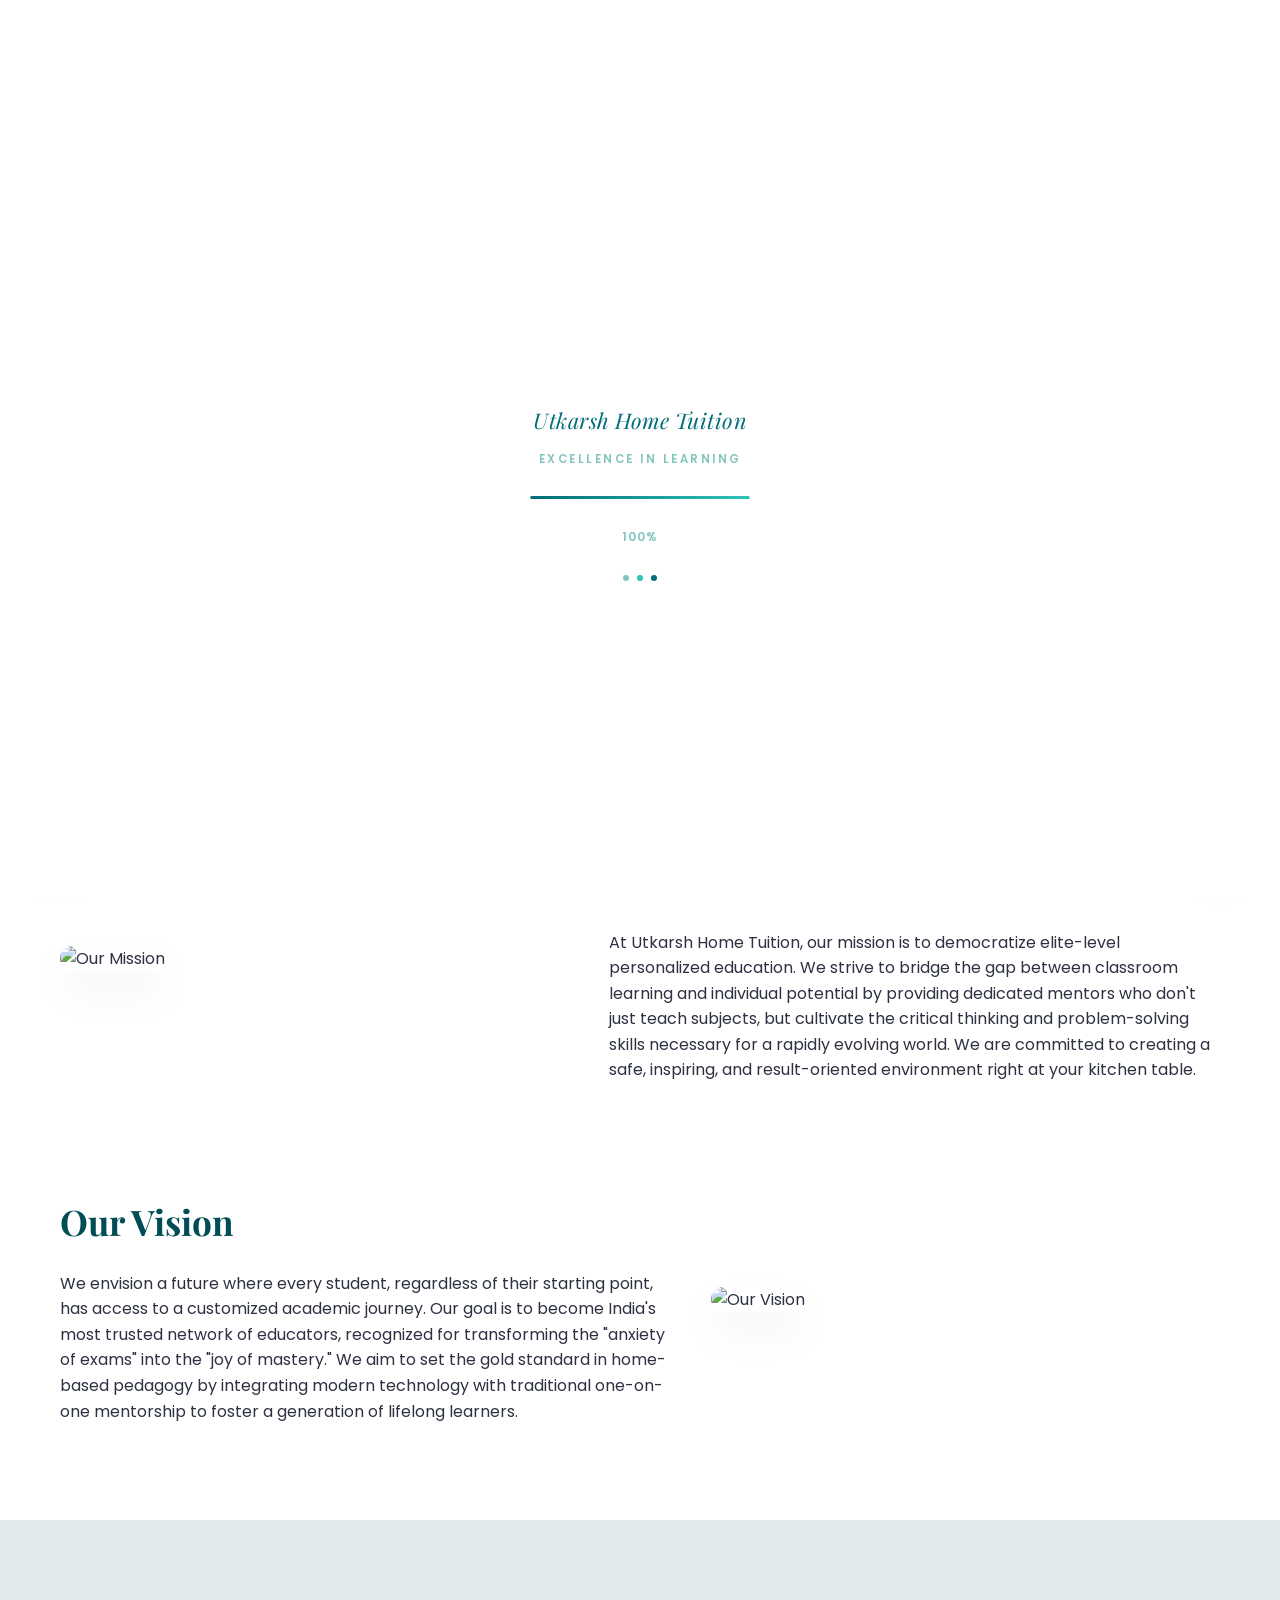
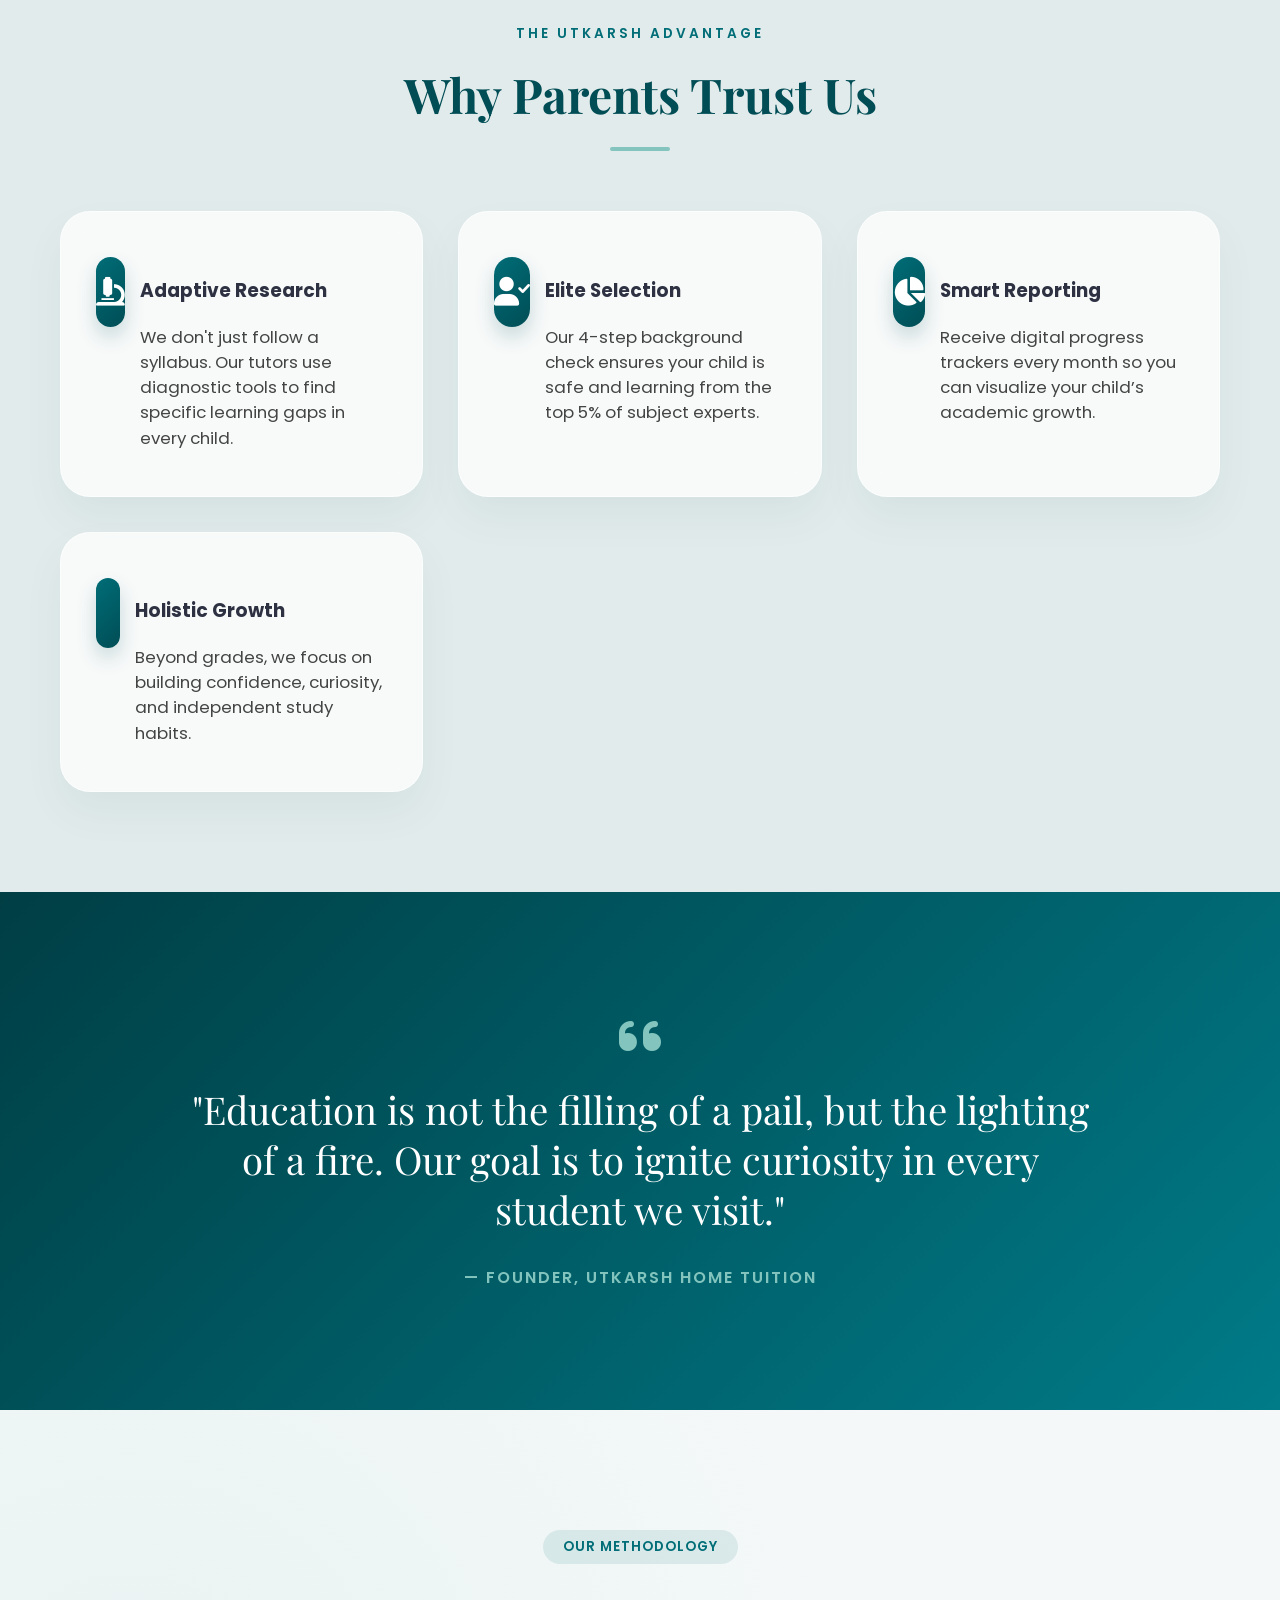
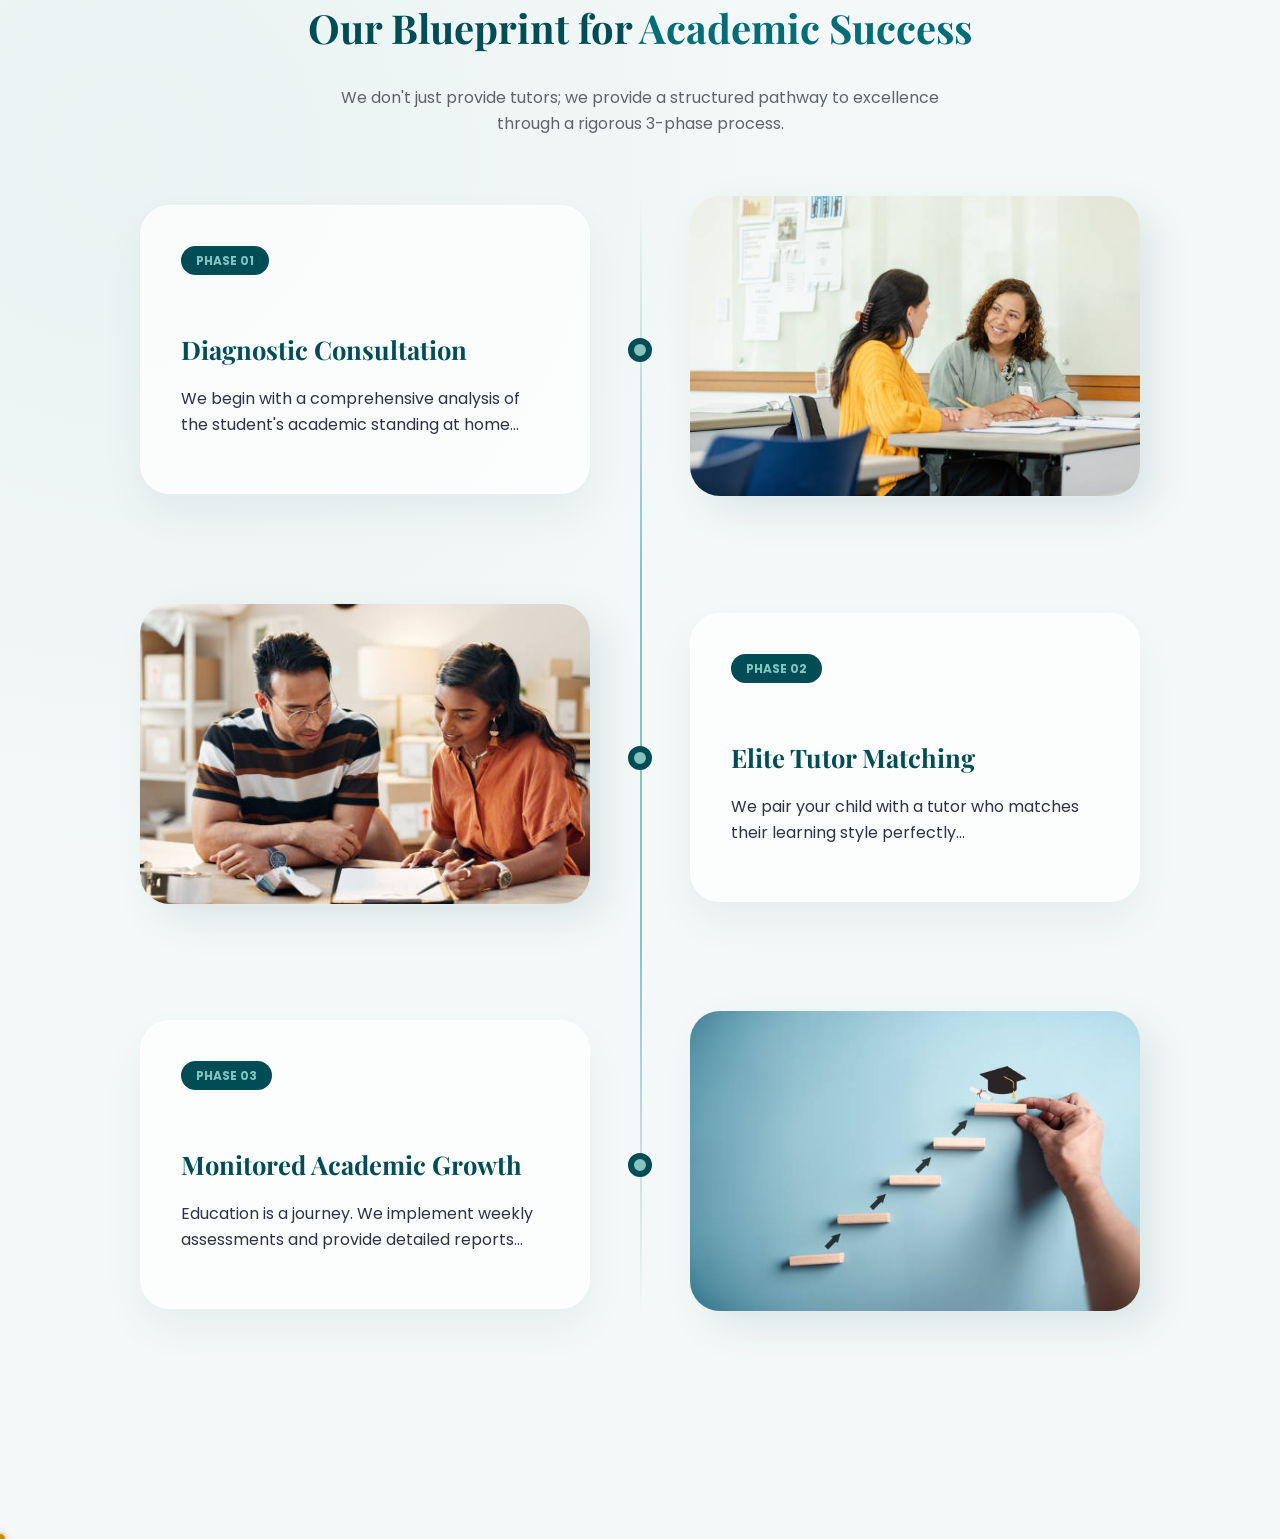
==== about.html @ 152b777f "Add files via upload" ====
<!DOCTYPE html>
<html lang="en">

<head>
    <meta charset="UTF-8">
    <meta name="viewport" content="width=device-width, initial-scale=1.0">
    <title>Our Story | Utkarsh Home Tuition</title>
    <link rel="icon" type="image/png" href="Logo.png">

    <link
        href="https://fonts.googleapis.com/css2?family=Poppins:wght@300;400;500;600&family=Playfair+Display:ital,wght@0,700;1,600&display=swap"
        rel="stylesheet">
    <link rel="stylesheet" href="https://cdnjs.cloudflare.com/ajax/libs/font-awesome/6.0.0/css/all.min.css">

    <link rel="stylesheet" href="style.css">
    <link rel="stylesheet" href="premium-animations.css">
    <link rel="stylesheet" href="about.css">
</head>

<body>

    <div class="announcement-bar">
    <div class="announcement-inner">

        <div class="brand-highlight">
            <span class="brand-dot"></span>
            <span class="brand-name">Utkarsh Home Tuition</span>
        </div>

        <span class="announcement-text">
            Personalized Learning for Every Student
        </span>

    </div>
</div>

    <header class="edu-nova-header">
        <div class="edu-nova-utility">
            <div class="edu-nova-container edu-nova-flex-between">
                <div class="edu-nova-tagline">
                    <span class="edu-nova-dot"></span> Excellence in Tutoring
                </div>
                <div class="edu-nova-social">
                    <a href="tel:+918809492608" class="edu-nova-top-link">
                        <i class="fas fa-phone"></i> <span>+91 8809492608</span>
                    </a>
                    <a href="/cdn-cgi/l/email-protection#70131f1e041113043004051904191f1e5e131f1d" class="edu-nova-top-link hide-mobile">
                        <i class="fas fa-envelope"></i> <span><span class="__cf_email__" data-cfemail="34575b5a405557407440415d405d5b5a1a575b59">[email&#160;protected]</span></span>
                    </a>
                </div>
            </div>
        </div>

        <nav class="edu-nova-nav">
            <div class="edu-nova-container edu-nova-nav-grid">
                <div class="edu-nova-brand">
                    <a href="index.html">
                        <img src="Logo.png" alt="Logo" class="edu-nova-logo-img">
                    </a>
                </div>

                <button class="edu-nova-mobile-toggle" aria-label="Toggle Menu">
                    <i class="fas fa-bars"></i>
                </button>

                <div class="edu-nova-menu-area">
                    <ul class="edu-nova-list">
                        <li><a href="index.html" class="edu-nova-item">Home</a></li>
                        <li><a href="students.html" class="edu-nova-item">Students</a></li>
                        <li><a href="teachers.html" class="edu-nova-item">Teachers</a></li>
                        <li><a href="about.html" class="edu-nova-item edu-nova-active">About Us</a></li>
                    </ul>
                </div>

                <div class="edu-nova-action">
                    <a href="contact.html" class="edu-nova-cta">
                        Contact Us <i class="fas fa-arrow-right"></i>
                    </a>
                </div>
            </div>
        </nav>
    </header>

    <main>
        <section class="about-hero reveal">
            <div class="container about-hero-grid">
                <div class="hero-text-content">
                    <div class="reveal-mask">
                        <span class="pill-label anim-reveal">Since 2018</span>
                    </div>

                    <h1 class="Utkarsh-h1">
                        <div class="reveal-mask">
                            <span class="anim-reveal delay-1">Shaping Minds,</span>
                        </div>
                        <div class="reveal-mask">
                            <span class="accent-text italic anim-reveal delay-2">One Home</span>
                            <span class="anim-reveal delay-2">at a Time.</span>
                        </div>
                    </h1>

                    <div class="reveal-mask">
                        <p class="anim-reveal delay-3">
                            Utkarsh Home Tuition was born from a simple observation: every student learns differently.
                            We moved away from the "one size fits all" classroom model to bring bespoke, Utkarsh
                            education directly to your doorstep.
                        </p>
                    </div>
                </div>

                <div class="hero-image-wrapper">

                    <div class="floating-experience-card">
                        <span class="exp-number">5+</span>
                        <span class="exp-text">Years of Academic <br>Excellence</span>
                    </div>
                </div>
            </div>
        </section>

        <section class="mission-vision-section reveal">
            <div class="container mission-grid">
                <div class="mission-item">
                    <div class="mission-image">
                        <img src="https://images.unsplash.com/photo-1503676260728-1c00da094a0b?auto=format&fit=crop&q=80&w=600"
                            alt="Our Mission">
                    </div>
                    <div class="mission-text">
                        <h3>Our Mission</h3>
                        <p>At Utkarsh Home Tuition, our mission is to democratize elite-level personalized education. We
                            strive to bridge the gap between classroom learning and individual potential by providing
                            dedicated mentors who don't just teach subjects, but cultivate the critical thinking and
                            problem-solving skills necessary for a rapidly evolving world. We are committed to creating
                            a safe, inspiring, and result-oriented environment right at your kitchen table.</p>
                    </div>
                </div>
                <div class="mission-item reverse">
                    <div class="mission-image">
                        <img src="https://images.unsplash.com/photo-1497633762265-9d179a990aa6?auto=format&fit=crop&q=80&w=600"
                            alt="Our Vision">
                    </div>
                    <div class="mission-text">
                        <h3>Our Vision</h3>
                        <p>We envision a future where every student, regardless of their starting point, has access to a
                            customized academic journey. Our goal is to become India's most trusted network of
                            educators, recognized for transforming the "anxiety of exams" into the "joy of mastery." We
                            aim to set the gold standard in home-based pedagogy by integrating modern technology with
                            traditional one-on-one mentorship to foster a generation of lifelong learners.</p>
                    </div>
                </div>
            </div>
        </section>

        <section class="vision-section reveal">
            <div class="container">
                <div class="section-header-modern">
                    <span class="subtitle">The Utkarsh Advantage</span>
                    <h2 class="section-title-Utkarsh">Why Parents Trust Us</h2>
                    <div class="title-separator"></div>
                </div>

                <div class="modern-features-grid">
                    <div class="feature-item">
                        <div class="icon-wrapper"><i class="fas fa-microscope"></i></div>
                        <div class="feature-content">
                            <h3>Adaptive Research</h3>
                            <p>We don't just follow a syllabus. Our tutors use diagnostic tools to find specific
                                learning gaps in every child.</p>
                        </div>
                    </div>
                    <div class="feature-item">
                        <div class="icon-wrapper"><i class="fas fa-user-check"></i></div>
                        <div class="feature-content">
                            <h3>Elite Selection</h3>
                            <p>Our 4-step background check ensures your child is safe and learning from the top 5% of
                                subject experts.</p>
                        </div>
                    </div>
                    <div class="feature-item">
                        <div class="icon-wrapper"><i class="fas fa-chart-pie"></i></div>
                        <div class="feature-content">
                            <h3>Smart Reporting</h3>
                            <p>Receive digital progress trackers every month so you can visualize your child’s academic
                                growth.</p>
                        </div>
                    </div>
                    <div class="feature-item">
                        <div class="icon-wrapper"><i class="fas fa-shield-heart"></i></div>
                        <div class="feature-content">
                            <h3>Holistic Growth</h3>
                            <p>Beyond grades, we focus on building confidence, curiosity, and independent study habits.
                            </p>
                        </div>
                    </div>
                </div>
            </div>
        </section>

        <section class="philosophy-strip reveal">
            <div class="container quote-container philosophy-content">
                <div class="quote-wrapper">
                    <i class="fas fa-quote-left quote-icon"></i>
                    <blockquote class="philosophy-text">
                        "Education is not the filling of a pail, but the lighting of a fire. Our goal is to ignite
                        curiosity in every student we visit."
                    </blockquote>
                    <cite class="philosophy-cite">— Founder, Utkarsh Home Tuition</cite>
                </div>
            </div>
        </section>

        <section class="process-section reveal">
            <div class="container">
                <div class="section-header reveal" style="text-align: center; margin-bottom: 60px;">
                    <span class="pill-label">Our Methodology</span>
                    <h2 class="premium-title" style="margin-top: 15px;">Our Blueprint for <span
                            style="color: var(--primary-teal);">Academic Success</span></h2>
                    <p class="section-desc" style="max-width: 600px; margin: 15px auto; color: var(--text-muted);">
                        We don't just provide tutors; we provide a structured pathway to excellence through a rigorous
                        3-phase process.
                    </p>
                </div>
                <div class="process-steps-container">
                    <div class="process-line"></div>

                    <div class="process-step-item reveal">
                        <div class="process-step-content">
                            <div class="step-badge">Phase 01</div>
                            <h4>Diagnostic Consultation</h4>
                            <p>We begin with a comprehensive analysis of the student's academic standing at home...</p>
                        </div>
                        <div class="process-step-image">
                            <img src="Diagnostic Consultation.jpg" alt="Home Education Consultation">
                        </div>
                        <div class="process-dot"></div>
                    </div>

                    <div class="process-step-item reverse reveal">
                        <div class="process-step-content">
                            <div class="step-badge">Phase 02</div>
                            <h4>Elite Tutor Matching</h4>
                            <p>We pair your child with a tutor who matches their learning style perfectly...</p>
                        </div>
                        <div class="process-step-image">
                            <img src="matching.jpg" alt="One on One Private Tutoring">
                        </div>
                        <div class="process-dot"></div>
                    </div>

                    <div class="process-step-item reveal">
                        <div class="process-step-content">
                            <div class="step-badge">Phase 03</div>
                            <h4>Monitored Academic Growth</h4>
                            <p>Education is a journey. We implement weekly assessments and provide detailed reports...
                            </p>
                        </div>
                        <div class="process-step-image">
                            <img src="Academic Growth.jpg" alt="Student studying with teacher at home">
                        </div>
                        <div class="process-dot"></div>
                    </div>
                </div>
            </div>
        </section>
    </main>

    <a href="tel:+918809492608" class="call-float-bounce"><img src="call.png" alt="Call" class="call-btn-icon"></a>
    <a href="https://wa.me/8809492608" class="whatsapp-float" target="_blank"><img
            src="https://upload.wikimedia.org/wikipedia/commons/6/6b/WhatsApp.svg" alt="WA"
            class="wa-icon-official"></a>

    <script src="script.js"></script>
    <script src="premium-animations.js"></script>
</body>

</html>
---- style.css ----
/* style.css */
:root {
    --primary: #006D77;
    /* Deep Teal - Relaxing */
    --accent: #83C5BE;
    /* Soft Mint - Eye Attracting */
    --bg-light: #EDF6F9;
    --text-dark: #2D3142;
    --white: #ffffff;
}

* {
    box-sizing: border-box;
}

html {
    scroll-behavior: smooth;
}

body {
    margin: 0;
    font-family: 'Poppins', sans-serif;
    color: var(--text-dark);
    line-height: 1.6;
    background: #ffffff;
    overflow-x: hidden;
    -webkit-font-smoothing: antialiased;
}

/* ===== Premium Announcement Bar ===== */

.announcement-bar{
    color:#e6f7f8;
    width:100%;
    background:linear-gradient(90deg,#004f56,#006D77,#0a9396);
    color:white;
    display:flex;
    justify-content:center;
    align-items:center;
    padding:14px 20px;
    box-shadow:0 4px 18px rgba(0,0,0,0.15);
    position:relative;
    z-index:999;
}

/* layout */
.announcement-inner{
    display:flex;
    align-items:center;
    gap:20px;
    flex-wrap:wrap;
    justify-content:center;
}

/* brand container */
.brand-highlight{
    display:flex;
    align-items:center;
    gap:10px;
}

/* animated dot */
.brand-dot{
    width:10px;
    height:10px;
    background:#2ec4b6;
    border-radius:50%;
    animation:pulseDot 2s infinite;
}

/* main name styling */
.brand-name{
    font-size:1.6rem;
    font-weight:900;
    background:linear-gradient(90deg,#ffffff,#bdeff2,#ffffff);
    -webkit-background-clip:text;
    -webkit-text-fill-color:transparent;

    text-shadow:
        0 0 6px rgba(255,255,255,0.4),
        0 0 14px rgba(46,196,182,0.3);
}

/* secondary text */
.announcement-text{
    font-size:0.95rem;
    opacity:0.95;
    font-weight:500;
}

/* pulse animation */
@keyframes pulseDot{
    0%{transform:scale(1);opacity:1;}
    50%{transform:scale(1.6);opacity:0.5;}
    100%{transform:scale(1);opacity:1;}
}

/* slide entry animation */
.announcement-bar{
    animation:barReveal .7s ease;
}

@keyframes barReveal{
    from{
        transform:translateY(-100%);
        opacity:0;
    }
    to{
        transform:translateY(0);
        opacity:1;
    }
}

/* mobile */
@media(max-width:768px){

    .announcement-inner{
        flex-direction:column;
        gap:4px;
    }

    .brand-name{
        font-size:1.25rem;
    }

    .announcement-text{
        font-size:0.85rem;
    }

}

.container {
    max-width: 1200px;
    margin: 0 auto;
    padding: 0 20px;
}

/* =========================================
   ELEGANT HERO SECTION (NEW UPDATED PART)
   ========================================= */

.hero-elegant {
    position: relative;
    padding: 100px 0;
    background-size: 77%;
    background-color: #f4f0e4;
    background-repeat: no-repeat;
    background-position: 20%;
    background-attachment: scroll;
    /* Image scrolls with the page */
    overflow: hidden;
}

/* --- The Elegant Transparent Blur Box --- */
.glass-text-card {
    /* 1. Background MUST be semi-transparent (last number 0.3) */
    background: rgba(255, 255, 255, 0.3) !important;

    /* 2. The Blur Effect */
    backdrop-filter: blur(280px);
    -webkit-backdrop-filter: blur(50px);
    /* Required for Safari */

    /* 3. Aesthetic touches */
    border: 1px solid rgba(255, 255, 255, 0.4);
    border-radius: 24px;
    padding: 40px;
    margin-top: 20px;
    max-width: 700px;
    box-shadow: 0 8px 32px rgba(0, 0, 0, 0.1);
}

/* Ensure title doesn't have extra top margin inside the box */
.main-title {
    margin-top: 0;
    font-size: 3.2rem;
    line-height: 1.1;
    color: var(--primary);
}

.hero-description {
    margin-bottom: 0;
    /* Keeps the box compact at the bottom */
}

/* --- Mobile Compatibility --- */
/* style.css */

/* style.css */

/* style.css */


/* style.css */

@media (max-width: 768px) {
    /* 1. Scoped container for the specific hero layout only */
    .hero-custom-mobile-layout {
        display: flex;
        align-items: center;
        position: relative;
        width: 100%;
        margin-top: 15px;
        padding-left: 0; /* Ensures content is at the far left */
    }

    /* 2. Text Group: Aligned leftmost with NO card effects */
    .hero-text-group {
        flex: 2; 
        z-index: 10; /* Keeps text in front */
        position: relative;
        text-align: left !important;
        background: none !important;
        backdrop-filter: none !important;
        border: none !important;
        padding: 0 !important;
    }

    /* 3. Title: "Modern Learning" on one line */
    .hero-text-group .main-title {
        font-size: 1.8rem !important; /* Shrunk to fit width */
        white-space: nowrap;         /* FORCES "Modern Learning" into one line */
        display: block;
        margin: 0;
        text-align: left !important;
        color: var(--primary);
    }

    .hero-text-group .serif-italic {
        display: block;              /* Places "For Modern Students" below */
        font-size: 1.6rem !important;
        margin-top: 4px;
        text-align: left !important;
    }

    /* 4. Description: Move further left and smaller */
    .hero-text-group .hero-description {
        font-size: 0.8rem !important;
        line-height: 1.4;
        margin: 10px 0 0 0 !important; /* Reset margins for leftmost alignment */
        max-width: 240px;            /* Narrower so it doesn't cover image focus */
        text-align: left !important;
    }

    /* 5. Image: Placed behind on the rightmost side */
    .hero-image-overlay {
        flex: 1;
        margin-left: -100px;          /* Pulls the image behind the text */
        z-index: 1;                  /* Lower z-index places it in the back */
    }

    .hero-image-overlay img {
        width: 130%;                 /* Scale up to cover the background area */
        height: auto;
        opacity: 1;               /* Slight transparency for text readability */
        border-radius: 30px;
        pointer-events: none;
    }
}

/* Remove or keep hidden the old parallax div */
.parallax-bg {
    display: none;
}

/* Optional: Make the glass form slightly more opaque for better legibility on an image */
.glass-form {
    background: rgba(255, 255, 255, 0.9) !important;
    backdrop-filter: blur(10px);
}

@media (max-width: 768px) {
    .hero-elegant {
        padding: 60px 0;
        /* Centers the focus of the image for narrow screens */
        background-position: center;
    }

    .main-title {
        font-size: 2.8rem;
        /* Adjusted for mobile screens */
    }
}

.hero-split {
    display: flex;
    justify-content: space-between;
    align-items: center;
    gap: 60px;
    width: 100%;
}

.hero-content-left {
        display: flex;
        flex-direction: column;
        align-items: flex-start !important; /* Forces children to start at the left */
        text-align: left !important;
    }

.trust-pill {
    display: inline-flex;
    justify-content: flex-start !important;
    align-items: center;
    background: white;
    padding: 8px 16px;
    border-radius: 50px;
    font-size: 0.85rem;
    font-weight: 600;
    color: var(--primary);
    box-shadow: 0 4px 15px rgba(0, 0, 0, 0.05);
    margin-bottom: 20px;
}

.dot {
    height: 8px;
    width: 8px;
    background-color: #2ec4b6;
    border-radius: 50%;
    margin-right: 10px;
    animation: pulse 2s infinite;
}

.main-title {
    font-size: 4rem;
    line-height: 1.1;
    color: var(--primary);
    margin: 0 0 20px 0;
    font-weight: 700;
}

.serif-italic {
    font-family: 'Playfair Display', serif;
    font-style: italic;
    font-size: 3.7rem;
    font-weight: 400;
    color: rgb(0, 109, 119);
}

.hero-description {
    font-size: 1.1rem;
    color: #555;
    max-width: 500px;
    margin-bottom: 30px;
}

/* Glassmorphism Form */
.glass-form {
    background: rgba(255, 255, 255, 0.5);
    backdrop-filter: blur(20px);
    -webkit-backdrop-filter: blur(20px);
    border: 1px solid rgba(255, 255, 255, 0.6);
    padding: 40px;
    border-radius: 30px;
    width: 420px;
    box-shadow: 0 25px 50px rgba(0, 109, 119, 0.1);
}

.glass-form h3 {
    font-family: 'Playfair Display', serif;
    font-size: 1.8rem;
    margin: 0 0 10px 0;
    color: var(--primary);
}

.glass-form p {
    font-size: 0.9rem;
    color: #666;
    margin-bottom: 25px;
}

/* Global Inputs (Used in both forms) */
input {
    width: 100%;
    padding: 14px;
    margin-bottom: 15px;
    border: 1px solid rgba(0, 109, 119, 0.1);
    border-radius: 10px;
    background: rgba(255, 255, 255, 0.8);
    transition: 0.3s;
}

input:focus {
    outline: none;
    border-color: var(--primary);
    background: white;
}

/* =========================================
   ACADEMIC SUPPORT SECTION
   ========================================= */
.services-Utkarsh {
    padding: 100px 0;
    background: transparent;
}

.Utkarsh-title {
    font-size: 3rem;
    font-family: 'Playfair Display', serif;
    color: var(--primary);
    text-align: center;
    margin-bottom: 10px;
}

/* Container for alignment */
.support-header {
    display: flex;
    align-items: center;
    /* This centers the image vertically with the text */
    justify-content: center;
    gap: 40px;
    margin: 60px auto;
    max-width: 1100px;
}

/* Image styling */
.support-image-box {
    flex-shrink: 0;
    display: flex;
    align-items: center;
    /* Double check for internal alignment */
}

.support-side-img {
    width: px;
    /* Adjust size to your preference */
    height: auto;
    border-radius: 15px;
    display: block;
    /* Removes any baseline gap */
}

/* Text styling */
.support-text-group {
    text-align: left;
}

/* Ensure no extra margins are pushing text down */
.support-text-group .Utkarsh-title {
    margin: 0 0 10px 0;
    font-size: 3rem;
    line-height: 1.1;
}

.support-text-group .section-subtitle {
    margin: 0;
}

/* Mobile: Stack them when screen is narrow */
@media (max-width: 768px) {
    .support-header {
        flex-direction: column;
        text-align: center;
        gap: 20px;
    }

    .support-text-group {
        text-align: center;
    }
}

.gradient-text {
    background: linear-gradient(90deg, #006D77, #3f958b);
    -webkit-background-clip: text;
    -webkit-text-fill-color: transparent;
    font-weight: 800;
}

.section-subtitle {
    text-align: center;
    color: #666;
    margin-bottom: 50px;
}

.grid-3 {
    display: flex;
    justify-content: center;
    align-items: stretch;
    gap: 30px;
    flex-wrap: nowrap;
    width: 100%;
}

.Utkarsh-card {
    flex: 1;
    min-width: 300px;
    max-width: 380px;
    background: rgba(255, 255, 255, 0.7);
    backdrop-filter: blur(10px);
    border: 1px solid rgba(255, 255, 255, 0.8);
    padding: 40px 30px;
    border-radius: 24px;
    text-align: center;
    transition: all 0.4s cubic-bezier(0.175, 0.885, 0.32, 1.275);
    display: flex;
    flex-direction: column;
}

.Utkarsh-card:hover {
    transform: translateY(-15px);
    background: white;
    box-shadow: 0 25px 50px rgba(0, 109, 119, 0.15);
}

.icon-box {
    position: relative;
    width: 80px;
    height: 80px;
    margin: 0 auto 25px;
    display: flex;
    align-items: center;
    justify-content: center;
}

.icon-primary {
    font-size: 3rem;
    position: relative;
    z-index: 2;
}

.glow-effect {
    position: absolute;
    top: 0;
    left: 0;
    width: 100%;
    height: 100%;
    background: var(--accent);
    filter: blur(20px);
    opacity: 0.3;
    border-radius: 50%;
}

.card-footer {
    margin-top: auto;
    padding-top: 20px;
}

.tag {
    background: var(--bg-light);
    color: var(--primary);
    padding: 6px 15px;
    border-radius: 50px;
    font-size: 0.8rem;
    font-weight: 600;
}

.schooling {
    border-bottom: 4px solid #FF9F1C;
}

.languages {
    border-bottom: 4px solid #2EC4B6;
}

.tech {
    border-bottom: 4px solid #E71D36;
}

/* =========================================
   TUTOR SECTION
   ========================================= */
.teacher-registration-section {
    position: relative;
    padding: 60px 0;
    /* Adding a slightly darker green tint to separate this section */
    background: rgba(0, 109, 119, 0.05);
    backdrop-filter: blur(5px);
    /* Softens the background image behind the form */
    border-top: 1px solid rgba(0, 109, 119, 0.1);
}

.tutor-section-container {
    display: flex;
    flex-direction: column;
    align-items: center;
    max-width: 800px;
    margin: 0 auto;
}

/* Center the Faculty Header */
.teacher-info-centered {
    text-align: center;
    /* Centers the text */
    width: 100%;
    margin-bottom: 30px;
    /* Reduced gap */
}

.teacher-info-centered h2 {
    display: block;
    margin: 0 auto 10px;
    /* Centers the block itself */
    font-size: 2.8rem;
    /* Elegant size */
}

.teacher-info-centered p {
    margin: 0 auto;
    max-width: 600px;
    /* Keeps the subtitle from being too wide */
}

/* REDUCING SECTION GAPS GLOBALLY */
.teacher-registration-section {
    padding: 40px 0 !important;
    /* Tight spacing */
}

.tutor-form-compact {
    margin-top: 0 !important;
    /* Brings form closer to the title */
}

.field-group {
    margin-bottom: 20px;
    text-align: left;
}

.field-group label {
    display: block;
    font-size: 0.85rem;
    font-weight: 600;
    color: var(--primary);
    margin-bottom: 5px;
}

/* 1. VIBRANT "BOOK FREE TRIAL" BUTTON */
.btn-gradient {
    width: 100%;
    padding: 18px;
    font-size: 1.1rem;
    font-weight: 700;
    text-transform: uppercase;
    letter-spacing: 1px;
    color: white;
    /* High-contrast gradient for "Eye Attracting" effect */
    background: linear-gradient(135deg, #006D77 0%, #2EC4B6 100%);
    border: none;
    border-radius: 12px;
    cursor: pointer;
    transition: all 0.3s ease;
    box-shadow: 0 10px 20px rgba(46, 196, 182, 0.3);
    position: relative;
    overflow: hidden;
}

.btn-gradient:hover {
    transform: translateY(-3px);
    box-shadow: 0 15px 30px rgba(46, 196, 182, 0.4);
    filter: brightness(1.1);
}

/* Subtle pulse to draw the eye without being annoying */
.btn-gradient {
    animation: buttonPulse 3s infinite;
}

@keyframes buttonPulse {
    0% {
        box-shadow: 0 0 0 0 rgba(46, 196, 182, 0.4);
    }

    70% {
        box-shadow: 0 0 0 15px rgba(46, 196, 182, 0);
    }

    100% {
        box-shadow: 0 0 0 0 rgba(46, 196, 182, 0);
    }
}

/* 2. REDUCING EMPTY SPACE (GAP FIX) */

/* Tighten Hero Padding */
.hero-elegant {
    padding: 60px 0 !important;
    /* Reduced from 120px */
    min-height: auto !important;
    /* Removes forced full-screen height */
}

/* Tighten Academic Support Padding */
.services-Utkarsh {
    padding: 50px 0 !important;
    /* Reduced from 100px */
}

/* Tighten Teacher Section Padding */
.teacher-registration-section {
    padding: 40px 0 !important;
    /* Reduced from 80px */
    margin-top: 20px !important;
    /* Reduced from 50px */
}

/* Reduce Space between Section Titles and Content */
.section-header,
.teacher-info-centered {
    margin-bottom: 25px !important;
    /* Reduced from 50px */
}

.Utkarsh-title {
    margin-bottom: 5px !important;
}


/* =========================================
    REFINED MOBILE OPTIMIZATION
   ========================================= */
@media (max-width: 768px) {

    /* 1. Fix Background (Crucial for iOS) */
    body {
        background-attachment: scroll !important;
        background-position: center center !important;

    }

    /* 2. THE TIMELINE FIX (The Line) */
    .timeline {
        flex-direction: column !important;
        align-items: center !important;
        gap: 0 !important;
        padding: 20px 0 !important;
    }

    .step-line {
        display: block !important;
        visibility: visible !important;
        width: 3px !important;
        /* Thickness */
        height: 60px !important;
        /* Fixed Height */
        min-height: 60px !important;
        /* Force render */
        /* Vertical gradient for elegant look */
        background: linear-gradient(180deg, var(--accent) 0%, var(--primary) 100%) !important;
        margin: 10px 0 !important;
        opacity: 1 !important;
        flex: none !important;
        box-shadow: 0 0 8px rgba(131, 197, 190, 0.4);
    }

    .step {
        width: 100% !important;
        margin-bottom: 0 !important;
    }

    /* 3. Scale down Typography */
    .main-title {
        font-size: 2.2rem !important;
        text-align: center;
    }

    .Utkarsh-title {
        font-size: 2rem !important;
    }

    /* 4. Layout Fixes */
    .hero-split {
        flex-direction: column !important;
        gap: 30px !important;
    }

    .grid-3 {
        display: flex !important;
        flex-direction: column !important;
        align-items: center !important;
    }

    .Utkarsh-card {
        width: 100% !important;
        max-width: 100% !important;
        min-width: unset !important;
    }

    .glass-form {
        width: 100% !important;
        padding: 25px !important;
    }

    .whatsapp-float {
        bottom: 20px !important;
        right: 20px !important;
    }
}

/* =========================================
   RESPONSIVENESS
   ========================================= */
@media (max-width: 1024px) {
    .hero-split {
        flex-direction: column;
        text-align: center;
        gap: 40px;
    }

    .main-title {
        font-size: 3rem;
    }

    .grid-3 {
        flex-wrap: wrap;
    }

    .hero-description {
        margin: 0 auto 30px;
    }
}

@media (max-width: 600px) {
    .glass-form {
        width: 100%;
        padding: 25px;
    }

    .Utkarsh-title {
        font-size: 2.2rem;
    }
}

/* Restoring the Teacher Section Layout */
.teacher-registration-section {
    position: relative;
    padding: 80px 0;
    z-index: 1;
}

.tutor-section-container {
    display: flex;
    flex-direction: column;
    align-items: center;
    /* Centers the whole block */
    max-width: 1200px;
    margin: 0 auto;
}

.tutor-form-compact {
    width: 100%;
    max-width: 550px;
    /* Limits width to keep it elegant */
    margin: 0 auto;
}

.white-bg {
    background: rgba(255, 255, 255, 0.95);
    backdrop-filter: blur(10px);
    padding: 40px;
    border-radius: 20px;
    box-shadow: 0 15px 35px rgba(0, 0, 0, 0.1);
}

.field-group {
    margin-bottom: 20px;
    text-align: left;
    /* Keeps labels and inputs aligned left */
}

.field-group label {
    display: block;
    font-size: 0.9rem;
    font-weight: 600;
    color: var(--primary);
    margin-bottom: 8px;
}

.field-group input {
    width: 100% !important;
    /* Forces full width line-by-line */
    display: block;
    padding: 14px;
    border: 1.5px solid #e0e0e0;
    border-radius: 8px;
}

/* BIG & BOLD REGISTER BUTTON */
.gradient-btn {
    width: 100%;
    padding: 20px;
    /* More height for the button */
    font-size: 1rem !important;
    /* MUCH larger text */
    font-weight: 800;
    /* Extra bold */
    text-transform: uppercase;
    letter-spacing: 2px;
    /* Professional spacing */
    color: white;
    background: linear-gradient(135deg, #006D77 0%, #2EC4B6 100%);
    border: none;
    border-radius: 12px;
    cursor: pointer;
    transition: all 0.3s ease;
    box-shadow: 0 10px 20px rgba(0, 109, 119, 0.2);
    margin-top: 15px;
}

.gradient-btn:hover {
    transform: scale(1.01);
    /* Subtle grow effect */
    filter: brightness(1.1);
    box-shadow: 0 15px 30px rgba(0, 109, 119, 0.3);
}

/* REDUCING SECTION GAPS GLOBALLY */
.teacher-registration-section {
    padding: 40px 0 !important;
    /* Tight spacing */
}

.tutor-form-compact {
    margin-top: 0 !important;
    /* Brings form closer to the title */
}

/* Tighten the input stack to avoid vertical gaps */
.input-stack {
    display: flex;
    flex-direction: column;
    gap: 12px;
    /* Small consistent gap between fields */
}

.input-stack input {
    margin-bottom: 0 !important;
    /* Remove old margins */
    padding: 12px 15px;
    font-size: 0.95rem;
}

.glass-form {
    padding: 30px 35px !important;
    /* Slightly more compact padding */
    width: 420px;
}

/* Ensure the form title and subtitle are close together */
.form-header h3 {
    margin-bottom: 2px !important;
}

.form-header p {
    margin-bottom: 18px !important;
}

/* Big Button Fix for Hero Section */
.hero-elegant .btn-gradient {
    margin-top: 10px;
    padding: 14px;
    font-size: 1.1rem;
    font-weight: 800;
}

/* Elegant Reveal Physics */
.reveal {
    opacity: 0;
    transform: translateY(40px);
    transition: opacity 1.2s cubic-bezier(0.215, 0.61, 0.355, 1),
        transform 1.2s cubic-bezier(0.215, 0.61, 0.355, 1);
    will-change: transform, opacity;
}

.reveal.active {
    opacity: 1;
    transform: translateY(0);
}

/* Staggered Card Entrance */
.Utkarsh-card {
    opacity: 0;
    transform: translateY(30px);
    transition: all 0.8s cubic-bezier(0.165, 0.84, 0.44, 1);
}

.Utkarsh-card.active {
    opacity: 1;
    transform: translateY(0);
}

/* Subtle Hover Lift for Cards */
.Utkarsh-card:hover {
    transform: translateY(-12px) scale(1.02) !important;
    transition: all 0.4s ease;
}

/* Smooth Scroll behavior for the whole page */
html {
    scroll-behavior: smooth;
}

/* --- 1. How It Works Styles --- */
.timeline {
    display: flex;
    justify-content: space-between;
    align-items: flex-start;
    padding: 40px 0;
    gap: 20px;
}

.step {
    flex: 1;
    text-align: center;
    position: relative;
}

.step-num {
    width: 60px;
    height: 60px;
    background: white;
    border: 2px solid var(--accent);
    color: var(--primary);
    border-radius: 50%;
    display: flex;
    align-items: center;
    justify-content: center;
    margin: 0 auto 15px;
    font-weight: 800;
    font-size: 1.2rem;
    box-shadow: 0 5px 15px rgba(0, 109, 119, 0.1);
}

.step-line {
    flex: 0.5;
    height: 2px;
    background: linear-gradient(90deg, var(--accent), var(--primary));
    margin-top: 30px;
    opacity: 0.4;
}

/* --- 3. Subject Cloud Styles --- */
.tag-cloud {
    display: flex;
    flex-wrap: wrap;
    justify-content: center;
    gap: 15px;
    padding: 20px 0;
}

.subject-tag {
    background: rgba(255, 255, 255, 0.6);
    backdrop-filter: blur(5px);
    border: 1px solid var(--accent);
    padding: 10px 22px;
    border-radius: 50px;
    font-size: 0.95rem;
    color: var(--primary);
    cursor: default;
    transition: all 0.3s ease;
}

.subject-tag:hover {
    background: var(--primary);
    color: white;
    transform: translateY(-5px);
    box-shadow: 0 8px 20px rgba(0, 109, 119, 0.2);
}

/* --- Authentic WhatsApp Styling --- */
.whatsapp-float {
    position: fixed;
    bottom: 30px;
    right: 30px;
    background-color: #25D366;
    /* Official WhatsApp Green */
    width: 60px;
    height: 60px;
    border-radius: 50%;
    display: flex;
    align-items: center;
    justify-content: center;
    box-shadow: 0 10px 25px rgba(37, 211, 102, 0.4);
    z-index: 3000;
    transition: all 0.3s cubic-bezier(0.175, 0.885, 0.32, 1.275);
    /* Soft Ringing Animation */
    animation: wa-bounce 2s infinite;
}

.wa-icon-official {
    width: 50px;
    /* Perfect sizing */
    height: 50px;
}

/* Tooltip Styling */
.wa-tooltip {
    position: absolute;
    right: 75px;
    background: #075E54;
    /* Darker WhatsApp Teal */
    color: white;
    padding: 8px 15px;
    border-radius: 8px;
    font-size: 0.85rem;
    font-weight: 600;
    white-space: nowrap;
    opacity: 0;
    transition: 0.3s ease;
    pointer-events: none;
    box-shadow: 0 5px 15px rgba(0, 0, 0, 0.1);
    /* animation: -waves 2s infinite; */
}

.whatsapp-float:hover {
    transform: scale(1.1);
    background-color: #128C7E;
    /* Hover Green */
}

.whatsapp-float:hover .wa-tooltip {
    opacity: 1;
    right: 70px;
}

/* Subtle attention-grabbing bounce */
@keyframes wa-bounce {

    0%,
    100% {
        transform: translateY(0);
    }

    50% {
        transform: translateY(-5px);
    }
}

/* Mobile Adjustments */
@media (max-width: 768px) {
    .whatsapp-float {
        bottom: 20px;
        right: 20px;
        width: 55px;
        height: 55px;
    }

    .wa-icon-official {
        width: 50px;
        height: 50px;
    }
}

/* Apply the elegant focus effect to the Tutor Form */
.tutor-form-compact input {
    transition: all 0.3s cubic-bezier(0.215, 0.61, 0.355, 1);
    border: 1.5px solid rgba(0, 109, 119, 0.1);
    background: rgba(255, 255, 255, 0.8);
}

.tutor-form-compact input:focus {
    outline: none;
    border-color: var(--primary) !important;
    background: #ffffff !important;
    /* This creates that soft "glow" effect you see in the class field */
    box-shadow: 0 0 15px rgba(0, 109, 119, 0.15);
    transform: translateY(-1px);
    /* Subtle lift on focus */
}

/* Also apply it to the label color change for a professional touch */
.field-group:focus-within label {
    color: var(--primary);
    transform: translateX(3px);
    transition: all 0.3s ease;
}

@media (max-width: 768px) {
    .tutor-form-compact input:focus {
        font-size: 16px;
        /* Prevents auto-zoom on iPhones when clicking a field */
    }
}

/* --- Bouncing Call Button --- */
.call-float-bounce {
    position: fixed;
    bottom: 30px;
    left: 30px;
    /* Positioned on the left for symmetry */
    width: 60px;
    height: 60px;
    background: linear-gradient(135deg, #004e78 0%, #008ccd 100%);
    border-radius: 50%;
    display: flex;
    align-items: center;
    justify-content: center;
    z-index: 9999;
    box-shadow: 0 10px 25px rgba(0, 48, 73, 0.3);
    border: 1px solid rgba(255, 255, 255, 0.1);
    transition: all 0.3s ease;
    text-decoration: none;
    /* The Bounce Animation */
    animation: bounce-effect 2s infinite;
}

.call-btn-icon {
    width: 50px;
    height: 50px;
    border-radius: 50%;
    /* Turns the black icon into white */
}

/* Hover State: Pauses animation and lifts slightly */
/* .call-float-bounce:hover {
    animation-play-state: paused;
    transform: scale(1.1) translateY(-5px);
    background-color: #001f2d;
} */

/* Keyframes for the Bounce */
@keyframes bounce-effect {

    0%,
    100% {
        transform: translateY(0);
    }

    50% {
        transform: translateY(-5px);
    }
}

/* Mobile Fixes */
@media (max-width: 768px) {
    .call-float-bounce {
        bottom: 20px;
        left: 20px;
        width: 55px;
        height: 55px;
    }

    .call-img {
        width: 25px;
        height: 25px;
    }
}

/* --- Infinite Circular Testimonials --- */
.testimonials-section {
    padding: 80px 0;
    overflow: hidden;
    /* Important: hides cards outside the viewport */
    background: rgba(237, 246, 249, 0.4);
}

.marquee-wrapper {
    display: flex;
    width: 100%;
    mask-image: linear-gradient(to right, transparent, black 10%, black 90%, transparent);
    -webkit-mask-image: linear-gradient(to right, transparent, black 10%, black 90%, transparent);
}

.marquee-content {
    display: flex;
    gap: 30px;
    padding: 20px 0;
    /* The animation duration (30s) controls the speed */
    animation: circular-loop 30s linear infinite;
}

.testimonial-card {
    min-width: 350px;
    background: rgba(255, 255, 255, 0.8);
    backdrop-filter: blur(10px);
    border: 1px solid rgba(255, 255, 255, 0.5);
    padding: 30px;
    border-radius: 20px;
    box-shadow: 0 10px 30px rgba(0, 109, 119, 0.05);
}

.testimonial-card .quote {
    font-style: italic;
    font-size: 1rem;
    color: var(--text-dark);
    margin-bottom: 20px;
}

.testimonial-card .author {
    border-top: 1px solid rgba(0, 109, 119, 0.1);
    padding-top: 15px;
    display: flex;
    flex-direction: column;
}

.author strong {
    color: var(--primary);
}

.author span {
    font-size: 0.8rem;
    color: #777;
}

/* Pause on hover so people can actually read a specific quote */
.marquee-wrapper:hover .marquee-content {
    animation-play-state: paused;
}

/* THE LOOP KEYFRAMES */
@keyframes circular-loop {
    0% {
        transform: translateX(0);
    }

    100% {
        transform: translateX(-50%);
    }

    /* We move -50% because the second half is a duplicate of the first */
}

/* Responsive adjustment */
@media (max-width: 768px) {
    .testimonial-card {
        min-width: 280px;
    }
}

/* --- FAQ Layout --- */
.faq-modern {
    padding: 80px 0;
    background: transparent;
}

.faq-layout {
    display: grid;
    grid-template-columns: 1fr 1.6fr;
    gap: 60px;
    align-items: start;
}

/* --- Sidebar Styling --- */
.pill-badge-Utkarsh {
    background: var(--primary);
    color: white;
    padding: 6px 18px;
    border-radius: 50px;
    font-size: 0.7rem;
    font-weight: 700;
    text-transform: uppercase;
    letter-spacing: 2px;
    display: inline-block;
    margin-bottom: 15px;
}

.whatsapp-card-modern {
    margin-top: 40px;
    padding: 25px;
    background: white;
    border-radius: 20px;
    box-shadow: 0 10px 30px rgba(0, 109, 119, 0.1);
    border-left: 5px solid #25D366;
}

.whatsapp-card-modern p {
    margin: 0 0 10px 0;
    font-weight: 600;
    color: #555;
}

.wa-action-link {
    display: flex;
    align-items: center;
    gap: 10px;
    text-decoration: none;
    color: #075E54;
    font-weight: 700;
    font-size: 1.1rem;
}

.wa-dot-pulse {
    width: 10px;
    height: 10px;
    background: #25D366;
    border-radius: 50%;
    position: relative;
}

.wa-dot-pulse::after {
    content: '';
    position: absolute;
    width: 100%;
    height: 100%;
    background: #25D366;
    border-radius: 50%;
    animation: wa-ripple 1.5s infinite;
}

@keyframes wa-ripple {
    0% {
        transform: scale(1);
        opacity: 1;
    }

    100% {
        transform: scale(3);
        opacity: 0;
    }
}

/* --- Elegant FAQ Containers --- */
.faq-glass-box {
    background: #ffffff;
    border: 1px solid #d5e7f9;
    /* Very faint border */
    border-radius: 12px;
    margin-bottom: 16px;
    transition: all 0.4s cubic-bezier(0.165, 0.84, 0.44, 1);
    overflow: hidden;
}

/* Elevate on Hover */
.faq-glass-box:hover {
    border-color: var(--accent);
    transform: translateY(-2px);
    box-shadow: 0 10px 30px rgba(0, 109, 119, 0.06);
}

.faq-trigger {
    width: 100%;
    padding: 24px 30px;
    display: flex;
    align-items: center;
    background: none;
    border: none;
    cursor: pointer;
    text-align: left;
}

.faq-number {
    font-family: 'Playfair Display', serif;
    font-weight: 700;
    color: var(--primary);
    margin-right: 20px;
    font-size: 1.1rem;
    opacity: 0.5;
}

.faq-text {
    flex: 1;
    font-weight: 600;
    color: var(--text-dark);
    font-size: 1.05rem;
    letter-spacing: -0.01em;
}

/* --- The Elegant Plus-to-Minus Morph --- */
.toggle-icon {
    width: 24px;
    height: 24px;
    position: relative;
    transition: transform 0.6s cubic-bezier(0.34, 1.56, 0.64, 1);
}

.toggle-icon::before,
.toggle-icon::after {
    content: '';
    position: absolute;
    background: var(--primary);
    border-radius: 2px;
    transition: all 0.3s ease;
}

/* Horizontal line */
.toggle-icon::before {
    width: 14px;
    height: 2px;
    top: 11px;
    left: 5px;
}

/* Vertical line */
.toggle-icon::after {
    width: 2px;
    height: 14px;
    left: 11px;
    top: 5px;
}

/* --- Smooth Answer Animation --- */
.faq-panel {
    max-height: 0;
    opacity: 0;
    visibility: hidden;
    transition: max-height 0.6s cubic-bezier(0.4, 0, 0.2, 1),
        opacity 0.4s ease,
        visibility 0.4s;
}

.panel-inner {
    padding: 0 30px 28px 75px;
    /* Aligned beautifully under the text */
    color: #5a6072;
    font-size: 1rem;
    line-height: 1.7;
    transform: translateY(10px);
    transition: transform 0.5s ease;
}

/* --- Active State Logic --- */
.faq-glass-box.active {
    border-color: var(--primary);
    box-shadow: 0 15px 40px rgba(0, 109, 119, 0.08);
}

.faq-glass-box.active .faq-panel {
    max-height: 500px;
    /* High enough to contain content */
    opacity: 1;
    visibility: visible;
}

.faq-glass-box.active .panel-inner {
    transform: translateY(0);
}

/* Icon Morphs into a Minus and rotates slightly */
.faq-glass-box.active .toggle-icon {
    transform: rotate(180deg);
}

.faq-glass-box.active .toggle-icon::after {
    transform: scaleY(0);
    /* Vertical line disappears */
    opacity: 0;
}

@media (max-width: 768px) {
    .faq-layout {
        grid-template-columns: 1fr;
    }

    .faq-sticky-side {
        text-align: center;
        margin-bottom: 30px;
    }

    .wa-action-link {
        justify-content: center;
    }
}

/* --- Mobile Centering & Reordering --- */
@media (max-width: 768px) {
    .faq-layout {
        display: flex;
        flex-direction: column;
        align-items: center;
        /* Centers items horizontally */
        gap: 30px;
    }

    .faq-sticky-side {
        display: contents;
        /* Allows reordering of children */
    }

    .faq-title-group {
        order: 1;
        text-align: center;
    }

    .faq-accordion {
        order: 2;
        width: 100%;
    }

    .whatsapp-card-modern {
        order: 3;
        /* Moves to the very bottom */
        width: 90%;
        max-width: 350px;
        margin: 10px auto 0 auto;

        /* Centering content inside the card */
        display: flex;
        flex-direction: column;
        align-items: center;
        text-align: center;

        background: white;
        padding: 25px;
        border-radius: 20px;
        border-left: none;
        border-top: 4px solid #25D366;
        box-shadow: 0 10px 25px rgba(0, 109, 119, 0.1);
    }

    .wa-action-link {
        justify-content: center;
        margin-top: 5px;
    }
}

/* --- WhatsApp Icon & Animation --- */
.wa-icon-container {
    position: relative;
    width: 30px;
    height: 30px;
    display: flex;
    align-items: center;
    justify-content: center;
}

.wa-btn-svg {
    width: 100%;
    height: 100%;
    z-index: 2;
}

/* The Pulse Effect behind the Icon */
.wa-ping-animation {
    position: absolute;
    width: 100%;
    height: 100%;
    background: #25D366;
    border-radius: 50%;
    z-index: 1;
    animation: wa-ripple-effect 2s infinite;
}

@keyframes wa-ripple-effect {
    0% {
        transform: scale(1);
        opacity: 0.8;
    }

    100% {
        transform: scale(2.5);
        opacity: 0;
    }
}

/* --- Mobile Centering & Reordering --- */
@media (max-width: 768px) {
    .faq-layout {
        display: flex;
        flex-direction: column;
        align-items: center;
        /* Centers items horizontally */
        gap: 30px;
    }

    .faq-sticky-side {
        display: contents;
        /* Allows reordering of children */
    }

    .faq-title-group {
        order: 1;
        text-align: center;
    }

    .faq-accordion {
        order: 2;
        width: 100%;
    }

    .support-side-img {
        width: 200px;
        /* Smaller on mobile */
    }

    .whatsapp-card-modern {
        order: 3;
        /* Moves to the very bottom */
        width: 90%;
        max-width: 350px;
        margin: 10px auto 0 auto;

        /* Centering content inside the card */
        display: flex;
        flex-direction: column;
        align-items: center;
        text-align: center;

        background: white;
        padding: 25px;
        border-radius: 20px;
        border-left: none;
        border-top: 4px solid #25D366;
        box-shadow: 0 10px 25px rgba(0, 109, 119, 0.1);
    }

    .wa-action-link {
        justify-content: center;
        margin-top: 5px;
    }
}

/* Container for the image to keep it centered and sized correctly */
.card-image-wrap {
    width: 120px;
    height: 120px;
    margin: 0 auto 20px auto;
    /* Centers the image and adds space below */
    overflow: hidden;
    border-radius: 50%;
    /* Makes the image a circle */
    border: 2px solid var(--accent);
    /* Adds a soft ring around the image */
    display: flex;
    align-items: center;
    justify-content: center;
}

/* The actual image styling */
.card-icon-img {
    width: 100%;
    height: 100%;
    object-fit: cover;
    /* Ensures the image fills the circle without stretching */
    transition: transform 0.3s ease;
}

/* Hover effect for elegance */
.Utkarsh-card:hover .card-icon-img {
    transform: scale(1.1);
    /* Subtle zoom when hovering over the card */
}

/* Adjust card text alignment if needed */
.Utkarsh-card {
    text-align: center;
    padding: 40px 30px;
    background: #ffffff;
    border-radius: 20px;
    box-shadow: 0 10px 30px rgba(0, 0, 0, 0.05);
}

/* --- Updated Card Styling with Colorful Lines --- */

.Utkarsh-card {
    position: relative;
    /* Required to position the line */
    background: #ffffff;
    padding: 40px 30px;
    border-radius: 20px;
    box-shadow: 0 10px 30px rgba(0, 0, 0, 0.05);
    transition: transform 0.3s ease, box-shadow 0.3s ease;
    overflow: hidden;
    /* Ensures the colorful line stays within the rounded corners */
    text-align: center;
}

/* The Colorful Line at the bottom */
.Utkarsh-card::after {
    content: '';
    position: absolute;
    bottom: 0;
    left: 0;
    width: 100%;
    height: 5px;
    /* Thickness of the line */
    /* A vibrant gradient using your brand colors */
    background: linear-gradient(to right, var(--primary), var(--accent), #25D366);
    transition: height 0.3s ease;
    /* Animation effect for hover */
}

/* Hover Effect: The line grows slightly for a "Lift" feel */
.Utkarsh-card:hover {
    transform: translateY(-10px);
    box-shadow: 0 20px 40px rgba(0, 109, 119, 0.1);
}

.Utkarsh-card:hover::after {
    height: 8px;
    /* The line gets thicker when you hover over the card */
}

/* If you have images in the cards, make sure they sit above the background */
.card-image-wrap {
    position: relative;
    z-index: 2;
}

/* --- Why Choose Us Section --- */
.why-choose-us {
    padding: 60px 0;
    background: #ffffff;
}

/* Center the section title at the top */
.why-choose-us .Utkarsh-title {
    text-align: center;
    margin-bottom: 40px;
    font-size: 3rem;
}

/* Wrapper for the image and text below the heading */
.why-choose-content-wrapper {
    display: flex;
    align-items: center;
    gap: 60px;
    max-width: 1100px;
    margin: 0 auto;
}

/* Image on the Left */
.why-choose-image {
    flex: 1;
    max-width: 450px;
}

.side-img-Utkarsh {
    width: 100%;
    height: auto;
    border-radius: 24px;
    box-shadow: 0 15px 40px rgba(0, 109, 119, 0.12);
}

/* Text on the Right */
.why-choose-text {
    flex: 1.2;
}

.feature-list {
    display: flex;
    flex-direction: column;
    gap: 25px;
}

.feature-item {
    display: flex;
    align-items: flex-start;
    gap: 15px;
}

.feature-dot {
    width: 10px;
    height: 10px;
    background: var(--primary);
    border-radius: 50%;
    margin-top: 8px;
    flex-shrink: 0;
}

.feature-item p {
    margin: 0;
    font-size: 1.05rem;
    color: #444;
    line-height: 1.5;
}

/* --- Mobile View --- */
@media (max-width: 768px) {
    .why-choose-content-wrapper {
        flex-direction: column;
        gap: 30px;
        text-align: center;
    }

    .why-choose-image {
        max-width: 100%;
        order: 1;
        /* Image appears first on mobile */
    }

    .why-choose-text {
        order: 2;
    }

    .feature-item {
        text-align: left;
    }

    .why-choose-us .Utkarsh-title {
        font-size: 2.2rem !important;
    }
}

/* --- Modern Journey Path Styling --- */
.journey-path-section {
    padding: 100px 0;
    background: #ffffff;
    overflow: hidden;
}

.path-container {
    display: flex;
    flex-direction: column;
    gap: 100px;
    margin-top: 60px;
}

.path-item {
    display: flex;
    align-items: center;
    justify-content: center;
    gap: 80px;
}

/* Zig-Zag Effect */
.path-item.reverse {
    flex-direction: row-reverse;
}

.path-image-wrapper {
    position: relative;
    flex: 1;
    max-width: 480px;
}

.path-img {
    width: 100%;
    height: 350px;
    object-fit: cover;
    border-radius: 50px 15px 50px 15px;
    /* Architectural corners */
    box-shadow: 25px 25px 50px rgba(0, 109, 119, 0.1);
}

.path-number-float {
    position: absolute;
    top: -40px;
    left: -40px;
    font-size: 9rem;
    font-weight: 900;
    color: rgba(0, 109, 119, 0.04);
    /* Very faint background number */
    font-family: 'Playfair Display', serif;
    z-index: -1;
}

.path-text {
    flex: 1;
    max-width: 450px;
}

.path-text h3 {
    font-size: 2.2rem;
    color: var(--primary);
    /* Your Teal color */
    margin-bottom: 15px;
}

.path-text p {
    font-size: 1.15rem;
    line-height: 1.8;
    color: #555;
}

/* --- Scroll Reveal Animation States --- */
.reveal {
    opacity: 0;
    transform: translateY(50px);
    transition: all 1s cubic-bezier(0.25, 0.46, 0.45, 0.94);
}

.reveal.active {
    opacity: 1;
    transform: translateY(0);
}

/* ===== Directional Reveal Animations ===== */

/* LEFT animation for glass text section */
.reveal-left {
    opacity: 0;
    transform: translateX(-80px);
    transition: all 1.1s cubic-bezier(0.22, 1, 0.36, 1);
}

.reveal-left.active {
    opacity: 1;
    transform: translateX(0);
}

/* RIGHT animation for form */
.reveal-right {
    opacity: 0;
    transform: translateX(80px);
    transition: all 1.1s cubic-bezier(0.22, 1, 0.36, 1);
}

.reveal-right.active {
    opacity: 1;
    transform: translateX(0);
}

/* Mobile Adjustments */
@media (max-width: 768px) {

    .path-item,
    .path-item.reverse {
        flex-direction: column;
        text-align: center;
        gap: 40px;
    }

    .path-number-float {
        left: 50%;
        transform: translateX(-50%);
        top: -30px;
        font-size: 6rem;
    }
}

/* --- Trending Subjects Section --- */
.trending-subjects {
    padding: 60px 0;
    background: #ffffff;
}

/* Fancy Header & Subtitle */
.trending-header {
    margin-bottom: 40px;
}

.fancy-subtitle-wrapper {
    display: flex;
    align-items: center;
    gap: 12px;
    margin-top: -5px;
}

.fancy-subtitle {
    font-size: 0.85rem;
    text-transform: uppercase;
    letter-spacing: 2.5px;
    font-weight: 700;
    color: #006D77;
    /* Your Teal Color */
    margin: 0;
}

.pulse-dot {
    width: 8px;
    height: 8px;
    background-color: #ff4d4d;
    /* Live Red */
    border-radius: 50%;
    position: relative;
}

.pulse-dot::after {
    content: '';
    position: absolute;
    width: 100%;
    height: 100%;
    background: inherit;
    border-radius: 50%;
    animation: pulse-glow 1.8s infinite;
}

@keyframes pulse-glow {
    0% {
        transform: scale(1);
        opacity: 0.8;
    }

    100% {
        transform: scale(3.5);
        opacity: 0;
    }
}

.accent-line {
    height: 1px;
    flex-grow: 1;
    background: linear-gradient(to right, rgba(0, 109, 119, 0.4), transparent);
    max-width: 200px;
}

/* Compact Image Grid */
.compact-subjects-grid {
    display: grid;
    grid-template-columns: repeat(auto-fit, minmax(220px, 1fr));
    gap: 20px;
}

.subject-tile {
    position: relative;
    height: 160px;
    border-radius: 20px;
    overflow: hidden;
    background-size: cover;
    background-position: center;
    cursor: pointer;
    transition: all 0.4s ease;
}

.tile-overlay {
    position: absolute;
    inset: 0;
    background: linear-gradient(to top, rgba(0, 40, 45, 0.85), rgba(0, 109, 119, 0.2));
    transition: opacity 0.3s ease;
}

.tile-content {
    position: absolute;
    bottom: 20px;
    left: 20px;
    right: 20px;
    z-index: 2;
    color: white;
}

.tile-content h4 {
    margin: 0;
    font-size: 1.25rem;
    font-weight: 600;
}

.tile-content span {
    font-size: 0.8rem;
    opacity: 0.8;
}

.new-tag {
    background: #ffcc00;
    color: #000;
    padding: 2px 8px;
    border-radius: 4px;
    font-weight: 800;
    font-size: 0.65rem;
    text-transform: uppercase;
    display: inline-block;
    margin-bottom: 5px;
}

/* Hover States */
.subject-tile:hover {
    transform: translateY(-5px);
    box-shadow: 0 10px 25px rgba(0, 60, 65, 0.2);
}

.subject-tile:hover .tile-overlay {
    background: linear-gradient(to top, rgba(0, 109, 119, 0.95), rgba(0, 109, 119, 0.4));
}

/* Mobile Fix */
@media (max-width: 768px) {
    .compact-subjects-grid {
        grid-template-columns: repeat(2, 1fr);
        /* 2 per row on phones */
        gap: 12px;
    }

    .subject-tile {
        height: 130px;
    }

    .accent-line {
        display: none;
    }

    .fancy-subtitle {
        font-size: 0.75rem;
        letter-spacing: 1.5px;
    }
}

/* style.css */

/* style.css */

/* style.css */

@media (min-width: 744px) {
    
    /* 1. Main container setup */
    .hero-custom-mobile-layout {
        display: flex;
        justify-content: flex-start;
        align-items: center;
        position: relative;
        min-height: 400px; /* Reduced height */
    }

    /* 2. Compact Text Box (Smaller and Static) */
    .hero-text-group {
        flex: 0 0 600px; /* Much smaller fixed width */
        z-index: 10;
        position: relative;
        padding: 30px !important;
        margin-top: 50px;
        
        /* Glass effect */
        background: rgba(255, 255, 255, 0.4) !important;
        backdrop-filter: blur(15px) !important;
        -webkit-backdrop-filter: blur(10px) !important;
        border: 1px solid rgba(255, 255, 255, 0.4) !important;
        border-radius: 20px;
        
        /* REMOVE ANIMATION/TRANSLATION */
        transform: none !important; 
        transition: none !important;
        opacity: 1 !important;
        visibility: visible !important;
    }

    /* 3. Static Image on the Right (No movement) */
    .hero-image-overlay {
        position: absolute;
        right: 0; /* Anchored to the right edge */
        top: 50%;
        /* right: -20%; */
        transform: translateY(-50%) !important; /* Only centers it vertically, no horizontal movement */
        width: 550px; /* Smaller image size */
        z-index: -1; /* Behind the glass card */
        
        /* REMOVE ANIMATION/TRANSLATION */
        margin: 0 !important;
        transition: none !important;
        opacity: 1 !important;
        visibility: visible !important;
    }

    .hero-image-overlay img {
        width: 100%;
        height: auto;
        border-radius: 20px;
        /* Force no translate animation */
        transform: none !important; 
        transition: none !important;
    }

    /* 4. Font size refinements for the smaller box */
    .hero-text-group .main-title {
        font-size: 3.2rem !important; 
        line-height: 1.1;
        white-space: normal !important; /* Allow wrapping on desktop for the box size */
    }

    .hero-text-group .serif-italic {
        font-size: 3.0rem !important;
    }

    .hero-text-group .hero-description {
        font-size: 1.1rem !important;
        max-width: 450px !important;
        margin-top: 15px !important;
    }
}

/* LAPTOP / DESKTOP STYLING (Wider than 1024px) */
@media (min-width: 1024px) {
    
    /* 1. Main container setup */
    .hero-custom-mobile-layout {
        display: flex;
        justify-content: flex-start;
        align-items: center;
        position: relative;
        min-height: 400px; /* Reduced height */
    }

    /* 2. Compact Text Box (Smaller and Static) */
    .hero-text-group {
        flex: 0 0 600px; /* Much smaller fixed width */
        z-index: 10;
        position: relative;
        padding: 30px !important;
        margin-top: 50px;
        
        /* Glass effect */
        background: rgba(255, 255, 255, 0.4) !important;
        backdrop-filter: blur(15px) !important;
        -webkit-backdrop-filter: blur(10px) !important;
        border: 1px solid rgba(255, 255, 255, 0.4) !important;
        border-radius: 20px;
        
        /* REMOVE ANIMATION/TRANSLATION */
        transform: none !important; 
        transition: none !important;
        opacity: 1 !important;
        visibility: visible !important;
    }

    /* 3. Static Image on the Right (No movement) */
    .hero-image-overlay {
        position: absolute;
        right: 0; /* Anchored to the right edge */
        top: 50%;
        right: -20%;
        transform: translateY(-50%) !important; /* Only centers it vertically, no horizontal movement */
        width: 550px; /* Smaller image size */
        z-index: -1; /* Behind the glass card */
        
        /* REMOVE ANIMATION/TRANSLATION */
        margin: 0 !important;
        transition: none !important;
        opacity: 1 !important;
        visibility: visible !important;
    }

    .hero-image-overlay img {
        width: 100%;
        height: auto;
        border-radius: 20px;
        /* Force no translate animation */
        transform: none !important; 
        transition: none !important;
    }

    /* 4. Font size refinements for the smaller box */
    .hero-text-group .main-title {
        font-size: 3.2rem !important; 
        line-height: 1.1;
        white-space: normal !important; /* Allow wrapping on desktop for the box size */
    }

    .hero-text-group .serif-italic {
        font-size: 3.0rem !important;
    }

    .hero-text-group .hero-description {
        font-size: 1.1rem !important;
        max-width: 450px !important;
        margin-top: 15px !important;
    }
}

/* --- UNIVERSAL NAV SETTINGS --- */
.edu-nova-container {
    max-width: 1140px;
    margin: 0 auto;
    padding: 0 24px;
}

.edu-nova-header {
    width: 100%;
    font-family: 'Poppins', sans-serif;
    background: #ffffff;
    box-shadow: 0 10px 30px rgba(0,0,0,0.03);
}

/* --- 1. UTILITY STRIP STYLING --- */
.edu-nova-utility {
    background: #fcfcfd;
    border-bottom: 1px solid #f1f5f9;
    padding: 10px 0;
}

.edu-nova-flex-between {
    display: flex;
    justify-content: space-between;
    align-items: center;
}

.edu-nova-tagline {
    font-size: 0.75rem;
    font-weight: 500;
    color: #64748b;
    display: flex;
    align-items: center;
    gap: 10px;
}

.edu-nova-dot {
    width: 6px;
    height: 6px;
    background: #3b82f6;
    border-radius: 50%;
}

.edu-nova-top-link {
    text-decoration: none;
    color: #1e293b;
    font-size: 0.75rem;
    font-weight: 600;
    margin-left: 24px;
    transition: color 0.3s;
}

.edu-nova-top-link i { color: #3b82f6; margin-right: 6px; }
.edu-nova-top-link:hover { color: #3b82f6; }

/* --- 2. MAIN NAV STYLING --- */
.edu-nova-nav {
    padding: 16px 0;
}

.edu-nova-nav-grid {
    display: grid;
    grid-template-columns: auto 1fr auto;
    align-items: center;
}

.edu-nova-logo-img {
    height: 52px;
    width: auto;
    display: block;
}

.edu-nova-list {
    list-style: none;
    display: flex;
    justify-content: flex-end;
    gap: 40px;
    margin: 0;
    padding: 0;
    padding-right: 20px;
}

.edu-nova-item {
    text-decoration: none;
    color: #475569;
    font-size: 0.95rem;
    font-weight: 500;
    position: relative;
    padding: 8px 0;
    transition: color 0.3s ease;
}

/* Elegant Underline */
.edu-nova-item::after {
    content: '';
    position: absolute;
    bottom: 0;
    left: 0;
    width: 0;
    height: 2px;
    background: linear-gradient(90deg, #1e293b, #3b82f6);
    transition: width 0.3s cubic-bezier(0.65, 0.05, 0.36, 1);
}

.edu-nova-item:hover, .edu-nova-active {
    color: #1e293b;
}

.edu-nova-item:hover::after, .edu-nova-active::after {
    width: 100%;
}

/* --- 3. Utkarsh CTA BUTTON FIXED --- */
.edu-nova-cta {
    background: #1e293b; /* Set a solid base color */
    background: linear-gradient(135deg, #1e293b 0%, #334155 100%);
    color: #ffffff !important;
    text-decoration: none;
    padding: 10px 24px;
    border-radius: 8px;
    font-size: 0.85rem;
    font-weight: 600;
    
    /* The Fix: Use inline-flex to prevent the button from 
       stretching to the container height */
    display: inline-flex; 
    align-items: center;
    justify-content: center;
    
    gap: 10px;
    box-shadow: 0 4px 14px 0 rgba(30, 41, 59, 0.25);
    transition: all 0.3s ease;
    white-space: nowrap; /* Prevents text jumping */
    border: none;
    cursor: pointer;
}

/* Ensure the icon is visible and sized right */
.edu-nova-cta i { 
    font-size: 0.75rem; 
    transition: transform 0.3s ease; 
}

.edu-nova-cta:hover {
    transform: translateY(-4px);
    box-shadow: 0 6px 20px rgba(30, 41, 59, 0.4);
    /* Avoid changing background type on hover to prevent flickering */
    filter: brightness(1.2); 
}

/* This creates the smooth sliding arrow effect */
.edu-nova-cta:hover i { 
    transform: translateX(4px); 
}

/* --- MOBILE RESPONSIVE --- */
@media (max-width: 900px) {
    .edu-nova-utility { display: none; }
    .edu-nova-list { gap: 15px; }
    .edu-nova-item { font-size: 0.8rem; }
    .edu-nova-cta { padding: 10px 15px; font-size: 0.75rem; }
}

/* --- UPDATED RESPONSIVE LOGIC --- */

/* 1. Hide mobile toggle by default */
.edu-nova-mobile-toggle {
    display: none;
    background: none;
    border: none;
    font-size: 1.5rem;
    color: #1e293b;
    cursor: pointer;
    width: 35px;
    height: 35px;
}

/* 2. Mobile Media Query (under 992px) */
@media (max-width: 992px) {
    .edu-nova-container {
        padding: 0 15px;
    }

    /* Adjust Utility Strip */
    .edu-nova-tagline { font-size: 0.65rem; }
    .hide-mobile { display: none; }
    .edu-nova-top-link { margin-left: 10px; font-size: 0.7rem; }

    /* Fix Grid for Mobile */
    .edu-nova-nav-grid {
        display: flex;
        justify-content: space-between;
        align-items: center;
    }

    /* Hide the Desktop Menu list */
    .edu-nova-menu-area {
        display: none; /* Hide standard list */
    }

    /* Optional: Show Toggle */
    .edu-nova-mobile-toggle {
        display: block;
        order: 2;
    }

    .edu-nova-brand {
        order: 1;
    }

    .edu-nova-action {
        order: 3;
    }

    .edu-nova-logo-img {
        height: 40px; /* Smaller logo for mobile */
    }

    .edu-nova-cta {
        padding: 8px 15px;
        font-size: 0.75rem;
        gap: 5px;
    }
    
    .edu-nova-cta i { display: none; } /* Hide arrow on small mobile to save space */
}

/* 3. Handling very small screens (under 480px) */
@media (max-width: 480px) {
    .edu-nova-tagline { display: none; } /* Show only phone number on tiny screens */
    .edu-nova-flex-between { justify-content: center; }
    
    .edu-nova-cta {
        padding: 6px 10px;
        font-size: 0.7rem;
    }
}

@media (max-width: 992px) {
    /* The Dialog Box - Optimized for Readability */
    .edu-nova-menu-area {
        display: flex !important;
        flex-direction: column;
        justify-content: center;
        align-items: center;
        
        position: fixed;
        top: -100%; 
        left: 0;
        width: 100%;
        height: 55vh; 
        
        /* 1. INCREASED CONTRAST: Slightly darker glass */
        background: rgba(255, 255, 255, 0.98); 
        
        /* 2. SELECTIVE BLUR: High intensity only behind the dialog */
        backdrop-filter: blur(30px) saturate(200%);
        -webkit-backdrop-filter: blur(30px) saturate(200%);
        
        border-bottom-left-radius: 40px;
        border-bottom-right-radius: 40px;
        box-shadow: 0 30px 60px rgba(0, 0, 0, 0.2);
        
        z-index: 2000;
        transition: all 0.5s cubic-bezier(0.4, 0, 0.2, 1);
        padding: 40px;
        visibility: hidden;
    }

    .edu-nova-menu-area.is-open {
        top: 0;
        visibility: visible;
    }

    /* Professional Readable Typography */
    .edu-nova-list {
        list-style: none;
        display: flex;
        flex-direction: column;
        gap: 25px;
        align-items: center;
    }

    .edu-nova-item {
        font-size: 1.2rem;
        font-weight: 700; /* Bolder for readability */
        color: #0f172a;   /* Darkest Navy */
        text-transform: uppercase;
        letter-spacing: 3px;
        text-decoration: none;
        
        /* 3. TEXT DEPTH: Subtle shadow makes it stand out from blur */
        text-shadow: 0 1px 2px rgba(255,255,255,0.5);
        
        opacity: 0;
        transform: translateY(15px);
        transition: all 0.4s ease;
    }

    .edu-nova-menu-area.is-open .edu-nova-item {
        opacity: 1;
        transform: translateY(0);
    }

    /* 4. SELECTIVE DIMMING: Dims only what is NOT the dialog */
    .menu-overlay-active::before {
        content: "";
        position: fixed;
        inset: 0;
        background: rgba(0, 0, 0, 0.3); /* Soft dimming */
        z-index: 1999;
        /* Note: We don't blur here so the dialog stands out more */
    }

    .edu-nova-mobile-toggle {
        z-index: 2001;
        background: #fff;
        border-radius: 50%;
        box-shadow: 0 4px 10px rgba(0,0,0,0.1);
    }
}

/* 5. WHATSAPP ABOVE EVERYTHING */
.whatsapp-float, .floating-whatsapp {
    z-index: 3000 !important;
}

/* Specific Fix for Mobile Menu Overlap */
@media (max-width: 992px) {
    /* Ensure the toggle button doesn't have a background that blocks text */
    .edu-nova-mobile-toggle {
        background: transparent !important; 
        box-shadow: none !important;
        position: relative;
        z-index: 3001; /* Keep it above the menu to allow closing */
    }

    /* Add top padding to the list so it starts below the toggle/logo area */
    .edu-nova-menu-area.is-open {
        padding-top: 100px; /* Adjust this value if needed */
        justify-content: flex-start; /* Aligns items from top instead of center */
    }

    /* Optional: If the "cross" is actually the button icon, 
       make sure it has enough breathing room */
    .edu-nova-list {
        margin-top: 20px;
    }
}

/* Extra safety for very small screens like iPhone SE */
@media (max-width: 375px) {
    .edu-nova-item {
        font-size: 1rem; /* Slightly smaller text for tiny screens */
        letter-spacing: 2px;
    }
}

@media (hover: hover) {
    .edu-nova-item:hover {
        color: #1e293b;
    }
    .edu-nova-item:hover::after {
        width: 100%;
    }
}

/* ===== Stylish Text Appear Animation ===== */

.hero-text-group h1,
.hero-text-group p {
    opacity: 0;
    transform: translateY(20px);
}

.hero-content-left.active h1 {
    opacity: 1;
    transform: translateY(0);
    transition: all 0.9s ease;
}

.hero-content-left.active p {
    opacity: 1;
    transform: translateY(0);
    transition: all 0.9s ease 0.25s;
}

/* ===== Journey Section Directional Animation ===== */

/* Left side steps */
.path-item.reveal {
    transform: translateX(-100px);
    opacity: 0;
    transition: all 1s cubic-bezier(0.22, 1, 0.36, 1);
}

/* Right side steps */
.path-item.reverse.reveal {
    transform: translateX(100px);
}

/* When visible */
.path-item.reveal.active {
    transform: translateX(0);
    opacity: 1;
}

/* --- HEADER LOGO ANIMATION --- */
.edu-nova-logo-img {
    opacity: 0;
    transform: rotate(-10deg) scale(0.8);
    transition: all 1s cubic-bezier(0.34, 1.56, 0.64, 1);
}

/* Triggered when the page loads or when the header is visible */
.edu-nova-header.active .edu-nova-logo-img,
body.loaded .edu-nova-logo-img {
    opacity: 1;
    transform: rotate(0deg) scale(1);
}

/* Teachers push-back — JS drives transform */
.tutor-form-compact {
  transition: transform .5s cubic-bezier(0.22,1,0.36,1), box-shadow .5s ease;
  will-change: transform;
}
.index-request-a-call{
  transition: transform .5s cubic-bezier(0.22,1,0.36,1), box-shadow .5s ease;
  will-change: transform;
}
.contact-form-premium{
  transition: transform .5s cubic-bezier(0.22,1,0.36,1), box-shadow .5s ease;
  will-change: transform;
}
---- premium-animations.css ----
/* ============================================================
   PREMIUM ANIMATIONS — Utkarsh Home Tuition  v6
   ============================================================ */

/* ─────────────────────────────────────────────────────────────
   PREVENT LAYOUT SHIFT
   ───────────────────────────────────────────────────────────── */

/* ─────────────────────────────────────────────────────────────
   PAGE LOADER
   ───────────────────────────────────────────────────────────── */
#page-loader {
  position: fixed;
  inset: 0;
  z-index: 999999;
  background: #ffffff;
  display: flex;
  flex-direction: column;
  align-items: center;
  justify-content: center;
  gap: 28px;
  transition: opacity 0.55s cubic-bezier(0.4,0,0.2,1);
  will-change: opacity;
}
#page-loader.loader-hidden {
  opacity: 0;
  pointer-events: none;
}

.loader-brand {
  display: flex;
  flex-direction: column;
  align-items: center;
  gap: 12px;
  animation: loader-brand-in 0.7s cubic-bezier(0.22,1,0.36,1) both;
}
@keyframes loader-brand-in {
  from { opacity: 0; transform: translateY(18px); }
  to   { opacity: 1; transform: translateY(0); }
}

/* The loader logo — gets a CSS transition so the JS fly is smooth */
#loader-logo-img {
  width: 72px;
  height: 72px;
  object-fit: contain;
  display: block;
  /* transition applied by JS once fly starts */
}

.loader-name {
  font-family: 'Playfair Display', serif;
  font-size: 1.35rem;
  font-style: italic;
  color: #006D77;
  letter-spacing: 0.5px;
  white-space: nowrap;
}
.loader-tagline {
  font-family: 'Poppins', sans-serif;
  font-size: 0.72rem;
  font-weight: 600;
  letter-spacing: 2.5px;
  text-transform: uppercase;
  color: #83C5BE;
}

.loader-track {
  width: 220px;
  height: 3px;
  background: #EDF6F9;
  border-radius: 99px;
  overflow: hidden;
}
.loader-fill {
  height: 100%;
  width: 0%;
  background: linear-gradient(90deg, #006D77, #2EC4B6);
  border-radius: 99px;
}
.loader-percent {
  font-family: 'Poppins', sans-serif;
  font-size: 0.75rem;
  font-weight: 600;
  color: #83C5BE;
  letter-spacing: 1px;
  min-width: 36px;
  text-align: center;
}

.loader-dots { display: flex; gap: 8px; }
.loader-dots span {
  width: 6px;
  height: 6px;
  border-radius: 50%;
  background: #83C5BE;
  animation: dot-pulse 1.4s ease-in-out infinite;
}
.loader-dots span:nth-child(2) { animation-delay: 0.2s; background: #2EC4B6; }
.loader-dots span:nth-child(3) { animation-delay: 0.4s; background: #006D77; }
@keyframes dot-pulse {
  0%,80%,100% { transform: scale(1); opacity: 0.5; }
  40%         { transform: scale(1.4); opacity: 1; }
}

/* ─────────────────────────────────────────────────────────────
   SCROLL PROGRESS BAR
   ───────────────────────────────────────────────────────────── */
#scroll-progress {
  position: fixed;
  top: 0; left: 0;
  height: 3px; width: 0%;
  background: linear-gradient(90deg, #006D77, #2EC4B6, #83C5BE);
  z-index: 100000;
  border-radius: 0 2px 2px 0;
  transition: width 0.08s linear;
  pointer-events: none;
}

/* ─────────────────────────────────────────────────────────────
   CUSTOM CURSOR — warm amber / gold
   ───────────────────────────────────────────────────────────── */
* { cursor: none !important; }

#cursor-dot {
  position: fixed;
  width: 10px; height: 10px;
  background: #C8860A;
  border-radius: 50%;
  pointer-events: none;
  z-index: 999997;
  transform: translate(-50%,-50%);
  box-shadow: 0 0 0 2px rgba(200,134,10,0.18),
              0 0 8px  rgba(200,134,10,0.38);
  transition: width .22s ease, height .22s ease,
              background .25s ease, border-radius .22s ease,
              box-shadow .25s ease, opacity .3s ease;
  will-change: left, top;
}
#cursor-ring {
  position: fixed;
  width: 40px; height: 40px;
  border: 1.5px solid rgba(200,134,10,0.5);
  border-radius: 50%;
  pointer-events: none;
  z-index: 999996;
  transform: translate(-50%,-50%);
  box-shadow: 0 0 0 1px rgba(255,191,71,0.1),
              inset 0 0 14px rgba(255,191,71,0.05);
  transition: width  .45s cubic-bezier(0.23,1,0.32,1),
              height .45s cubic-bezier(0.23,1,0.32,1),
              border-color .3s ease, background .3s ease,
              box-shadow .3s ease, opacity .3s ease;
  will-change: left, top;
}

body.cursor-hover #cursor-dot {
  width: 8px; height: 8px;
  background: #FFB300;
  box-shadow: 0 0 12px rgba(255,179,0,0.75), 0 0 26px rgba(255,179,0,0.30);
}
body.cursor-hover #cursor-ring {
  width: 58px; height: 58px;
  border-color: rgba(255,179,0,0.75);
  background: rgba(255,179,0,0.06);
  box-shadow: 0 0 22px rgba(255,179,0,0.22), inset 0 0 20px rgba(255,179,0,0.06);
}
body.cursor-click #cursor-dot {
  width: 16px; height: 16px;
  background: #E67E00;
  box-shadow: 0 0 22px rgba(230,126,0,0.65);
  transition-duration: .07s;
}
body.cursor-click #cursor-ring {
  width: 28px; height: 28px;
  background: rgba(230,126,0,0.12);
  border-color: rgba(230,126,0,0.65);
  transition-duration: .07s;
}
body.cursor-text #cursor-dot {
  width: 2px; height: 24px;
  border-radius: 2px;
  background: #C8860A;
  box-shadow: none;
}
body.cursor-text #cursor-ring { opacity: 0; }

@media (max-width: 768px), (pointer: coarse) {
  * { cursor: auto !important; }
  #cursor-dot, #cursor-ring { display: none !important; }
}

/* ─────────────────────────────────────────────────────────────
   STICKY HEADER GLASS
   ───────────────────────────────────────────────────────────── */
.edu-nova-header { transition: box-shadow 0.4s ease, background 0.4s ease; }
.edu-nova-header.scrolled {
  background: rgba(255,255,255,0.97) !important;
  backdrop-filter: blur(20px);
  box-shadow: 0 4px 30px rgba(0,109,119,0.1);
}

/* ─────────────────────────────────────────────────────────────
   ANNOUNCEMENT BAR SHIMMER
   ───────────────────────────────────────────────────────────── */
.announcement-bar { position: relative; overflow: hidden; }
.announcement-bar::after {
  content: '';
  position: absolute; top: 0; left: -80%;
  width: 55%; height: 100%;
  background: linear-gradient(90deg, transparent, rgba(255,255,255,0.2), transparent);
  animation: shimmer-bar 4.5s ease-in-out infinite;
}
@keyframes shimmer-bar { 0% { left: -60%; } 100% { left: 140%; } }

/* ─────────────────────────────────────────────────────────────
   .animate PAGE-LOAD CLASS
   ───────────────────────────────────────────────────────────── */
.animate {
  opacity: 0;
  transform: translateY(28px);
  transition: opacity .8s cubic-bezier(0.22,1,0.36,1),
              transform .8s cubic-bezier(0.22,1,0.36,1);
}
.animate.appear { opacity: 1; transform: translateY(0); }
.animate.delay-1 { transition-delay: .10s; }
.animate.delay-2 { transition-delay: .22s; }
.animate.delay-3 { transition-delay: .38s; }
.animate.delay-4 { transition-delay: .55s; }

/* ─────────────────────────────────────────────────────────────
   SCROLL REVEAL BASE
   ───────────────────────────────────────────────────────────── */
.reveal {
  opacity: 0;
  transform: translateY(44px);
  transition: opacity .85s cubic-bezier(0.22,1,0.36,1),
              transform .85s cubic-bezier(0.22,1,0.36,1);
}
.reveal.active { opacity: 1 !important; transform: none !important; }
.reveal-left  { transform: translateX(-60px) !important; }
.reveal-right { transform: translateX(60px)  !important; }
.reveal-scale { transform: scale(0.88)        !important; }

/* ─────────────────────────────────────────────────────────────
   TEXT MASK REVEAL
   ───────────────────────────────────────────────────────────── */
.reveal-mask { overflow: hidden; display: inline-block; }
.anim-reveal {
  display: inline-block;
  transform: translateY(105%); opacity: 0;
  transition: transform .9s cubic-bezier(0.22,1,0.36,1), opacity .5s ease;
}
.about-hero.active .anim-reveal { transform: translateY(0); opacity: 1; }
.anim-reveal.delay-1 { transition-delay: .10s; }
.anim-reveal.delay-2 { transition-delay: .28s; }
.anim-reveal.delay-3 { transition-delay: .48s; }

/* ─────────────────────────────────────────────────────────────
   SECTION REVEALS
   ───────────────────────────────────────────────────────────── */
.about-hero {
  opacity: 0; transform: translateY(30px);
  transition: opacity 1s ease, transform 1s cubic-bezier(0.22,1,0.36,1);
}
.about-hero.active { opacity: 1; transform: translateY(0); }

.mission-item {
  opacity: 0; transform: translateY(40px);
  transition: opacity .9s cubic-bezier(0.22,1,0.36,1),
              transform .9s cubic-bezier(0.22,1,0.36,1);
}
.mission-item.active { opacity: 1; transform: translateY(0); }

.process-step-item {
  opacity: 0; transform: translateX(-50px);
  transition: opacity .85s cubic-bezier(0.22,1,0.36,1),
              transform .85s cubic-bezier(0.22,1,0.36,1);
}
.process-step-item.reverse { transform: translateX(50px); }
.process-step-item.active  { opacity: 1; transform: translateX(0); }

.philosophy-strip {
  opacity: 0; transform: scale(0.96);
  transition: opacity 1s ease, transform 1s cubic-bezier(0.22,1,0.36,1);
}
.philosophy-strip.active { opacity: 1; transform: scale(1); }

.quote-icon {
  opacity: 0; transform: scale(0) rotate(-30deg);
  transition: opacity .6s ease .3s,
              transform .6s cubic-bezier(0.34,1.56,0.64,1) .3s;
}
.philosophy-strip.active .quote-icon { opacity: 1; transform: scale(1) rotate(0deg); }

.process-line { transform-origin: top; animation: line-draw 1.4s ease forwards paused; }
.process-section.active .process-line { animation-play-state: running; }
@keyframes line-draw { from { transform: scaleY(0); } to { transform: scaleY(1); } }

.step-badge { transition: background .3s ease, transform .3s ease; }
.process-step-item:hover .step-badge { transform: scale(1.1); background: #2EC4B6; }

/* ─────────────────────────────────────────────────────────────
   FEATURE GRID STAGGER
   ───────────────────────────────────────────────────────────── */
.modern-features-grid .feature-item {
  opacity: 0; transform: translateY(35px) scale(0.97);
  transition: opacity .7s cubic-bezier(0.22,1,0.36,1),
              transform .7s cubic-bezier(0.22,1,0.36,1);
}
.modern-features-grid.active .feature-item:nth-child(1) { transition-delay: .00s; }
.modern-features-grid.active .feature-item:nth-child(2) { transition-delay: .12s; }
.modern-features-grid.active .feature-item:nth-child(3) { transition-delay: .24s; }
.modern-features-grid.active .feature-item:nth-child(4) { transition-delay: .36s; }
.modern-features-grid.active .feature-item { opacity: 1; transform: translateY(0) scale(1); }

.icon-wrapper { transition: transform .35s cubic-bezier(0.22,1,0.36,1), box-shadow .35s ease; }
.feature-item:hover .icon-wrapper {
  transform: scale(1.15) rotate(-5deg);
  box-shadow: 0 12px 28px rgba(0,109,119,0.2);
}

/* ─────────────────────────────────────────────────────────────
   CARD REVEALS & HOVERS
   ───────────────────────────────────────────────────────────── */
.Utkarsh-card {
  opacity: 0; transform: translateY(40px);
  transition: opacity .7s ease, transform .7s cubic-bezier(0.22,1,0.36,1),
              box-shadow .35s ease !important;
}
.Utkarsh-card.active { opacity: 1; transform: translateY(0); }
.Utkarsh-card:hover  {
  transform: translateY(-7px) !important;
  box-shadow: 0 22px 44px rgba(0,109,119,0.13) !important;
}

.contact-card {
  transition: transform .35s cubic-bezier(0.22,1,0.36,1), box-shadow .35s ease !important;
}
.contact-card:hover {
  transform: translateY(-5px) !important;
  box-shadow: 0 18px 36px rgba(0,109,119,0.12) !important;
}
.contact-card:hover i { animation: icon-bounce .5s cubic-bezier(0.36,0.07,0.19,0.97); }
@keyframes icon-bounce {
  0%,100% { transform: scale(1); }
  40%     { transform: scale(1.3) rotate(-8deg); }
  70%     { transform: scale(0.95) rotate(4deg); }
}

.benefit-card {
  transition: transform .35s cubic-bezier(0.22,1,0.36,1),
              box-shadow .35s ease, border-color .35s ease !important;
  animation: none !important;
}
.benefit-card:hover {
  transform: translateY(-5px) !important;
  box-shadow: 0 16px 36px rgba(0,109,119,0.11) !important;
}

/* ─────────────────────────────────────────────────────────────
   FORMS HOVER
   ───────────────────────────────────────────────────────────── */
.contact-form-premium {
  transition: transform .45s cubic-bezier(0.22,1,0.36,1), box-shadow .45s ease;
}
.contact-form-premium:hover {
  transform: translateY(-6px);
  box-shadow: 0 36px 72px rgba(0,109,119,0.12);
}

.enrollment-card {
  transition: transform .45s cubic-bezier(0.22,1,0.36,1), box-shadow .45s ease;
}
.enrollment-card:hover {
  transform: translateY(-6px);
  box-shadow: 0 36px 72px rgba(0,109,119,0.12);
}

/* Teachers push-back — JS drives transform */
.form-glass-container {
  transition: transform .5s cubic-bezier(0.22,1,0.36,1), box-shadow .5s ease;
  will-change: transform;
}

/* ─────────────────────────────────────────────────────────────
   MAGNETIC — nav links + Contact Us
   ───────────────────────────────────────────────────────────── */
.edu-nova-item {
  display: inline-block;
  transition: transform .35s cubic-bezier(0.22,1,0.36,1), color .3s ease !important;
  will-change: transform;
}
.edu-nova-cta {
  display: inline-flex !important;
  transition: transform .35s cubic-bezier(0.22,1,0.36,1),
              box-shadow .35s ease, filter .3s ease !important;
  will-change: transform;
}

/* ─────────────────────────────────────────────────────────────
   BUTTON RIPPLE
   ───────────────────────────────────────────────────────────── */
.premium-btn, .teacher-submit-btn, .submit-btn,
.back-btn, .home-btn, .edu-nova-cta {
  position: relative !important;
  overflow: hidden !important;
}
.ripple-effect {
  position: absolute;
  border-radius: 50%;
  background: rgba(255,255,255,0.28);
  transform: scale(0);
  animation: ripple-out .65s ease forwards;
  pointer-events: none;
}
@keyframes ripple-out { to { transform: scale(3.5); opacity: 0; } }

/* ─────────────────────────────────────────────────────────────
   INPUT FOCUS GLOW
   ───────────────────────────────────────────────────────────── */
input:focus, select:focus, textarea:focus {
  box-shadow: 0 0 0 3px rgba(46,196,182,0.18) !important;
}

/* ─────────────────────────────────────────────────────────────
   HERO FLOAT CARD / LOGO LOAD
   ───────────────────────────────────────────────────────────── */
.floating-experience-card { animation: gentle-float 4s ease-in-out infinite; }
@keyframes gentle-float {
  0%,100% { transform: translateY(0) rotate(-2deg); }
  50%     { transform: translateY(-12px) rotate(-2deg); }
}

body.loaded .edu-nova-logo-img {
  opacity: 1 !important;
  transform: rotate(0deg) scale(1) !important;
}

/* ─────────────────────────────────────────────────────────────
   MOBILE OVERRIDES
   ───────────────────────────────────────────────────────────── */
@media (max-width: 768px) {
  * { cursor: auto !important; }
  #cursor-dot, #cursor-ring { display: none !important; }
  .benefit-card:hover { transform: none !important; }
  .contact-form-premium:hover,
  .enrollment-card:hover { transform: translateY(-3px); }
  .form-glass-container { transform: none !important; }
}

@media (max-width:768px){

.index-request-a-call,
.tutor-form-compact,
.form-glass-container,
.contact-form-premium{

transform:none !important;
perspective:none !important;

}

}

/* MOBILE FIX FOR REVEAL SECTIONS */

@media (max-width:768px){

.reveal-left,
.reveal-right,
.reveal-scale{

transform:none !important;

}

.reveal{
opacity:1 !important;
transform:none !important;
}

}
---- about.css ----
/* about.css - Modern Textured Edition */

:root {
    --deep-teal: #004D55;
    --primary-teal: #006D77;
    --soft-mint: #83C5BE;
    --bg-main: #F4F7F7; 
    --bg-glass: rgba(255, 255, 255, 0.75);
    --bg-accent-light: #E0E9E9;
    --text-main: #2D3142;
    --text-muted: #5F6368;
    --shadow-Utkarsh: 0 20px 40px rgba(0, 77, 85, 0.06);
    --pure-white: #ffffff;
}

body {
    background-color: var(--bg-main);
}

/* =========================================
   HERO SECTION - Mesh Gradient Background
========================================= */
.about-hero {
    padding: 100px 0 80px;
    /* Subtle mesh gradient to prevent a "flat" look */
    background: radial-gradient(at 0% 0%, rgba(131, 197, 190, 0.2) 0px, transparent 50%),
                radial-gradient(at 100% 100%, rgba(0, 109, 119, 0.1) 0px, transparent 50%),
                var(--bg-main);
}

.about-hero-grid {
    display: grid;
    grid-template-columns: 1.2fr 1fr;
    gap: 60px;
    align-items: center;
}

.Utkarsh-h1 {
    font-family: 'Playfair Display', serif;
    font-size: clamp(2.5rem, 5vw, 3.8rem);
    color: var(--deep-teal);
    line-height: 1.1;
    margin-bottom: 25px;
}

.accent-text { color: var(--soft-mint); }
.italic { font-style: italic; font-weight: 400; }

.pill-label {
    display: inline-block;
    padding: 8px 20px;
    background: var(--deep-teal);
    color: var(--soft-mint);
    border-radius: 50px;
    font-size: 0.75rem;
    font-weight: 700;
    margin-bottom: 25px;
    letter-spacing: 2px;
}

.hero-image-wrapper {
    position: relative;
    padding-bottom: 20px;
}

.main-hero-img {
    width: 100%;
    border-radius: 30px;
    box-shadow: 20px 20px 60px rgba(0, 77, 85, 0.1), 
                -10px -10px 30px rgba(255, 255, 255, 0.8);
}

.floating-experience-card {
    position: absolute;
    bottom: 0;
    left: -20px;
    background: var(--deep-teal);
    color: white;
    padding: 25px;
    border-radius: 20px;
    display: flex;
    align-items: center;
    gap: 15px;
    box-shadow: 0 15px 30px rgba(0,0,0,0.2);
    z-index: 2;
}

.exp-number { font-size: 2.5rem; font-weight: 700; color: var(--soft-mint); }
.exp-text { font-size: 0.85rem; line-height: 1.3; font-weight: 500; }

/* =========================================
   WHY CHOOSE US - Glassmorphism Cards
========================================= */
.vision-section {
    padding: 100px 0;
    background: var(--bg-accent-light);
    position: relative;
}

.section-header-modern {
    text-align: center;
    margin-bottom: 60px;
}

.subtitle {
    text-transform: uppercase;
    letter-spacing: 3px;
    font-size: 0.85rem;
    font-weight: 600;
    color: var(--primary-teal);
}

.section-title-Utkarsh {
    font-family: 'Playfair Display', serif;
    font-size: clamp(2rem, 4vw, 3rem);
    color: var(--deep-teal);
    margin: 10px 0;
}

.title-separator {
    width: 60px;
    height: 4px;
    background: var(--soft-mint);
    margin: 15px auto 0;
    border-radius: 2px;
}

.modern-features-grid {
    display: grid;
    grid-template-columns: repeat(auto-fit, minmax(280px, 1fr));
    gap: 35px;
}

.feature-item {
    background: var(--bg-glass);
    backdrop-filter: blur(10px);
    -webkit-backdrop-filter: blur(10px);
    padding: 45px 35px;
    border-radius: 30px;
    border: 1px solid rgba(255, 255, 255, 0.5);
    box-shadow: var(--shadow-Utkarsh);
    transition: all 0.5s cubic-bezier(0.165, 0.84, 0.44, 1);
}

.feature-item:hover {
    transform: translateY(-15px);
    background: var(--pure-white);
    box-shadow: 0 40px 80px rgba(0, 77, 85, 0.12);
}

.icon-wrapper {
    width: 70px;
    height: 70px;
    background: linear-gradient(135deg, var(--primary-teal), var(--deep-teal));
    color: #fff;
    border-radius: 22px;
    display: flex;
    align-items: center;
    justify-content: center;
    font-size: 1.8rem;
    margin-bottom: 30px;
    box-shadow: 0 10px 20px rgba(0, 77, 85, 0.2);
    transition: 0.3s;
}

.feature-item:hover .icon-wrapper {
    transform: rotate(-8deg);
    background: var(--soft-mint);
    color: var(--deep-teal);
}

/* =========================================
   PHILOSOPHY STRIP - Deep & Moody
========================================= */
.philosophy-strip {
    background: linear-gradient(135deg, #003035 0%, #004D55 100%);
    padding: 120px 0;
    color: white;
    text-align: center;
    position: relative;
    overflow: hidden;
}

.philosophy-strip::before {
    content: "";
    position: absolute;
    top: 0; left: 0; width: 100%; height: 100%;
    background-image: url("https://www.transparenttextures.com/patterns/cubes.png");
    opacity: 0.05;
}

.quote-icon { 
    font-size: 3rem; 
    color: var(--soft-mint); 
    opacity: 0.5; 
    margin-bottom: 25px; 
    position: relative;
    z-index: 1;
}

blockquote {
    font-family: 'Playfair Display', serif;
    font-size: clamp(1.5rem, 3vw, 2.5rem);
    max-width: 900px;
    margin: 0 auto 30px;
    line-height: 1.3;
    position: relative;
    z-index: 1;
}

cite {
    font-style: normal;
    text-transform: uppercase;
    letter-spacing: 2px;
    color: var(--soft-mint);
    font-weight: 600;
    position: relative;
    z-index: 1;
}

/* --- PHILOSOPHY STRIP ENHANCED ANIMATION --- */

.philosophy-strip {
    /* ... existing styles ... */
    overflow: hidden;
    transition: background-size 2s ease-out;
    background-size: 120% 120%; /* Start slightly zoomed in */
}

/* Background expansion effect when active */
.philosophy-strip.reveal.active {
    background-size: 100% 100%;
}

.philosophy-content {
    opacity: 0;
    transform: scale(0.95);
    transition: all 1.5s cubic-bezier(0.2, 1, 0.3, 1);
}

/* The actual text animation */
.philosophy-text {
    opacity: 0;
    transform: translateY(20px);
    transition: all 1s ease-out 0.4s; /* Delayed to start after background expansion */
}

.philosophy-cite {
    opacity: 0;
    letter-spacing: 10px; /* Start wide-spaced */
    transition: all 1.2s ease-out 0.8s;
}

/* --- ACTIVE TRIGGER --- */
.philosophy-strip.active .philosophy-content {
    opacity: 1;
    transform: scale(1);
}

.philosophy-strip.active .philosophy-text {
    opacity: 1;
    transform: translateY(0);
}

.philosophy-strip.active .philosophy-cite {
    opacity: 1;
    letter-spacing: 2px; /* Pulls together elegantly */
}

/* Decorative glow effect for the quote icon */
.philosophy-strip.active .quote-icon {
    animation: quoteGlow 3s ease-in-out infinite alternate;
}

@keyframes quoteGlow {
    0% { transform: scale(1); text-shadow: 0 0 0px var(--soft-mint); }
    100% { transform: scale(1.1); text-shadow: 0 0 15px var(--soft-mint); }
}

/* =========================================
   PROCESS SECTION
========================================= */
.process-section {
    padding: 100px 0;
    background: var(--bg-main);
}

.process-grid {
    display: grid;
    grid-template-columns: 1fr 1fr;
    gap: 80px;
    align-items: center;
}

.process-img {
    position: relative;
}

.process-img::after {
    content: "";
    position: absolute;
    top: -15px; left: -15px; width: 100%; height: 100%;
    border: 2px solid var(--soft-mint);
    border-radius: 40px;
    z-index: 0;
}

.process-img img {
    width: 100%;
    border-radius: 40px;
    box-shadow: var(--shadow-Utkarsh);
    position: relative;
    z-index: 1;
}

.process-steps { list-style: none; margin-top: 30px; }

.process-steps li {
    display: flex;
    gap: 25px;
    margin-bottom: 40px;
}

.step-num {
    background: var(--deep-teal);
    color: var(--soft-mint);
    font-size: 1.1rem;
    font-weight: 800;
    width: 60px; height: 60px;
    border-radius: 18px;
    display: flex;
    align-items: center; justify-content: center;
    flex-shrink: 0;
}

.process-steps h4 {
    color: var(--deep-teal);
    margin-bottom: 8px;
    font-size: 1.25rem;
    font-weight: 600;
}

/* =========================================
   MOBILE FIXES
========================================= */
@media (max-width: 992px) {
    .about-hero-grid, .process-grid { 
        grid-template-columns: 1fr; 
        text-align: center;
    }
    .hero-image-wrapper { order: 2; margin-top: 40px; }
    .floating-experience-card {
        left: 50%;
        transform: translateX(-50%);
        bottom: -10px;
        width: 80%;
    }
    .icon-wrapper { margin: 0 auto 30px; }
    .process-steps li { text-align: left; }
}

@media (max-width: 600px) {
    .modern-features-grid { grid-template-columns: 1fr; }
    .process-steps li { flex-direction: column; align-items: flex-start; }
}

/* about.css - Refined Utkarsh Palette */

:root {
    --deep-teal: #004D55;
    --primary-teal: #006D77;
    --soft-mint: #83C5BE;
    --bg-main: #F4F8F8; 
    --bg-glass: rgba(255, 255, 255, 0.75);
    --bg-accent-light: #E2EBEB;
    --text-main: #2D3142;
    --pure-white: #ffffff;
}

body { background-color: var(--bg-main); }

/* --- HERO SECTION --- */
.about-hero {
    padding: 80px 0 80px;
    background: radial-gradient(at 0% 0%, rgba(0, 122, 133, 0.385) 0px, transparent 50%),
                radial-gradient(at 100% 100%, rgba(0, 111, 100, 0.808) 0px, transparent 50%),
                var(--bg-main);
}

.about-hero-grid {
    display: grid;
    grid-template-columns: 1.2fr 1fr;
    gap: 60px;
    align-items: center;
}

.Utkarsh-h1 {
    font-family: 'Playfair Display', serif;
    font-size: clamp(2.5rem, 5vw, 3.8rem);
    color: var(--deep-teal);
    line-height: 1.1;
    margin-bottom: 25px;
}

.main-hero-img {
    width: 100%;
    border-radius: 30px;
    box-shadow: 20px 20px 60px rgba(0, 77, 85, 0.12), -10px -10px 30px rgba(255, 255, 255, 0.8);
    transition: transform 0.5s ease;
}

.main-hero-img:hover { transform: scale(1.02); }

.floating-experience-card {
    position: absolute;
    bottom: 0;
    left: -20px;
    background: var(--deep-teal);
    color: white;
    padding: 25px;
    border-radius: 20px;
    display: flex;
    align-items: center;
    gap: 15px;
    box-shadow: 0 15px 40px rgba(0, 48, 53, 0.3);
}

.exp-number { font-size: 2.5rem; font-weight: 700; color: var(--soft-mint); }

/* --- MISSION & VISION (NEW) --- */
.mission-vision-section { padding: 80px 0; background: var(--pure-white); }
.mission-grid { display: flex; flex-direction: column; gap: 60px; }

.mission-item {
    display: grid;
    grid-template-columns: 1fr 1.2fr;
    gap: 40px;
    align-items: center;
}

.mission-item.reverse { grid-template-columns: 1.2fr 1fr; }
.mission-item.reverse .mission-image { order: 2; }

.mission-image img {
    width: 100%;
    height: 350px;
    object-fit: cover;
    border-radius: 24px;
    box-shadow: var(--shadow-Utkarsh);
}

.mission-text h3 {
    font-family: 'Playfair Display', serif;
    font-size: 2.2rem;
    color: var(--deep-teal);
    margin-bottom: 20px;
}

/* --- WHY CHOOSE US --- */
.vision-section { padding: 100px 0; background: var(--bg-accent-light); }

.feature-item {
    background: var(--bg-glass);
    backdrop-filter: blur(12px);
    -webkit-backdrop-filter: blur(12px);
    padding: 45px 35px;
    border-radius: 30px;
    border: 1px solid rgba(255, 255, 255, 0.5);
    transition: all 0.5s ease;
}

.feature-item:hover {
    background: var(--pure-white);
    transform: translateY(-15px);
    box-shadow: 0 30px 60px rgba(0, 77, 85, 0.15);
}

.icon-wrapper {
    width: 70px;
    height: 70px;
    background: linear-gradient(135deg, var(--primary-teal), var(--deep-teal));
    color: #fff;
    border-radius: 20px;
    display: flex;
    align-items: center; justify-content: center;
    font-size: 1.8rem;
    margin-bottom: 30px;
}

/* --- PHILOSOPHY STRIP --- */
.philosophy-strip {
    background: linear-gradient(135deg, #003e44 0%, #007b88 100%);
    padding: 120px 0;
    color: white;
    text-align: center;
    position: relative;
}

.philosophy-strip::before {
    content: "";
    position: absolute;
    top: 0; left: 0; width: 100%; height: 100%;
    background-image: url("https://www.transparenttextures.com/patterns/carbon-fibre.png");
    opacity: 0.1;
}

blockquote {
    font-family: 'Playfair Display', serif;
    font-size: clamp(1.5rem, 3vw, 2.5rem);
    max-width: 900px;
    margin: 0 auto 30px;
    line-height: 1.3;
    z-index: 1;
    position: relative;
}

/* --- PROCESS SECTION --- */
.process-section { padding: 100px 0; background: var(--bg-main); }
.process-grid { display: grid; grid-template-columns: 1fr 1fr; gap: 80px; align-items: center; }

.process-img { position: relative; }
.process-img img { width: 100%; border-radius: 40px; position: relative; z-index: 1; }

/* Decorative Box behind process image */
.img-accent-box {
    position: absolute;
    top: -20px;
    left: -20px;
    width: 100%;
    height: 100%;
    border: 2px solid var(--soft-mint);
    border-radius: 40px;
    z-index: 0;
}

@media (max-width: 992px) {
    .about-hero-grid, .process-grid, .mission-item, .mission-item.reverse { 
        grid-template-columns: 1fr; 
        text-align: center; 
    }
    .mission-image { order: -1 !important; }
    .floating-experience-card { left: 50%; transform: translateX(-50%); width: 80%; }
}

/* --- REDESIGNED PROCESS SECTION --- */
.process-section {
    padding: 120px 0;
    background: radial-gradient(circle at 10% 20%, rgba(131, 197, 190, 0.1) 0%, transparent 40%),
                var(--bg-main);
}

.process-steps-container {
    position: relative;
    max-width: 1000px;
    margin: 60px auto 0;
}

/* Central vertical line for desktop */
.process-line {
    position: absolute;
    left: 50%;
    top: 0;
    bottom: 0;
    width: 2px;
    background: linear-gradient(to bottom, transparent, var(--soft-mint), var(--soft-mint), transparent);
    transform: translateX(-50%);
}

.process-step-item {
    display: flex;
    justify-content: space-between;
    align-items: center;
    margin-bottom: 100px;
    position: relative;
    width: 100%;
}

.process-step-item.reverse {
    flex-direction: row-reverse;
}

.process-step-content {
    width: 45%;
    padding: 40px;
    background: var(--bg-glass);
    backdrop-filter: blur(10px);
    border-radius: 30px;
    border: 1px solid rgba(255, 255, 255, 0.6);
    box-shadow: var(--shadow-Utkarsh);
}

.step-badge {
    display: inline-block;
    padding: 5px 15px;
    background: var(--deep-teal);
    color: var(--soft-mint);
    border-radius: 50px;
    font-size: 0.75rem;
    font-weight: 700;
    text-transform: uppercase;
    margin-bottom: 20px;
}

.process-step-content h4 {
    font-size: 1.6rem;
    color: var(--deep-teal);
    margin-bottom: 15px;
    font-family: 'Playfair Display', serif;
}

.process-step-image {
    width: 45%;
}

.process-step-image img {
    width: 100%;
    height: 300px;
    object-fit: cover;
    border-radius: 30px;
    box-shadow: 15px 15px 40px rgba(0, 77, 85, 0.1);
}

/* Circle dots on the timeline */
.process-dot {
    position: absolute;
    left: 50%;
    top: 50%;
    width: 16px;
    height: 16px;
    background: var(--soft-mint);
    border: 4px solid var(--deep-teal);
    border-radius: 50%;
    transform: translate(-50%, -50%);
    z-index: 5;
}

/* --- RESPONSIVE FIXES --- */
@media (max-width: 992px) {
    .process-line, .process-dot {
        display: none;
    }
    
    .process-step-item, .process-step-item.reverse {
        flex-direction: column;
        text-align: center;
        margin-bottom: 60px;
    }
    
    .process-step-content, .process-step-image {
        width: 100%;
    }
    
    .process-step-image {
        order: -1; /* Image appears above text on mobile */
        margin-bottom: 25px;
    }
    
    .process-step-image img {
        height: 250px;
    }
}

/* --- NEW PROCESS ANIMATION --- */

/* Initial state: Hidden and collapsed toward the center */
.process-step-item.reveal .process-step-content {
    opacity: 0;
    transform: translateX(50px) scale(0.9);
    transition: all 0.8s cubic-bezier(0.34, 1.56, 0.64, 1);
}

.process-step-item.reverse.reveal .process-step-content {
    transform: translateX(-50px) scale(0.9);
}

.process-step-item.reveal .process-step-image {
    opacity: 0;
    transform: translateX(-50px) scale(0.9);
    transition: all 0.8s cubic-bezier(0.34, 1.56, 0.64, 1);
}

.process-step-item.reverse.reveal .process-step-image {
    transform: translateX(50px) scale(0.9);
}

.process-step-item.reveal .process-dot {
    transform: translate(-50%, -50%) scale(0);
    transition: transform 0.5s ease-out;
}

/* Active state: Triggered when 'active' class is added via JS */
.process-step-item.reveal.active .process-step-content,
.process-step-item.reveal.active .process-step-image {
    opacity: 1;
    transform: translateX(0) scale(1);
}

.process-step-item.reveal.active .process-dot {
    transform: translate(-50%, -50%) scale(1.5); /* Pops out slightly */
}

/* Add a slight delay to the image so they don't move at the exact same time */
.process-step-item.reveal.active .process-step-image {
    transition-delay: 0.2s;
}

/* --- ELEGANT TEXT REVEAL --- */

/* The mask creates the "invisible line" the text slides from */
.reveal-mask {
    overflow: hidden;
    display: block;
}

.anim-reveal {
    display: inline-block;
    transform: translateY(110%); /* Start below the mask */
    opacity: 0;
    transition: transform 1.2s cubic-bezier(0.16, 1, 0.3, 1), 
                opacity 1.2s ease;
}

/* Staggered Delays for a flowing effect */
.delay-1 { transition-delay: 0.15s; }
.delay-2 { transition-delay: 0.3s; }
.delay-3 { transition-delay: 0.45s; }

/* When the section becomes active on scroll */
.about-hero.active .anim-reveal {
    transform: translateY(0);
    opacity: 1;
}

/* Ensuring the pill-label maintains its background style */
.pill-label.anim-reveal {
    display: inline-block; /* Essential for transform to work */
}

/* --- MOBILE FIX FOR 5+ YEARS CARD --- */
@media (max-width: 992px) {
    .hero-image-wrapper { 
        order: 2; 
        margin-top: 40px; 
        display: flex; /* Ensures centering container */
        justify-content: center;
        width: 100%;
    }

    .floating-experience-card {
        /* Reset desktop left position */
        left: 50% !important; 
        /* Perfectly centers the card horizontally */
        transform: translateX(-50%) !important; 
        bottom: -20px;
        width: auto; /* Allows card to shrink to content size */
        min-width: 250px;
        white-space: nowrap; /* Prevents text from breaking awkwardly */
        justify-content: center;
    }
}

@media (max-width: 480px) {
    .floating-experience-card {
        width: 90%; /* On very small screens, take up most width */
        padding: 15px 20px;
    }
    
    .exp-number {
        font-size: 2rem;
    }
}

/* --- HEADER LOGO ANIMATION --- */
.edu-nova-logo-img {
    opacity: 0;
    transform: rotate(-10deg) scale(0.8);
    transition: all 1s cubic-bezier(0.34, 1.56, 0.64, 1);
}

/* Triggered when the page loads or when the header is visible */
.edu-nova-header.active .edu-nova-logo-img,
body.loaded .edu-nova-logo-img {
    opacity: 1;
    transform: rotate(0deg) scale(1);
}

.section-header .pill-label {
    background: rgba(0, 109, 119, 0.1);
    color: var(--primary-teal);
    padding: 6px 20px;
    border-radius: 50px;
    font-size: 0.85rem;
    font-weight: 600;
    text-transform: uppercase;
    letter-spacing: 1px;
}

.premium-title {
    font-family: 'Playfair Display', serif;
    font-size: 2.5rem;
    color: var(--deep-teal);
    line-height: 1.2;
}

@media (max-width: 768px) {
    .premium-title {
        font-size: 2rem;
    }
}
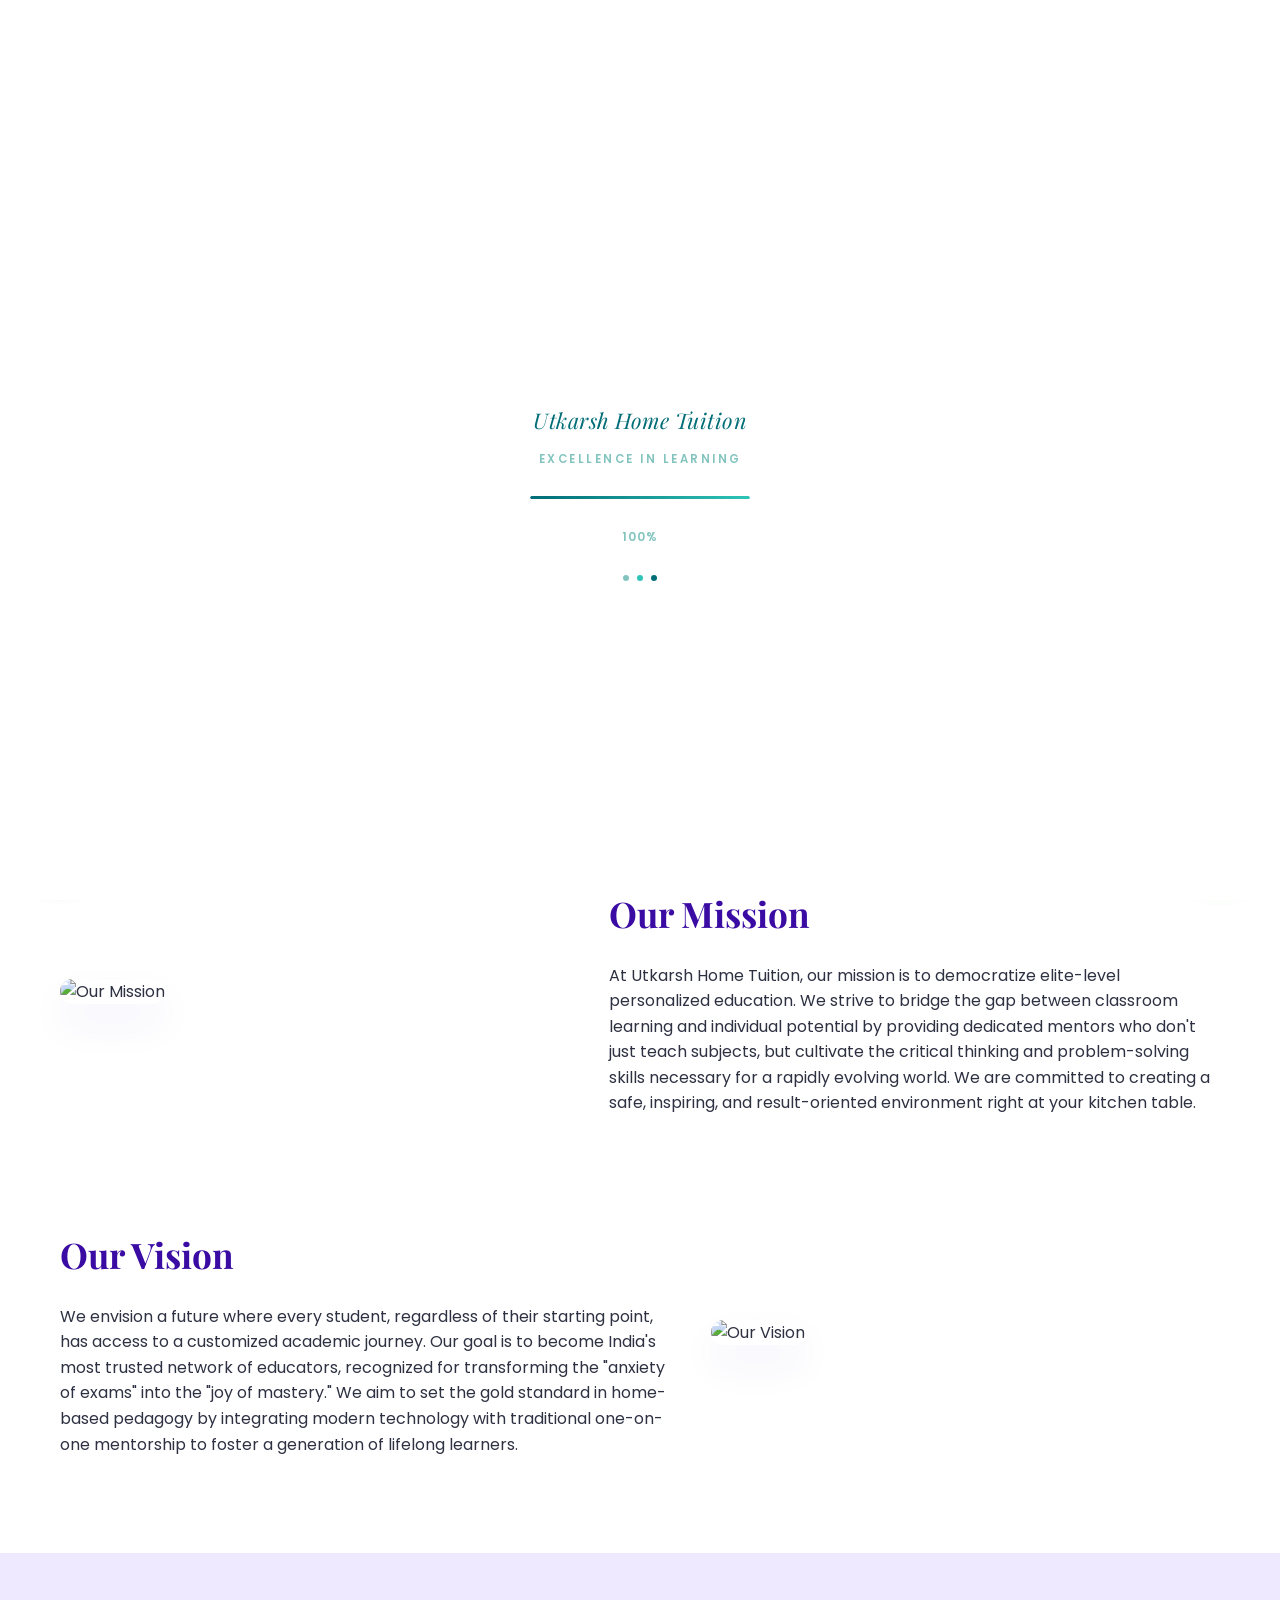
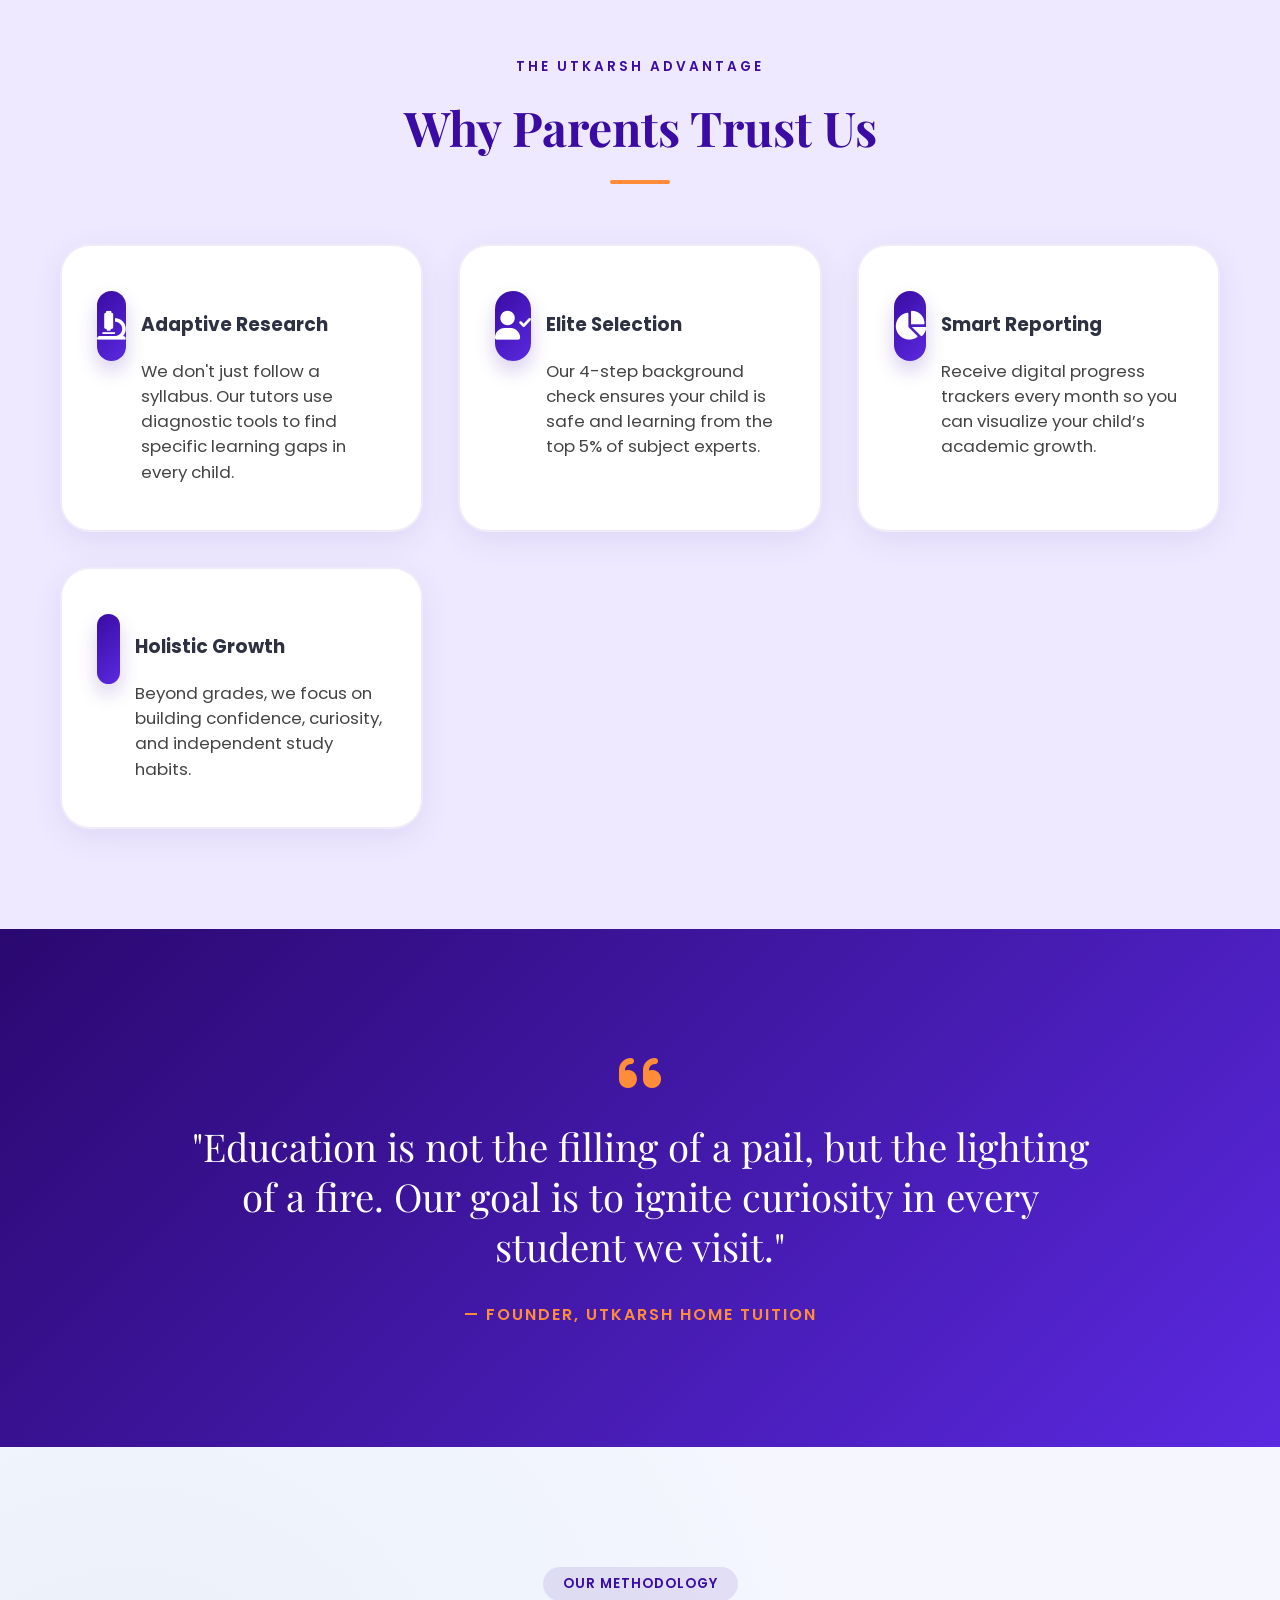
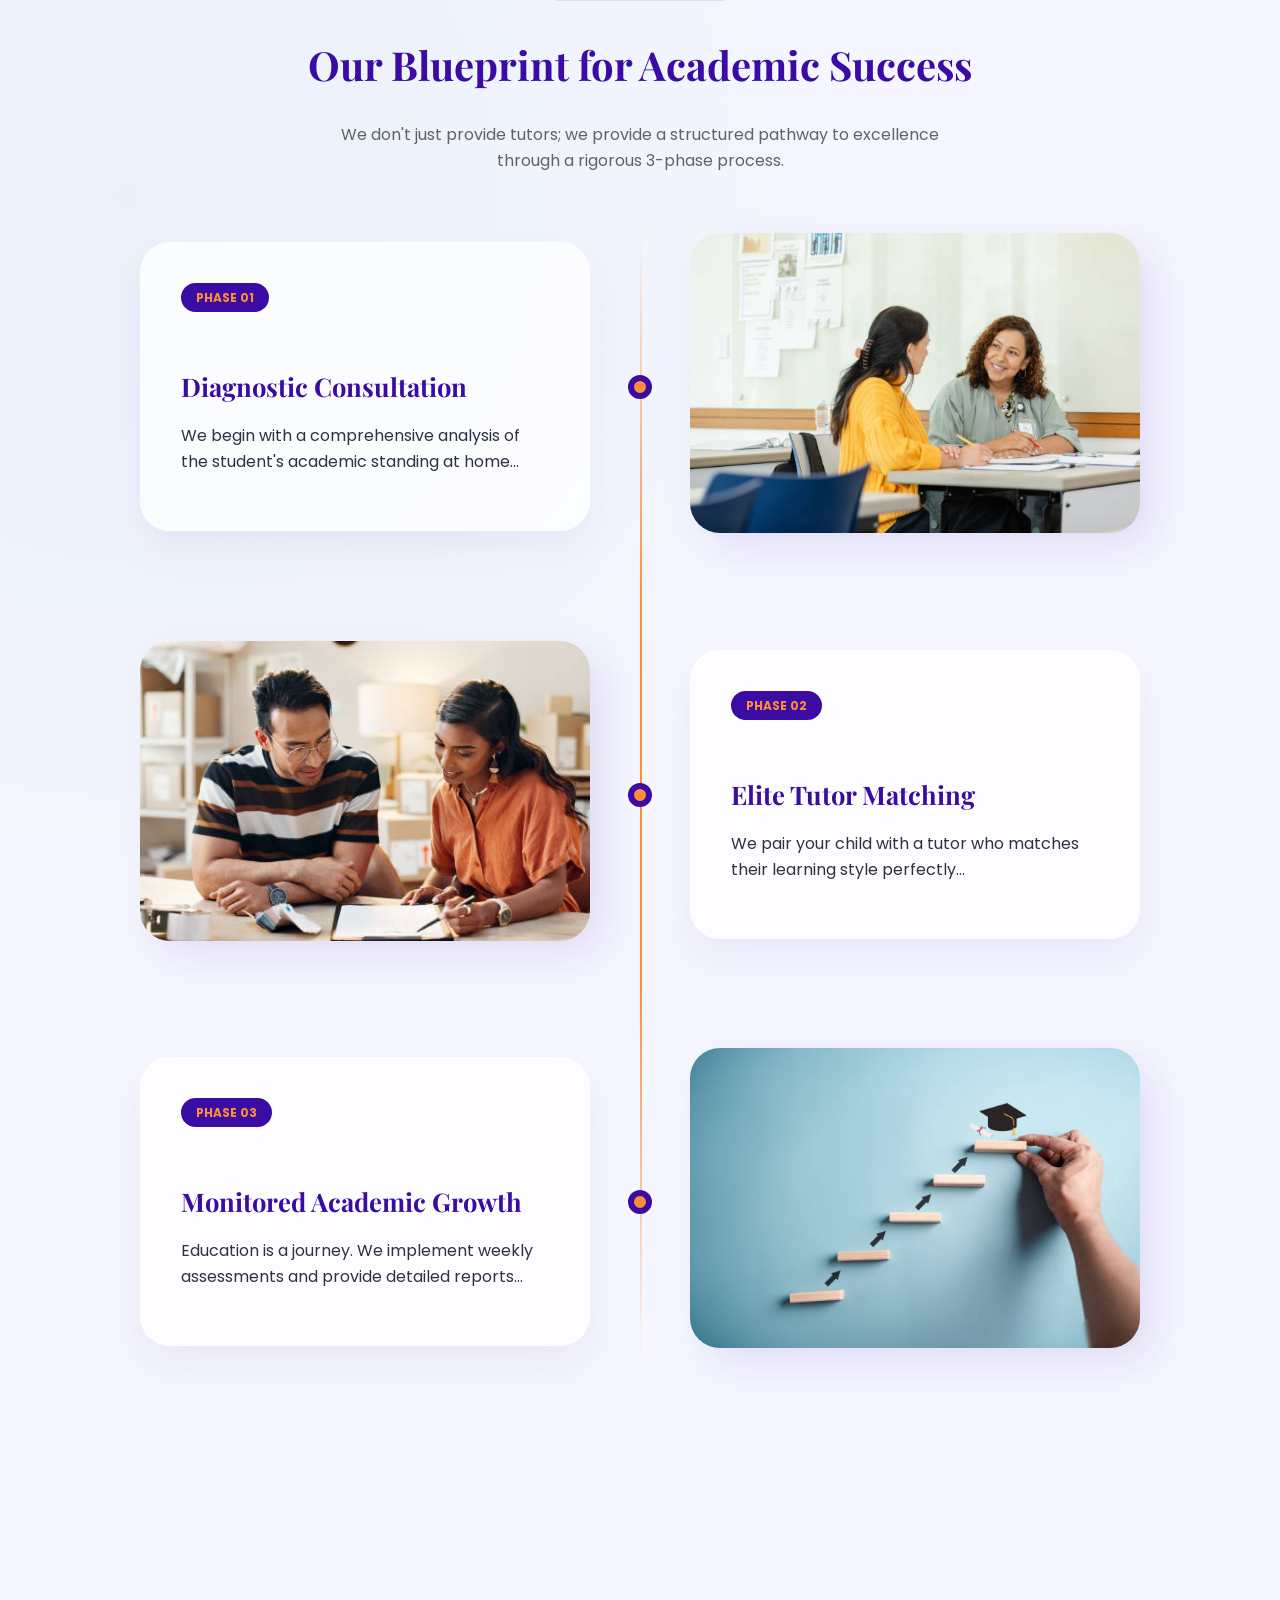
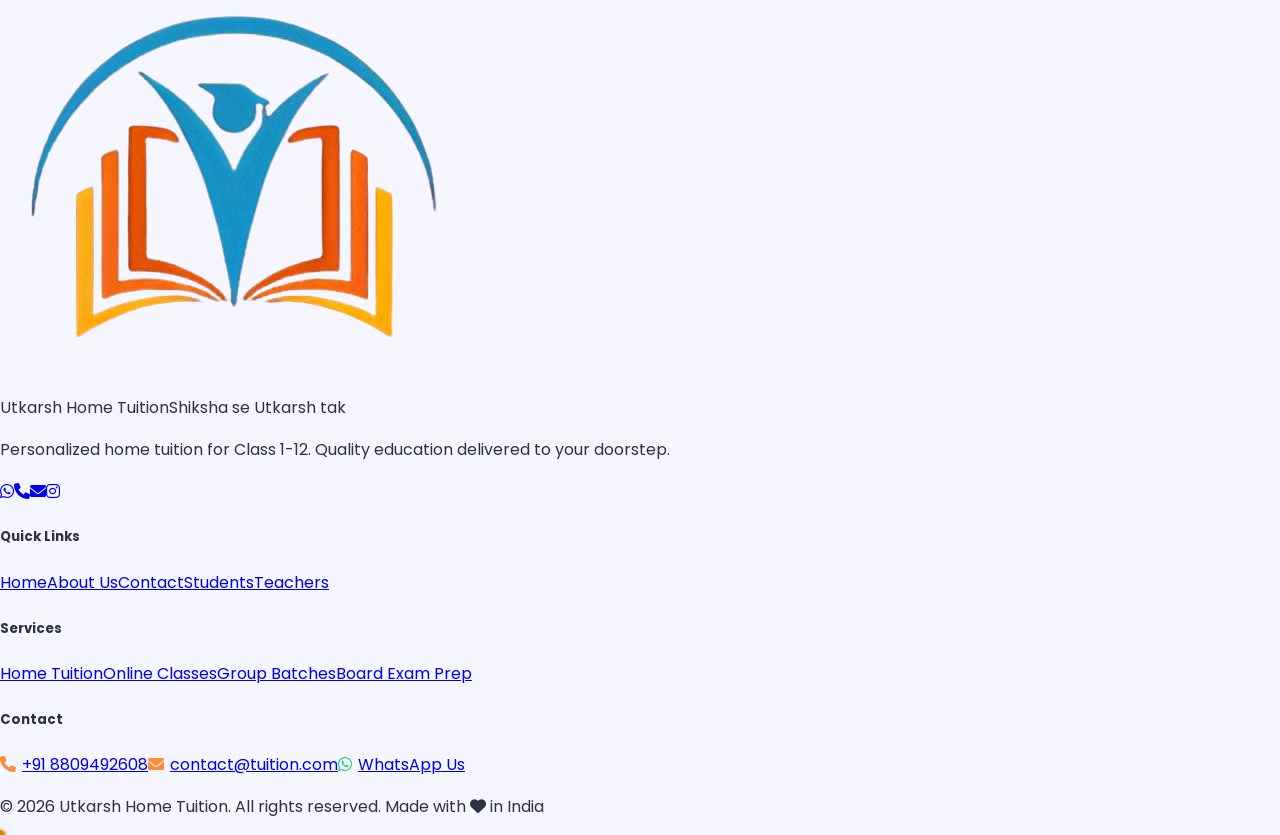
==== commit b0aee5c9: "Update about.html" ====
--- a/about.html
+++ b/about.html
@@ -13,8 +13,9 @@
     <link rel="stylesheet" href="https://cdnjs.cloudflare.com/ajax/libs/font-awesome/6.0.0/css/all.min.css">
 
     <link rel="stylesheet" href="style.css">
+    
+    <link rel="stylesheet" href="about.css">
     <link rel="stylesheet" href="premium-animations.css">
-    <link rel="stylesheet" href="about.css">
 </head>
 
 <body>
@@ -27,9 +28,7 @@
             <span class="brand-name">Utkarsh Home Tuition</span>
         </div>
 
-        <span class="announcement-text">
-            Personalized Learning for Every Student
-        </span>
+        
 
     </div>
 </div>
@@ -44,9 +43,7 @@
                     <a href="tel:+918809492608" class="edu-nova-top-link">
                         <i class="fas fa-phone"></i> <span>+91 8809492608</span>
                     </a>
-                    <a href="/cdn-cgi/l/email-protection#70131f1e041113043004051904191f1e5e131f1d" class="edu-nova-top-link hide-mobile">
-                        <i class="fas fa-envelope"></i> <span><span class="__cf_email__" data-cfemail="34575b5a405557407440415d405d5b5a1a575b59">[email&#160;protected]</span></span>
-                    </a>
+                    <a href="mailto:contact@tuition.com" class="edu-nova-top-link hide-mobile"><i class="fas fa-envelope"></i> <span>contact@tuition.com</span></a>
                 </div>
             </div>
         </div>
@@ -269,8 +266,28 @@
             src="https://upload.wikimedia.org/wikipedia/commons/6/6b/WhatsApp.svg" alt="WA"
             class="wa-icon-official"></a>
 
+    
+    <footer class="site-footer">
+        <div class="footer-inner">
+            <div class="footer-brand"><div class="footer-logo-row"><img src="Logo.png" alt="Logo" class="footer-logo-img-actual"><div><span class="footer-logo-main">Utkarsh Home Tuition</span><span class="footer-logo-sub">Shiksha se Utkarsh tak</span></div></div><p>Personalized home tuition for Class 1-12. Quality education delivered to your doorstep.</p><div class="footer-social"><a href="https://wa.me/918809492608" class="social-btn-sm"><i class="fab fa-whatsapp"></i></a><a href="tel:+918809492608" class="social-btn-sm"><i class="fas fa-phone"></i></a><a href="mailto:contact@tuition.com" class="social-btn-sm"><i class="fas fa-envelope"></i></a><a href="#" class="social-btn-sm"><i class="fab fa-instagram"></i></a></div></div>
+            <div class="footer-links"><div class="footer-col"><h5>Quick Links</h5><a href="index.html">Home</a><a href="about.html">About Us</a><a href="contact.html">Contact</a><a href="students.html">Students</a><a href="teachers.html">Teachers</a></div><div class="footer-col"><h5>Services</h5><a href="students.html">Home Tuition</a><a href="students.html">Online Classes</a><a href="students.html">Group Batches</a><a href="students.html">Board Exam Prep</a></div><div class="footer-col"><h5>Contact</h5><a href="tel:+918809492608"><i class="fas fa-phone" style="margin-right:6px;color:#FF8C38;"></i>+91 8809492608</a><a href="mailto:contact@tuition.com"><i class="fas fa-envelope" style="margin-right:6px;color:#FF8C38;"></i>contact@tuition.com</a><a href="https://wa.me/918809492608"><i class="fab fa-whatsapp" style="margin-right:6px;color:#25D366;"></i>WhatsApp Us</a></div></div>
+        </div>
+        <div class="footer-bottom"><p>&copy; 2026 Utkarsh Home Tuition. All rights reserved. Made with <i class="fas fa-heart"></i> in India</p></div>
+    </footer>
+    <!-- FLOATING ACTION BUTTONS -->
+    <a href="tel:+918809492608" class="call-float-bounce" aria-label="Call Us">
+        <div class="call-float-icon-wrap"><i class="fas fa-phone"></i></div>
+        <div class="call-float-label">Call Us<span>+91 88094 92608</span></div>
+    </a>
+    <a href="https://wa.me/918809492608" class="whatsapp-float" target="_blank" rel="noopener" aria-label="WhatsApp Us">
+        <div class="wa-float-label">WhatsApp<span>Chat with us</span></div>
+        <div class="wa-float-icon-wrap">
+            <div class="wa-float-ring"></div>
+            <i class="fab fa-whatsapp"></i>
+        </div>
+    </a>
     <script src="script.js"></script>
     <script src="premium-animations.js"></script>
 </body>
 
-</html>+</html>
--- a/style.css
+++ b/style.css
@@ -391,6 +391,144 @@
 .services-Utkarsh {
     padding: 100px 0;
     background: transparent;
+}
+
+/* --- Improved Academic Support Section --- */
+.benefit-section {
+    padding: 100px 0;
+    background-color: #fcfdfd; /* Very light premium tint */
+}
+
+.benefit-header {
+    text-align: center;
+    max-width: 800px;
+    margin: 0 auto 60px;
+}
+
+.benefit-title {
+    font-family: 'Playfair Display', serif;
+    font-size: 3rem;
+    color: var(--primary);
+    margin-bottom: 20px;
+}
+
+.benefit-subtitle {
+    font-size: 1.1rem;
+    color: #555;
+    line-height: 1.8;
+}
+
+/* Card Grid Layout */
+.benefit-grid {
+    display: grid;
+    grid-template-columns: repeat(auto-fit, minmax(320px, 1fr));
+    gap: 40px;
+}
+
+/* Rectangular Card Design */
+.benefit-card {
+    background: #ffffff;
+    border-radius: 16px; /* Smooth rectangular corners */
+    overflow: hidden;
+    border: 1px solid rgba(0, 109, 119, 0.1);
+    box-shadow: 0 10px 30px rgba(0, 0, 0, 0.03);
+    transition: all 0.5s cubic-bezier(0.2, 1, 0.3, 1);
+    display: flex;
+    flex-direction: column;
+}
+
+/* Hover "Beautiful" Elevation */
+.benefit-card:hover {
+    transform: translateY(-12px);
+    box-shadow: 0 25px 50px rgba(0, 109, 119, 0.12);
+    border-color: var(--accent);
+}
+
+/* Larger Integrated Image Wrapper */
+.card-image-wrapper {
+    width: 100%;
+    height: 220px; /* Fixed rectangular height */
+    overflow: hidden;
+    background: var(--bg-light);
+}
+
+.card-image-wrapper img {
+    width: 100%;
+    height: 100%;
+    object-fit: cover; /* Ensures image fills the rectangle */
+    transition: transform 0.8s ease;
+}
+
+.benefit-card:hover .card-image-wrapper img {
+    transform: scale(1.1); /* Subtle zoom effect */
+}
+
+/* Card Text Content */
+.card-content {
+    padding: 30px 25px;
+    text-align: left;
+}
+
+.card-content h3 {
+    font-size: 1.5rem;
+    font-weight: 600;
+    color: var(--primary);
+    margin-bottom: 12px;
+}
+
+.card-content p {
+    font-size: 1rem;
+    color: #666;
+    margin: 0;
+}
+
+/* Mobile Adjustments */
+@media (max-width: 768px) {
+    .benefit-title { font-size: 2.2rem; }
+    .benefit-grid { gap: 25px; }
+    .card-image-wrapper { height: 180px; }
+}
+
+/* --- Academic Support Section Animation --- */
+
+/* 1. Base State: Hidden and shifted down */
+.services-Utkarsh .Utkarsh-card {
+    opacity: 0;
+    transform: translateY(40px);
+    transition: all 0.8s cubic-bezier(0.22, 1, 0.36, 1);
+    will-change: transform, opacity;
+}
+
+/* 2. Active State: Triggered by scroll (IntersectionObserver) */
+/* This selects cards inside the section when the section gets the .active class */
+.services-Utkarsh.reveal.active .Utkarsh-card {
+    opacity: 1;
+    transform: translateY(0);
+}
+
+/* 3. Staggered Entry: Cards appear one by one */
+.services-Utkarsh.reveal.active .Utkarsh-card:nth-child(1) {
+    transition-delay: 0.1s;
+}
+
+.services-Utkarsh.reveal.active .Utkarsh-card:nth-child(2) {
+    transition-delay: 0.3s;
+}
+
+.services-Utkarsh.reveal.active .Utkarsh-card:nth-child(3) {
+    transition-delay: 0.5s;
+}
+
+/* 4. Optional: Header Reveal */
+.services-Utkarsh .section-header.reveal {
+    opacity: 0;
+    transform: scale(0.95);
+    transition: all 1s ease-out;
+}
+
+.services-Utkarsh .section-header.reveal.active {
+    opacity: 1;
+    transform: scale(1);
 }
 
 .Utkarsh-title {
@@ -2745,4 +2883,4 @@
 .contact-form-premium{
   transition: transform .5s cubic-bezier(0.22,1,0.36,1), box-shadow .5s ease;
   will-change: transform;
-}+}
--- a/about.css
+++ b/about.css
@@ -1,15 +1,15 @@
 /* about.css - Modern Textured Edition */
 
 :root {
-    --deep-teal: #004D55;
-    --primary-teal: #006D77;
-    --soft-mint: #83C5BE;
-    --bg-main: #F4F7F7; 
+    --deep-teal: #3A0CA3;
+    --primary-teal: #3A0CA3;
+    --soft-mint: #FF8C38;
+    --bg-main: #F5F6FF; 
     --bg-glass: rgba(255, 255, 255, 0.75);
-    --bg-accent-light: #E0E9E9;
+    --bg-accent-light: #EEE9FF;
     --text-main: #2D3142;
     --text-muted: #5F6368;
-    --shadow-Utkarsh: 0 20px 40px rgba(0, 77, 85, 0.06);
+    --shadow-Utkarsh: 0 20px 40px rgba(58, 12, 163, 0.06);
     --pure-white: #ffffff;
 }
 
@@ -24,7 +24,7 @@
     padding: 100px 0 80px;
     /* Subtle mesh gradient to prevent a "flat" look */
     background: radial-gradient(at 0% 0%, rgba(131, 197, 190, 0.2) 0px, transparent 50%),
-                radial-gradient(at 100% 100%, rgba(0, 109, 119, 0.1) 0px, transparent 50%),
+                radial-gradient(at 100% 100%, rgba(58, 12, 163, 0.1) 0px, transparent 50%),
                 var(--bg-main);
 }
 
@@ -66,7 +66,7 @@
 .main-hero-img {
     width: 100%;
     border-radius: 30px;
-    box-shadow: 20px 20px 60px rgba(0, 77, 85, 0.1), 
+    box-shadow: 20px 20px 60px rgba(58, 12, 163, 0.1), 
                 -10px -10px 30px rgba(255, 255, 255, 0.8);
 }
 
@@ -132,26 +132,67 @@
 }
 
 .feature-item {
-    background: var(--bg-glass);
-    backdrop-filter: blur(10px);
-    -webkit-backdrop-filter: blur(10px);
+    background: #ffffff;
     padding: 45px 35px;
     border-radius: 30px;
-    border: 1px solid rgba(255, 255, 255, 0.5);
-    box-shadow: var(--shadow-Utkarsh);
-    transition: all 0.5s cubic-bezier(0.165, 0.84, 0.44, 1);
+    border: 2px solid rgba(58, 12, 163, 0.08);
+    box-shadow: 0 8px 32px rgba(58, 12, 163, 0.08);
+    position: relative;
+    overflow: hidden;
+    cursor: pointer;
+    z-index: 0;
+    transition: transform 0.4s cubic-bezier(0.34, 1.56, 0.64, 1),
+                box-shadow 0.4s ease,
+                border-color 0.4s ease;
+}
+
+/* Indigo fill rises from bottom on hover */
+.feature-item::before {
+    content: '';
+    position: absolute;
+    bottom: 0; left: 0;
+    width: 100%; height: 0%;
+    background: linear-gradient(160deg, #3A0CA3 0%, #5A29E0 100%);
+    border-radius: 0 0 28px 28px;
+    transition: height 0.5s cubic-bezier(0.22, 1, 0.36, 1);
+    z-index: 0;
+}
+
+/* Saffron glow orb — bottom right */
+.feature-item::after {
+    content: '';
+    position: absolute;
+    bottom: -60px; right: -40px;
+    width: 140px; height: 140px;
+    background: rgba(255, 107, 0, 0.2);
+    border-radius: 50%;
+    transform: scale(0);
+    transition: transform 0.5s cubic-bezier(0.34, 1.56, 0.64, 1);
+    z-index: 0;
 }
 
 .feature-item:hover {
-    transform: translateY(-15px);
-    background: var(--pure-white);
-    box-shadow: 0 40px 80px rgba(0, 77, 85, 0.12);
-}
+    transform: translateY(-10px) scale(1.03);
+    box-shadow: 0 28px 60px rgba(58, 12, 163, 0.22);
+    border-color: rgba(58, 12, 163, 0.25);
+}
+.feature-item:hover::before { height: 100%; border-radius: 28px; }
+.feature-item:hover::after  { transform: scale(1.8); }
+
+/* Keep icon and text above the fill */
+.feature-item .icon-wrapper,
+.feature-item .feature-content { position: relative; z-index: 1; }
+
+/* Text flips white as fill covers card */
+.feature-item .feature-content h3 { transition: color 0.3s ease 0.05s; }
+.feature-item .feature-content p  { transition: color 0.3s ease 0.08s; }
+.feature-item:hover .feature-content h3 { color: #ffffff; }
+.feature-item:hover .feature-content p  { color: rgba(255,255,255,0.82); }
 
 .icon-wrapper {
     width: 70px;
     height: 70px;
-    background: linear-gradient(135deg, var(--primary-teal), var(--deep-teal));
+    background: linear-gradient(135deg, #3A0CA3, #5A29E0);
     color: #fff;
     border-radius: 22px;
     display: flex;
@@ -159,21 +200,23 @@
     justify-content: center;
     font-size: 1.8rem;
     margin-bottom: 30px;
-    box-shadow: 0 10px 20px rgba(0, 77, 85, 0.2);
-    transition: 0.3s;
+    box-shadow: 0 10px 20px rgba(58, 12, 163, 0.2);
+    transition: transform 0.45s cubic-bezier(0.34, 1.56, 0.64, 1),
+                background 0.4s ease,
+                box-shadow 0.4s ease;
 }
 
 .feature-item:hover .icon-wrapper {
-    transform: rotate(-8deg);
-    background: var(--soft-mint);
-    color: var(--deep-teal);
+    transform: translateY(-8px) rotate(6deg) scale(1.18);
+    background: linear-gradient(135deg, #FF6B00, #E05A00);
+    box-shadow: 0 16px 36px rgba(255, 107, 0, 0.45);
 }
 
 /* =========================================
    PHILOSOPHY STRIP - Deep & Moody
 ========================================= */
 .philosophy-strip {
-    background: linear-gradient(135deg, #003035 0%, #004D55 100%);
+    background: linear-gradient(135deg, #2A0870 0%, #3A0CA3 100%);
     padding: 120px 0;
     color: white;
     text-align: center;
@@ -367,12 +410,12 @@
 /* about.css - Refined Utkarsh Palette */
 
 :root {
-    --deep-teal: #004D55;
-    --primary-teal: #006D77;
-    --soft-mint: #83C5BE;
-    --bg-main: #F4F8F8; 
+    --deep-teal: #3A0CA3;
+    --primary-teal: #3A0CA3;
+    --soft-mint: #FF8C38;
+    --bg-main: #F5F6FF; 
     --bg-glass: rgba(255, 255, 255, 0.75);
-    --bg-accent-light: #E2EBEB;
+    --bg-accent-light: #EEE9FF;
     --text-main: #2D3142;
     --pure-white: #ffffff;
 }
@@ -405,7 +448,7 @@
 .main-hero-img {
     width: 100%;
     border-radius: 30px;
-    box-shadow: 20px 20px 60px rgba(0, 77, 85, 0.12), -10px -10px 30px rgba(255, 255, 255, 0.8);
+    box-shadow: 20px 20px 60px rgba(58, 12, 163, 0.12), -10px -10px 30px rgba(255, 255, 255, 0.8);
     transition: transform 0.5s ease;
 }
 
@@ -460,36 +503,49 @@
 .vision-section { padding: 100px 0; background: var(--bg-accent-light); }
 
 .feature-item {
-    background: var(--bg-glass);
-    backdrop-filter: blur(12px);
-    -webkit-backdrop-filter: blur(12px);
+    background: #ffffff;
     padding: 45px 35px;
     border-radius: 30px;
-    border: 1px solid rgba(255, 255, 255, 0.5);
-    transition: all 0.5s ease;
-}
-
+    border: 2px solid rgba(58, 12, 163, 0.08);
+    box-shadow: 0 8px 32px rgba(58, 12, 163, 0.08);
+    position: relative;
+    overflow: hidden;
+    cursor: pointer;
+    z-index: 0;
+    transition: transform 0.4s cubic-bezier(0.34, 1.56, 0.64, 1),
+                box-shadow 0.4s ease,
+                border-color 0.4s ease;
+}
 .feature-item:hover {
-    background: var(--pure-white);
-    transform: translateY(-15px);
-    box-shadow: 0 30px 60px rgba(0, 77, 85, 0.15);
+    transform: translateY(-10px) scale(1.03);
+    box-shadow: 0 28px 60px rgba(58, 12, 163, 0.22);
+    border-color: rgba(58, 12, 163, 0.25);
+}
+.feature-item:hover .icon-wrapper {
+    transform: translateY(-8px) rotate(6deg) scale(1.18);
+    background: linear-gradient(135deg, #FF6B00, #E05A00);
+    box-shadow: 0 16px 36px rgba(255, 107, 0, 0.45);
 }
 
 .icon-wrapper {
     width: 70px;
     height: 70px;
-    background: linear-gradient(135deg, var(--primary-teal), var(--deep-teal));
+    background: linear-gradient(135deg, #3A0CA3, #5A29E0);
     color: #fff;
     border-radius: 20px;
     display: flex;
     align-items: center; justify-content: center;
     font-size: 1.8rem;
     margin-bottom: 30px;
-}
+    transition: transform 0.45s cubic-bezier(0.34, 1.56, 0.64, 1),
+                background 0.4s ease,
+                box-shadow 0.4s ease;
+}
+
 
 /* --- PHILOSOPHY STRIP --- */
 .philosophy-strip {
-    background: linear-gradient(135deg, #003e44 0%, #007b88 100%);
+    background: linear-gradient(135deg, #2A0870 0%, #5A29E0 100%);
     padding: 120px 0;
     color: white;
     text-align: center;
@@ -617,7 +673,7 @@
     height: 300px;
     object-fit: cover;
     border-radius: 30px;
-    box-shadow: 15px 15px 40px rgba(0, 77, 85, 0.1);
+    box-shadow: 15px 15px 40px rgba(58, 12, 163, 0.1);
 }
 
 /* Circle dots on the timeline */
@@ -785,7 +841,7 @@
 }
 
 .section-header .pill-label {
-    background: rgba(0, 109, 119, 0.1);
+    background: rgba(58, 12, 163, 0.1);
     color: var(--primary-teal);
     padding: 6px 20px;
     border-radius: 50px;
@@ -806,4 +862,6 @@
     .premium-title {
         font-size: 2rem;
     }
-}+}
+
+@media (max-width: 992px) { .edu-nova-mobile-toggle { z-index: 1000001 !important; } }
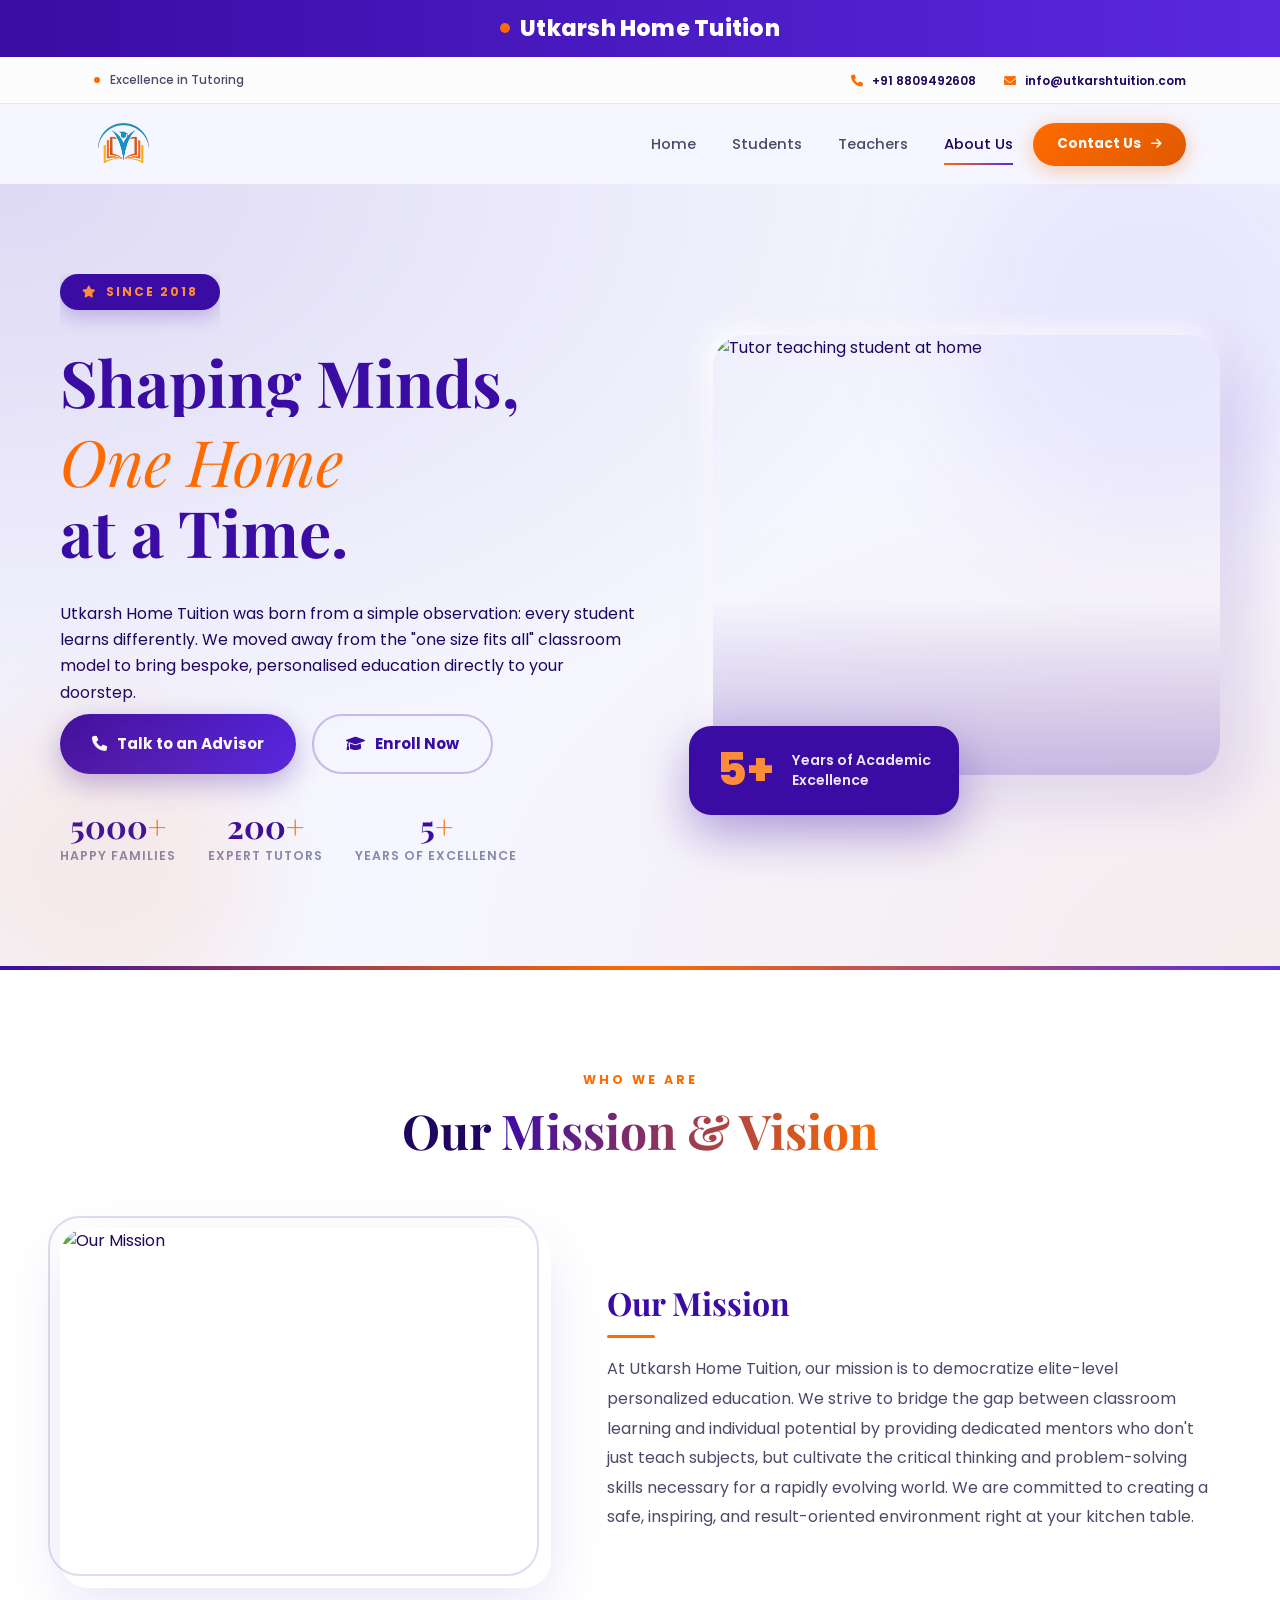
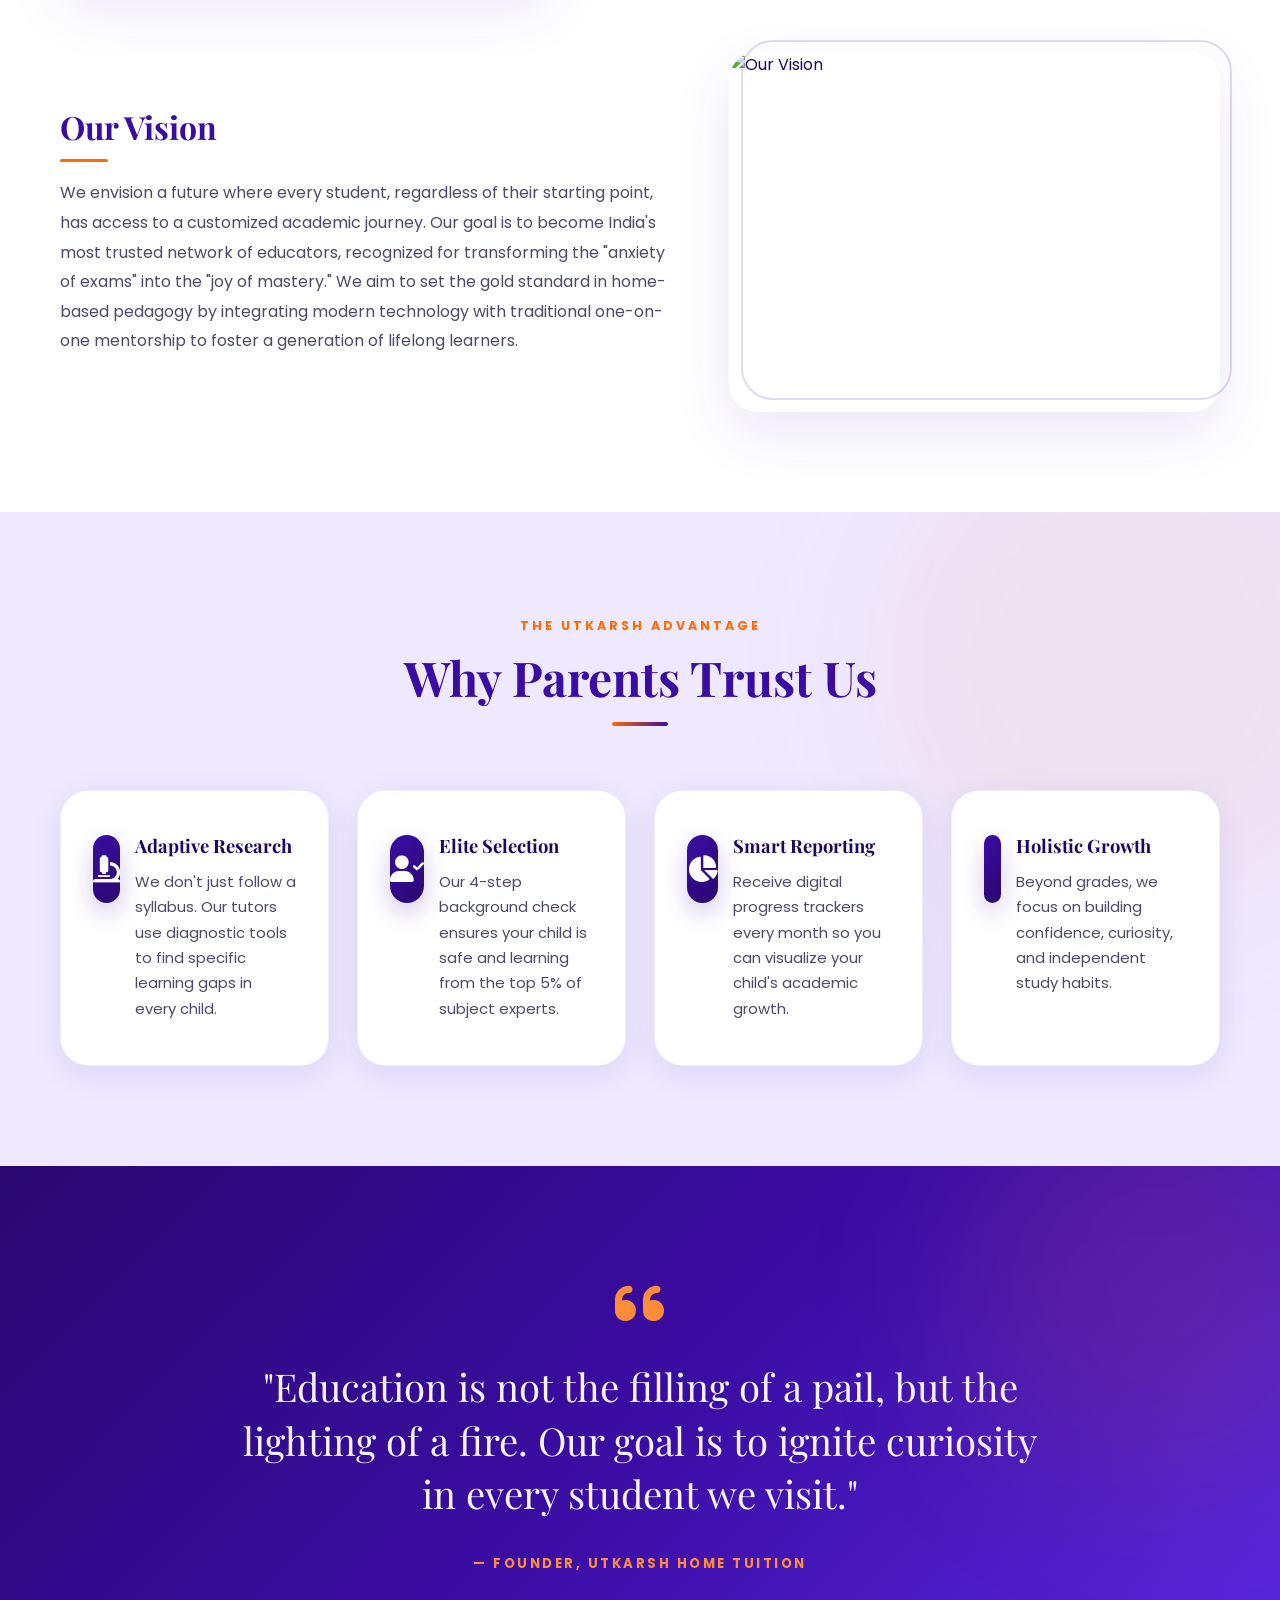
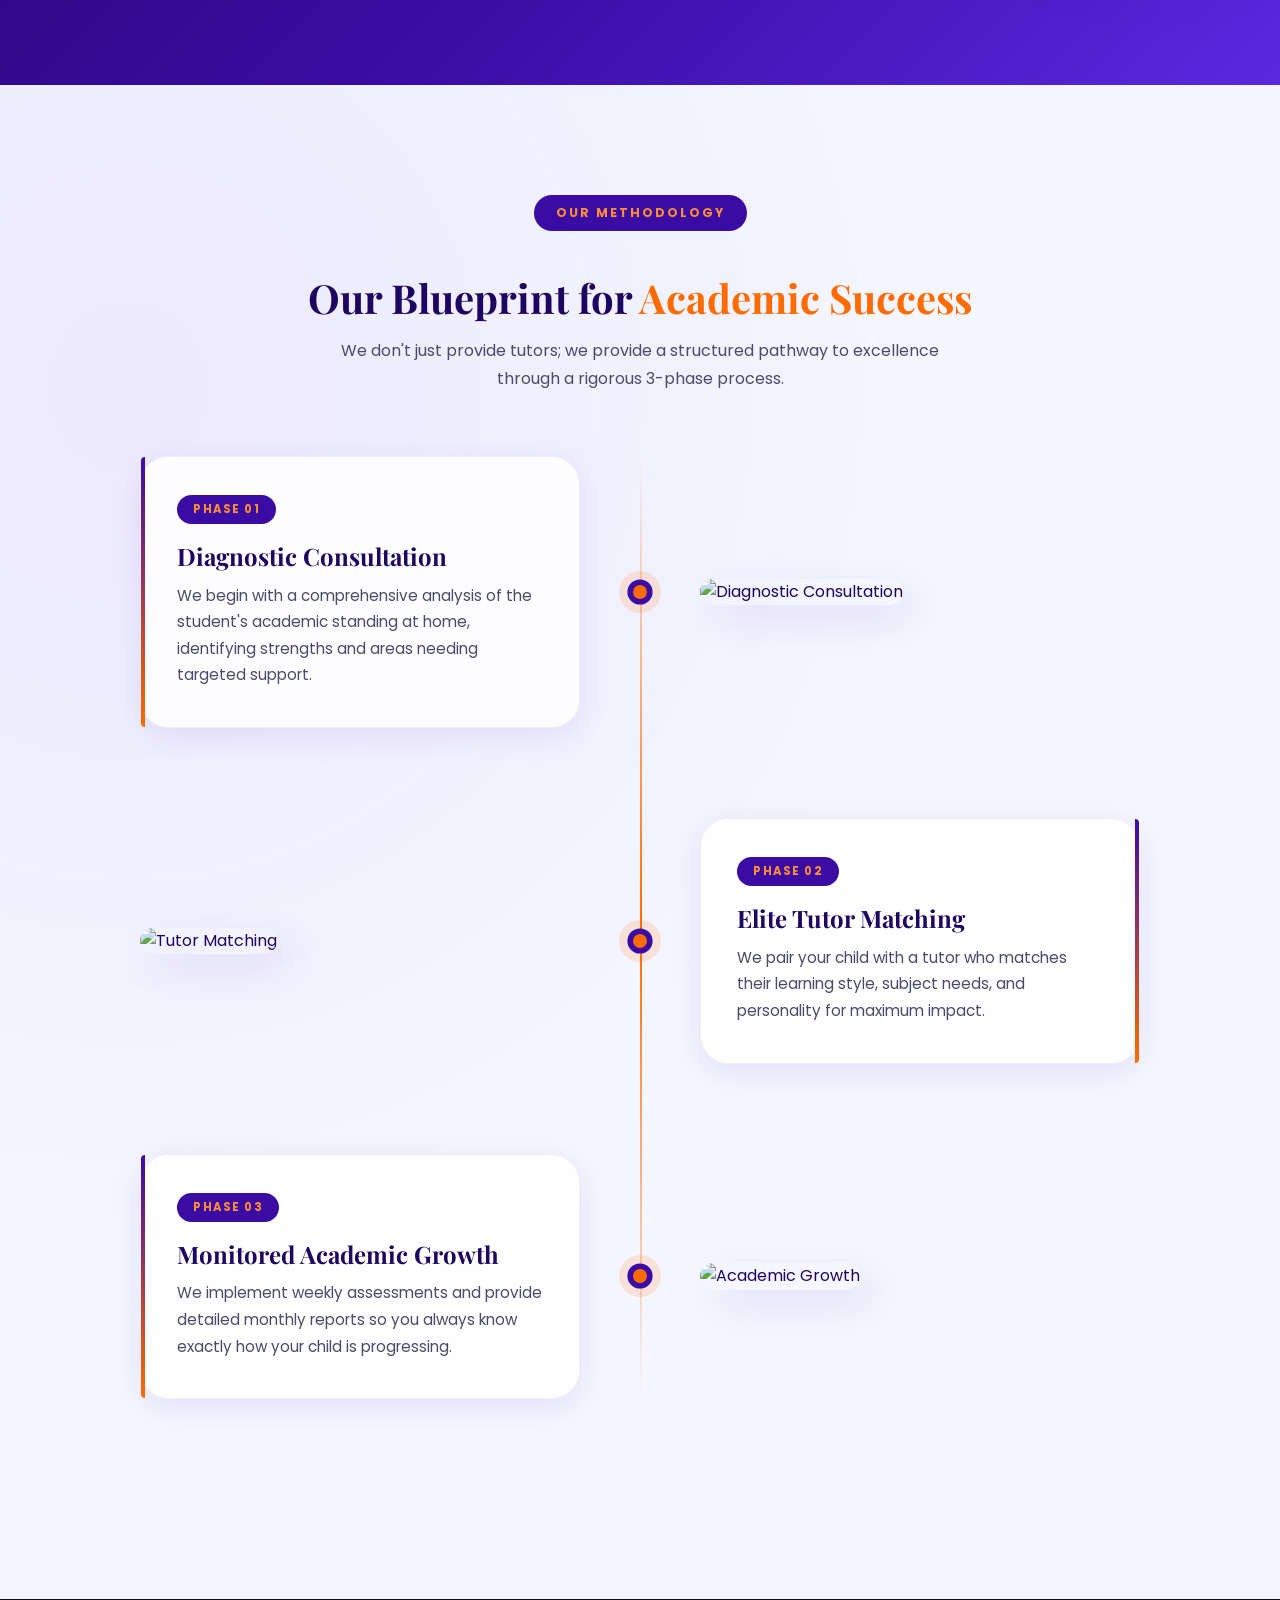
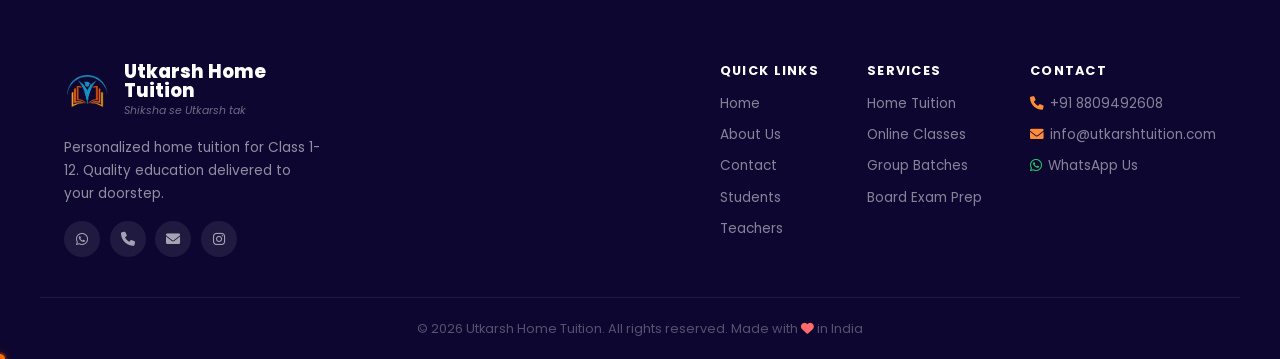
==== commit 68af69f9: "Update about.html" ====
--- a/about.html
+++ b/about.html
@@ -1,293 +1,293 @@
 <!DOCTYPE html>
 <html lang="en">
-
 <head>
     <meta charset="UTF-8">
     <meta name="viewport" content="width=device-width, initial-scale=1.0">
     <title>Our Story | Utkarsh Home Tuition</title>
     <link rel="icon" type="image/png" href="Logo.png">
-
-    <link
-        href="https://fonts.googleapis.com/css2?family=Poppins:wght@300;400;500;600&family=Playfair+Display:ital,wght@0,700;1,600&display=swap"
-        rel="stylesheet">
+    <link href="https://fonts.googleapis.com/css2?family=Poppins:wght@300;400;500;600;700;800&family=Playfair+Display:ital,wght@0,700;1,600&display=swap" rel="stylesheet">
     <link rel="stylesheet" href="https://cdnjs.cloudflare.com/ajax/libs/font-awesome/6.0.0/css/all.min.css">
-
     <link rel="stylesheet" href="style.css">
-    
     <link rel="stylesheet" href="about.css">
     <link rel="stylesheet" href="premium-animations.css">
 </head>
-
 <body>
 
-    <div class="announcement-bar">
+<div class="announcement-bar">
     <div class="announcement-inner">
-
         <div class="brand-highlight">
             <span class="brand-dot"></span>
             <span class="brand-name">Utkarsh Home Tuition</span>
         </div>
-
-        
-
     </div>
 </div>
 
-    <header class="edu-nova-header">
-        <div class="edu-nova-utility">
-            <div class="edu-nova-container edu-nova-flex-between">
-                <div class="edu-nova-tagline">
-                    <span class="edu-nova-dot"></span> Excellence in Tutoring
-                </div>
-                <div class="edu-nova-social">
-                    <a href="tel:+918809492608" class="edu-nova-top-link">
-                        <i class="fas fa-phone"></i> <span>+91 8809492608</span>
-                    </a>
-                    <a href="mailto:contact@tuition.com" class="edu-nova-top-link hide-mobile"><i class="fas fa-envelope"></i> <span>contact@tuition.com</span></a>
-                </div>
-            </div>
-        </div>
-
-        <nav class="edu-nova-nav">
-            <div class="edu-nova-container edu-nova-nav-grid">
-                <div class="edu-nova-brand">
-                    <a href="index.html">
-                        <img src="Logo.png" alt="Logo" class="edu-nova-logo-img">
-                    </a>
-                </div>
-
-                <button class="edu-nova-mobile-toggle" aria-label="Toggle Menu">
-                    <i class="fas fa-bars"></i>
-                </button>
-
-                <div class="edu-nova-menu-area">
-                    <ul class="edu-nova-list">
-                        <li><a href="index.html" class="edu-nova-item">Home</a></li>
-                        <li><a href="students.html" class="edu-nova-item">Students</a></li>
-                        <li><a href="teachers.html" class="edu-nova-item">Teachers</a></li>
-                        <li><a href="about.html" class="edu-nova-item edu-nova-active">About Us</a></li>
-                    </ul>
-                </div>
-
-                <div class="edu-nova-action">
-                    <a href="contact.html" class="edu-nova-cta">
-                        Contact Us <i class="fas fa-arrow-right"></i>
-                    </a>
-                </div>
-            </div>
-        </nav>
-    </header>
-
-    <main>
-        <section class="about-hero reveal">
-            <div class="container about-hero-grid">
-                <div class="hero-text-content">
+<header class="edu-nova-header">
+    <div class="edu-nova-utility">
+        <div class="edu-nova-container edu-nova-flex-between">
+            <div class="edu-nova-tagline"><span class="edu-nova-dot"></span> Excellence in Tutoring</div>
+            <div class="edu-nova-social">
+                <a href="tel:+918809492608" class="edu-nova-top-link"><i class="fas fa-phone"></i> <span>+91 8809492608</span></a>
+                <a href="mailto:info@utkarshtuition.com" class="edu-nova-top-link hide-mobile"><i class="fas fa-envelope"></i> <span>info@utkarshtuition.com</span></a>
+            </div>
+        </div>
+    </div>
+    <nav class="edu-nova-nav">
+        <div class="edu-nova-container edu-nova-nav-grid">
+            <div class="edu-nova-brand"><a href="index.html"><img src="Logo.png" alt="Logo" class="edu-nova-logo-img"></a></div>
+            <button class="edu-nova-mobile-toggle" aria-label="Menu"><i class="fas fa-bars"></i><i class="fas fa-times" style="display:none"></i></button>
+            <div class="edu-nova-menu-area">
+                <ul class="edu-nova-list">
+                    <li><a href="index.html" class="edu-nova-item">Home</a></li>
+                    <li><a href="students.html" class="edu-nova-item">Students</a></li>
+                    <li><a href="teachers.html" class="edu-nova-item">Teachers</a></li>
+                    <li><a href="about.html" class="edu-nova-item edu-nova-active">About Us</a></li>
+                </ul>
+            </div>
+            <div class="edu-nova-action"><a href="contact.html" class="edu-nova-cta">Contact Us <i class="fas fa-arrow-right"></i></a></div>
+        </div>
+    </nav>
+</header>
+
+<main>
+
+    <!-- ── HERO ── -->
+    <section class="about-hero reveal">
+        <div class="container about-hero-grid">
+
+            <!-- LEFT: text -->
+            <div class="hero-text-content">
+                <div class="reveal-mask">
+                    <span class="pill-label anim-reveal"><i class="fas fa-star"></i> Since 2018</span>
+                </div>
+                <h1 class="Utkarsh-h1">
+                    <div class="reveal-mask"><span class="anim-reveal delay-1">Shaping Minds,</span></div>
                     <div class="reveal-mask">
-                        <span class="pill-label anim-reveal">Since 2018</span>
-                    </div>
-
-                    <h1 class="Utkarsh-h1">
-                        <div class="reveal-mask">
-                            <span class="anim-reveal delay-1">Shaping Minds,</span>
-                        </div>
-                        <div class="reveal-mask">
-                            <span class="accent-text italic anim-reveal delay-2">One Home</span>
-                            <span class="anim-reveal delay-2">at a Time.</span>
-                        </div>
-                    </h1>
-
-                    <div class="reveal-mask">
-                        <p class="anim-reveal delay-3">
-                            Utkarsh Home Tuition was born from a simple observation: every student learns differently.
-                            We moved away from the "one size fits all" classroom model to bring bespoke, Utkarsh
-                            education directly to your doorstep.
-                        </p>
-                    </div>
-                </div>
-
-                <div class="hero-image-wrapper">
-
-                    <div class="floating-experience-card">
-                        <span class="exp-number">5+</span>
-                        <span class="exp-text">Years of Academic <br>Excellence</span>
-                    </div>
-                </div>
-            </div>
-        </section>
-
-        <section class="mission-vision-section reveal">
-            <div class="container mission-grid">
+                        <span class="accent-text italic anim-reveal delay-2">One Home</span>
+                        <span class="anim-reveal delay-2"> at a Time.</span>
+                    </div>
+                </h1>
+                <div class="reveal-mask">
+                    <p class="anim-reveal delay-3">
+                        Utkarsh Home Tuition was born from a simple observation: every student learns differently.
+                        We moved away from the "one size fits all" classroom model to bring bespoke, personalised
+                        education directly to your doorstep.
+                    </p>
+                </div>
+                <div class="hero-cta-group">
+                    <a href="contact.html" class="btn-primary-about"><i class="fas fa-phone"></i> Talk to an Advisor</a>
+                    <a href="students.html" class="btn-ghost-about"><i class="fas fa-graduation-cap"></i> Enroll Now</a>
+                </div>
+                <div class="hero-stats-row">
+                    <div class="hero-stat-item">
+                        <span class="stat-num">5000<span style="color:#FF6B00;">+</span></span>
+                        <span class="stat-lbl">Happy Families</span>
+                    </div>
+                    <div class="hero-stat-item">
+                        <span class="stat-num">200<span style="color:#FF6B00;">+</span></span>
+                        <span class="stat-lbl">Expert Tutors</span>
+                    </div>
+                    <div class="hero-stat-item">
+                        <span class="stat-num">5<span style="color:#FF6B00;">+</span></span>
+                        <span class="stat-lbl">Years of Excellence</span>
+                    </div>
+                </div>
+            </div>
+
+            <!-- RIGHT: image + floating card -->
+            <div class="hero-image-wrapper">
+                <div class="hero-main-img-wrap">
+                    <img src="https://images.unsplash.com/photo-1580582932707-520aed937b7b?auto=format&fit=crop&q=80&w=700"
+                         alt="Tutor teaching student at home">
+                </div>
+                <div class="floating-experience-card">
+                    <span class="exp-number">5+</span>
+                    <span class="exp-text">Years of Academic<br>Excellence</span>
+                </div>
+            </div>
+
+        </div>
+    </section>
+
+    <!-- ── MISSION & VISION ── -->
+    <section class="mission-vision-section reveal">
+        <div class="container">
+            <div class="section-intro-header">
+                <span class="section-eyebrow">Who We Are</span>
+                <h2 class="section-heading-lg">Our <span>Mission & Vision</span></h2>
+            </div>
+            <div class="mission-grid">
                 <div class="mission-item">
                     <div class="mission-image">
-                        <img src="https://images.unsplash.com/photo-1503676260728-1c00da094a0b?auto=format&fit=crop&q=80&w=600"
-                            alt="Our Mission">
+                        <img src="https://images.unsplash.com/photo-1503676260728-1c00da094a0b?auto=format&fit=crop&q=80&w=600" alt="Our Mission">
                     </div>
                     <div class="mission-text">
                         <h3>Our Mission</h3>
-                        <p>At Utkarsh Home Tuition, our mission is to democratize elite-level personalized education. We
-                            strive to bridge the gap between classroom learning and individual potential by providing
-                            dedicated mentors who don't just teach subjects, but cultivate the critical thinking and
-                            problem-solving skills necessary for a rapidly evolving world. We are committed to creating
-                            a safe, inspiring, and result-oriented environment right at your kitchen table.</p>
+                        <p>At Utkarsh Home Tuition, our mission is to democratize elite-level personalized education. We strive to bridge the gap between classroom learning and individual potential by providing dedicated mentors who don't just teach subjects, but cultivate the critical thinking and problem-solving skills necessary for a rapidly evolving world. We are committed to creating a safe, inspiring, and result-oriented environment right at your kitchen table.</p>
                     </div>
                 </div>
                 <div class="mission-item reverse">
                     <div class="mission-image">
-                        <img src="https://images.unsplash.com/photo-1497633762265-9d179a990aa6?auto=format&fit=crop&q=80&w=600"
-                            alt="Our Vision">
+                        <img src="https://images.unsplash.com/photo-1497633762265-9d179a990aa6?auto=format&fit=crop&q=80&w=600" alt="Our Vision">
                     </div>
                     <div class="mission-text">
                         <h3>Our Vision</h3>
-                        <p>We envision a future where every student, regardless of their starting point, has access to a
-                            customized academic journey. Our goal is to become India's most trusted network of
-                            educators, recognized for transforming the "anxiety of exams" into the "joy of mastery." We
-                            aim to set the gold standard in home-based pedagogy by integrating modern technology with
-                            traditional one-on-one mentorship to foster a generation of lifelong learners.</p>
-                    </div>
-                </div>
-            </div>
-        </section>
-
-        <section class="vision-section reveal">
-            <div class="container">
-                <div class="section-header-modern">
-                    <span class="subtitle">The Utkarsh Advantage</span>
-                    <h2 class="section-title-Utkarsh">Why Parents Trust Us</h2>
-                    <div class="title-separator"></div>
-                </div>
-
-                <div class="modern-features-grid">
-                    <div class="feature-item">
-                        <div class="icon-wrapper"><i class="fas fa-microscope"></i></div>
-                        <div class="feature-content">
-                            <h3>Adaptive Research</h3>
-                            <p>We don't just follow a syllabus. Our tutors use diagnostic tools to find specific
-                                learning gaps in every child.</p>
-                        </div>
-                    </div>
-                    <div class="feature-item">
-                        <div class="icon-wrapper"><i class="fas fa-user-check"></i></div>
-                        <div class="feature-content">
-                            <h3>Elite Selection</h3>
-                            <p>Our 4-step background check ensures your child is safe and learning from the top 5% of
-                                subject experts.</p>
-                        </div>
-                    </div>
-                    <div class="feature-item">
-                        <div class="icon-wrapper"><i class="fas fa-chart-pie"></i></div>
-                        <div class="feature-content">
-                            <h3>Smart Reporting</h3>
-                            <p>Receive digital progress trackers every month so you can visualize your child’s academic
-                                growth.</p>
-                        </div>
-                    </div>
-                    <div class="feature-item">
-                        <div class="icon-wrapper"><i class="fas fa-shield-heart"></i></div>
-                        <div class="feature-content">
-                            <h3>Holistic Growth</h3>
-                            <p>Beyond grades, we focus on building confidence, curiosity, and independent study habits.
-                            </p>
-                        </div>
-                    </div>
-                </div>
-            </div>
-        </section>
-
-        <section class="philosophy-strip reveal">
-            <div class="container quote-container philosophy-content">
-                <div class="quote-wrapper">
-                    <i class="fas fa-quote-left quote-icon"></i>
-                    <blockquote class="philosophy-text">
-                        "Education is not the filling of a pail, but the lighting of a fire. Our goal is to ignite
-                        curiosity in every student we visit."
-                    </blockquote>
-                    <cite class="philosophy-cite">— Founder, Utkarsh Home Tuition</cite>
-                </div>
-            </div>
-        </section>
-
-        <section class="process-section reveal">
-            <div class="container">
-                <div class="section-header reveal" style="text-align: center; margin-bottom: 60px;">
-                    <span class="pill-label">Our Methodology</span>
-                    <h2 class="premium-title" style="margin-top: 15px;">Our Blueprint for <span
-                            style="color: var(--primary-teal);">Academic Success</span></h2>
-                    <p class="section-desc" style="max-width: 600px; margin: 15px auto; color: var(--text-muted);">
-                        We don't just provide tutors; we provide a structured pathway to excellence through a rigorous
-                        3-phase process.
-                    </p>
-                </div>
-                <div class="process-steps-container">
-                    <div class="process-line"></div>
-
-                    <div class="process-step-item reveal">
-                        <div class="process-step-content">
-                            <div class="step-badge">Phase 01</div>
-                            <h4>Diagnostic Consultation</h4>
-                            <p>We begin with a comprehensive analysis of the student's academic standing at home...</p>
-                        </div>
-                        <div class="process-step-image">
-                            <img src="Diagnostic Consultation.jpg" alt="Home Education Consultation">
-                        </div>
-                        <div class="process-dot"></div>
-                    </div>
-
-                    <div class="process-step-item reverse reveal">
-                        <div class="process-step-content">
-                            <div class="step-badge">Phase 02</div>
-                            <h4>Elite Tutor Matching</h4>
-                            <p>We pair your child with a tutor who matches their learning style perfectly...</p>
-                        </div>
-                        <div class="process-step-image">
-                            <img src="matching.jpg" alt="One on One Private Tutoring">
-                        </div>
-                        <div class="process-dot"></div>
-                    </div>
-
-                    <div class="process-step-item reveal">
-                        <div class="process-step-content">
-                            <div class="step-badge">Phase 03</div>
-                            <h4>Monitored Academic Growth</h4>
-                            <p>Education is a journey. We implement weekly assessments and provide detailed reports...
-                            </p>
-                        </div>
-                        <div class="process-step-image">
-                            <img src="Academic Growth.jpg" alt="Student studying with teacher at home">
-                        </div>
-                        <div class="process-dot"></div>
-                    </div>
-                </div>
-            </div>
-        </section>
-    </main>
-
-    <a href="tel:+918809492608" class="call-float-bounce"><img src="call.png" alt="Call" class="call-btn-icon"></a>
-    <a href="https://wa.me/8809492608" class="whatsapp-float" target="_blank"><img
-            src="https://upload.wikimedia.org/wikipedia/commons/6/6b/WhatsApp.svg" alt="WA"
-            class="wa-icon-official"></a>
-
-    
-    <footer class="site-footer">
-        <div class="footer-inner">
-            <div class="footer-brand"><div class="footer-logo-row"><img src="Logo.png" alt="Logo" class="footer-logo-img-actual"><div><span class="footer-logo-main">Utkarsh Home Tuition</span><span class="footer-logo-sub">Shiksha se Utkarsh tak</span></div></div><p>Personalized home tuition for Class 1-12. Quality education delivered to your doorstep.</p><div class="footer-social"><a href="https://wa.me/918809492608" class="social-btn-sm"><i class="fab fa-whatsapp"></i></a><a href="tel:+918809492608" class="social-btn-sm"><i class="fas fa-phone"></i></a><a href="mailto:contact@tuition.com" class="social-btn-sm"><i class="fas fa-envelope"></i></a><a href="#" class="social-btn-sm"><i class="fab fa-instagram"></i></a></div></div>
-            <div class="footer-links"><div class="footer-col"><h5>Quick Links</h5><a href="index.html">Home</a><a href="about.html">About Us</a><a href="contact.html">Contact</a><a href="students.html">Students</a><a href="teachers.html">Teachers</a></div><div class="footer-col"><h5>Services</h5><a href="students.html">Home Tuition</a><a href="students.html">Online Classes</a><a href="students.html">Group Batches</a><a href="students.html">Board Exam Prep</a></div><div class="footer-col"><h5>Contact</h5><a href="tel:+918809492608"><i class="fas fa-phone" style="margin-right:6px;color:#FF8C38;"></i>+91 8809492608</a><a href="mailto:contact@tuition.com"><i class="fas fa-envelope" style="margin-right:6px;color:#FF8C38;"></i>contact@tuition.com</a><a href="https://wa.me/918809492608"><i class="fab fa-whatsapp" style="margin-right:6px;color:#25D366;"></i>WhatsApp Us</a></div></div>
-        </div>
-        <div class="footer-bottom"><p>&copy; 2026 Utkarsh Home Tuition. All rights reserved. Made with <i class="fas fa-heart"></i> in India</p></div>
-    </footer>
-    <!-- FLOATING ACTION BUTTONS -->
-    <a href="tel:+918809492608" class="call-float-bounce" aria-label="Call Us">
-        <div class="call-float-icon-wrap"><i class="fas fa-phone"></i></div>
-        <div class="call-float-label">Call Us<span>+91 88094 92608</span></div>
-    </a>
-    <a href="https://wa.me/918809492608" class="whatsapp-float" target="_blank" rel="noopener" aria-label="WhatsApp Us">
-        <div class="wa-float-label">WhatsApp<span>Chat with us</span></div>
-        <div class="wa-float-icon-wrap">
-            <div class="wa-float-ring"></div>
-            <i class="fab fa-whatsapp"></i>
-        </div>
-    </a>
-    <script src="script.js"></script>
-    <script src="premium-animations.js"></script>
+                        <p>We envision a future where every student, regardless of their starting point, has access to a customized academic journey. Our goal is to become India's most trusted network of educators, recognized for transforming the "anxiety of exams" into the "joy of mastery." We aim to set the gold standard in home-based pedagogy by integrating modern technology with traditional one-on-one mentorship to foster a generation of lifelong learners.</p>
+                    </div>
+                </div>
+            </div>
+        </div>
+    </section>
+
+    <!-- ── WHY TRUST US ── -->
+    <section class="vision-section reveal">
+        <div class="container">
+            <div class="section-header-modern">
+                <span class="subtitle">The Utkarsh Advantage</span>
+                <h2 class="section-title-Utkarsh">Why Parents Trust Us</h2>
+                <div class="title-separator"></div>
+            </div>
+            <div class="modern-features-grid">
+                <div class="feature-item">
+                    <div class="icon-wrapper"><i class="fas fa-microscope"></i></div>
+                    <div class="feature-content">
+                        <h3>Adaptive Research</h3>
+                        <p>We don't just follow a syllabus. Our tutors use diagnostic tools to find specific learning gaps in every child.</p>
+                    </div>
+                </div>
+                <div class="feature-item">
+                    <div class="icon-wrapper"><i class="fas fa-user-check"></i></div>
+                    <div class="feature-content">
+                        <h3>Elite Selection</h3>
+                        <p>Our 4-step background check ensures your child is safe and learning from the top 5% of subject experts.</p>
+                    </div>
+                </div>
+                <div class="feature-item">
+                    <div class="icon-wrapper"><i class="fas fa-chart-pie"></i></div>
+                    <div class="feature-content">
+                        <h3>Smart Reporting</h3>
+                        <p>Receive digital progress trackers every month so you can visualize your child's academic growth.</p>
+                    </div>
+                </div>
+                <div class="feature-item">
+                    <div class="icon-wrapper"><i class="fas fa-shield-heart"></i></div>
+                    <div class="feature-content">
+                        <h3>Holistic Growth</h3>
+                        <p>Beyond grades, we focus on building confidence, curiosity, and independent study habits.</p>
+                    </div>
+                </div>
+            </div>
+        </div>
+    </section>
+
+    <!-- ── PHILOSOPHY STRIP ── -->
+    <section class="philosophy-strip reveal">
+        <div class="container quote-container philosophy-content">
+            <div class="quote-wrapper">
+                <i class="fas fa-quote-left quote-icon"></i>
+                <blockquote class="philosophy-text">
+                    "Education is not the filling of a pail, but the lighting of a fire. Our goal is to ignite
+                    curiosity in every student we visit."
+                </blockquote>
+                <cite class="philosophy-cite">— Founder, Utkarsh Home Tuition</cite>
+            </div>
+        </div>
+    </section>
+
+    <!-- ── PROCESS SECTION ── -->
+    <section class="process-section reveal">
+        <div class="container">
+            <div class="section-header reveal" style="text-align:center;margin-bottom:60px;">
+                <span class="pill-label">Our Methodology</span>
+                <h2 class="premium-title" style="margin-top:15px;">Our Blueprint for <span style="color:#FF6B00;">Academic Success</span></h2>
+                <p class="section-desc" style="max-width:600px;margin:15px auto 0;">
+                    We don't just provide tutors; we provide a structured pathway to excellence through a rigorous 3-phase process.
+                </p>
+            </div>
+            <div class="process-steps-container">
+                <div class="process-line"></div>
+
+                <div class="process-step-item reveal">
+                    <div class="process-step-content">
+                        <div class="step-badge">Phase 01</div>
+                        <h4>Diagnostic Consultation</h4>
+                        <p>We begin with a comprehensive analysis of the student's academic standing at home, identifying strengths and areas needing targeted support.</p>
+                    </div>
+                    <div class="process-step-image">
+                        <img src="https://images.unsplash.com/photo-1434030216411-0b793f4b4173?auto=format&fit=crop&q=80&w=600" alt="Diagnostic Consultation">
+                    </div>
+                    <div class="process-dot"></div>
+                </div>
+
+                <div class="process-step-item reverse reveal">
+                    <div class="process-step-content">
+                        <div class="step-badge">Phase 02</div>
+                        <h4>Elite Tutor Matching</h4>
+                        <p>We pair your child with a tutor who matches their learning style, subject needs, and personality for maximum impact.</p>
+                    </div>
+                    <div class="process-step-image">
+                        <img src="https://images.unsplash.com/photo-1531482615713-2afd69097998?auto=format&fit=crop&q=80&w=600" alt="Tutor Matching">
+                    </div>
+                    <div class="process-dot"></div>
+                </div>
+
+                <div class="process-step-item reveal">
+                    <div class="process-step-content">
+                        <div class="step-badge">Phase 03</div>
+                        <h4>Monitored Academic Growth</h4>
+                        <p>We implement weekly assessments and provide detailed monthly reports so you always know exactly how your child is progressing.</p>
+                    </div>
+                    <div class="process-step-image">
+                        <img src="https://images.unsplash.com/photo-1551836022-deb4988cc6c0?auto=format&fit=crop&q=80&w=600" alt="Academic Growth">
+                    </div>
+                    <div class="process-dot"></div>
+                </div>
+
+            </div>
+        </div>
+    </section>
+
+</main>
+
+<footer class="site-footer">
+    <div class="footer-inner">
+        <div class="footer-brand">
+            <div class="footer-logo-row"><img src="Logo.png" alt="Logo" class="footer-logo-img-actual"><div><span class="footer-logo-main">Utkarsh Home Tuition</span><span class="footer-logo-sub">Shiksha se Utkarsh tak</span></div></div>
+            <p>Personalized home tuition for Class 1-12. Quality education delivered to your doorstep.</p>
+            <div class="footer-social">
+                <a href="https://wa.me/918809492608" class="social-btn-sm"><i class="fab fa-whatsapp"></i></a>
+                <a href="tel:+918809492608" class="social-btn-sm"><i class="fas fa-phone"></i></a>
+                <a href="mailto:info@utkarshtuition.com" class="social-btn-sm"><i class="fas fa-envelope"></i></a>
+                <a href="#" class="social-btn-sm"><i class="fab fa-instagram"></i></a>
+            </div>
+        </div>
+        <div class="footer-links">
+            <div class="footer-col"><h5>Quick Links</h5><a href="index.html">Home</a><a href="about.html">About Us</a><a href="contact.html">Contact</a><a href="students.html">Students</a><a href="teachers.html">Teachers</a></div>
+            <div class="footer-col"><h5>Services</h5><a href="students.html">Home Tuition</a><a href="students.html">Online Classes</a><a href="students.html">Group Batches</a><a href="students.html">Board Exam Prep</a></div>
+            <div class="footer-col"><h5>Contact</h5>
+                <a href="tel:+918809492608"><i class="fas fa-phone" style="margin-right:6px;color:#FF8C38;"></i>+91 8809492608</a>
+                <a href="mailto:info@utkarshtuition.com"><i class="fas fa-envelope" style="margin-right:6px;color:#FF8C38;"></i>info@utkarshtuition.com</a>
+                <a href="https://wa.me/918809492608"><i class="fab fa-whatsapp" style="margin-right:6px;color:#25D366;"></i>WhatsApp Us</a>
+            </div>
+        </div>
+    </div>
+    <div class="footer-bottom"><p>&copy; 2026 Utkarsh Home Tuition. All rights reserved. Made with <i class="fas fa-heart"></i> in India</p></div>
+</footer>
+
+<!-- FLOATING ACTION BUTTONS -->
+<a href="tel:+918809492608" class="call-float-bounce" aria-label="Call Us">
+    <div class="call-float-icon-wrap"><i class="fas fa-phone"></i></div>
+    <div class="call-float-label">Call Us<span>+91 88094 92608</span></div>
+</a>
+<a href="https://wa.me/918809492608" class="whatsapp-float" target="_blank" rel="noopener" aria-label="WhatsApp Us">
+    <div class="wa-float-label">WhatsApp<span>Chat with us</span></div>
+    <div class="wa-float-icon-wrap">
+        <div class="wa-float-ring"></div>
+        <i class="fab fa-whatsapp"></i>
+    </div>
+</a>
+
+<script src="script.js"></script>
+<script src="premium-animations.js"></script>
 </body>
-
 </html>
--- a/style.css
+++ b/style.css
@@ -1,2886 +1,1664 @@
-/* style.css */
+/* ═══════════════════════════════════════════════════════════
+   UTKARSH HOME TUITION — Unified Style
+   Colors: Second website (Saffron + Indigo + Green)
+   Layout: First website structure
+   ═══════════════════════════════════════════════════════════ */
+
+/* ─── CSS VARIABLES (from second website) ─── */
 :root {
-    --primary: #006D77;
-    /* Deep Teal - Relaxing */
-    --accent: #83C5BE;
-    /* Soft Mint - Eye Attracting */
-    --bg-light: #EDF6F9;
-    --text-dark: #2D3142;
-    --white: #ffffff;
-}
-
-* {
-    box-sizing: border-box;
-}
-
-html {
-    scroll-behavior: smooth;
-}
-
+    /* Primary palette */
+    --primary:        #3A0CA3;   /* Indigo — replaces old teal */
+    --primary-light:  #5A29E0;
+    --primary-bg:     #EEE9FF;
+    --accent:         #FF6B00;   /* Saffron */
+    --accent-lt:      #FF8C38;
+    --accent-dk:      #E05A00;
+    --accent-bg:      #FFF3E8;
+    --green:          #10B981;
+    --green-lt:       #34D399;
+    --green-bg:       #D1FAE5;
+    --blue:           #2563EB;
+
+    /* Text */
+    --text-dark:  #0F0E2A;
+    --text-mid:   #4A4A6A;
+    --text-light: #8888AA;
+
+    /* Backgrounds */
+    --bg:         #F5F6FF;
+    --white:      #FFFFFF;
+    --border:     #E4E6F5;
+
+    /* Shadows */
+    --shadow-sm:  0 2px 12px rgba(58,12,163,.07);
+    --shadow-md:  0 8px 32px rgba(58,12,163,.12);
+    --shadow-lg:  0 20px 60px rgba(58,12,163,.18);
+
+    /* Radii */
+    --radius-sm:  10px;
+    --radius-md:  16px;
+    --radius-lg:  24px;
+    --radius-xl:  32px;
+
+    --transition: all .28s cubic-bezier(.4,0,.2,1);
+}
+
+/* ─── BASE RESET ─── */
+*, *::before, *::after { box-sizing: border-box; margin: 0; padding: 0; }
+html { scroll-behavior: smooth; }
 body {
-    margin: 0;
     font-family: 'Poppins', sans-serif;
     color: var(--text-dark);
-    line-height: 1.6;
-    background: #ffffff;
+    line-height: 1.65;
+    background: var(--bg);
     overflow-x: hidden;
     -webkit-font-smoothing: antialiased;
 }
-
-/* ===== Premium Announcement Bar ===== */
-
-.announcement-bar{
-    color:#e6f7f8;
-    width:100%;
-    background:linear-gradient(90deg,#004f56,#006D77,#0a9396);
-    color:white;
-    display:flex;
-    justify-content:center;
-    align-items:center;
-    padding:14px 20px;
-    box-shadow:0 4px 18px rgba(0,0,0,0.15);
-    position:relative;
-    z-index:999;
-}
-
-/* layout */
-.announcement-inner{
-    display:flex;
-    align-items:center;
-    gap:20px;
-    flex-wrap:wrap;
-    justify-content:center;
-}
-
-/* brand container */
-.brand-highlight{
-    display:flex;
-    align-items:center;
-    gap:10px;
-}
-
-/* animated dot */
-.brand-dot{
-    width:10px;
-    height:10px;
-    background:#2ec4b6;
-    border-radius:50%;
-    animation:pulseDot 2s infinite;
-}
-
-/* main name styling */
-.brand-name{
-    font-size:1.6rem;
-    font-weight:900;
-    background:linear-gradient(90deg,#ffffff,#bdeff2,#ffffff);
-    -webkit-background-clip:text;
-    -webkit-text-fill-color:transparent;
-
-    text-shadow:
-        0 0 6px rgba(255,255,255,0.4),
-        0 0 14px rgba(46,196,182,0.3);
-}
-
-/* secondary text */
-.announcement-text{
-    font-size:0.95rem;
-    opacity:0.95;
-    font-weight:500;
-}
-
-/* pulse animation */
-@keyframes pulseDot{
-    0%{transform:scale(1);opacity:1;}
-    50%{transform:scale(1.6);opacity:0.5;}
-    100%{transform:scale(1);opacity:1;}
-}
-
-/* slide entry animation */
-.announcement-bar{
-    animation:barReveal .7s ease;
-}
-
-@keyframes barReveal{
-    from{
-        transform:translateY(-100%);
-        opacity:0;
-    }
-    to{
-        transform:translateY(0);
-        opacity:1;
-    }
-}
-
-/* mobile */
-@media(max-width:768px){
-
-    .announcement-inner{
-        flex-direction:column;
-        gap:4px;
-    }
-
-    .brand-name{
-        font-size:1.25rem;
-    }
-
-    .announcement-text{
-        font-size:0.85rem;
-    }
-
-}
-
-.container {
-    max-width: 1200px;
-    margin: 0 auto;
-    padding: 0 20px;
-}
-
-/* =========================================
-   ELEGANT HERO SECTION (NEW UPDATED PART)
-   ========================================= */
-
-.hero-elegant {
+a { text-decoration: none; color: inherit; }
+ul { list-style: none; }
+
+h1, h2, h3, h4, h5 { font-family: 'Playfair Display', serif; line-height: 1.2; }
+
+.container { max-width: 1200px; margin: 0 auto; padding: 0 20px; }
+
+/* ─── SCROLL PROGRESS BAR ─── */
+.scroll-progress {
+    position: fixed; top: 0; left: 0; height: 3px; width: 0%;
+    background: linear-gradient(90deg, var(--accent), #FF4500, var(--primary-light));
+    z-index: 9999; transition: width .1s linear;
+}
+
+/* ─── ANNOUNCEMENT BAR ─── */
+.announcement-bar {
+    width: 100%;
+    background: linear-gradient(90deg, var(--primary) 0%, var(--primary-light) 100%);
+    color: white;
+    display: flex;
+    justify-content: center;
+    align-items: center;
+    padding: 10px 20px;
+    box-shadow: 0 4px 18px rgba(58,12,163,.25);
     position: relative;
-    padding: 100px 0;
-    background-size: 77%;
-    background-color: #f4f0e4;
-    background-repeat: no-repeat;
-    background-position: 20%;
-    background-attachment: scroll;
-    /* Image scrolls with the page */
-    overflow: hidden;
-}
-
-/* --- The Elegant Transparent Blur Box --- */
-.glass-text-card {
-    /* 1. Background MUST be semi-transparent (last number 0.3) */
-    background: rgba(255, 255, 255, 0.3) !important;
-
-    /* 2. The Blur Effect */
-    backdrop-filter: blur(280px);
-    -webkit-backdrop-filter: blur(50px);
-    /* Required for Safari */
-
-    /* 3. Aesthetic touches */
-    border: 1px solid rgba(255, 255, 255, 0.4);
-    border-radius: 24px;
-    padding: 40px;
-    margin-top: 20px;
-    max-width: 700px;
-    box-shadow: 0 8px 32px rgba(0, 0, 0, 0.1);
-}
-
-/* Ensure title doesn't have extra top margin inside the box */
-.main-title {
-    margin-top: 0;
-    font-size: 3.2rem;
-    line-height: 1.1;
-    color: var(--primary);
-}
-
-.hero-description {
-    margin-bottom: 0;
-    /* Keeps the box compact at the bottom */
-}
-
-/* --- Mobile Compatibility --- */
-/* style.css */
-
-/* style.css */
-
-/* style.css */
-
-
-/* style.css */
-
-@media (max-width: 768px) {
-    /* 1. Scoped container for the specific hero layout only */
-    .hero-custom-mobile-layout {
-        display: flex;
+    z-index: 999;
+    animation: barReveal .7s ease;
+}
+.announcement-inner { display: flex; align-items: center; gap: 20px; flex-wrap: wrap; justify-content: center; }
+.brand-highlight { display: flex; align-items: center; gap: 10px; }
+.brand-dot {
+    width: 10px; height: 10px;
+    background: var(--accent);
+    border-radius: 50%;
+    animation: pulseDot 2s infinite;
+}
+.brand-name {
+    font-size: 1.4rem;
+    font-weight: 800;
+    font-family: 'Poppins', sans-serif;
+    color: #fff;
+    letter-spacing: .01em;
+}
+@keyframes pulseDot { 0%{transform:scale(1);opacity:1;} 50%{transform:scale(1.6);opacity:0.5;} 100%{transform:scale(1);opacity:1;} }
+@keyframes barReveal { from{transform:translateY(-100%);opacity:0;} to{transform:translateY(0);opacity:1;} }
+@media(max-width:768px){ .brand-name{font-size:1.1rem;} }
+
+/* ─── NAVBAR (edu-nova) — updated colors ─── */
+.edu-nova-container { max-width: 1140px; margin: 0 auto; padding: 0 24px; }
+
+.edu-nova-utility { background: #fcfcfd; border-bottom: 1px solid var(--border); padding: 10px 0; }
+.edu-nova-flex-between { display: flex; justify-content: space-between; align-items: center; }
+.edu-nova-tagline { font-size: .75rem; font-weight: 500; color: var(--text-mid); display: flex; align-items: center; gap: 10px; }
+.edu-nova-dot { width: 6px; height: 6px; background: var(--accent); border-radius: 50%; }
+.edu-nova-top-link { text-decoration: none; color: var(--text-dark); font-size: .75rem; font-weight: 600; margin-left: 24px; transition: color .3s; }
+.edu-nova-top-link i { color: var(--accent); margin-right: 6px; }
+.edu-nova-top-link:hover { color: var(--accent); }
+
+.edu-nova-nav { padding: 14px 0; }
+.edu-nova-nav-grid { display: grid; grid-template-columns: auto 1fr auto; align-items: center; }
+.edu-nova-logo-img { height: 52px; width: auto; display: block; opacity:0; transform: rotate(-10deg) scale(0.8); transition: all 1s cubic-bezier(0.34, 1.56, 0.64, 1); }
+body.loaded .edu-nova-logo-img { opacity: 1; transform: rotate(0deg) scale(1); }
+
+.edu-nova-list { list-style: none; display: flex; justify-content: flex-end; gap: 36px; margin: 0; padding: 0 20px 0 0; }
+.edu-nova-item {
+    text-decoration: none; color: var(--text-mid); font-size: .92rem; font-weight: 500;
+    position: relative; padding: 8px 0; transition: color .3s;
+}
+.edu-nova-item::after {
+    content:''; position: absolute; bottom: 0; left: 0; width: 0; height: 2px;
+    background: linear-gradient(90deg, var(--accent), var(--primary-light));
+    transition: width .3s cubic-bezier(.65,.05,.36,1);
+}
+.edu-nova-item:hover, .edu-nova-active { color: var(--text-dark); }
+.edu-nova-item:hover::after, .edu-nova-active::after { width: 100%; }
+
+.edu-nova-cta {
+    background: linear-gradient(135deg, var(--accent) 0%, var(--accent-dk) 100%);
+    color: #fff !important; text-decoration: none;
+    padding: 10px 24px; border-radius: 50px; font-size: .85rem; font-weight: 700;
+    display: inline-flex; align-items: center; gap: 10px;
+    box-shadow: 0 4px 20px rgba(255,107,0,.35); transition: all .3s ease;
+    white-space: nowrap; border: none; cursor: pointer;
+}
+.edu-nova-cta i { font-size: .75rem; transition: transform .3s ease; }
+.edu-nova-cta:hover { transform: translateY(-3px); box-shadow: 0 8px 30px rgba(255,107,0,.5); }
+.edu-nova-cta:hover i { transform: translateX(4px); }
+
+
+/* Mobile nav */
+.edu-nova-mobile-toggle {
+    display: none;
+    background: none; border: none;
+    font-size: 1.5rem; color: var(--text-dark); cursor: pointer;
+    width: 38px; height: 38px; border-radius: 50%;
+}
+
+@media (max-width: 992px) {
+    .edu-nova-utility { display: none; }
+
+    /* Header — JS drops this to 1 when menu opens */
+    .edu-nova-header { position: relative; z-index: 100001; }
+    .edu-nova-nav    { position: relative; z-index: 100001; }
+    .edu-nova-nav-grid {
+        display: grid;
+        grid-template-columns: 1fr auto 1fr;
         align-items: center;
         position: relative;
-        width: 100%;
-        margin-top: 15px;
-        padding-left: 0; /* Ensures content is at the far left */
-    }
-
-    /* 2. Text Group: Aligned leftmost with NO card effects */
-    .hero-text-group {
-        flex: 2; 
-        z-index: 10; /* Keeps text in front */
+        z-index: 100001;
+    }
+    .edu-nova-brand {
+        justify-self: start;
+    }
+    .edu-nova-mobile-toggle {
+        display: flex !important;
+        align-items: center; justify-content: center;
+        justify-self: center;
         position: relative;
-        text-align: left !important;
-        background: none !important;
-        backdrop-filter: none !important;
-        border: none !important;
-        padding: 0 !important;
-    }
-
-    /* 3. Title: "Modern Learning" on one line */
-    .hero-text-group .main-title {
-        font-size: 1.8rem !important; /* Shrunk to fit width */
-        white-space: nowrap;         /* FORCES "Modern Learning" into one line */
-        display: block;
-        margin: 0;
-        text-align: left !important;
+        z-index: 999999;
+        width: 42px; height: 42px;
+        background: var(--primary-bg);
+        border-radius: 50%;
+        border: none;
+        font-size: 1.35rem;
         color: var(--primary);
-    }
-
-    .hero-text-group .serif-italic {
-        display: block;              /* Places "For Modern Students" below */
-        font-size: 1.6rem !important;
-        margin-top: 4px;
-        text-align: left !important;
-    }
-
-    /* 4. Description: Move further left and smaller */
-    .hero-text-group .hero-description {
-        font-size: 0.8rem !important;
-        line-height: 1.4;
-        margin: 10px 0 0 0 !important; /* Reset margins for leftmost alignment */
-        max-width: 240px;            /* Narrower so it doesn't cover image focus */
-        text-align: left !important;
-    }
-
-    /* 5. Image: Placed behind on the rightmost side */
-    .hero-image-overlay {
-        flex: 1;
-        margin-left: -100px;          /* Pulls the image behind the text */
-        z-index: 1;                  /* Lower z-index places it in the back */
-    }
-
-    .hero-image-overlay img {
-        width: 130%;                 /* Scale up to cover the background area */
-        height: auto;
-        opacity: 1;               /* Slight transparency for text readability */
-        border-radius: 30px;
-        pointer-events: none;
-    }
-}
-
-/* Remove or keep hidden the old parallax div */
-.parallax-bg {
-    display: none;
-}
-
-/* Optional: Make the glass form slightly more opaque for better legibility on an image */
-.glass-form {
-    background: rgba(255, 255, 255, 0.9) !important;
-    backdrop-filter: blur(10px);
-}
-
-@media (max-width: 768px) {
-    .hero-elegant {
-        padding: 60px 0;
-        /* Centers the focus of the image for narrow screens */
-        background-position: center;
-    }
-
-    .main-title {
-        font-size: 2.8rem;
-        /* Adjusted for mobile screens */
-    }
-}
-
-.hero-split {
-    display: flex;
-    justify-content: space-between;
-    align-items: center;
-    gap: 60px;
-    width: 100%;
-}
-
-.hero-content-left {
-        display: flex;
-        flex-direction: column;
-        align-items: flex-start !important; /* Forces children to start at the left */
-        text-align: left !important;
-    }
-
-.trust-pill {
-    display: inline-flex;
-    justify-content: flex-start !important;
-    align-items: center;
-    background: white;
-    padding: 8px 16px;
-    border-radius: 50px;
-    font-size: 0.85rem;
-    font-weight: 600;
-    color: var(--primary);
-    box-shadow: 0 4px 15px rgba(0, 0, 0, 0.05);
-    margin-bottom: 20px;
-}
-
-.dot {
-    height: 8px;
-    width: 8px;
-    background-color: #2ec4b6;
-    border-radius: 50%;
-    margin-right: 10px;
-    animation: pulse 2s infinite;
-}
-
-.main-title {
-    font-size: 4rem;
-    line-height: 1.1;
-    color: var(--primary);
-    margin: 0 0 20px 0;
-    font-weight: 700;
-}
-
-.serif-italic {
-    font-family: 'Playfair Display', serif;
-    font-style: italic;
-    font-size: 3.7rem;
-    font-weight: 400;
-    color: rgb(0, 109, 119);
-}
-
-.hero-description {
-    font-size: 1.1rem;
-    color: #555;
-    max-width: 500px;
-    margin-bottom: 30px;
-}
-
-/* Glassmorphism Form */
-.glass-form {
-    background: rgba(255, 255, 255, 0.5);
-    backdrop-filter: blur(20px);
-    -webkit-backdrop-filter: blur(20px);
-    border: 1px solid rgba(255, 255, 255, 0.6);
-    padding: 40px;
-    border-radius: 30px;
-    width: 420px;
-    box-shadow: 0 25px 50px rgba(0, 109, 119, 0.1);
-}
-
-.glass-form h3 {
-    font-family: 'Playfair Display', serif;
-    font-size: 1.8rem;
-    margin: 0 0 10px 0;
-    color: var(--primary);
-}
-
-.glass-form p {
-    font-size: 0.9rem;
-    color: #666;
-    margin-bottom: 25px;
-}
-
-/* Global Inputs (Used in both forms) */
-input {
-    width: 100%;
-    padding: 14px;
-    margin-bottom: 15px;
-    border: 1px solid rgba(0, 109, 119, 0.1);
-    border-radius: 10px;
-    background: rgba(255, 255, 255, 0.8);
-    transition: 0.3s;
-}
-
-input:focus {
-    outline: none;
-    border-color: var(--primary);
-    background: white;
-}
-
-/* =========================================
-   ACADEMIC SUPPORT SECTION
-   ========================================= */
-.services-Utkarsh {
-    padding: 100px 0;
-    background: transparent;
-}
-
-/* --- Improved Academic Support Section --- */
-.benefit-section {
-    padding: 100px 0;
-    background-color: #fcfdfd; /* Very light premium tint */
-}
-
-.benefit-header {
-    text-align: center;
-    max-width: 800px;
-    margin: 0 auto 60px;
-}
-
-.benefit-title {
-    font-family: 'Playfair Display', serif;
-    font-size: 3rem;
-    color: var(--primary);
-    margin-bottom: 20px;
-}
-
-.benefit-subtitle {
-    font-size: 1.1rem;
-    color: #555;
-    line-height: 1.8;
-}
-
-/* Card Grid Layout */
-.benefit-grid {
-    display: grid;
-    grid-template-columns: repeat(auto-fit, minmax(320px, 1fr));
-    gap: 40px;
-}
-
-/* Rectangular Card Design */
-.benefit-card {
-    background: #ffffff;
-    border-radius: 16px; /* Smooth rectangular corners */
-    overflow: hidden;
-    border: 1px solid rgba(0, 109, 119, 0.1);
-    box-shadow: 0 10px 30px rgba(0, 0, 0, 0.03);
-    transition: all 0.5s cubic-bezier(0.2, 1, 0.3, 1);
-    display: flex;
-    flex-direction: column;
-}
-
-/* Hover "Beautiful" Elevation */
-.benefit-card:hover {
-    transform: translateY(-12px);
-    box-shadow: 0 25px 50px rgba(0, 109, 119, 0.12);
-    border-color: var(--accent);
-}
-
-/* Larger Integrated Image Wrapper */
-.card-image-wrapper {
-    width: 100%;
-    height: 220px; /* Fixed rectangular height */
-    overflow: hidden;
-    background: var(--bg-light);
-}
-
-.card-image-wrapper img {
-    width: 100%;
-    height: 100%;
-    object-fit: cover; /* Ensures image fills the rectangle */
-    transition: transform 0.8s ease;
-}
-
-.benefit-card:hover .card-image-wrapper img {
-    transform: scale(1.1); /* Subtle zoom effect */
-}
-
-/* Card Text Content */
-.card-content {
-    padding: 30px 25px;
-    text-align: left;
-}
-
-.card-content h3 {
-    font-size: 1.5rem;
-    font-weight: 600;
-    color: var(--primary);
-    margin-bottom: 12px;
-}
-
-.card-content p {
-    font-size: 1rem;
-    color: #666;
-    margin: 0;
-}
-
-/* Mobile Adjustments */
-@media (max-width: 768px) {
-    .benefit-title { font-size: 2.2rem; }
-    .benefit-grid { gap: 25px; }
-    .card-image-wrapper { height: 180px; }
-}
-
-/* --- Academic Support Section Animation --- */
-
-/* 1. Base State: Hidden and shifted down */
-.services-Utkarsh .Utkarsh-card {
-    opacity: 0;
-    transform: translateY(40px);
-    transition: all 0.8s cubic-bezier(0.22, 1, 0.36, 1);
-    will-change: transform, opacity;
-}
-
-/* 2. Active State: Triggered by scroll (IntersectionObserver) */
-/* This selects cards inside the section when the section gets the .active class */
-.services-Utkarsh.reveal.active .Utkarsh-card {
-    opacity: 1;
-    transform: translateY(0);
-}
-
-/* 3. Staggered Entry: Cards appear one by one */
-.services-Utkarsh.reveal.active .Utkarsh-card:nth-child(1) {
-    transition-delay: 0.1s;
-}
-
-.services-Utkarsh.reveal.active .Utkarsh-card:nth-child(2) {
-    transition-delay: 0.3s;
-}
-
-.services-Utkarsh.reveal.active .Utkarsh-card:nth-child(3) {
-    transition-delay: 0.5s;
-}
-
-/* 4. Optional: Header Reveal */
-.services-Utkarsh .section-header.reveal {
-    opacity: 0;
-    transform: scale(0.95);
-    transition: all 1s ease-out;
-}
-
-.services-Utkarsh .section-header.reveal.active {
-    opacity: 1;
-    transform: scale(1);
-}
-
-.Utkarsh-title {
-    font-size: 3rem;
-    font-family: 'Playfair Display', serif;
-    color: var(--primary);
-    text-align: center;
-    margin-bottom: 10px;
-}
-
-/* Container for alignment */
-.support-header {
-    display: flex;
-    align-items: center;
-    /* This centers the image vertically with the text */
-    justify-content: center;
-    gap: 40px;
-    margin: 60px auto;
-    max-width: 1100px;
-}
-
-/* Image styling */
-.support-image-box {
-    flex-shrink: 0;
-    display: flex;
-    align-items: center;
-    /* Double check for internal alignment */
-}
-
-.support-side-img {
-    width: px;
-    /* Adjust size to your preference */
-    height: auto;
-    border-radius: 15px;
-    display: block;
-    /* Removes any baseline gap */
-}
-
-/* Text styling */
-.support-text-group {
-    text-align: left;
-}
-
-/* Ensure no extra margins are pushing text down */
-.support-text-group .Utkarsh-title {
-    margin: 0 0 10px 0;
-    font-size: 3rem;
-    line-height: 1.1;
-}
-
-.support-text-group .section-subtitle {
-    margin: 0;
-}
-
-/* Mobile: Stack them when screen is narrow */
-@media (max-width: 768px) {
-    .support-header {
-        flex-direction: column;
-        text-align: center;
-        gap: 20px;
-    }
-
-    .support-text-group {
-        text-align: center;
-    }
-}
-
-.gradient-text {
-    background: linear-gradient(90deg, #006D77, #3f958b);
-    -webkit-background-clip: text;
-    -webkit-text-fill-color: transparent;
-    font-weight: 800;
-}
-
-.section-subtitle {
-    text-align: center;
-    color: #666;
-    margin-bottom: 50px;
-}
-
-.grid-3 {
-    display: flex;
-    justify-content: center;
-    align-items: stretch;
-    gap: 30px;
-    flex-wrap: nowrap;
-    width: 100%;
-}
-
-.Utkarsh-card {
-    flex: 1;
-    min-width: 300px;
-    max-width: 380px;
-    background: rgba(255, 255, 255, 0.7);
-    backdrop-filter: blur(10px);
-    border: 1px solid rgba(255, 255, 255, 0.8);
-    padding: 40px 30px;
-    border-radius: 24px;
-    text-align: center;
-    transition: all 0.4s cubic-bezier(0.175, 0.885, 0.32, 1.275);
-    display: flex;
-    flex-direction: column;
-}
-
-.Utkarsh-card:hover {
-    transform: translateY(-15px);
-    background: white;
-    box-shadow: 0 25px 50px rgba(0, 109, 119, 0.15);
-}
-
-.icon-box {
-    position: relative;
-    width: 80px;
-    height: 80px;
-    margin: 0 auto 25px;
-    display: flex;
-    align-items: center;
-    justify-content: center;
-}
-
-.icon-primary {
-    font-size: 3rem;
-    position: relative;
-    z-index: 2;
-}
-
-.glow-effect {
-    position: absolute;
-    top: 0;
-    left: 0;
-    width: 100%;
-    height: 100%;
-    background: var(--accent);
-    filter: blur(20px);
-    opacity: 0.3;
-    border-radius: 50%;
-}
-
-.card-footer {
-    margin-top: auto;
-    padding-top: 20px;
-}
-
-.tag {
-    background: var(--bg-light);
-    color: var(--primary);
-    padding: 6px 15px;
-    border-radius: 50px;
-    font-size: 0.8rem;
-    font-weight: 600;
-}
-
-.schooling {
-    border-bottom: 4px solid #FF9F1C;
-}
-
-.languages {
-    border-bottom: 4px solid #2EC4B6;
-}
-
-.tech {
-    border-bottom: 4px solid #E71D36;
-}
-
-/* =========================================
-   TUTOR SECTION
-   ========================================= */
-.teacher-registration-section {
-    position: relative;
-    padding: 60px 0;
-    /* Adding a slightly darker green tint to separate this section */
-    background: rgba(0, 109, 119, 0.05);
-    backdrop-filter: blur(5px);
-    /* Softens the background image behind the form */
-    border-top: 1px solid rgba(0, 109, 119, 0.1);
-}
-
-.tutor-section-container {
-    display: flex;
-    flex-direction: column;
-    align-items: center;
-    max-width: 800px;
-    margin: 0 auto;
-}
-
-/* Center the Faculty Header */
-.teacher-info-centered {
-    text-align: center;
-    /* Centers the text */
-    width: 100%;
-    margin-bottom: 30px;
-    /* Reduced gap */
-}
-
-.teacher-info-centered h2 {
-    display: block;
-    margin: 0 auto 10px;
-    /* Centers the block itself */
-    font-size: 2.8rem;
-    /* Elegant size */
-}
-
-.teacher-info-centered p {
-    margin: 0 auto;
-    max-width: 600px;
-    /* Keeps the subtitle from being too wide */
-}
-
-/* REDUCING SECTION GAPS GLOBALLY */
-.teacher-registration-section {
-    padding: 40px 0 !important;
-    /* Tight spacing */
-}
-
-.tutor-form-compact {
-    margin-top: 0 !important;
-    /* Brings form closer to the title */
-}
-
-.field-group {
-    margin-bottom: 20px;
-    text-align: left;
-}
-
-.field-group label {
-    display: block;
-    font-size: 0.85rem;
-    font-weight: 600;
-    color: var(--primary);
-    margin-bottom: 5px;
-}
-
-/* 1. VIBRANT "BOOK FREE TRIAL" BUTTON */
-.btn-gradient {
-    width: 100%;
-    padding: 18px;
-    font-size: 1.1rem;
-    font-weight: 700;
-    text-transform: uppercase;
-    letter-spacing: 1px;
-    color: white;
-    /* High-contrast gradient for "Eye Attracting" effect */
-    background: linear-gradient(135deg, #006D77 0%, #2EC4B6 100%);
-    border: none;
-    border-radius: 12px;
-    cursor: pointer;
-    transition: all 0.3s ease;
-    box-shadow: 0 10px 20px rgba(46, 196, 182, 0.3);
-    position: relative;
-    overflow: hidden;
-}
-
-.btn-gradient:hover {
-    transform: translateY(-3px);
-    box-shadow: 0 15px 30px rgba(46, 196, 182, 0.4);
-    filter: brightness(1.1);
-}
-
-/* Subtle pulse to draw the eye without being annoying */
-.btn-gradient {
-    animation: buttonPulse 3s infinite;
-}
-
-@keyframes buttonPulse {
-    0% {
-        box-shadow: 0 0 0 0 rgba(46, 196, 182, 0.4);
-    }
-
-    70% {
-        box-shadow: 0 0 0 15px rgba(46, 196, 182, 0);
-    }
-
-    100% {
-        box-shadow: 0 0 0 0 rgba(46, 196, 182, 0);
-    }
-}
-
-/* 2. REDUCING EMPTY SPACE (GAP FIX) */
-
-/* Tighten Hero Padding */
-.hero-elegant {
-    padding: 60px 0 !important;
-    /* Reduced from 120px */
-    min-height: auto !important;
-    /* Removes forced full-screen height */
-}
-
-/* Tighten Academic Support Padding */
-.services-Utkarsh {
-    padding: 50px 0 !important;
-    /* Reduced from 100px */
-}
-
-/* Tighten Teacher Section Padding */
-.teacher-registration-section {
-    padding: 40px 0 !important;
-    /* Reduced from 80px */
-    margin-top: 20px !important;
-    /* Reduced from 50px */
-}
-
-/* Reduce Space between Section Titles and Content */
-.section-header,
-.teacher-info-centered {
-    margin-bottom: 25px !important;
-    /* Reduced from 50px */
-}
-
-.Utkarsh-title {
-    margin-bottom: 5px !important;
-}
-
-
-/* =========================================
-    REFINED MOBILE OPTIMIZATION
-   ========================================= */
-@media (max-width: 768px) {
-
-    /* 1. Fix Background (Crucial for iOS) */
-    body {
-        background-attachment: scroll !important;
-        background-position: center center !important;
-
-    }
-
-    /* 2. THE TIMELINE FIX (The Line) */
-    .timeline {
-        flex-direction: column !important;
-        align-items: center !important;
-        gap: 0 !important;
-        padding: 20px 0 !important;
-    }
-
-    .step-line {
-        display: block !important;
-        visibility: visible !important;
-        width: 3px !important;
-        /* Thickness */
-        height: 60px !important;
-        /* Fixed Height */
-        min-height: 60px !important;
-        /* Force render */
-        /* Vertical gradient for elegant look */
-        background: linear-gradient(180deg, var(--accent) 0%, var(--primary) 100%) !important;
-        margin: 10px 0 !important;
-        opacity: 1 !important;
-        flex: none !important;
-        box-shadow: 0 0 8px rgba(131, 197, 190, 0.4);
-    }
-
-    .step {
-        width: 100% !important;
-        margin-bottom: 0 !important;
-    }
-
-    /* 3. Scale down Typography */
-    .main-title {
-        font-size: 2.2rem !important;
-        text-align: center;
-    }
-
-    .Utkarsh-title {
-        font-size: 2rem !important;
-    }
-
-    /* 4. Layout Fixes */
-    .hero-split {
-        flex-direction: column !important;
-        gap: 30px !important;
-    }
-
-    .grid-3 {
-        display: flex !important;
-        flex-direction: column !important;
-        align-items: center !important;
-    }
-
-    .Utkarsh-card {
-        width: 100% !important;
-        max-width: 100% !important;
-        min-width: unset !important;
-    }
-
-    .glass-form {
-        width: 100% !important;
-        padding: 25px !important;
-    }
-
-    .whatsapp-float {
-        bottom: 20px !important;
-        right: 20px !important;
-    }
-}
-
-/* =========================================
-   RESPONSIVENESS
-   ========================================= */
-@media (max-width: 1024px) {
-    .hero-split {
-        flex-direction: column;
-        text-align: center;
-        gap: 40px;
-    }
-
-    .main-title {
-        font-size: 3rem;
-    }
-
-    .grid-3 {
-        flex-wrap: wrap;
-    }
-
-    .hero-description {
-        margin: 0 auto 30px;
-    }
-}
-
-@media (max-width: 600px) {
-    .glass-form {
-        width: 100%;
-        padding: 25px;
-    }
-
-    .Utkarsh-title {
-        font-size: 2.2rem;
-    }
-}
-
-/* Restoring the Teacher Section Layout */
-.teacher-registration-section {
-    position: relative;
-    padding: 80px 0;
-    z-index: 1;
-}
-
-.tutor-section-container {
-    display: flex;
-    flex-direction: column;
-    align-items: center;
-    /* Centers the whole block */
-    max-width: 1200px;
-    margin: 0 auto;
-}
-
-.tutor-form-compact {
-    width: 100%;
-    max-width: 550px;
-    /* Limits width to keep it elegant */
-    margin: 0 auto;
-}
-
-.white-bg {
-    background: rgba(255, 255, 255, 0.95);
-    backdrop-filter: blur(10px);
-    padding: 40px;
-    border-radius: 20px;
-    box-shadow: 0 15px 35px rgba(0, 0, 0, 0.1);
-}
-
-.field-group {
-    margin-bottom: 20px;
-    text-align: left;
-    /* Keeps labels and inputs aligned left */
-}
-
-.field-group label {
-    display: block;
-    font-size: 0.9rem;
-    font-weight: 600;
-    color: var(--primary);
-    margin-bottom: 8px;
-}
-
-.field-group input {
-    width: 100% !important;
-    /* Forces full width line-by-line */
-    display: block;
-    padding: 14px;
-    border: 1.5px solid #e0e0e0;
-    border-radius: 8px;
-}
-
-/* BIG & BOLD REGISTER BUTTON */
-.gradient-btn {
-    width: 100%;
-    padding: 20px;
-    /* More height for the button */
-    font-size: 1rem !important;
-    /* MUCH larger text */
-    font-weight: 800;
-    /* Extra bold */
-    text-transform: uppercase;
-    letter-spacing: 2px;
-    /* Professional spacing */
-    color: white;
-    background: linear-gradient(135deg, #006D77 0%, #2EC4B6 100%);
-    border: none;
-    border-radius: 12px;
-    cursor: pointer;
-    transition: all 0.3s ease;
-    box-shadow: 0 10px 20px rgba(0, 109, 119, 0.2);
-    margin-top: 15px;
-}
-
-.gradient-btn:hover {
-    transform: scale(1.01);
-    /* Subtle grow effect */
-    filter: brightness(1.1);
-    box-shadow: 0 15px 30px rgba(0, 109, 119, 0.3);
-}
-
-/* REDUCING SECTION GAPS GLOBALLY */
-.teacher-registration-section {
-    padding: 40px 0 !important;
-    /* Tight spacing */
-}
-
-.tutor-form-compact {
-    margin-top: 0 !important;
-    /* Brings form closer to the title */
-}
-
-/* Tighten the input stack to avoid vertical gaps */
-.input-stack {
-    display: flex;
-    flex-direction: column;
-    gap: 12px;
-    /* Small consistent gap between fields */
-}
-
-.input-stack input {
-    margin-bottom: 0 !important;
-    /* Remove old margins */
-    padding: 12px 15px;
-    font-size: 0.95rem;
-}
-
-.glass-form {
-    padding: 30px 35px !important;
-    /* Slightly more compact padding */
-    width: 420px;
-}
-
-/* Ensure the form title and subtitle are close together */
-.form-header h3 {
-    margin-bottom: 2px !important;
-}
-
-.form-header p {
-    margin-bottom: 18px !important;
-}
-
-/* Big Button Fix for Hero Section */
-.hero-elegant .btn-gradient {
-    margin-top: 10px;
-    padding: 14px;
-    font-size: 1.1rem;
-    font-weight: 800;
-}
-
-/* Elegant Reveal Physics */
-.reveal {
-    opacity: 0;
-    transform: translateY(40px);
-    transition: opacity 1.2s cubic-bezier(0.215, 0.61, 0.355, 1),
-        transform 1.2s cubic-bezier(0.215, 0.61, 0.355, 1);
-    will-change: transform, opacity;
-}
-
-.reveal.active {
-    opacity: 1;
-    transform: translateY(0);
-}
-
-/* Staggered Card Entrance */
-.Utkarsh-card {
-    opacity: 0;
-    transform: translateY(30px);
-    transition: all 0.8s cubic-bezier(0.165, 0.84, 0.44, 1);
-}
-
-.Utkarsh-card.active {
-    opacity: 1;
-    transform: translateY(0);
-}
-
-/* Subtle Hover Lift for Cards */
-.Utkarsh-card:hover {
-    transform: translateY(-12px) scale(1.02) !important;
-    transition: all 0.4s ease;
-}
-
-/* Smooth Scroll behavior for the whole page */
-html {
-    scroll-behavior: smooth;
-}
-
-/* --- 1. How It Works Styles --- */
-.timeline {
-    display: flex;
-    justify-content: space-between;
-    align-items: flex-start;
-    padding: 40px 0;
-    gap: 20px;
-}
-
-.step {
-    flex: 1;
-    text-align: center;
-    position: relative;
-}
-
-.step-num {
-    width: 60px;
-    height: 60px;
-    background: white;
-    border: 2px solid var(--accent);
-    color: var(--primary);
-    border-radius: 50%;
-    display: flex;
-    align-items: center;
-    justify-content: center;
-    margin: 0 auto 15px;
-    font-weight: 800;
-    font-size: 1.2rem;
-    box-shadow: 0 5px 15px rgba(0, 109, 119, 0.1);
-}
-
-.step-line {
-    flex: 0.5;
-    height: 2px;
-    background: linear-gradient(90deg, var(--accent), var(--primary));
-    margin-top: 30px;
-    opacity: 0.4;
-}
-
-/* --- 3. Subject Cloud Styles --- */
-.tag-cloud {
-    display: flex;
-    flex-wrap: wrap;
-    justify-content: center;
-    gap: 15px;
-    padding: 20px 0;
-}
-
-.subject-tag {
-    background: rgba(255, 255, 255, 0.6);
-    backdrop-filter: blur(5px);
-    border: 1px solid var(--accent);
-    padding: 10px 22px;
-    border-radius: 50px;
-    font-size: 0.95rem;
-    color: var(--primary);
-    cursor: default;
-    transition: all 0.3s ease;
-}
-
-.subject-tag:hover {
-    background: var(--primary);
-    color: white;
-    transform: translateY(-5px);
-    box-shadow: 0 8px 20px rgba(0, 109, 119, 0.2);
-}
-
-/* --- Authentic WhatsApp Styling --- */
-.whatsapp-float {
-    position: fixed;
-    bottom: 30px;
-    right: 30px;
-    background-color: #25D366;
-    /* Official WhatsApp Green */
-    width: 60px;
-    height: 60px;
-    border-radius: 50%;
-    display: flex;
-    align-items: center;
-    justify-content: center;
-    box-shadow: 0 10px 25px rgba(37, 211, 102, 0.4);
-    z-index: 3000;
-    transition: all 0.3s cubic-bezier(0.175, 0.885, 0.32, 1.275);
-    /* Soft Ringing Animation */
-    animation: wa-bounce 2s infinite;
-}
-
-.wa-icon-official {
-    width: 50px;
-    /* Perfect sizing */
-    height: 50px;
-}
-
-/* Tooltip Styling */
-.wa-tooltip {
-    position: absolute;
-    right: 75px;
-    background: #075E54;
-    /* Darker WhatsApp Teal */
-    color: white;
-    padding: 8px 15px;
-    border-radius: 8px;
-    font-size: 0.85rem;
-    font-weight: 600;
-    white-space: nowrap;
-    opacity: 0;
-    transition: 0.3s ease;
-    pointer-events: none;
-    box-shadow: 0 5px 15px rgba(0, 0, 0, 0.1);
-    /* animation: -waves 2s infinite; */
-}
-
-.whatsapp-float:hover {
-    transform: scale(1.1);
-    background-color: #128C7E;
-    /* Hover Green */
-}
-
-.whatsapp-float:hover .wa-tooltip {
-    opacity: 1;
-    right: 70px;
-}
-
-/* Subtle attention-grabbing bounce */
-@keyframes wa-bounce {
-
-    0%,
-    100% {
-        transform: translateY(0);
-    }
-
-    50% {
-        transform: translateY(-5px);
-    }
-}
-
-/* Mobile Adjustments */
-@media (max-width: 768px) {
-    .whatsapp-float {
-        bottom: 20px;
-        right: 20px;
-        width: 55px;
-        height: 55px;
-    }
-
-    .wa-icon-official {
-        width: 50px;
-        height: 50px;
-    }
-}
-
-/* Apply the elegant focus effect to the Tutor Form */
-.tutor-form-compact input {
-    transition: all 0.3s cubic-bezier(0.215, 0.61, 0.355, 1);
-    border: 1.5px solid rgba(0, 109, 119, 0.1);
-    background: rgba(255, 255, 255, 0.8);
-}
-
-.tutor-form-compact input:focus {
-    outline: none;
-    border-color: var(--primary) !important;
-    background: #ffffff !important;
-    /* This creates that soft "glow" effect you see in the class field */
-    box-shadow: 0 0 15px rgba(0, 109, 119, 0.15);
-    transform: translateY(-1px);
-    /* Subtle lift on focus */
-}
-
-/* Also apply it to the label color change for a professional touch */
-.field-group:focus-within label {
-    color: var(--primary);
-    transform: translateX(3px);
-    transition: all 0.3s ease;
-}
-
-@media (max-width: 768px) {
-    .tutor-form-compact input:focus {
-        font-size: 16px;
-        /* Prevents auto-zoom on iPhones when clicking a field */
-    }
-}
-
-/* --- Bouncing Call Button --- */
-.call-float-bounce {
-    position: fixed;
-    bottom: 30px;
-    left: 30px;
-    /* Positioned on the left for symmetry */
-    width: 60px;
-    height: 60px;
-    background: linear-gradient(135deg, #004e78 0%, #008ccd 100%);
-    border-radius: 50%;
-    display: flex;
-    align-items: center;
-    justify-content: center;
-    z-index: 9999;
-    box-shadow: 0 10px 25px rgba(0, 48, 73, 0.3);
-    border: 1px solid rgba(255, 255, 255, 0.1);
-    transition: all 0.3s ease;
-    text-decoration: none;
-    /* The Bounce Animation */
-    animation: bounce-effect 2s infinite;
-}
-
-.call-btn-icon {
-    width: 50px;
-    height: 50px;
-    border-radius: 50%;
-    /* Turns the black icon into white */
-}
-
-/* Hover State: Pauses animation and lifts slightly */
-/* .call-float-bounce:hover {
-    animation-play-state: paused;
-    transform: scale(1.1) translateY(-5px);
-    background-color: #001f2d;
-} */
-
-/* Keyframes for the Bounce */
-@keyframes bounce-effect {
-
-    0%,
-    100% {
-        transform: translateY(0);
-    }
-
-    50% {
-        transform: translateY(-5px);
-    }
-}
-
-/* Mobile Fixes */
-@media (max-width: 768px) {
-    .call-float-bounce {
-        bottom: 20px;
-        left: 20px;
-        width: 55px;
-        height: 55px;
-    }
-
-    .call-img {
-        width: 25px;
-        height: 25px;
-    }
-}
-
-/* --- Infinite Circular Testimonials --- */
-.testimonials-section {
-    padding: 80px 0;
-    overflow: hidden;
-    /* Important: hides cards outside the viewport */
-    background: rgba(237, 246, 249, 0.4);
-}
-
-.marquee-wrapper {
-    display: flex;
-    width: 100%;
-    mask-image: linear-gradient(to right, transparent, black 10%, black 90%, transparent);
-    -webkit-mask-image: linear-gradient(to right, transparent, black 10%, black 90%, transparent);
-}
-
-.marquee-content {
-    display: flex;
-    gap: 30px;
-    padding: 20px 0;
-    /* The animation duration (30s) controls the speed */
-    animation: circular-loop 30s linear infinite;
-}
-
-.testimonial-card {
-    min-width: 350px;
-    background: rgba(255, 255, 255, 0.8);
-    backdrop-filter: blur(10px);
-    border: 1px solid rgba(255, 255, 255, 0.5);
-    padding: 30px;
-    border-radius: 20px;
-    box-shadow: 0 10px 30px rgba(0, 109, 119, 0.05);
-}
-
-.testimonial-card .quote {
-    font-style: italic;
-    font-size: 1rem;
-    color: var(--text-dark);
-    margin-bottom: 20px;
-}
-
-.testimonial-card .author {
-    border-top: 1px solid rgba(0, 109, 119, 0.1);
-    padding-top: 15px;
-    display: flex;
-    flex-direction: column;
-}
-
-.author strong {
-    color: var(--primary);
-}
-
-.author span {
-    font-size: 0.8rem;
-    color: #777;
-}
-
-/* Pause on hover so people can actually read a specific quote */
-.marquee-wrapper:hover .marquee-content {
-    animation-play-state: paused;
-}
-
-/* THE LOOP KEYFRAMES */
-@keyframes circular-loop {
-    0% {
-        transform: translateX(0);
-    }
-
-    100% {
-        transform: translateX(-50%);
-    }
-
-    /* We move -50% because the second half is a duplicate of the first */
-}
-
-/* Responsive adjustment */
-@media (max-width: 768px) {
-    .testimonial-card {
-        min-width: 280px;
-    }
-}
-
-/* --- FAQ Layout --- */
-.faq-modern {
-    padding: 80px 0;
-    background: transparent;
-}
-
-.faq-layout {
-    display: grid;
-    grid-template-columns: 1fr 1.6fr;
-    gap: 60px;
-    align-items: start;
-}
-
-/* --- Sidebar Styling --- */
-.pill-badge-Utkarsh {
-    background: var(--primary);
-    color: white;
-    padding: 6px 18px;
-    border-radius: 50px;
-    font-size: 0.7rem;
-    font-weight: 700;
-    text-transform: uppercase;
-    letter-spacing: 2px;
-    display: inline-block;
-    margin-bottom: 15px;
-}
-
-.whatsapp-card-modern {
-    margin-top: 40px;
-    padding: 25px;
-    background: white;
-    border-radius: 20px;
-    box-shadow: 0 10px 30px rgba(0, 109, 119, 0.1);
-    border-left: 5px solid #25D366;
-}
-
-.whatsapp-card-modern p {
-    margin: 0 0 10px 0;
-    font-weight: 600;
-    color: #555;
-}
-
-.wa-action-link {
-    display: flex;
-    align-items: center;
-    gap: 10px;
-    text-decoration: none;
-    color: #075E54;
-    font-weight: 700;
-    font-size: 1.1rem;
-}
-
-.wa-dot-pulse {
-    width: 10px;
-    height: 10px;
-    background: #25D366;
-    border-radius: 50%;
-    position: relative;
-}
-
-.wa-dot-pulse::after {
-    content: '';
-    position: absolute;
-    width: 100%;
-    height: 100%;
-    background: #25D366;
-    border-radius: 50%;
-    animation: wa-ripple 1.5s infinite;
-}
-
-@keyframes wa-ripple {
-    0% {
-        transform: scale(1);
-        opacity: 1;
-    }
-
-    100% {
-        transform: scale(3);
-        opacity: 0;
-    }
-}
-
-/* --- Elegant FAQ Containers --- */
-.faq-glass-box {
-    background: #ffffff;
-    border: 1px solid #d5e7f9;
-    /* Very faint border */
-    border-radius: 12px;
-    margin-bottom: 16px;
-    transition: all 0.4s cubic-bezier(0.165, 0.84, 0.44, 1);
-    overflow: hidden;
-}
-
-/* Elevate on Hover */
-.faq-glass-box:hover {
-    border-color: var(--accent);
-    transform: translateY(-2px);
-    box-shadow: 0 10px 30px rgba(0, 109, 119, 0.06);
-}
-
-.faq-trigger {
-    width: 100%;
-    padding: 24px 30px;
-    display: flex;
-    align-items: center;
-    background: none;
-    border: none;
-    cursor: pointer;
-    text-align: left;
-}
-
-.faq-number {
-    font-family: 'Playfair Display', serif;
-    font-weight: 700;
-    color: var(--primary);
-    margin-right: 20px;
-    font-size: 1.1rem;
-    opacity: 0.5;
-}
-
-.faq-text {
-    flex: 1;
-    font-weight: 600;
-    color: var(--text-dark);
-    font-size: 1.05rem;
-    letter-spacing: -0.01em;
-}
-
-/* --- The Elegant Plus-to-Minus Morph --- */
-.toggle-icon {
-    width: 24px;
-    height: 24px;
-    position: relative;
-    transition: transform 0.6s cubic-bezier(0.34, 1.56, 0.64, 1);
-}
-
-.toggle-icon::before,
-.toggle-icon::after {
-    content: '';
-    position: absolute;
-    background: var(--primary);
-    border-radius: 2px;
-    transition: all 0.3s ease;
-}
-
-/* Horizontal line */
-.toggle-icon::before {
-    width: 14px;
-    height: 2px;
-    top: 11px;
-    left: 5px;
-}
-
-/* Vertical line */
-.toggle-icon::after {
-    width: 2px;
-    height: 14px;
-    left: 11px;
-    top: 5px;
-}
-
-/* --- Smooth Answer Animation --- */
-.faq-panel {
-    max-height: 0;
-    opacity: 0;
-    visibility: hidden;
-    transition: max-height 0.6s cubic-bezier(0.4, 0, 0.2, 1),
-        opacity 0.4s ease,
-        visibility 0.4s;
-}
-
-.panel-inner {
-    padding: 0 30px 28px 75px;
-    /* Aligned beautifully under the text */
-    color: #5a6072;
-    font-size: 1rem;
-    line-height: 1.7;
-    transform: translateY(10px);
-    transition: transform 0.5s ease;
-}
-
-/* --- Active State Logic --- */
-.faq-glass-box.active {
-    border-color: var(--primary);
-    box-shadow: 0 15px 40px rgba(0, 109, 119, 0.08);
-}
-
-.faq-glass-box.active .faq-panel {
-    max-height: 500px;
-    /* High enough to contain content */
-    opacity: 1;
-    visibility: visible;
-}
-
-.faq-glass-box.active .panel-inner {
-    transform: translateY(0);
-}
-
-/* Icon Morphs into a Minus and rotates slightly */
-.faq-glass-box.active .toggle-icon {
-    transform: rotate(180deg);
-}
-
-.faq-glass-box.active .toggle-icon::after {
-    transform: scaleY(0);
-    /* Vertical line disappears */
-    opacity: 0;
-}
-
-@media (max-width: 768px) {
-    .faq-layout {
-        grid-template-columns: 1fr;
-    }
-
-    .faq-sticky-side {
-        text-align: center;
-        margin-bottom: 30px;
-    }
-
-    .wa-action-link {
-        justify-content: center;
-    }
-}
-
-/* --- Mobile Centering & Reordering --- */
-@media (max-width: 768px) {
-    .faq-layout {
-        display: flex;
-        flex-direction: column;
-        align-items: center;
-        /* Centers items horizontally */
-        gap: 30px;
-    }
-
-    .faq-sticky-side {
-        display: contents;
-        /* Allows reordering of children */
-    }
-
-    .faq-title-group {
-        order: 1;
-        text-align: center;
-    }
-
-    .faq-accordion {
-        order: 2;
-        width: 100%;
-    }
-
-    .whatsapp-card-modern {
-        order: 3;
-        /* Moves to the very bottom */
-        width: 90%;
-        max-width: 350px;
-        margin: 10px auto 0 auto;
-
-        /* Centering content inside the card */
-        display: flex;
-        flex-direction: column;
-        align-items: center;
-        text-align: center;
-
-        background: white;
-        padding: 25px;
-        border-radius: 20px;
-        border-left: none;
-        border-top: 4px solid #25D366;
-        box-shadow: 0 10px 25px rgba(0, 109, 119, 0.1);
-    }
-
-    .wa-action-link {
-        justify-content: center;
-        margin-top: 5px;
-    }
-}
-
-/* --- WhatsApp Icon & Animation --- */
-.wa-icon-container {
-    position: relative;
-    width: 30px;
-    height: 30px;
-    display: flex;
-    align-items: center;
-    justify-content: center;
-}
-
-.wa-btn-svg {
-    width: 100%;
-    height: 100%;
-    z-index: 2;
-}
-
-/* The Pulse Effect behind the Icon */
-.wa-ping-animation {
-    position: absolute;
-    width: 100%;
-    height: 100%;
-    background: #25D366;
-    border-radius: 50%;
-    z-index: 1;
-    animation: wa-ripple-effect 2s infinite;
-}
-
-@keyframes wa-ripple-effect {
-    0% {
-        transform: scale(1);
-        opacity: 0.8;
-    }
-
-    100% {
-        transform: scale(2.5);
-        opacity: 0;
-    }
-}
-
-/* --- Mobile Centering & Reordering --- */
-@media (max-width: 768px) {
-    .faq-layout {
-        display: flex;
-        flex-direction: column;
-        align-items: center;
-        /* Centers items horizontally */
-        gap: 30px;
-    }
-
-    .faq-sticky-side {
-        display: contents;
-        /* Allows reordering of children */
-    }
-
-    .faq-title-group {
-        order: 1;
-        text-align: center;
-    }
-
-    .faq-accordion {
-        order: 2;
-        width: 100%;
-    }
-
-    .support-side-img {
-        width: 200px;
-        /* Smaller on mobile */
-    }
-
-    .whatsapp-card-modern {
-        order: 3;
-        /* Moves to the very bottom */
-        width: 90%;
-        max-width: 350px;
-        margin: 10px auto 0 auto;
-
-        /* Centering content inside the card */
-        display: flex;
-        flex-direction: column;
-        align-items: center;
-        text-align: center;
-
-        background: white;
-        padding: 25px;
-        border-radius: 20px;
-        border-left: none;
-        border-top: 4px solid #25D366;
-        box-shadow: 0 10px 25px rgba(0, 109, 119, 0.1);
-    }
-
-    .wa-action-link {
-        justify-content: center;
-        margin-top: 5px;
-    }
-}
-
-/* Container for the image to keep it centered and sized correctly */
-.card-image-wrap {
-    width: 120px;
-    height: 120px;
-    margin: 0 auto 20px auto;
-    /* Centers the image and adds space below */
-    overflow: hidden;
-    border-radius: 50%;
-    /* Makes the image a circle */
-    border: 2px solid var(--accent);
-    /* Adds a soft ring around the image */
-    display: flex;
-    align-items: center;
-    justify-content: center;
-}
-
-/* The actual image styling */
-.card-icon-img {
-    width: 100%;
-    height: 100%;
-    object-fit: cover;
-    /* Ensures the image fills the circle without stretching */
-    transition: transform 0.3s ease;
-}
-
-/* Hover effect for elegance */
-.Utkarsh-card:hover .card-icon-img {
-    transform: scale(1.1);
-    /* Subtle zoom when hovering over the card */
-}
-
-/* Adjust card text alignment if needed */
-.Utkarsh-card {
-    text-align: center;
-    padding: 40px 30px;
-    background: #ffffff;
-    border-radius: 20px;
-    box-shadow: 0 10px 30px rgba(0, 0, 0, 0.05);
-}
-
-/* --- Updated Card Styling with Colorful Lines --- */
-
-.Utkarsh-card {
-    position: relative;
-    /* Required to position the line */
-    background: #ffffff;
-    padding: 40px 30px;
-    border-radius: 20px;
-    box-shadow: 0 10px 30px rgba(0, 0, 0, 0.05);
-    transition: transform 0.3s ease, box-shadow 0.3s ease;
-    overflow: hidden;
-    /* Ensures the colorful line stays within the rounded corners */
-    text-align: center;
-}
-
-/* The Colorful Line at the bottom */
-.Utkarsh-card::after {
-    content: '';
-    position: absolute;
-    bottom: 0;
-    left: 0;
-    width: 100%;
-    height: 5px;
-    /* Thickness of the line */
-    /* A vibrant gradient using your brand colors */
-    background: linear-gradient(to right, var(--primary), var(--accent), #25D366);
-    transition: height 0.3s ease;
-    /* Animation effect for hover */
-}
-
-/* Hover Effect: The line grows slightly for a "Lift" feel */
-.Utkarsh-card:hover {
-    transform: translateY(-10px);
-    box-shadow: 0 20px 40px rgba(0, 109, 119, 0.1);
-}
-
-.Utkarsh-card:hover::after {
-    height: 8px;
-    /* The line gets thicker when you hover over the card */
-}
-
-/* If you have images in the cards, make sure they sit above the background */
-.card-image-wrap {
-    position: relative;
-    z-index: 2;
-}
-
-/* --- Why Choose Us Section --- */
-.why-choose-us {
-    padding: 60px 0;
-    background: #ffffff;
-}
-
-/* Center the section title at the top */
-.why-choose-us .Utkarsh-title {
-    text-align: center;
-    margin-bottom: 40px;
-    font-size: 3rem;
-}
-
-/* Wrapper for the image and text below the heading */
-.why-choose-content-wrapper {
-    display: flex;
-    align-items: center;
-    gap: 60px;
-    max-width: 1100px;
-    margin: 0 auto;
-}
-
-/* Image on the Left */
-.why-choose-image {
-    flex: 1;
-    max-width: 450px;
-}
-
-.side-img-Utkarsh {
-    width: 100%;
-    height: auto;
-    border-radius: 24px;
-    box-shadow: 0 15px 40px rgba(0, 109, 119, 0.12);
-}
-
-/* Text on the Right */
-.why-choose-text {
-    flex: 1.2;
-}
-
-.feature-list {
-    display: flex;
-    flex-direction: column;
-    gap: 25px;
-}
-
-.feature-item {
-    display: flex;
-    align-items: flex-start;
-    gap: 15px;
-}
-
-.feature-dot {
-    width: 10px;
-    height: 10px;
-    background: var(--primary);
-    border-radius: 50%;
-    margin-top: 8px;
-    flex-shrink: 0;
-}
-
-.feature-item p {
-    margin: 0;
-    font-size: 1.05rem;
-    color: #444;
-    line-height: 1.5;
-}
-
-/* --- Mobile View --- */
-@media (max-width: 768px) {
-    .why-choose-content-wrapper {
-        flex-direction: column;
-        gap: 30px;
-        text-align: center;
-    }
-
-    .why-choose-image {
-        max-width: 100%;
-        order: 1;
-        /* Image appears first on mobile */
-    }
-
-    .why-choose-text {
-        order: 2;
-    }
-
-    .feature-item {
-        text-align: left;
-    }
-
-    .why-choose-us .Utkarsh-title {
-        font-size: 2.2rem !important;
-    }
-}
-
-/* --- Modern Journey Path Styling --- */
-.journey-path-section {
-    padding: 100px 0;
-    background: #ffffff;
-    overflow: hidden;
-}
-
-.path-container {
-    display: flex;
-    flex-direction: column;
-    gap: 100px;
-    margin-top: 60px;
-}
-
-.path-item {
-    display: flex;
-    align-items: center;
-    justify-content: center;
-    gap: 80px;
-}
-
-/* Zig-Zag Effect */
-.path-item.reverse {
-    flex-direction: row-reverse;
-}
-
-.path-image-wrapper {
-    position: relative;
-    flex: 1;
-    max-width: 480px;
-}
-
-.path-img {
-    width: 100%;
-    height: 350px;
-    object-fit: cover;
-    border-radius: 50px 15px 50px 15px;
-    /* Architectural corners */
-    box-shadow: 25px 25px 50px rgba(0, 109, 119, 0.1);
-}
-
-.path-number-float {
-    position: absolute;
-    top: -40px;
-    left: -40px;
-    font-size: 9rem;
-    font-weight: 900;
-    color: rgba(0, 109, 119, 0.04);
-    /* Very faint background number */
-    font-family: 'Playfair Display', serif;
-    z-index: -1;
-}
-
-.path-text {
-    flex: 1;
-    max-width: 450px;
-}
-
-.path-text h3 {
-    font-size: 2.2rem;
-    color: var(--primary);
-    /* Your Teal color */
-    margin-bottom: 15px;
-}
-
-.path-text p {
-    font-size: 1.15rem;
-    line-height: 1.8;
-    color: #555;
-}
-
-/* --- Scroll Reveal Animation States --- */
-.reveal {
-    opacity: 0;
-    transform: translateY(50px);
-    transition: all 1s cubic-bezier(0.25, 0.46, 0.45, 0.94);
-}
-
-.reveal.active {
-    opacity: 1;
-    transform: translateY(0);
-}
-
-/* ===== Directional Reveal Animations ===== */
-
-/* LEFT animation for glass text section */
-.reveal-left {
-    opacity: 0;
-    transform: translateX(-80px);
-    transition: all 1.1s cubic-bezier(0.22, 1, 0.36, 1);
-}
-
-.reveal-left.active {
-    opacity: 1;
-    transform: translateX(0);
-}
-
-/* RIGHT animation for form */
-.reveal-right {
-    opacity: 0;
-    transform: translateX(80px);
-    transition: all 1.1s cubic-bezier(0.22, 1, 0.36, 1);
-}
-
-.reveal-right.active {
-    opacity: 1;
-    transform: translateX(0);
-}
-
-/* Mobile Adjustments */
-@media (max-width: 768px) {
-
-    .path-item,
-    .path-item.reverse {
-        flex-direction: column;
-        text-align: center;
-        gap: 40px;
-    }
-
-    .path-number-float {
-        left: 50%;
-        transform: translateX(-50%);
-        top: -30px;
-        font-size: 6rem;
-    }
-}
-
-/* --- Trending Subjects Section --- */
-.trending-subjects {
-    padding: 60px 0;
-    background: #ffffff;
-}
-
-/* Fancy Header & Subtitle */
-.trending-header {
-    margin-bottom: 40px;
-}
-
-.fancy-subtitle-wrapper {
-    display: flex;
-    align-items: center;
-    gap: 12px;
-    margin-top: -5px;
-}
-
-.fancy-subtitle {
-    font-size: 0.85rem;
-    text-transform: uppercase;
-    letter-spacing: 2.5px;
-    font-weight: 700;
-    color: #006D77;
-    /* Your Teal Color */
-    margin: 0;
-}
-
-.pulse-dot {
-    width: 8px;
-    height: 8px;
-    background-color: #ff4d4d;
-    /* Live Red */
-    border-radius: 50%;
-    position: relative;
-}
-
-.pulse-dot::after {
-    content: '';
-    position: absolute;
-    width: 100%;
-    height: 100%;
-    background: inherit;
-    border-radius: 50%;
-    animation: pulse-glow 1.8s infinite;
-}
-
-@keyframes pulse-glow {
-    0% {
-        transform: scale(1);
-        opacity: 0.8;
-    }
-
-    100% {
-        transform: scale(3.5);
-        opacity: 0;
-    }
-}
-
-.accent-line {
-    height: 1px;
-    flex-grow: 1;
-    background: linear-gradient(to right, rgba(0, 109, 119, 0.4), transparent);
-    max-width: 200px;
-}
-
-/* Compact Image Grid */
-.compact-subjects-grid {
-    display: grid;
-    grid-template-columns: repeat(auto-fit, minmax(220px, 1fr));
-    gap: 20px;
-}
-
-.subject-tile {
-    position: relative;
-    height: 160px;
-    border-radius: 20px;
-    overflow: hidden;
-    background-size: cover;
-    background-position: center;
-    cursor: pointer;
-    transition: all 0.4s ease;
-}
-
-.tile-overlay {
-    position: absolute;
-    inset: 0;
-    background: linear-gradient(to top, rgba(0, 40, 45, 0.85), rgba(0, 109, 119, 0.2));
-    transition: opacity 0.3s ease;
-}
-
-.tile-content {
-    position: absolute;
-    bottom: 20px;
-    left: 20px;
-    right: 20px;
-    z-index: 2;
-    color: white;
-}
-
-.tile-content h4 {
-    margin: 0;
-    font-size: 1.25rem;
-    font-weight: 600;
-}
-
-.tile-content span {
-    font-size: 0.8rem;
-    opacity: 0.8;
-}
-
-.new-tag {
-    background: #ffcc00;
-    color: #000;
-    padding: 2px 8px;
-    border-radius: 4px;
-    font-weight: 800;
-    font-size: 0.65rem;
-    text-transform: uppercase;
-    display: inline-block;
-    margin-bottom: 5px;
-}
-
-/* Hover States */
-.subject-tile:hover {
-    transform: translateY(-5px);
-    box-shadow: 0 10px 25px rgba(0, 60, 65, 0.2);
-}
-
-.subject-tile:hover .tile-overlay {
-    background: linear-gradient(to top, rgba(0, 109, 119, 0.95), rgba(0, 109, 119, 0.4));
-}
-
-/* Mobile Fix */
-@media (max-width: 768px) {
-    .compact-subjects-grid {
-        grid-template-columns: repeat(2, 1fr);
-        /* 2 per row on phones */
-        gap: 12px;
-    }
-
-    .subject-tile {
-        height: 130px;
-    }
-
-    .accent-line {
-        display: none;
-    }
-
-    .fancy-subtitle {
-        font-size: 0.75rem;
-        letter-spacing: 1.5px;
-    }
-}
-
-/* style.css */
-
-/* style.css */
-
-/* style.css */
-
-@media (min-width: 744px) {
-    
-    /* 1. Main container setup */
-    .hero-custom-mobile-layout {
-        display: flex;
-        justify-content: flex-start;
-        align-items: center;
-        position: relative;
-        min-height: 400px; /* Reduced height */
-    }
-
-    /* 2. Compact Text Box (Smaller and Static) */
-    .hero-text-group {
-        flex: 0 0 600px; /* Much smaller fixed width */
-        z-index: 10;
-        position: relative;
-        padding: 30px !important;
-        margin-top: 50px;
-        
-        /* Glass effect */
-        background: rgba(255, 255, 255, 0.4) !important;
-        backdrop-filter: blur(15px) !important;
-        -webkit-backdrop-filter: blur(10px) !important;
-        border: 1px solid rgba(255, 255, 255, 0.4) !important;
-        border-radius: 20px;
-        
-        /* REMOVE ANIMATION/TRANSLATION */
-        transform: none !important; 
-        transition: none !important;
-        opacity: 1 !important;
-        visibility: visible !important;
-    }
-
-    /* 3. Static Image on the Right (No movement) */
-    .hero-image-overlay {
-        position: absolute;
-        right: 0; /* Anchored to the right edge */
-        top: 50%;
-        /* right: -20%; */
-        transform: translateY(-50%) !important; /* Only centers it vertically, no horizontal movement */
-        width: 550px; /* Smaller image size */
-        z-index: -1; /* Behind the glass card */
-        
-        /* REMOVE ANIMATION/TRANSLATION */
-        margin: 0 !important;
-        transition: none !important;
-        opacity: 1 !important;
-        visibility: visible !important;
-    }
-
-    .hero-image-overlay img {
-        width: 100%;
-        height: auto;
-        border-radius: 20px;
-        /* Force no translate animation */
-        transform: none !important; 
-        transition: none !important;
-    }
-
-    /* 4. Font size refinements for the smaller box */
-    .hero-text-group .main-title {
-        font-size: 3.2rem !important; 
-        line-height: 1.1;
-        white-space: normal !important; /* Allow wrapping on desktop for the box size */
-    }
-
-    .hero-text-group .serif-italic {
-        font-size: 3.0rem !important;
-    }
-
-    .hero-text-group .hero-description {
-        font-size: 1.1rem !important;
-        max-width: 450px !important;
-        margin-top: 15px !important;
-    }
-}
-
-/* LAPTOP / DESKTOP STYLING (Wider than 1024px) */
-@media (min-width: 1024px) {
-    
-    /* 1. Main container setup */
-    .hero-custom-mobile-layout {
-        display: flex;
-        justify-content: flex-start;
-        align-items: center;
-        position: relative;
-        min-height: 400px; /* Reduced height */
-    }
-
-    /* 2. Compact Text Box (Smaller and Static) */
-    .hero-text-group {
-        flex: 0 0 600px; /* Much smaller fixed width */
-        z-index: 10;
-        position: relative;
-        padding: 30px !important;
-        margin-top: 50px;
-        
-        /* Glass effect */
-        background: rgba(255, 255, 255, 0.4) !important;
-        backdrop-filter: blur(15px) !important;
-        -webkit-backdrop-filter: blur(10px) !important;
-        border: 1px solid rgba(255, 255, 255, 0.4) !important;
-        border-radius: 20px;
-        
-        /* REMOVE ANIMATION/TRANSLATION */
-        transform: none !important; 
-        transition: none !important;
-        opacity: 1 !important;
-        visibility: visible !important;
-    }
-
-    /* 3. Static Image on the Right (No movement) */
-    .hero-image-overlay {
-        position: absolute;
-        right: 0; /* Anchored to the right edge */
-        top: 50%;
-        right: -20%;
-        transform: translateY(-50%) !important; /* Only centers it vertically, no horizontal movement */
-        width: 550px; /* Smaller image size */
-        z-index: -1; /* Behind the glass card */
-        
-        /* REMOVE ANIMATION/TRANSLATION */
-        margin: 0 !important;
-        transition: none !important;
-        opacity: 1 !important;
-        visibility: visible !important;
-    }
-
-    .hero-image-overlay img {
-        width: 100%;
-        height: auto;
-        border-radius: 20px;
-        /* Force no translate animation */
-        transform: none !important; 
-        transition: none !important;
-    }
-
-    /* 4. Font size refinements for the smaller box */
-    .hero-text-group .main-title {
-        font-size: 3.2rem !important; 
-        line-height: 1.1;
-        white-space: normal !important; /* Allow wrapping on desktop for the box size */
-    }
-
-    .hero-text-group .serif-italic {
-        font-size: 3.0rem !important;
-    }
-
-    .hero-text-group .hero-description {
-        font-size: 1.1rem !important;
-        max-width: 450px !important;
-        margin-top: 15px !important;
-    }
-}
-
-/* --- UNIVERSAL NAV SETTINGS --- */
-.edu-nova-container {
-    max-width: 1140px;
-    margin: 0 auto;
-    padding: 0 24px;
-}
-
-.edu-nova-header {
-    width: 100%;
-    font-family: 'Poppins', sans-serif;
-    background: #ffffff;
-    box-shadow: 0 10px 30px rgba(0,0,0,0.03);
-}
-
-/* --- 1. UTILITY STRIP STYLING --- */
-.edu-nova-utility {
-    background: #fcfcfd;
-    border-bottom: 1px solid #f1f5f9;
-    padding: 10px 0;
-}
-
-.edu-nova-flex-between {
-    display: flex;
-    justify-content: space-between;
-    align-items: center;
-}
-
-.edu-nova-tagline {
-    font-size: 0.75rem;
-    font-weight: 500;
-    color: #64748b;
-    display: flex;
-    align-items: center;
-    gap: 10px;
-}
-
-.edu-nova-dot {
-    width: 6px;
-    height: 6px;
-    background: #3b82f6;
-    border-radius: 50%;
-}
-
-.edu-nova-top-link {
-    text-decoration: none;
-    color: #1e293b;
-    font-size: 0.75rem;
-    font-weight: 600;
-    margin-left: 24px;
-    transition: color 0.3s;
-}
-
-.edu-nova-top-link i { color: #3b82f6; margin-right: 6px; }
-.edu-nova-top-link:hover { color: #3b82f6; }
-
-/* --- 2. MAIN NAV STYLING --- */
-.edu-nova-nav {
-    padding: 16px 0;
-}
-
-.edu-nova-nav-grid {
-    display: grid;
-    grid-template-columns: auto 1fr auto;
-    align-items: center;
-}
-
-.edu-nova-logo-img {
-    height: 52px;
-    width: auto;
-    display: block;
-}
-
-.edu-nova-list {
-    list-style: none;
-    display: flex;
-    justify-content: flex-end;
-    gap: 40px;
-    margin: 0;
-    padding: 0;
-    padding-right: 20px;
-}
-
-.edu-nova-item {
-    text-decoration: none;
-    color: #475569;
-    font-size: 0.95rem;
-    font-weight: 500;
-    position: relative;
-    padding: 8px 0;
-    transition: color 0.3s ease;
-}
-
-/* Elegant Underline */
-.edu-nova-item::after {
-    content: '';
-    position: absolute;
-    bottom: 0;
-    left: 0;
-    width: 0;
-    height: 2px;
-    background: linear-gradient(90deg, #1e293b, #3b82f6);
-    transition: width 0.3s cubic-bezier(0.65, 0.05, 0.36, 1);
-}
-
-.edu-nova-item:hover, .edu-nova-active {
-    color: #1e293b;
-}
-
-.edu-nova-item:hover::after, .edu-nova-active::after {
-    width: 100%;
-}
-
-/* --- 3. Utkarsh CTA BUTTON FIXED --- */
-.edu-nova-cta {
-    background: #1e293b; /* Set a solid base color */
-    background: linear-gradient(135deg, #1e293b 0%, #334155 100%);
-    color: #ffffff !important;
-    text-decoration: none;
-    padding: 10px 24px;
-    border-radius: 8px;
-    font-size: 0.85rem;
-    font-weight: 600;
-    
-    /* The Fix: Use inline-flex to prevent the button from 
-       stretching to the container height */
-    display: inline-flex; 
-    align-items: center;
-    justify-content: center;
-    
-    gap: 10px;
-    box-shadow: 0 4px 14px 0 rgba(30, 41, 59, 0.25);
-    transition: all 0.3s ease;
-    white-space: nowrap; /* Prevents text jumping */
-    border: none;
-    cursor: pointer;
-}
-
-/* Ensure the icon is visible and sized right */
-.edu-nova-cta i { 
-    font-size: 0.75rem; 
-    transition: transform 0.3s ease; 
-}
-
-.edu-nova-cta:hover {
-    transform: translateY(-4px);
-    box-shadow: 0 6px 20px rgba(30, 41, 59, 0.4);
-    /* Avoid changing background type on hover to prevent flickering */
-    filter: brightness(1.2); 
-}
-
-/* This creates the smooth sliding arrow effect */
-.edu-nova-cta:hover i { 
-    transform: translateX(4px); 
-}
-
-/* --- MOBILE RESPONSIVE --- */
-@media (max-width: 900px) {
-    .edu-nova-utility { display: none; }
-    .edu-nova-list { gap: 15px; }
-    .edu-nova-item { font-size: 0.8rem; }
-    .edu-nova-cta { padding: 10px 15px; font-size: 0.75rem; }
-}
-
-/* --- UPDATED RESPONSIVE LOGIC --- */
-
-/* 1. Hide mobile toggle by default */
-.edu-nova-mobile-toggle {
-    display: none;
-    background: none;
-    border: none;
-    font-size: 1.5rem;
-    color: #1e293b;
-    cursor: pointer;
-    width: 35px;
-    height: 35px;
-}
-
-/* 2. Mobile Media Query (under 992px) */
-@media (max-width: 992px) {
-    .edu-nova-container {
-        padding: 0 15px;
-    }
-
-    /* Adjust Utility Strip */
-    .edu-nova-tagline { font-size: 0.65rem; }
-    .hide-mobile { display: none; }
-    .edu-nova-top-link { margin-left: 10px; font-size: 0.7rem; }
-
-    /* Fix Grid for Mobile */
-    .edu-nova-nav-grid {
-        display: flex;
-        justify-content: space-between;
-        align-items: center;
-    }
-
-    /* Hide the Desktop Menu list */
-    .edu-nova-menu-area {
-        display: none; /* Hide standard list */
-    }
-
-    /* Optional: Show Toggle */
-    .edu-nova-mobile-toggle {
-        display: block;
-        order: 2;
-    }
-
-    .edu-nova-brand {
-        order: 1;
-    }
-
+        cursor: pointer;
+        -webkit-tap-highlight-color: transparent;
+    }
     .edu-nova-action {
-        order: 3;
-    }
-
-    .edu-nova-logo-img {
-        height: 40px; /* Smaller logo for mobile */
-    }
-
-    .edu-nova-cta {
-        padding: 8px 15px;
-        font-size: 0.75rem;
-        gap: 5px;
-    }
-    
-    .edu-nova-cta i { display: none; } /* Hide arrow on small mobile to save space */
-}
-
-/* 3. Handling very small screens (under 480px) */
-@media (max-width: 480px) {
-    .edu-nova-tagline { display: none; } /* Show only phone number on tiny screens */
-    .edu-nova-flex-between { justify-content: center; }
-    
-    .edu-nova-cta {
-        padding: 6px 10px;
-        font-size: 0.7rem;
-    }
-}
-
-@media (max-width: 992px) {
-    /* The Dialog Box - Optimized for Readability */
+        justify-self: end;
+    }
+    .edu-nova-logo-img { height: 40px; }
+    .edu-nova-cta { padding: 8px 14px; font-size: .75rem; }
+    .edu-nova-cta i { display: none; }
+
+    /* MOBILE MENU DRAWER */
     .edu-nova-menu-area {
         display: flex !important;
         flex-direction: column;
         justify-content: center;
         align-items: center;
-        
         position: fixed;
-        top: -100%; 
-        left: 0;
+        top: 0; left: 0;
         width: 100%;
-        height: 55vh; 
-        
-        /* 1. INCREASED CONTRAST: Slightly darker glass */
-        background: rgba(255, 255, 255, 0.98); 
-        
-        /* 2. SELECTIVE BLUR: High intensity only behind the dialog */
-        backdrop-filter: blur(30px) saturate(200%);
-        -webkit-backdrop-filter: blur(30px) saturate(200%);
-        
-        border-bottom-left-radius: 40px;
-        border-bottom-right-radius: 40px;
-        box-shadow: 0 30px 60px rgba(0, 0, 0, 0.2);
-        
-        z-index: 2000;
-        transition: all 0.5s cubic-bezier(0.4, 0, 0.2, 1);
-        padding: 40px;
+        background-color: #ffffff;
+        background-image: none;
+        backdrop-filter: none !important;
+        -webkit-backdrop-filter: none !important;
+        isolation: isolate;
+        border-bottom-left-radius: 36px;
+        border-bottom-right-radius: 36px;
+        box-shadow: 0 12px 48px rgba(0,0,0,0.25);
+        padding: 40px 40px 52px;
+        transform: translateY(-110%);
+        opacity: 0;
         visibility: hidden;
-    }
-
+        pointer-events: none;
+        transition: transform 0.42s cubic-bezier(0.4, 0, 0.2, 1),
+                    opacity 0.32s ease,
+                    visibility 0s linear 0.42s;
+    }
     .edu-nova-menu-area.is-open {
-        top: 0;
-        visibility: visible;
-    }
-
-    /* Professional Readable Typography */
+        transform: translateY(0) !important;
+        opacity: 1 !important;
+        visibility: visible !important;
+        pointer-events: all !important;
+        background-color: #ffffff !important;
+        transition: transform 0.42s cubic-bezier(0.4, 0, 0.2, 1),
+                    opacity 0.32s ease,
+                    visibility 0s linear 0s;
+    }
+
     .edu-nova-list {
-        list-style: none;
-        display: flex;
         flex-direction: column;
-        gap: 25px;
+        gap: 28px;
         align-items: center;
-    }
+        padding: 0; margin: 0;
+        width: 100%;
+    }
+    .edu-nova-list li { list-style: none; }
 
     .edu-nova-item {
-        font-size: 1.2rem;
-        font-weight: 700; /* Bolder for readability */
-        color: #0f172a;   /* Darkest Navy */
+        display: block;
+        font-size: 1.15rem;
+        font-weight: 700;
+        color: #1a1a2e;
         text-transform: uppercase;
         letter-spacing: 3px;
-        text-decoration: none;
-        
-        /* 3. TEXT DEPTH: Subtle shadow makes it stand out from blur */
-        text-shadow: 0 1px 2px rgba(255,255,255,0.5);
-        
+        padding: 10px 30px;
+        text-align: center;
+        width: 100%;
         opacity: 0;
-        transform: translateY(15px);
-        transition: all 0.4s ease;
-    }
-
-    .edu-nova-menu-area.is-open .edu-nova-item {
-        opacity: 1;
-        transform: translateY(0);
-    }
-
-    /* 4. SELECTIVE DIMMING: Dims only what is NOT the dialog */
-    .menu-overlay-active::before {
-        content: "";
-        position: fixed;
-        inset: 0;
-        background: rgba(0, 0, 0, 0.3); /* Soft dimming */
-        z-index: 1999;
-        /* Note: We don't blur here so the dialog stands out more */
-    }
-
-    .edu-nova-mobile-toggle {
-        z-index: 2001;
-        background: #fff;
-        border-radius: 50%;
-        box-shadow: 0 4px 10px rgba(0,0,0,0.1);
-    }
-}
-
-/* 5. WHATSAPP ABOVE EVERYTHING */
-.whatsapp-float, .floating-whatsapp {
-    z-index: 3000 !important;
-}
-
-/* Specific Fix for Mobile Menu Overlap */
+        transform: translateY(16px);
+        transition: opacity 0.3s ease, transform 0.3s ease, color 0.2s;
+        -webkit-tap-highlight-color: transparent;
+        cursor: pointer;
+        position: relative;
+        z-index: 999998;
+    }
+    .edu-nova-item:active { color: var(--accent); }
+    .edu-nova-active { color: var(--accent) !important; }
+    .edu-nova-menu-area.is-open .edu-nova-item { opacity: 1; transform: translateY(0); }
+    .edu-nova-menu-area.is-open .edu-nova-list li:nth-child(1) .edu-nova-item { transition-delay: 0.10s; }
+    .edu-nova-menu-area.is-open .edu-nova-list li:nth-child(2) .edu-nova-item { transition-delay: 0.18s; }
+    .edu-nova-menu-area.is-open .edu-nova-list li:nth-child(3) .edu-nova-item { transition-delay: 0.26s; }
+    .edu-nova-menu-area.is-open .edu-nova-list li:nth-child(4) .edu-nova-item { transition-delay: 0.34s; }
+
+
+    /* Icon swap: bars -> X when menu is open */
+    .edu-nova-mobile-toggle .fa-bars  { display: block; }
+    .edu-nova-mobile-toggle .fa-times { display: none !important; }  /* X hidden always */
+    .menu-overlay-active .edu-nova-mobile-toggle .fa-bars  { display: none; }
+    .menu-overlay-active .edu-nova-mobile-toggle .fa-times { display: none !important; }
+    /* When menu open: toggle is invisible but still clickable to close */
+    .menu-overlay-active .edu-nova-mobile-toggle {
+        background: transparent !important;
+        box-shadow: none !important;
+    }
+
+    /* Overlay handled by #menu-overlay div injected by JS */
+}
+
+
+
+/* Mobile menu overlay backdrop */
+#menu-overlay {
+    display: none;
+    position: fixed;
+    inset: 0;
+    background: rgba(0,0,0,0.5);
+    z-index: 99994;
+    pointer-events: auto;
+}
+#menu-overlay.active { display: block; }
+
+/* ─── BUTTONS ─── */
+.btn {
+    display: inline-flex; align-items: center; gap: .5rem;
+    padding: .75rem 1.75rem; border-radius: 50px;
+    font-weight: 700; font-size: .92rem; cursor: pointer;
+    border: 2px solid transparent; transition: var(--transition);
+}
+.btn-gradient {
+    width: 100%; padding: 16px; font-size: 1rem; font-weight: 700;
+    color: white;
+    background: linear-gradient(135deg, var(--accent) 0%, var(--accent-dk) 100%);
+    border: none; border-radius: 12px; cursor: pointer;
+    box-shadow: 0 8px 24px rgba(255,107,0,.3);
+    transition: all .3s ease; animation: buttonPulse 3s infinite;
+}
+.btn-gradient:hover { transform: translateY(-3px); box-shadow: 0 14px 36px rgba(255,107,0,.45); }
+@keyframes buttonPulse {
+    0%{box-shadow:0 0 0 0 rgba(255,107,0,.35);}
+    70%{box-shadow:0 0 0 14px rgba(255,107,0,0);}
+    100%{box-shadow:0 0 0 0 rgba(255,107,0,0);}
+}
+
+.gradient-btn {
+    width: 100%; padding: 18px; font-size: 1rem; font-weight: 800;
+    text-transform: uppercase; letter-spacing: 1.5px; color: white;
+    background: linear-gradient(135deg, var(--primary) 0%, var(--primary-light) 100%);
+    border: none; border-radius: 12px; cursor: pointer;
+    box-shadow: 0 10px 24px rgba(58,12,163,.25); transition: all .3s ease; margin-top: 12px;
+}
+.gradient-btn:hover { transform: scale(1.01); filter: brightness(1.1); box-shadow: 0 16px 36px rgba(58,12,163,.35); }
+
+/* ─── HERO SECTION ─── */
+.hero-elegant {
+    position: relative; padding: 60px 0;
+    background-color: #f4f0e4;
+    background-size: 77%; background-repeat: no-repeat;
+    background-position: 20%; overflow: hidden;
+}
+.glass-text-card {
+    background: rgba(255,255,255,.35) !important;
+    backdrop-filter: blur(20px); -webkit-backdrop-filter: blur(20px);
+    border: 1px solid rgba(255,255,255,.5); border-radius: var(--radius-lg);
+    padding: 40px; max-width: 700px;
+    box-shadow: 0 8px 32px rgba(58,12,163,.1);
+}
+.main-title { font-size: 3.5rem; line-height: 1.1; color: var(--primary); margin: 0 0 16px; font-weight: 700; }
+.serif-italic { font-family: 'Playfair Display', serif; font-style: italic; font-size: 3.2rem; font-weight: 400; color: var(--accent); }
+.hero-description { font-size: 1.05rem; color: var(--text-mid); max-width: 500px; margin-bottom: 28px; }
+.trust-pill {
+    display: inline-flex; align-items: center;
+    background: white; padding: 8px 18px; border-radius: 50px;
+    font-size: .85rem; font-weight: 600; color: var(--primary);
+    box-shadow: var(--shadow-sm); margin-bottom: 20px;
+}
+.dot { height: 8px; width: 8px; background: var(--green); border-radius: 50%; margin-right: 10px; animation: pulse 2s infinite; }
+@keyframes pulse { 0%,100%{transform:scale(1);} 50%{transform:scale(1.4);} }
+
+.glass-form {
+    background: rgba(255,255,255,.92); backdrop-filter: blur(20px);
+    border: 1px solid rgba(255,255,255,.7); padding: 36px; border-radius: var(--radius-lg);
+    width: 420px; box-shadow: var(--shadow-lg);
+}
+.glass-form h3 { font-size: 1.7rem; margin: 0 0 8px; color: var(--primary); }
+.glass-form p { font-size: .9rem; color: var(--text-mid); margin-bottom: 22px; }
+.hero-split { display: flex; justify-content: space-between; align-items: center; gap: 60px; width: 100%; }
+
+/* ─── GLOBAL INPUTS ─── */
+input, select, textarea {
+    width: 100%; padding: 13px 15px; margin-bottom: 14px;
+    border: 1.5px solid var(--border); border-radius: var(--radius-sm);
+    background: rgba(255,255,255,.9); font-family: 'Poppins', sans-serif;
+    font-size: .9rem; color: var(--text-dark); transition: .3s;
+    box-sizing: border-box;
+}
+input:focus, select:focus, textarea:focus {
+    outline: none; border-color: var(--primary);
+    background: white; box-shadow: 0 0 0 3px rgba(58,12,163,.1);
+}
+/* Scoped forms manage their own spacing — reset global margin */
+.enrollment-form input,
+.enrollment-form select,
+.enrollment-form textarea,
+.input-box input,
+.input-box select,
+.input-box textarea,
+.input-field input,
+.input-field select,
+.input-field textarea,
+.hero-input-group input {
+    margin-bottom: 0;
+}
+
+/* ─── SECTION HEADER ─── */
+.section-header { text-align: center; margin-bottom: 3rem; }
+.section-header h2 { font-size: 2.5rem; color: var(--text-dark); }
+.section-subtitle { text-align: center; color: var(--text-mid); margin-bottom: 50px; font-size: .95rem; }
+.Utkarsh-title { font-size: 2.8rem; font-family: 'Playfair Display', serif; color: var(--primary); text-align: center; margin-bottom: 10px; }
+.gradient-text { background: linear-gradient(90deg, var(--primary), var(--primary-light)); -webkit-background-clip: text; -webkit-text-fill-color: transparent; font-weight: 800; }
+.pill-badge-Utkarsh {
+    background: var(--primary); color: white; padding: 6px 18px; border-radius: 50px;
+    font-size: .7rem; font-weight: 700; text-transform: uppercase; letter-spacing: 2px;
+    display: inline-block; margin-bottom: 15px;
+}
+
+/* ─── CARDS GRID ─── */
+.grid-3 { display: flex; justify-content: center; align-items: stretch; gap: 28px; flex-wrap: nowrap; width: 100%; }
+.Utkarsh-card {
+    flex: 1; min-width: 280px; max-width: 380px;
+    background: #fff; padding: 38px 28px; border-radius: var(--radius-lg);
+    box-shadow: var(--shadow-sm); text-align: center;
+    border: 1px solid var(--border);
+    transition: transform .4s cubic-bezier(.175,.885,.32,1.275), box-shadow .4s;
+    position: relative; overflow: hidden;
+    opacity: 0; transform: translateY(30px);
+}
+.Utkarsh-card.active { opacity: 1; transform: translateY(0); }
+.Utkarsh-card::after {
+    content: ''; position: absolute; bottom: 0; left: 0; width: 100%; height: 4px;
+    background: linear-gradient(to right, var(--primary), var(--accent), var(--green));
+    transition: height .3s;
+}
+.Utkarsh-card:hover { transform: translateY(-12px) scale(1.02) !important; box-shadow: var(--shadow-md); }
+.Utkarsh-card:hover::after { height: 7px; }
+
+.icon-box { position: relative; width: 80px; height: 80px; margin: 0 auto 22px; display: flex; align-items: center; justify-content: center; }
+.icon-primary { font-size: 2.8rem; position: relative; z-index: 2; }
+.glow-effect { position: absolute; top: 0; left: 0; width: 100%; height: 100%; background: var(--accent); filter: blur(20px); opacity: 0.25; border-radius: 50%; }
+.card-footer { margin-top: auto; padding-top: 18px; }
+.tag { background: var(--primary-bg); color: var(--primary); padding: 6px 15px; border-radius: 50px; font-size: .8rem; font-weight: 600; }
+
+/* Section animations */
+.services-Utkarsh { padding: 60px 0; background: transparent; }
+.services-Utkarsh.reveal.active .Utkarsh-card { opacity: 1; transform: translateY(0); }
+.services-Utkarsh.reveal.active .Utkarsh-card:nth-child(1){transition-delay:.1s;}
+.services-Utkarsh.reveal.active .Utkarsh-card:nth-child(2){transition-delay:.3s;}
+.services-Utkarsh.reveal.active .Utkarsh-card:nth-child(3){transition-delay:.5s;}
+
+/* ─── BENEFIT CARDS ─── */
+.benefit-section { padding: 80px 0; background: var(--bg); }
+.benefit-header { text-align: center; max-width: 800px; margin: 0 auto 60px; }
+.benefit-title { font-family: 'Playfair Display', serif; font-size: 2.8rem; color: var(--primary); margin-bottom: 16px; }
+.benefit-subtitle { font-size: 1.05rem; color: var(--text-mid); line-height: 1.8; }
+.benefit-grid { display: grid; grid-template-columns: repeat(auto-fit, minmax(300px,1fr)); gap: 32px; }
+.benefit-card {
+    background: white; border-radius: var(--radius-md); overflow: hidden;
+    border: 1px solid var(--border); box-shadow: var(--shadow-sm);
+    transition: transform .5s cubic-bezier(.2,1,.3,1), box-shadow .5s;
+}
+.benefit-card:hover { transform: translateY(-12px); box-shadow: var(--shadow-md); border-color: var(--accent); }
+.card-image-wrapper { width: 100%; height: 210px; overflow: hidden; background: var(--primary-bg); }
+.card-image-wrapper img { width: 100%; height: 100%; object-fit: cover; transition: transform .8s; }
+.benefit-card:hover .card-image-wrapper img { transform: scale(1.08); }
+.card-content { padding: 28px 24px; }
+.card-content h3 { font-size: 1.4rem; font-weight: 600; color: var(--primary); margin-bottom: 10px; }
+.card-content p { font-size: .95rem; color: var(--text-mid); margin: 0; }
+
+/* ─── TEACHER SECTION ─── */
+.teacher-registration-section {
+    position: relative; padding: 60px 0;
+    background: var(--primary-bg);
+    border-top: 1px solid var(--border);
+}
+.tutor-section-container { display: flex; flex-direction: column; align-items: center; max-width: 1200px; margin: 0 auto; }
+.teacher-info-centered { text-align: center; width: 100%; margin-bottom: 30px; }
+.teacher-info-centered h2 { display: block; margin: 0 auto 10px; font-size: 2.6rem; }
+.teacher-info-centered p { margin: 0 auto; max-width: 600px; color: var(--text-mid); }
+.tutor-form-compact { width: 100%; max-width: 540px; margin: 0 auto; transition: transform .5s cubic-bezier(.22,1,.36,1); }
+.white-bg { background: rgba(255,255,255,.97); backdrop-filter: blur(10px); padding: 40px; border-radius: var(--radius-lg); box-shadow: var(--shadow-md); }
+.field-group { margin-bottom: 18px; text-align: left; }
+.field-group label { display: block; font-size: .85rem; font-weight: 600; color: var(--primary); margin-bottom: 6px; }
+.field-group input { width: 100% !important; display: block; padding: 13px 15px; border: 1.5px solid var(--border); border-radius: var(--radius-sm); margin-bottom: 0; }
+.field-group input:focus { border-color: var(--accent); box-shadow: 0 0 0 3px rgba(255,107,0,.12); }
+.form-title { font-size: 1.6rem; color: var(--primary); margin-bottom: 20px; }
+
+/* ─── WHY CHOOSE US ─── */
+.why-choose-us { padding: 60px 0; background: #fff; }
+.why-choose-content-wrapper { display: flex; align-items: center; gap: 60px; max-width: 1100px; margin: 0 auto; }
+.why-choose-image { flex: 1; max-width: 450px; }
+.side-img-Utkarsh { width: 100%; height: auto; border-radius: var(--radius-lg); box-shadow: var(--shadow-md); }
+.why-choose-text { flex: 1.2; }
+.feature-list { display: flex; flex-direction: column; gap: 22px; }
+.feature-item { display: flex; align-items: flex-start; gap: 15px; }
+.feature-dot { width: 10px; height: 10px; background: var(--accent); border-radius: 50%; margin-top: 8px; flex-shrink: 0; }
+.feature-item p { margin: 0; font-size: 1.05rem; color: var(--text-mid); line-height: 1.6; }
+
+/* ─── JOURNEY PATH ─── */
+.journey-path-section { padding: 80px 0; background: #fff; overflow: hidden; }
+.path-container { display: flex; flex-direction: column; gap: 80px; margin-top: 50px; }
+.path-item { display: flex; align-items: center; justify-content: center; gap: 70px; }
+.path-item.reverse { flex-direction: row-reverse; }
+.path-image-wrapper { position: relative; flex: 1; max-width: 460px; }
+.path-img { width: 100%; height: 320px; object-fit: cover; border-radius: 50px 15px 50px 15px; box-shadow: 20px 20px 50px rgba(58,12,163,.1); }
+.path-number-float { position: absolute; top: -40px; left: -40px; font-size: 8rem; font-weight: 900; color: rgba(58,12,163,.04); font-family: 'Playfair Display', serif; z-index: -1; }
+.path-text { flex: 1; max-width: 440px; }
+.path-text h3 { font-size: 2rem; color: var(--primary); margin-bottom: 14px; }
+.path-text p { font-size: 1.1rem; line-height: 1.8; color: var(--text-mid); }
+
+/* ─── TIMELINE ─── */
+.timeline { display: flex; justify-content: space-between; align-items: flex-start; padding: 40px 0; gap: 20px; }
+.step { flex: 1; text-align: center; position: relative; }
+.step-num {
+    width: 58px; height: 58px; background: white;
+    border: 2px solid var(--accent); color: var(--primary); border-radius: 50%;
+    display: flex; align-items: center; justify-content: center;
+    margin: 0 auto 14px; font-weight: 800; font-size: 1.2rem;
+    box-shadow: 0 4px 16px rgba(58,12,163,.12);
+}
+.step-line {
+    flex: 0.5; height: 2px;
+    background: linear-gradient(90deg, var(--accent), var(--primary));
+    margin-top: 28px; opacity: 0.4;
+}
+
+/* ─── SUBJECTS ─── */
+.tag-cloud { display: flex; flex-wrap: wrap; justify-content: center; gap: 14px; padding: 20px 0; }
+.subject-tag {
+    background: rgba(255,255,255,.7); backdrop-filter: blur(5px);
+    border: 1.5px solid var(--border); padding: 10px 22px; border-radius: 50px;
+    font-size: .95rem; color: var(--primary); cursor: default; transition: all .3s;
+}
+.subject-tag:hover { background: var(--primary); color: white; transform: translateY(-5px); box-shadow: var(--shadow-sm); }
+
+/* ─── TESTIMONIALS ─── */
+.testimonials-section { padding: 80px 0; overflow: hidden; background: var(--bg); }
+.marquee-wrapper {
+    overflow: hidden; width: 100%;
+    mask-image: linear-gradient(to right, transparent, black 8%, black 92%, transparent);
+    -webkit-mask-image: linear-gradient(to right, transparent, black 8%, black 92%, transparent);
+}
+.marquee-track {
+    display: flex;
+    width: max-content;
+    animation: marquee-scroll 35s linear infinite;
+    will-change: transform;
+}
+.marquee-content { display: flex; gap: 28px; padding: 20px 14px; }
+.testimonial-card {
+    min-width: 320px; max-width: 340px;
+    background: rgba(255,255,255,.95); backdrop-filter: blur(10px);
+    border: 1px solid var(--border); padding: 28px; border-radius: var(--radius-md);
+    box-shadow: var(--shadow-sm); flex-shrink: 0;
+}
+.testimonial-card .quote { font-style: italic; font-size: .95rem; color: var(--text-dark); margin-bottom: 18px; line-height: 1.7; }
+.testimonial-card .author { border-top: 1px solid var(--border); padding-top: 14px; display: flex; flex-direction: column; }
+.author strong { color: var(--primary); }
+.author span { font-size: .8rem; color: var(--text-light); }
+.marquee-wrapper:hover .marquee-track { animation-play-state: paused; }
+@keyframes marquee-scroll {
+    0%   { transform: translateX(0); }
+    100% { transform: translateX(-50%); }
+}
+
+/* ─── TRENDING SUBJECTS ─── */
+.trending-subjects { padding: 60px 0; background: #fff; }
+.trending-header { margin-bottom: 40px; }
+.fancy-subtitle-wrapper { display: flex; align-items: center; gap: 12px; margin-top: -5px; }
+.fancy-subtitle { font-size: .85rem; text-transform: uppercase; letter-spacing: 2.5px; font-weight: 700; color: var(--accent); margin: 0; }
+.pulse-dot { width: 8px; height: 8px; background: #f00; border-radius: 50%; position: relative; }
+.pulse-dot::after { content: ''; position: absolute; width: 100%; height: 100%; background: inherit; border-radius: 50%; animation: pulse-glow 1.8s infinite; }
+@keyframes pulse-glow { 0%{transform:scale(1);opacity:.8;} 100%{transform:scale(3.5);opacity:0;} }
+.accent-line { height: 1px; flex-grow: 1; background: linear-gradient(to right, rgba(58,12,163,.4), transparent); max-width: 200px; }
+.compact-subjects-grid { display: grid; grid-template-columns: repeat(auto-fit, minmax(210px,1fr)); gap: 18px; }
+.subject-tile { position: relative; height: 155px; border-radius: var(--radius-md); overflow: hidden; background-size: cover; background-position: center; cursor: pointer; transition: all .4s; }
+.tile-overlay { position: absolute; inset: 0; background: linear-gradient(to top, rgba(15,14,42,.85), rgba(58,12,163,.2)); transition: opacity .3s; }
+.tile-content { position: absolute; bottom: 18px; left: 18px; right: 18px; z-index: 2; color: white; }
+.tile-content h4 { margin: 0; font-size: 1.15rem; font-weight: 600; }
+.tile-content span { font-size: .8rem; opacity: .8; }
+.new-tag { background: var(--accent); color: #fff; padding: 2px 8px; border-radius: 4px; font-weight: 800; font-size: .65rem; text-transform: uppercase; display: inline-block; margin-bottom: 4px; }
+.subject-tile:hover { transform: translateY(-5px); box-shadow: var(--shadow-md); }
+.subject-tile:hover .tile-overlay { background: linear-gradient(to top, rgba(58,12,163,.9), rgba(58,12,163,.4)); }
+
+/* ─── FAQ ─── */
+.faq-modern { padding: 80px 0; background: transparent; }
+.faq-layout { display: grid; grid-template-columns: 1fr 1.6fr; gap: 40px; align-items: start; }
+.whatsapp-card-modern {
+    margin-top: 40px; padding: 25px; background: white;
+    border-radius: var(--radius-md); box-shadow: var(--shadow-sm);
+    border-left: 5px solid #25D366;
+}
+.whatsapp-card-modern p { margin: 0 0 10px; font-weight: 600; color: var(--text-mid); }
+.wa-action-link { display: flex; align-items: center; gap: 10px; text-decoration: none; color: #075E54; font-weight: 700; font-size: 1.05rem; }
+.wa-dot-pulse { width: 10px; height: 10px; background: #25D366; border-radius: 50%; position: relative; }
+.wa-dot-pulse::after { content: ''; position: absolute; width: 100%; height: 100%; background: #25D366; border-radius: 50%; animation: wa-ripple 1.5s infinite; }
+@keyframes wa-ripple { 0%{transform:scale(1);opacity:1;} 100%{transform:scale(3);opacity:0;} }
+.faq-glass-box { background: #fff; border: 1px solid var(--border); border-radius: var(--radius-sm); margin-bottom: 14px; transition: all .4s; overflow: hidden; }
+.faq-glass-box:hover { border-color: var(--accent); transform: translateY(-2px); box-shadow: var(--shadow-sm); }
+.faq-trigger { width: 100%; padding: 22px 28px; display: flex; align-items: center; background: none; border: none; cursor: pointer; text-align: left; }
+.faq-number { font-family: 'Playfair Display', serif; font-weight: 700; color: var(--primary); margin-right: 20px; font-size: 1.05rem; opacity: .5; }
+.faq-text { flex: 1; font-weight: 600; color: var(--text-dark); font-size: 1rem; }
+.toggle-icon { width: 24px; height: 24px; position: relative; transition: transform .6s cubic-bezier(.34,1.56,.64,1); }
+.toggle-icon::before, .toggle-icon::after { content: ''; position: absolute; background: var(--primary); border-radius: 2px; transition: all .3s; }
+.toggle-icon::before { width: 14px; height: 2px; top: 11px; left: 5px; }
+.toggle-icon::after { width: 2px; height: 14px; left: 11px; top: 5px; }
+.faq-panel { max-height: 0; opacity: 0; visibility: hidden; transition: max-height .6s, opacity .4s, visibility .4s; }
+.panel-inner { padding: 0 28px 26px 68px; color: var(--text-mid); font-size: .97rem; line-height: 1.7; transform: translateY(10px); transition: transform .5s; }
+.faq-glass-box.active { border-color: var(--primary); box-shadow: var(--shadow-sm); }
+.faq-glass-box.active .faq-panel { max-height: 500px; opacity: 1; visibility: visible; }
+.faq-glass-box.active .panel-inner { transform: translateY(0); }
+.faq-glass-box.active .toggle-icon { transform: rotate(180deg); }
+.faq-glass-box.active .toggle-icon::after { transform: scaleY(0); opacity: 0; }
+
+/* ─── FLOATING ACTION BUTTONS ─── */
+/* Call button — bottom left */
+.call-float-bounce {
+    position: fixed;
+    bottom: 28px; left: 14px;
+    display: flex; align-items: center; flex-direction: row; gap: 0;
+    background: linear-gradient(135deg, var(--primary) 0%, var(--primary-light) 100%);
+    color: #fff; text-decoration: none;
+    border-radius: 50px;
+    height: 52px;
+    z-index: 9999;
+    box-shadow: 0 8px 28px rgba(58,12,163,.38);
+    transition: transform .3s ease, box-shadow .3s ease, opacity .2s ease;
+    animation: float-pulse-call 2.8s ease-in-out infinite;
+    font-family: 'Poppins', sans-serif;
+    overflow: hidden;
+    -webkit-transform: translateZ(0);
+    transform: translateZ(0);
+    will-change: auto;
+    max-width: calc(50vw - 20px);   /* never exceed half the screen width */
+}
+.call-float-bounce:hover {
+    transform: translateY(-4px) scale(1.04);
+    box-shadow: 0 14px 36px rgba(58,12,163,.5);
+    animation-play-state: paused;
+}
+.call-float-icon-wrap {
+    width: 52px; height: 52px; flex-shrink: 0;
+    background: rgba(255,255,255,.18);
+    border-radius: 50%;
+    display: flex; align-items: center; justify-content: center;
+    font-size: 1.15rem;
+}
+.call-float-label {
+    font-size: .78rem; font-weight: 700;
+    letter-spacing: .3px; line-height: 1.2;
+    white-space: nowrap;
+    padding: 0 14px 0 6px;
+    overflow: hidden;
+}
+.call-float-label span {
+    display: block; font-size: .65rem; font-weight: 400;
+    opacity: .85;
+}
+@keyframes float-pulse-call {
+    0%,100% { transform: translateY(0); }
+    50%      { transform: translateY(-7px); }
+}
+
+/* WhatsApp button — bottom right */
+.whatsapp-float {
+    position: fixed;
+    bottom: 28px; right: 14px;
+    display: flex; align-items: center; flex-direction: row-reverse; gap: 0;
+    background: linear-gradient(135deg, #25D366 0%, #128C7E 100%);
+    color: #fff; text-decoration: none;
+    border-radius: 50px;
+    height: 52px;
+    z-index: 9999;
+    box-shadow: 0 8px 28px rgba(37,211,102,.42);
+    transition: transform .3s ease, box-shadow .3s ease, opacity .2s ease;
+    animation: float-pulse-wa 2.8s ease-in-out infinite;
+    animation-delay: .5s;
+    font-family: 'Poppins', sans-serif;
+    overflow: hidden;
+    -webkit-transform: translateZ(0);
+    transform: translateZ(0);
+    will-change: auto;
+    max-width: calc(50vw - 20px);   /* never exceed half the screen width */
+}
+.whatsapp-float:hover {
+    transform: translateY(-4px) scale(1.04);
+    box-shadow: 0 14px 36px rgba(37,211,102,.6);
+    animation-play-state: paused;
+}
+.wa-float-label {
+    font-size: .78rem; font-weight: 700;
+    letter-spacing: .3px; line-height: 1.2;
+    white-space: nowrap;
+    padding: 0 6px 0 14px;
+    overflow: hidden;
+}
+.wa-float-label span {
+    display: block; font-size: .65rem; font-weight: 400;
+    opacity: .85;
+}
+.wa-float-icon-wrap {
+    width: 52px; height: 52px; flex-shrink: 0;
+    background: rgba(255,255,255,.18);
+    border-radius: 50%;
+    display: flex; align-items: center; justify-content: center;
+    font-size: 1.3rem;
+    position: relative;
+}
+.wa-float-ring {
+    position: absolute; inset: 0; border-radius: 50%;
+    border: 2px solid rgba(255,255,255,.5);
+    animation: wa-ring-pulse 2s ease-out infinite;
+}
+@keyframes wa-ring-pulse {
+    0%   { transform: scale(1); opacity: .8; }
+    100% { transform: scale(1.7); opacity: 0; }
+}
+@keyframes float-pulse-wa {
+    0%,100% { transform: translateY(0); }
+    50%      { transform: translateY(-7px); }
+}
+
+/* Responsive — shrink on small screens */
+@media (max-width: 480px) {
+    .call-float-bounce, .whatsapp-float {
+        height: 46px;
+        bottom: 18px;
+    }
+    .call-float-bounce { left: 10px; }
+    .whatsapp-float    { right: 10px; }
+    .call-float-icon-wrap, .wa-float-icon-wrap { width: 46px; height: 46px; font-size: .95rem; }
+    .call-float-label { font-size: .7rem; padding: 0 10px 0 4px; }
+    .wa-float-label   { font-size: .7rem; padding: 0 4px 0 10px; }
+    .call-float-label span, .wa-float-label span { font-size: .6rem; }
+}
+@media (max-width: 360px) {
+    /* Icon only on very small screens */
+    .call-float-label span, .wa-float-label span { display: none; }
+    .call-float-label { padding: 0 8px 0 2px; font-size: .65rem; }
+    .wa-float-label   { padding: 0 2px 0 8px; font-size: .65rem; }
+}
+
+/* Legacy selectors */
+.wa-icon-official, .wa-tooltip, .call-btn-icon { display: none !important; }
+
+/* ─── WA ICON CONTAINER ─── */
+.wa-icon-container { position: relative; width: 30px; height: 30px; display: flex; align-items: center; justify-content: center; }
+.wa-btn-svg { width: 100%; height: 100%; z-index: 2; }
+.wa-ping-animation { position: absolute; width: 100%; height: 100%; background: #25D366; border-radius: 50%; z-index: 1; animation: wa-ripple-effect 2s infinite; }
+@keyframes wa-ripple-effect { 0%{transform:scale(1);opacity:.8;} 100%{transform:scale(2.5);opacity:0;} }
+
+/* ─── SUPPORT HEADER ─── */
+.support-header { display: flex; align-items: center; justify-content: center; gap: 40px; margin: 50px auto; max-width: 1100px; }
+.support-image-box { flex-shrink: 0; display: flex; align-items: center; }
+.support-side-img { height: auto; border-radius: 15px; display: block; }
+.support-text-group { text-align: left; }
+.support-text-group .Utkarsh-title { margin: 0 0 10px; font-size: 2.8rem; line-height: 1.1; }
+
+/* ─── CARD IMAGES ─── */
+.card-image-wrap {
+    width: 110px; height: 110px; margin: 0 auto 18px;
+    overflow: hidden; border-radius: 50%;
+    border: 2.5px solid var(--accent);
+    display: flex; align-items: center; justify-content: center;
+}
+.card-icon-img { width: 100%; height: 100%; object-fit: cover; transition: transform .3s; }
+.Utkarsh-card:hover .card-icon-img { transform: scale(1.1); }
+
+/* ─── REVEAL ANIMATIONS ─── */
+.reveal { opacity: 0; transform: translateY(40px); transition: opacity 1.2s cubic-bezier(.215,.61,.355,1), transform 1.2s cubic-bezier(.215,.61,.355,1); }
+.reveal.active { opacity: 1; transform: translateY(0); }
+.reveal-left { opacity: 0; transform: translateX(-60px); transition: all 1.1s cubic-bezier(.22,1,.36,1); }
+.reveal-left.active { opacity: 1; transform: translateX(0); }
+.reveal-right { opacity: 0; transform: translateX(60px); transition: all 1.1s cubic-bezier(.22,1,.36,1); }
+.reveal-right.active { opacity: 1; transform: translateX(0); }
+.path-item.reveal { transform: translateX(-80px); opacity: 0; transition: all 1s cubic-bezier(.22,1,.36,1); }
+.path-item.reverse.reveal { transform: translateX(80px); }
+.path-item.reveal.active { transform: translateX(0); opacity: 1; }
+
+/* ─── FORM CARD ─── */
+.index-request-a-call { transition: transform .5s cubic-bezier(.22,1,.36,1), box-shadow .5s; }
+.contact-form-premium { transition: transform .5s cubic-bezier(.22,1,.36,1), box-shadow .5s; }
+.tutor-form-compact { transition: transform .5s cubic-bezier(.22,1,.36,1), box-shadow .5s; }
+
+/* ─── FOOTER (from second website) ─── */
+.site-footer {
+    background: #0D0630; color: rgba(255,255,255,.65);
+    padding: 4rem 0 0; font-family: 'Poppins', sans-serif;
+}
+.footer-inner {
+    max-width: 1200px; margin: 0 auto; padding: 0 24px 2.5rem;
+    display: flex; flex-wrap: wrap; gap: 2.5rem;
+    border-bottom: 1px solid rgba(255,255,255,.08);
+}
+.footer-brand { flex: 0 0 260px; display: flex; flex-direction: column; gap: 1rem; }
+.footer-logo-row { display: flex; align-items: center; gap: .65rem; }
+.footer-logo-icon { font-size: 1.8rem; color: var(--accent); }
+.footer-logo-main { display: block; font-family: 'Poppins', sans-serif; font-size: 1.15rem; font-weight: 800; color: #fff; line-height: 1; }
+.footer-logo-sub { display: block; font-size: .68rem; color: rgba(255,255,255,.4); font-style: italic; }
+.footer-brand > p { font-size: .85rem; line-height: 1.7; color: rgba(255,255,255,.55); }
+.footer-social { display: flex; gap: .6rem; }
+.social-btn-sm {
+    width: 36px; height: 36px; border-radius: 50%;
+    background: rgba(255,255,255,.08); color: rgba(255,255,255,.6);
+    display: flex; align-items: center; justify-content: center;
+    font-size: .88rem; text-decoration: none; transition: var(--transition);
+}
+.social-btn-sm:hover { background: var(--accent); color: #fff; transform: translateY(-2px); }
+
+.footer-links { display: flex; gap: 3rem; flex-wrap: wrap; flex: 1; justify-content: flex-end; }
+.footer-col { display: flex; flex-direction: column; gap: .55rem; }
+.footer-col h5 { color: #fff; font-size: .8rem; text-transform: uppercase; letter-spacing: .1em; margin-bottom: .35rem; font-family: 'Poppins', sans-serif; font-weight: 700; }
+.footer-col a { font-size: .85rem; color: rgba(255,255,255,.5); text-decoration: none; transition: color .2s, padding-left .2s; }
+.footer-col a:hover { color: var(--accent-lt); padding-left: 4px; }
+
+.footer-bottom {
+    text-align: center; padding: 1.25rem;
+    font-size: .8rem; color: rgba(255,255,255,.3);
+    max-width: 1200px; margin: 0 auto;
+}
+.footer-bottom i { color: #FF6B6B; }
+.footer-bottom a { color: rgba(255,255,255,.4); text-decoration: none; }
+.footer-bottom a:hover { color: var(--accent-lt); }
+
+@media (max-width: 768px) {
+    .footer-inner { flex-direction: column; }
+    .footer-links { justify-content: flex-start; gap: 2rem; }
+    .footer-brand { flex: none; }
+}
+
+/* ─── RESPONSIVE ─── */
+@media (max-width: 1024px) {
+    .hero-split { flex-direction: column; text-align: center; gap: 40px; }
+    .main-title { font-size: 2.8rem; }
+    .grid-3 { flex-wrap: wrap; }
+    .hero-description { margin: 0 auto 28px; }
+    .why-choose-content-wrapper { flex-direction: column; }
+    .path-item, .path-item.reverse { flex-direction: column; text-align: center; gap: 36px; }
+    /* FAQ keeps 2-column on iPad Air — only collapses on mobile below */
+    .support-header { flex-direction: column; text-align: center; }
+    .support-text-group { text-align: center; }
+}
+@media (max-width: 768px) {
+    body { background-attachment: scroll !important; }
+    .glass-form { width: 100% !important; padding: 26px !important; }
+    .Utkarsh-title { font-size: 2rem !important; }
+    .main-title { font-size: 2.2rem !important; }
+    .hero-custom-mobile-layout { display: flex; align-items: center; position: relative; width: 100%; }
+    .hero-text-group { flex: 2; z-index: 10; position: relative; text-align: left !important; background: none !important; backdrop-filter: none !important; border: none !important; padding: 0 !important; }
+    .hero-image-overlay { flex: 1; margin-left: -100px; z-index: 1; }
+    .hero-image-overlay img { width: 130%; height: auto; border-radius: 30px; }
+    .grid-3 { flex-direction: column !important; align-items: center !important; }
+    .Utkarsh-card { width: 100% !important; max-width: 100% !important; min-width: unset !important; }
+    .timeline { flex-direction: column !important; align-items: center !important; }
+    .step-line { display: block !important; width: 3px !important; height: 60px !important; background: linear-gradient(180deg, var(--accent) 0%, var(--primary) 100%) !important; margin: 10px 0 !important; }
+    .compact-subjects-grid { grid-template-columns: repeat(2,1fr); gap: 12px; }
+    .subject-tile { height: 125px; }
+    .faq-layout { display: flex; flex-direction: column; }
+    .faq-sticky-side { display: contents; }
+    .faq-title-group { order: 1; text-align: center; }
+    .faq-accordion { order: 2; width: 100%; }
+    .whatsapp-card-modern { order: 3; width: 90%; max-width: 350px; margin: 10px auto 0; display: flex; flex-direction: column; align-items: center; text-align: center; border-left: none; border-top: 4px solid #25D366; }
+    .call-float-bounce, .whatsapp-float { bottom: 30px; }
+    .call-float-bounce { left: 12px; }
+    .whatsapp-float { right: 12px; }
+}
+
+/* ─── DESKTOP HERO LAYOUT ─── */
+@media (min-width: 744px) {
+    .hero-custom-mobile-layout { display: flex; justify-content: flex-start; align-items: center; position: relative; min-height: 400px; }
+    .hero-text-group {
+        flex: 0 0 580px; z-index: 10; position: relative; padding: 30px !important; margin-top: 50px;
+        background: rgba(255,255,255,.38) !important; backdrop-filter: blur(18px) !important;
+        border: 1px solid rgba(255,255,255,.45) !important; border-radius: 22px;
+        transform: none !important; transition: none !important; opacity: 1 !important; visibility: visible !important;
+    }
+    .hero-image-overlay {
+        position: absolute; right: 0; top: 50%; transform: translateY(-50%) !important;
+        width: 530px; z-index: -1; margin: 0 !important; transition: none !important; opacity: 1 !important;
+    }
+    .hero-image-overlay img { width: 100%; height: auto; border-radius: 20px; transform: none !important; }
+    .hero-text-group .main-title { font-size: 3rem !important; white-space: normal !important; }
+    .hero-text-group .serif-italic { font-size: 2.8rem !important; }
+    .hero-text-group .hero-description { font-size: 1.05rem !important; max-width: 440px !important; margin-top: 14px !important; }
+}
+
+@media (min-width: 1024px) {
+    .hero-image-overlay { right: -18%; }
+}
+
+
+/* ══════════════════════════════════════════
+   SITE-WIDE FIXES & ADDITIONS
+   ══════════════════════════════════════════ */
+
+/* Nav always above loader */
+
+
+/* Push-back transition on all forms */
+.glass-form, .contact-form-premium, .enrollment-card,
+.form-glass-container, .index-request-a-call,
+.tutor-form-compact, .hero-form-card {
+    transition: transform .4s cubic-bezier(.22,1,.36,1), box-shadow .4s ease;
+}
+
+/* ── FOOTER ── */
+.site-footer {
+    background: #0D0630; color: rgba(255,255,255,.65);
+    padding: 4rem 0 0; font-family: 'Poppins', sans-serif;
+}
+.footer-inner {
+    max-width: 1200px; margin: 0 auto; padding: 0 24px 2.5rem;
+    display: flex; flex-wrap: wrap; gap: 2.5rem;
+    border-bottom: 1px solid rgba(255,255,255,.08);
+}
+.footer-brand { flex: 0 0 260px; display: flex; flex-direction: column; gap: 1rem; }
+.footer-logo-row { display: flex; align-items: center; gap: .75rem; }
+.footer-logo-row > div { display: flex; flex-direction: column; gap: 2px; }
+.footer-logo-img-actual { height: 48px; width: 48px; object-fit: contain; border-radius: 6px; flex-shrink: 0; }
+.footer-logo-main { display: block; font-size: 1.15rem; font-weight: 800; color: #fff; line-height: 1; }
+.footer-logo-sub  { display: block; font-size: .68rem; color: rgba(255,255,255,.4); font-style: italic; }
+.footer-brand > p { font-size: .85rem; line-height: 1.7; color: rgba(255,255,255,.55); }
+.footer-social { display: flex; gap: .6rem; }
+.social-btn-sm {
+    width: 36px; height: 36px; border-radius: 50%;
+    background: rgba(255,255,255,.08); color: rgba(255,255,255,.6);
+    display: flex; align-items: center; justify-content: center;
+    font-size: .88rem; text-decoration: none; transition: all .28s;
+}
+.social-btn-sm:hover { background: #FF6B00; color: #fff; transform: translateY(-2px); }
+.footer-links { display: flex; gap: 3rem; flex-wrap: wrap; flex: 1; justify-content: flex-end; }
+.footer-col { display: flex; flex-direction: column; gap: .55rem; }
+.footer-col h5 { color: #fff; font-size: .8rem; text-transform: uppercase; letter-spacing: .1em; margin-bottom: .35rem; font-weight: 700; }
+.footer-col a { font-size: .85rem; color: rgba(255,255,255,.5); text-decoration: none; transition: color .2s, padding-left .2s; }
+.footer-col a:hover { color: #FF8C38; padding-left: 4px; }
+.footer-bottom { text-align: center; padding: 1.25rem; font-size: .8rem; color: rgba(255,255,255,.3); max-width: 1200px; margin: 0 auto; }
+.footer-bottom i { color: #FF6B6B; }
+@media (max-width: 768px) {
+    .footer-inner { flex-direction: column; }
+    .footer-links { justify-content: flex-start; gap: 1.5rem; }
+    .footer-brand { flex: none; }
+}
+
+/* ── NEW HERO ── */
+.hero-new {
+    background: linear-gradient(135deg, #0D0630 0%, #1A0A6B 50%, #3A0CA3 100%);
+    padding: 70px 0 80px; position: relative; overflow: hidden;
+}
+.hero-new::before {
+    content: ''; position: absolute; top: -100px; right: 15%;
+    width: 450px; height: 450px; border-radius: 50%;
+    background: rgba(255,107,0,.12); filter: blur(100px); pointer-events: none;
+}
+.hero-new::after {
+    content: ''; position: absolute; bottom: -80px; left: 5%;
+    width: 350px; height: 350px; border-radius: 50%;
+    background: rgba(90,41,224,.18); filter: blur(80px); pointer-events: none;
+}
+.hero-new-grid {
+    display: grid; grid-template-columns: 1fr 400px;
+    gap: 52px; align-items: center; position: relative; z-index: 1;
+}
+.hero-new-text { display: flex; flex-direction: column; align-items: flex-start; }
+.hero-tag {
+    display: inline-flex; align-items: center; gap: 8px;
+    background: rgba(255,255,255,.1); backdrop-filter: blur(8px);
+    border: 1px solid rgba(255,255,255,.2); color: rgba(255,255,255,.9);
+    padding: 7px 18px; border-radius: 50px; font-size: .8rem;
+    font-weight: 600; margin-bottom: 20px;
+}
+.hero-tag i { color: #FF8C38; }
+.hero-new-h1 {
+    font-family: 'Poppins', sans-serif; font-size: clamp(2.1rem, 3.5vw, 3.2rem);
+    font-weight: 800; line-height: 1.1; color: #fff; margin: 0 0 16px;
+}
+.hero-accent { color: #FF6B00; }
+.hero-italic {
+    font-family: 'Playfair Display', serif; font-style: italic;
+    font-size: clamp(1.9rem, 3vw, 2.9rem); font-weight: 400;
+    color: rgba(255,255,255,.82); display: block;
+}
+.hero-new-desc { font-size: 1rem; color: rgba(255,255,255,.7); line-height: 1.75; max-width: 480px; margin-bottom: 28px; }
+.hero-cta-row { display: flex; gap: 14px; flex-wrap: wrap; margin-bottom: 36px; }
+.hero-btn-primary {
+    display: inline-flex; align-items: center; gap: 9px;
+    background: linear-gradient(135deg, #FF6B00, #E05A00); color: #fff;
+    text-decoration: none; padding: 14px 26px; border-radius: 50px;
+    font-weight: 700; font-size: .9rem; box-shadow: 0 8px 28px rgba(255,107,0,.4); transition: all .3s;
+}
+.hero-btn-primary:hover { transform: translateY(-3px); box-shadow: 0 14px 36px rgba(255,107,0,.5); }
+.hero-btn-ghost {
+    display: inline-flex; align-items: center; gap: 9px;
+    background: rgba(255,255,255,.1); backdrop-filter: blur(8px);
+    border: 1.5px solid rgba(255,255,255,.3); color: #fff;
+    text-decoration: none; padding: 14px 26px; border-radius: 50px;
+    font-weight: 600; font-size: .9rem; transition: all .3s;
+}
+.hero-btn-ghost:hover { background: rgba(255,255,255,.2); }
+.hero-new-stats { display: flex; align-items: center; gap: 22px; flex-wrap: wrap; }
+.hero-stat { text-align: left; }
+.hero-stat-num { font-size: 1.9rem; font-weight: 800; color: #fff; line-height: 1; display: inline; }
+.hero-stat-plus { font-size: 1.2rem; font-weight: 800; color: #FF6B00; }
+.hero-stat-lbl { display: block; font-size: .68rem; color: rgba(255,255,255,.5); font-weight: 600; letter-spacing: .06em; text-transform: uppercase; margin-top: 3px; }
+.hero-stat-divider { width: 1px; height: 38px; background: rgba(255,255,255,.15); }
+
+/* Hero form card */
+.hero-form-card {
+    background: #fff; border-radius: 22px; padding: 32px 28px 24px;
+    box-shadow: 0 32px 80px rgba(0,0,0,.35);
+    position: relative; overflow: hidden;
+    transition: transform .4s cubic-bezier(.22,1,.36,1), box-shadow .4s;
+    will-change: transform;
+}
+.hero-form-card::before {
+    content: ''; position: absolute; top: 0; left: 0; right: 0; height: 4px;
+    background: linear-gradient(90deg, #FF6B00, #3A0CA3, #FF6B00); background-size: 200%;
+    animation: shimmerBar 3s linear infinite;
+}
+@keyframes shimmerBar { 0%{background-position:0%} 100%{background-position:200%} }
+.hero-form-badge {
+    display: inline-flex; align-items: center; gap: 7px;
+    background: #FFF3E8; color: #FF6B00; padding: 5px 14px;
+    border-radius: 50px; font-size: .74rem; font-weight: 700;
+    margin-bottom: 12px; text-transform: uppercase; letter-spacing: .06em;
+}
+.hero-form-title { font-size: 1.45rem; font-weight: 800; color: #3A0CA3; margin-bottom: 4px; }
+.hero-form-sub   { font-size: .82rem; color: #8888AA; margin-bottom: 18px; }
+.hero-input-group {
+    display: flex; align-items: center; gap: 12px;
+    background: #F5F6FF; border: 1.5px solid #E4E6F5;
+    border-radius: 11px; padding: 11px 15px; margin-bottom: 10px;
+    transition: border-color .25s, box-shadow .25s, background .25s;
+}
+.hero-input-group:focus-within { border-color: #3A0CA3; box-shadow: 0 0 0 3px rgba(58,12,163,.1); background: #fff; }
+.hero-input-group i { color: #FF6B00; font-size: .88rem; width: 16px; flex-shrink: 0; }
+.hero-input-group input { border: none; background: transparent; outline: none; font-family: 'Poppins', sans-serif; font-size: .87rem; color: #0F0E2A; width: 100%; padding: 0; margin: 0; }
+.hero-input-group input::placeholder { color: #8888AA; }
+.hero-submit-btn {
+    width: 100%; padding: 14px; background: linear-gradient(135deg, #3A0CA3, #5A29E0);
+    color: #fff; border: none; border-radius: 11px; font-weight: 700; font-size: .93rem;
+    font-family: 'Poppins', sans-serif; cursor: pointer; transition: all .3s; margin-top: 6px;
+    display: flex; align-items: center; justify-content: center; gap: 9px;
+    box-shadow: 0 8px 24px rgba(58,12,163,.3); position: relative; overflow: hidden;
+}
+.hero-submit-btn::before { content: ''; position: absolute; inset: 0; background: linear-gradient(135deg, #FF6B00, #E05A00); opacity: 0; transition: opacity .3s; }
+.hero-submit-btn:hover { transform: translateY(-2px); box-shadow: 0 12px 32px rgba(58,12,163,.4); }
+.hero-submit-btn:hover::before { opacity: 1; }
+.hero-submit-btn > * { position: relative; z-index: 1; }
+.hero-form-note { text-align: center; font-size: .74rem; color: #8888AA; margin: 10px 0 0; display: flex; align-items: center; justify-content: center; gap: 6px; }
+.hero-form-note i { color: #10B981; }
+
+/* ── HERO RESPONSIVE ── */
+@media (max-width: 900px) {
+    .hero-new-grid { grid-template-columns: 1fr; gap: 36px; }
+    .hero-new-text { align-items: center; text-align: center; }
+    .hero-new-desc { margin: 0 auto 24px; }
+    .hero-cta-row { justify-content: center; }
+    .hero-new-stats { justify-content: center; }
+    .hero-form-card { max-width: 480px; margin: 0 auto; }
+}
+@media (max-width: 480px) {
+    .hero-new { padding: 46px 0 52px; }
+    .hero-btn-primary, .hero-btn-ghost { width: 100%; justify-content: center; }
+    .hero-cta-row { flex-direction: column; }
+    .hero-form-card { padding: 26px 18px 20px; }
+}
+
+/* ── GLOBAL RESPONSIVE ── */
+@media (max-width: 768px) {
+    .why-choose-content-wrapper { flex-direction: column; }
+    .benefit-grid { grid-template-columns: 1fr; }
+    .grid-3 { flex-direction: column !important; align-items: center !important; }
+    .Utkarsh-card { width: 100% !important; max-width: 100% !important; min-width: unset !important; }
+    .path-item, .path-item.reverse { flex-direction: column; text-align: center; gap: 28px; }
+    .faq-layout { display: flex; flex-direction: column; }
+    .faq-sticky-side { display: contents; }
+    .faq-title-group { order: 1; text-align: center; }
+    .faq-accordion   { order: 2; width: 100%; }
+    .Utkarsh-title { font-size: 2rem !important; }
+}
+
+/* ── ABOUT PAGE COLORS ── */
+.about-hero { background: radial-gradient(at 0% 0%, rgba(58,12,163,.12) 0px, transparent 55%), radial-gradient(at 100% 100%, rgba(255,107,0,.07) 0px, transparent 50%), #F5F6FF !important; }
+.vision-section { background: #EEE9FF !important; }
+.philosophy-strip { background: linear-gradient(135deg, #2A0870, #3A0CA3, #5A29E0) !important; }
+.icon-wrapper { background: linear-gradient(135deg, #3A0CA3, #2A0870) !important; }
+.step-badge { background: #3A0CA3 !important; color: #FF8C38 !important; }
+.process-dot { background: #FF6B00 !important; border-color: #3A0CA3 !important; }
+.process-line { background: linear-gradient(to bottom, transparent, #FF6B00, transparent) !important; }
+.floating-experience-card { background: #3A0CA3 !important; }
+.exp-number { color: #FF8C38 !important; }
+.title-separator { background: linear-gradient(90deg, #FF6B00, #3A0CA3) !important; }
+.section-title-Utkarsh, .Utkarsh-h1, .mission-text h3 { color: #3A0CA3 !important; }
+.subtitle { color: #FF6B00 !important; }
+.pill-label { background: #3A0CA3 !important; color: #FF8C38 !important; }
+.step-num { background: #3A0CA3 !important; color: #FF8C38 !important; }
+.process-step-content { background: rgba(255,255,255,.85) !important; }
+.section-title { color: #3A0CA3 !important; }
+
+/* ══════════════════════════════════════════
+   HERO WITH BACKGROUND IMAGE
+   ══════════════════════════════════════════ */
+.hero-new {
+    position: relative;
+    padding: 80px 0 90px;
+    overflow: hidden;
+    background: #0D0630;
+    min-height: 600px;
+    display: flex;
+    align-items: center;
+}
+
+/* Student image — LEFT side, fades right → center */
+.hero-bg-img {
+    position: absolute;
+    left: 0;
+    bottom: 0;
+    height: 105%;
+    width: auto;
+    max-width: 52%;
+    object-fit: contain;
+    object-position: bottom left;
+    z-index: 1;
+    /* Fade from left solid → right transparent */
+    mask-image: linear-gradient(to right, rgba(0,0,0,.92) 35%, transparent 100%);
+    -webkit-mask-image: linear-gradient(to right, rgba(0,0,0,.92) 35%, transparent 100%);
+}
+
+/* Overlay: dark on RIGHT where text+form sit */
+.hero-bg-overlay {
+    position: absolute;
+    inset: 0;
+    background:
+        linear-gradient(to left, #0D0630 0%, #1A0A6B 30%, rgba(58,12,163,.5) 55%, transparent 100%),
+        linear-gradient(to bottom, rgba(13,6,48,.2) 0%, transparent 100%);
+    z-index: 2;
+}
+
+/* Grid sits above image and overlay */
+.hero-new-grid {
+    display: grid;
+    grid-template-columns: 1fr 400px;
+    gap: 52px;
+    align-items: center;
+    position: relative;
+    z-index: 3;
+}
+
+/* Decorative saffron orb */
+.hero-new::after {
+    content: '';
+    position: absolute; top: -60px; left: 20%;
+    width: 300px; height: 300px; border-radius: 50%;
+    background: rgba(255,107,0,.1);
+    filter: blur(80px); pointer-events: none; z-index: 0;
+}
+
+/* LEFT text */
+.hero-new-text { display: flex; flex-direction: column; align-items: flex-start; }
+.hero-tag {
+    display: inline-flex; align-items: center; gap: 8px;
+    background: rgba(255,255,255,.12); backdrop-filter: blur(8px);
+    border: 1px solid rgba(255,255,255,.22); color: rgba(255,255,255,.92);
+    padding: 7px 18px; border-radius: 50px; font-size: .8rem;
+    font-weight: 600; margin-bottom: 20px; letter-spacing: .03em;
+}
+.hero-tag i { color: #FF8C38; }
+.hero-new-h1 {
+    font-family: 'Poppins', sans-serif;
+    font-size: clamp(2.2rem, 3.8vw, 3.4rem);
+    font-weight: 800; line-height: 1.1; color: #fff; margin: 0 0 16px;
+}
+.hero-accent { color: #FF6B00; }
+.hero-italic {
+    font-family: 'Playfair Display', serif; font-style: italic;
+    font-size: clamp(2rem, 3.2vw, 3.1rem); font-weight: 400;
+    color: rgba(255,255,255,.82); display: block;
+}
+.hero-new-desc { font-size: .98rem; color: rgba(255,255,255,.72); line-height: 1.78; max-width: 500px; margin-bottom: 30px; }
+
+/* CTA buttons */
+.hero-cta-row { display: flex; gap: 14px; flex-wrap: wrap; margin-bottom: 38px; }
+.hero-btn-primary {
+    display: inline-flex; align-items: center; gap: 9px;
+    background: linear-gradient(135deg, #FF6B00, #E05A00); color: #fff;
+    text-decoration: none; padding: 14px 26px; border-radius: 50px;
+    font-weight: 700; font-size: .9rem; box-shadow: 0 8px 28px rgba(255,107,0,.4);
+    transition: all .3s;
+}
+.hero-btn-primary:hover { transform: translateY(-3px); box-shadow: 0 14px 36px rgba(255,107,0,.55); }
+.hero-btn-ghost {
+    display: inline-flex; align-items: center; gap: 9px;
+    background: rgba(255,255,255,.1); backdrop-filter: blur(8px);
+    border: 1.5px solid rgba(255,255,255,.3); color: #fff;
+    text-decoration: none; padding: 14px 26px; border-radius: 50px;
+    font-weight: 600; font-size: .9rem; transition: all .3s;
+}
+.hero-btn-ghost:hover { background: rgba(255,255,255,.2); border-color: rgba(255,255,255,.5); }
+
+/* Stats */
+.hero-new-stats { display: flex; align-items: center; gap: 22px; flex-wrap: wrap; }
+.hero-stat { text-align: left; }
+.hero-stat-num { font-size: 1.9rem; font-weight: 800; color: #fff; line-height: 1; display: inline; }
+.hero-stat-plus { font-size: 1.2rem; font-weight: 800; color: #FF6B00; }
+.hero-stat-lbl { display: block; font-size: .68rem; color: rgba(255,255,255,.52); font-weight: 600; letter-spacing: .06em; text-transform: uppercase; margin-top: 3px; }
+.hero-stat-divider { width: 1px; height: 38px; background: rgba(255,255,255,.15); }
+
+/* Form card */
+.index-request-a-call {
+    transition: transform .4s cubic-bezier(.22,1,.36,1), box-shadow .4s;
+    will-change: transform;
+}
+.hero-form-card {
+    background: #fff; border-radius: 22px; padding: 32px 28px 24px;
+    box-shadow: 0 32px 80px rgba(0,0,0,.4);
+    position: relative;
+}
+.hero-form-card::before {
+    content: ''; position: absolute; top: 0; left: 0; right: 0; height: 4px;
+    border-radius: 22px 22px 0 0;
+    background: linear-gradient(90deg, #FF6B00 0%, #3A0CA3 50%, #FF6B00 100%);
+    background-size: 200%; animation: shimmerBar 3s linear infinite;
+}
+@keyframes shimmerBar { 0%{background-position:0%} 100%{background-position:200%} }
+.hero-form-badge { display: inline-flex; align-items: center; gap: 7px; background: #FFF3E8; color: #FF6B00; padding: 5px 14px; border-radius: 50px; font-size: .74rem; font-weight: 700; margin-bottom: 12px; text-transform: uppercase; letter-spacing: .05em; }
+.hero-form-title { font-size: 1.45rem; font-weight: 800; color: #3A0CA3; margin-bottom: 4px; font-family: 'Poppins', sans-serif; }
+.hero-form-sub { font-size: .82rem; color: #8888AA; margin-bottom: 18px; }
+.hero-input-group { display: flex; align-items: center; gap: 12px; background: #F5F6FF; border: 1.5px solid #E4E6F5; border-radius: 11px; padding: 11px 15px; margin-bottom: 10px; transition: border-color .25s, box-shadow .25s, background .25s; }
+.hero-input-group:focus-within { border-color: #3A0CA3; box-shadow: 0 0 0 3px rgba(58,12,163,.1); background: #fff; }
+.hero-input-group i { color: #FF6B00; font-size: .88rem; width: 16px; flex-shrink: 0; }
+.hero-input-group input { border: none; background: transparent; outline: none; font-family: 'Poppins', sans-serif; font-size: .87rem; color: #0F0E2A; width: 100%; padding: 0; margin: 0; }
+.hero-input-group input::placeholder { color: #8888AA; }
+.hero-submit-btn {
+    width: 100%; padding: 14px;
+    background: linear-gradient(135deg, #3A0CA3, #5A29E0);
+    color: #fff; border: none; border-radius: 11px;
+    font-weight: 700; font-size: .93rem; font-family: 'Poppins', sans-serif;
+    cursor: pointer; transition: all .3s; margin-top: 6px;
+    display: flex; align-items: center; justify-content: center; gap: 9px;
+    box-shadow: 0 8px 24px rgba(58,12,163,.3);
+}
+.hero-submit-btn:hover { background: linear-gradient(135deg, #FF6B00, #E05A00); transform: translateY(-2px); box-shadow: 0 12px 32px rgba(255,107,0,.4); }
+.hero-submit-btn:active { transform: translateY(0); }
+.hero-form-note { text-align: center; font-size: .74rem; color: #8888AA; margin: 10px 0 0; display: flex; align-items: center; justify-content: center; gap: 6px; }
+.hero-form-note i { color: #10B981; }
+
+/* Hero responsive */
+@media (max-width: 960px) {
+    .hero-bg-img { max-width: 50%; opacity: .5; mask-image: linear-gradient(to left, rgba(0,0,0,.6) 0%, transparent 100%); -webkit-mask-image: linear-gradient(to left, rgba(0,0,0,.6) 0%, transparent 100%); }
+    .hero-new-grid { grid-template-columns: 1fr; gap: 36px; }
+    .hero-new-text { align-items: center; text-align: center; }
+    .hero-new-desc { margin: 0 auto 24px; }
+    .hero-cta-row { justify-content: center; }
+    .hero-new-stats { justify-content: center; }
+    .hero-form-card { max-width: 480px; margin: 0 auto; }
+    .hero-bg-img { height: 60%; bottom: 0; max-width: 100%; }
+}
+@media (max-width: 480px) {
+    .hero-new { padding: 50px 0 60px; min-height: 0; }
+    .hero-bg-img { display: none; }
+    .hero-btn-primary, .hero-btn-ghost { width: 100%; justify-content: center; }
+    .hero-cta-row { flex-direction: column; }
+    .hero-form-card { padding: 26px 18px 20px; }
+}
+
+/* FAQ mobile center fix */
+@media (max-width: 768px) {
+    .faq-title-group { text-align: center !important; }
+    .faq-title-group .Utkarsh-title { text-align: center !important; }
+    .faq-title-group .pill-badge-Utkarsh { display: block; margin: 0 auto 12px; width: fit-content; }
+    .faq-layout { display: flex; flex-direction: column; align-items: center; }
+    .faq-sticky-side { display: contents; }
+    .faq-title-group { order: 1; width: 100%; }
+    .faq-accordion { order: 2; width: 100%; }
+    .whatsapp-card-modern { order: 3; width: 90%; max-width: 360px; margin: 16px auto 0; text-align: center; display: flex; flex-direction: column; align-items: center; border-left: none; border-top: 4px solid #25D366; }
+}
+
+/* ── WHILE LOADER IS ACTIVE: hide floats and nav (loader covers them) ── */
+body.loader-active .call-float-bounce,
+body.loader-active .whatsapp-float {
+    opacity: 0 !important;
+    pointer-events: none !important;
+}
+/* Nav z-index — JS sets these dynamically on open/close, CSS just sets defaults */
+.edu-nova-header { z-index: 1000; }
 @media (max-width: 992px) {
-    /* Ensure the toggle button doesn't have a background that blocks text */
-    .edu-nova-mobile-toggle {
-        background: transparent !important; 
-        box-shadow: none !important;
-        position: relative;
-        z-index: 3001; /* Keep it above the menu to allow closing */
-    }
-
-    /* Add top padding to the list so it starts below the toggle/logo area */
-    .edu-nova-menu-area.is-open {
-        padding-top: 100px; /* Adjust this value if needed */
-        justify-content: flex-start; /* Aligns items from top instead of center */
-    }
-
-    /* Optional: If the "cross" is actually the button icon, 
-       make sure it has enough breathing room */
-    .edu-nova-list {
-        margin-top: 20px;
-    }
-}
-
-/* Extra safety for very small screens like iPhone SE */
-@media (max-width: 375px) {
-    .edu-nova-item {
-        font-size: 1rem; /* Slightly smaller text for tiny screens */
-        letter-spacing: 2px;
-    }
-}
-
-@media (hover: hover) {
-    .edu-nova-item:hover {
-        color: #1e293b;
-    }
-    .edu-nova-item:hover::after {
+    .edu-nova-menu-area { z-index: 99999 !important; }
+    .edu-nova-mobile-toggle { z-index: 999999 !important; position: relative; }
+}
+
+/* ═══════════════════════════════════════════════════════════
+   SECTION APPEAR ANIMATIONS
+   Applied to all sections BELOW "Why Choose Utkarsh"
+   ═══════════════════════════════════════════════════════════ */
+
+/* ── Benefit cards staggered slide-up ── */
+.benefit-card {
+    opacity: 0;
+    transform: translateY(50px);
+    transition: opacity .7s cubic-bezier(.215,.61,.355,1),
+                transform .7s cubic-bezier(.215,.61,.355,1);
+}
+.benefit-section.reveal.active .benefit-card { opacity: 1; transform: translateY(0); }
+.benefit-section.reveal.active .benefit-card:nth-child(1) { transition-delay: .1s; }
+.benefit-section.reveal.active .benefit-card:nth-child(2) { transition-delay: .25s; }
+.benefit-section.reveal.active .benefit-card:nth-child(3) { transition-delay: .4s; }
+
+/* ── Benefit header slide from left ── */
+.benefit-header {
+    opacity: 0;
+    transform: translateX(-40px);
+    transition: opacity .8s ease, transform .8s cubic-bezier(.215,.61,.355,1);
+}
+.benefit-section.reveal.active .benefit-header { opacity: 1; transform: translateX(0); }
+
+/* ── Trending subjects: header + tiles ── */
+.trending-header {
+    opacity: 0;
+    transform: translateY(30px);
+    transition: opacity .7s ease, transform .7s ease;
+}
+.trending-subjects.reveal.active .trending-header { opacity: 1; transform: translateY(0); }
+
+.subject-tile {
+    opacity: 0;
+    transform: scale(.88) translateY(20px);
+    transition: opacity .6s cubic-bezier(.215,.61,.355,1),
+                transform .6s cubic-bezier(.215,.61,.355,1);
+}
+.trending-subjects.reveal.active .subject-tile { opacity: 1; transform: scale(1) translateY(0); }
+.trending-subjects.reveal.active .subject-tile:nth-child(1) { transition-delay: .05s; }
+.trending-subjects.reveal.active .subject-tile:nth-child(2) { transition-delay: .15s; }
+.trending-subjects.reveal.active .subject-tile:nth-child(3) { transition-delay: .25s; }
+.trending-subjects.reveal.active .subject-tile:nth-child(4) { transition-delay: .35s; }
+.trending-subjects.reveal.active .subject-tile:nth-child(5) { transition-delay: .45s; }
+
+/* Keep hover working after reveal */
+.trending-subjects.reveal.active .subject-tile:hover {
+    transform: translateY(-5px) scale(1.02) !important;
+    box-shadow: var(--shadow-md);
+}
+
+/* ── Testimonials section header ── */
+.testimonials-section .section-header {
+    opacity: 0;
+    transform: translateY(35px);
+    transition: opacity .8s ease, transform .8s ease;
+}
+.testimonials-section.reveal.active .section-header { opacity: 1; transform: translateY(0); }
+
+/* ── Teacher registration section ── */
+.teacher-info-centered {
+    opacity: 0;
+    transform: translateY(30px);
+    transition: opacity .7s ease, transform .7s ease;
+}
+.teacher-registration-section.reveal.active .teacher-info-centered { opacity: 1; transform: translateY(0); }
+
+.tutor-form-compact {
+    opacity: 0;
+    transform: translateY(40px) scale(.97);
+    transition: opacity .8s ease .2s, transform .8s cubic-bezier(.215,.61,.355,1) .2s;
+}
+.teacher-registration-section.reveal.active .tutor-form-compact { opacity: 1; transform: translateY(0) scale(1); }
+
+/* ── FAQ section ── */
+.faq-sticky-side {
+    opacity: 0;
+    transform: translateX(-40px);
+    transition: opacity .8s ease, transform .8s cubic-bezier(.215,.61,.355,1);
+}
+.faq-modern.reveal.active .faq-sticky-side { opacity: 1; transform: translateX(0); }
+
+.faq-glass-box {
+    opacity: 0;
+    transform: translateX(35px);
+    transition: opacity .6s ease, transform .6s cubic-bezier(.215,.61,.355,1);
+}
+.faq-modern.reveal.active .faq-glass-box { opacity: 1; transform: translateX(0); }
+.faq-modern.reveal.active .faq-glass-box:nth-child(1) { transition-delay: .1s; }
+.faq-modern.reveal.active .faq-glass-box:nth-child(2) { transition-delay: .18s; }
+.faq-modern.reveal.active .faq-glass-box:nth-child(3) { transition-delay: .26s; }
+.faq-modern.reveal.active .faq-glass-box:nth-child(4) { transition-delay: .34s; }
+.faq-modern.reveal.active .faq-glass-box:nth-child(5) { transition-delay: .42s; }
+.faq-modern.reveal.active .faq-glass-box:nth-child(6) { transition-delay: .50s; }
+
+/* ═══════════════════════════════════════════════════════════
+   MOBILE NAV — hamburger icon toggle
+   ═══════════════════════════════════════════════════════════ */
+
+/* ══════════════════════════════════════════
+   GLOBAL RESPONSIVE FIXES & BUGFIXES
+   ══════════════════════════════════════════ */
+
+/* ── Prevent horizontal overflow on all pages ── */
+html, body {
+    max-width: 100%;
+    overflow-x: hidden;
+}
+
+/* ── Fix hero-new on tablets ── */
+@media (max-width: 900px) {
+    .hero-new-grid {
+        grid-template-columns: 1fr;
+        gap: 36px;
+        padding: 0 20px;
+    }
+    .hero-new-text {
+        align-items: center;
+        text-align: center;
+    }
+    .hero-new-desc { margin: 0 auto 24px; }
+    .hero-cta-row  { justify-content: center; }
+    .hero-new-stats { justify-content: center; }
+    .hero-form-card { max-width: 480px; margin: 0 auto; }
+}
+
+/* ── Fix contact page grid on tablets ── */
+@media (max-width: 992px) {
+    .premium-grid {
+        grid-template-columns: 1fr !important;
+        gap: 40px !important;
+    }
+    .premium-title {
+        font-size: 2.4rem;
+        text-align: center;
+    }
+    .premium-sub {
+        text-align: center;
+        margin: auto;
+    }
+    .badge-pill {
+        display: block;
+        width: max-content;
+        margin: 0 auto 15px;
+    }
+    .premium-cards { align-items: center; }
+    .form-row { grid-template-columns: 1fr; }
+    .contact-form-premium { padding: 35px 28px; }
+}
+
+/* ── Fix teacher grid on tablets ── */
+@media (max-width: 992px) {
+    .teacher-grid {
+        grid-template-columns: 1fr !important;
+        gap: 44px !important;
+    }
+    .teacher-content-left { text-align: center; }
+    .section-title { font-size: 2.3rem; }
+}
+
+/* ── Small phones ── */
+@media (max-width: 480px) {
+    .hero-new { padding: 50px 0 60px; min-height: 0; }
+    .hero-bg-img { display: none; }
+    .hero-btn-primary, .hero-btn-ghost {
         width: 100%;
-    }
-}
-
-/* ===== Stylish Text Appear Animation ===== */
-
-.hero-text-group h1,
-.hero-text-group p {
-    opacity: 0;
-    transform: translateY(20px);
-}
-
-.hero-content-left.active h1 {
-    opacity: 1;
-    transform: translateY(0);
-    transition: all 0.9s ease;
-}
-
-.hero-content-left.active p {
-    opacity: 1;
-    transform: translateY(0);
-    transition: all 0.9s ease 0.25s;
-}
-
-/* ===== Journey Section Directional Animation ===== */
-
-/* Left side steps */
-.path-item.reveal {
-    transform: translateX(-100px);
-    opacity: 0;
-    transition: all 1s cubic-bezier(0.22, 1, 0.36, 1);
-}
-
-/* Right side steps */
-.path-item.reverse.reveal {
-    transform: translateX(100px);
-}
-
-/* When visible */
-.path-item.reveal.active {
-    transform: translateX(0);
-    opacity: 1;
-}
-
-/* --- HEADER LOGO ANIMATION --- */
-.edu-nova-logo-img {
-    opacity: 0;
-    transform: rotate(-10deg) scale(0.8);
-    transition: all 1s cubic-bezier(0.34, 1.56, 0.64, 1);
-}
-
-/* Triggered when the page loads or when the header is visible */
-.edu-nova-header.active .edu-nova-logo-img,
-body.loaded .edu-nova-logo-img {
-    opacity: 1;
-    transform: rotate(0deg) scale(1);
-}
-
-/* Teachers push-back — JS drives transform */
-.tutor-form-compact {
-  transition: transform .5s cubic-bezier(0.22,1,0.36,1), box-shadow .5s ease;
-  will-change: transform;
-}
-.index-request-a-call{
-  transition: transform .5s cubic-bezier(0.22,1,0.36,1), box-shadow .5s ease;
-  will-change: transform;
-}
-.contact-form-premium{
-  transition: transform .5s cubic-bezier(0.22,1,0.36,1), box-shadow .5s ease;
-  will-change: transform;
-}
+        justify-content: center;
+    }
+    .hero-cta-row { flex-direction: column; }
+    .hero-form-card { padding: 26px 18px 20px; }
+    .premium-title { font-size: 2rem; }
+    .contact-form-premium { padding: 28px 18px; }
+    .form-glass-container { padding: 28px 20px; }
+    .hero-title { font-size: 2.2rem; }
+    .container { padding: 0 14px; }
+}
+
+/* ── Fix floating buttons on very small screens ── */
+@media (max-width: 380px) {
+    .call-float-bounce .call-float-label span,
+    .whatsapp-float .wa-float-label span {
+        display: none;
+    }
+    .call-float-label, .wa-float-label {
+        font-size: .68rem;
+        padding: 0 10px;
+    }
+}
+
+/* ── footer responsive stacking on mobile ── */
+@media (max-width: 560px) {
+    .footer-links {
+        flex-direction: column;
+        gap: 1.5rem;
+    }
+    .footer-col {
+        width: 100%;
+    }
+}
+
+/* ── Fix about.html hero on mobile ── */
+@media (max-width: 768px) {
+    .about-hero-content { text-align: center !important; }
+    .about-hero-image { display: none; }
+}
+
+/* ── Fix z-index: header must be above floating buttons ── */
+.edu-nova-header {
+    position: sticky;
+    top: 0;
+    z-index: 1000;
+}
+/* Mobile: JS directly manages z-indexes on open/close via inline styles.
+   These are fallback defaults only. */
+@media (max-width: 992px) {
+    .edu-nova-header         { z-index: 100001 !important; }
+    .edu-nova-mobile-toggle  { z-index: 999999 !important; position: relative; }
+    .edu-nova-menu-area      { z-index: 99999  !important; }
+}
+
+/* ── Fix contact form input groups on mobile ── */
+@media (max-width: 600px) {
+    .input-group input[type="email"],
+    .input-group textarea {
+        font-size: 16px; /* prevent iOS zoom */
+    }
+    .input-box input,
+    .input-box select,
+    .input-box textarea {
+        font-size: 16px; /* prevent iOS zoom */
+    }
+    .enrollment-form input,
+    .enrollment-form select {
+        font-size: 16px; /* prevent iOS zoom */
+    }
+    .input-field input {
+        font-size: 16px;
+    }
+}
+
+/* ── Ensure announcement bar text doesn't overflow ── */
+@media (max-width: 400px) {
+    .brand-name { font-size: 1rem !important; }
+    .announcement-bar { padding: 8px 12px; }
+}
+
+/* ── Fix thank you pages on mobile ── */
+@media (max-width: 560px) {
+    .ty-card { padding: 36px 18px !important; border-radius: 20px !important; }
+    .ty-card h1 { font-size: 1.75rem !important; }
+    .ty-icon-ring { width: 80px !important; height: 80px !important; font-size: 32px !important; }
+    .ty-btn { padding: 14px 24px !important; font-size: .88rem !important; }
+    .ty-badges { gap: 8px; }
+    .ty-badge { font-size: .75rem !important; padding: 6px 12px !important; }
+}
+
+/* ── Fix hero stats on very small screens ── */
+@media (max-width: 360px) {
+    .hero-new-stats { gap: 12px; }
+    .hero-stat-num { font-size: 1.5rem; }
+    .hero-stat-divider { display: none; }
+}
+
+/* ── Fix nav CTA button wrapping ── */
+@media (max-width: 360px) {
+    .edu-nova-cta { padding: 7px 10px; font-size: .7rem; }
+}
+
+/* ═══════════════════════════════════════════════════════════
+   TUTORS AVAILABLE SECTION
+   ═══════════════════════════════════════════════════════════ */
+.tutors-available-section {
+    padding: 80px 0 90px;
+    background: linear-gradient(135deg, #F5F6FF 0%, #ffffff 100%);
+}
+.tutors-grid {
+    display: grid;
+    grid-template-columns: repeat(4, 1fr);
+    gap: 28px;
+}
+.tutor-card {
+    background: #ffffff;
+    border-radius: 20px;
+    overflow: hidden;
+    box-shadow: 0 8px 32px rgba(58,12,163,.09);
+    border: 1px solid #ede9ff;
+    transition: transform .35s cubic-bezier(.22,1,.36,1), box-shadow .35s;
+}
+.tutor-card:hover {
+    transform: translateY(-8px);
+    box-shadow: 0 20px 50px rgba(58,12,163,.16);
+}
+.tutor-img-wrap {
+    position: relative;
+    width: 100%;
+    height: 220px;
+    overflow: hidden;
+}
+.tutor-img {
+    width: 100%;
+    height: 100%;
+    object-fit: cover;
+    object-position: top center;
+    transition: transform .5s ease;
+}
+.tutor-card:hover .tutor-img { transform: scale(1.06); }
+.tutor-gender-badge {
+    position: absolute;
+    top: 14px; left: 14px;
+    padding: 4px 14px;
+    border-radius: 50px;
+    font-size: .72rem;
+    font-weight: 700;
+    letter-spacing: .8px;
+    text-transform: uppercase;
+}
+.tutor-gender-badge.male {
+    background: rgba(58,12,163,.9);
+    color: #fff;
+}
+.tutor-gender-badge.female {
+    background: rgba(255,107,0,.9);
+    color: #fff;
+}
+.tutor-info {
+    padding: 20px 20px 24px;
+}
+.tutor-info h3 {
+    font-family: 'Playfair Display', serif;
+    font-size: 1.15rem;
+    color: #1e0660;
+    margin-bottom: 10px;
+}
+.tutor-subject, .tutor-exp {
+    font-size: .84rem;
+    color: #666;
+    margin-bottom: 6px;
+    display: flex;
+    align-items: center;
+    gap: 7px;
+}
+.tutor-subject i { color: #3A0CA3; }
+.tutor-exp i { color: #FF8C38; }
+.tutor-cta-btn {
+    display: inline-flex;
+    align-items: center;
+    gap: 8px;
+    margin-top: 14px;
+    padding: 10px 22px;
+    background: linear-gradient(135deg, #3A0CA3, #5A29E0);
+    color: #fff;
+    border-radius: 50px;
+    font-size: .82rem;
+    font-weight: 700;
+    text-decoration: none;
+    transition: all .3s ease;
+    box-shadow: 0 4px 14px rgba(58,12,163,.28);
+}
+.tutor-cta-btn:hover {
+    background: linear-gradient(135deg, #FF6B00, #E05A00);
+    transform: translateY(-2px);
+    box-shadow: 0 8px 22px rgba(255,107,0,.35);
+}
+.tutor-cta-btn i { font-size: .7rem; transition: transform .3s; }
+.tutor-cta-btn:hover i { transform: translateX(4px); }
+.tutors-view-all-btn {
+    display: inline-flex;
+    align-items: center;
+    gap: 10px;
+    padding: 16px 40px;
+    background: linear-gradient(135deg, #FF6B00, #E05A00);
+    color: #fff;
+    border-radius: 50px;
+    font-size: 1rem;
+    font-weight: 700;
+    text-decoration: none;
+    box-shadow: 0 8px 28px rgba(255,107,0,.35);
+    transition: all .3s ease;
+}
+.tutors-view-all-btn:hover {
+    transform: translateY(-3px);
+    box-shadow: 0 14px 36px rgba(255,107,0,.5);
+}
+.tutors-view-all-btn i { transition: transform .3s; }
+.tutors-view-all-btn:hover i { transform: translateX(5px); }
+
+/* Responsive */
+@media (max-width: 1024px) {
+    .tutors-grid { grid-template-columns: repeat(2, 1fr); }
+}
+@media (max-width: 560px) {
+    .tutors-grid { grid-template-columns: 1fr; gap: 20px; }
+    .tutors-available-section { padding: 60px 0 70px; }
+    .tutor-img-wrap { height: 200px; }
+}
--- a/about.css
+++ b/about.css
@@ -1,170 +1,452 @@
-/* about.css - Modern Textured Edition */
+/* ═══════════════════════════════════════════════════════════
+   UTKARSH HOME TUITION — about.css
+   Premium redesign: richer visuals, better hierarchy, modern feel
+   ═══════════════════════════════════════════════════════════ */
 
 :root {
-    --deep-teal: #3A0CA3;
-    --primary-teal: #3A0CA3;
-    --soft-mint: #FF8C38;
-    --bg-main: #F5F6FF; 
-    --bg-glass: rgba(255, 255, 255, 0.75);
-    --bg-accent-light: #EEE9FF;
-    --text-main: #2D3142;
-    --text-muted: #5F6368;
-    --shadow-Utkarsh: 0 20px 40px rgba(58, 12, 163, 0.06);
-    --pure-white: #ffffff;
-}
-
-body {
-    background-color: var(--bg-main);
-}
-
-/* =========================================
-   HERO SECTION - Mesh Gradient Background
-========================================= */
+    --deep-indigo: #3A0CA3;
+    --indigo-light: #5A29E0;
+    --saffron: #FF6B00;
+    --saffron-lt: #FF8C38;
+    --bg-main: #F5F6FF;
+    --bg-white: #ffffff;
+    --bg-accent: #EEE9FF;
+    --text-dark: #1e0660;
+    --text-mid: #4A4A6A;
+    --text-light: #8888AA;
+    --shadow-soft: 0 20px 60px rgba(58, 12, 163, 0.10);
+    --shadow-card: 0 8px 32px rgba(58, 12, 163, 0.09);
+}
+
+body { background-color: var(--bg-main); }
+
+/* ═══════════════════════════════════
+   HERO — full-bleed gradient with floating card
+   ═══════════════════════════════════ */
 .about-hero {
-    padding: 100px 0 80px;
-    /* Subtle mesh gradient to prevent a "flat" look */
-    background: radial-gradient(at 0% 0%, rgba(131, 197, 190, 0.2) 0px, transparent 50%),
-                radial-gradient(at 100% 100%, rgba(58, 12, 163, 0.1) 0px, transparent 50%),
-                var(--bg-main);
+    padding: 90px 0 100px;
+    background:
+        radial-gradient(ellipse at 0% 0%, rgba(90,41,224,0.18) 0%, transparent 55%),
+        radial-gradient(ellipse at 100% 100%, rgba(255,107,0,0.12) 0%, transparent 50%),
+        linear-gradient(160deg, #f0ecff 0%, #F5F6FF 60%, #fff8f2 100%);
+    position: relative;
+    overflow: hidden;
+}
+
+/* Decorative blobs */
+.about-hero::before {
+    content: '';
+    position: absolute;
+    top: -80px; right: -80px;
+    width: 420px; height: 420px;
+    border-radius: 50%;
+    background: rgba(90, 41, 224, 0.07);
+    filter: blur(60px);
+    pointer-events: none;
+}
+
+.about-hero::after {
+    content: '';
+    position: absolute;
+    bottom: -60px; left: -60px;
+    width: 320px; height: 320px;
+    border-radius: 50%;
+    background: rgba(255, 107, 0, 0.08);
+    filter: blur(50px);
+    pointer-events: none;
 }
 
 .about-hero-grid {
     display: grid;
-    grid-template-columns: 1.2fr 1fr;
-    gap: 60px;
+    grid-template-columns: 1.15fr 1fr;
+    gap: 70px;
     align-items: center;
 }
 
-.Utkarsh-h1 {
-    font-family: 'Playfair Display', serif;
-    font-size: clamp(2.5rem, 5vw, 3.8rem);
-    color: var(--deep-teal);
-    line-height: 1.1;
-    margin-bottom: 25px;
-}
-
-.accent-text { color: var(--soft-mint); }
-.italic { font-style: italic; font-weight: 400; }
-
+/* Pill badge */
 .pill-label {
-    display: inline-block;
-    padding: 8px 20px;
-    background: var(--deep-teal);
-    color: var(--soft-mint);
+    display: inline-flex;
+    align-items: center;
+    gap: 8px;
+    padding: 8px 22px;
+    background: linear-gradient(135deg, #3A0CA3, #5A29E0);
+    color: #FF8C38;
     border-radius: 50px;
     font-size: 0.75rem;
     font-weight: 700;
-    margin-bottom: 25px;
+    margin-bottom: 28px;
     letter-spacing: 2px;
-}
-
+    text-transform: uppercase;
+    box-shadow: 0 6px 20px rgba(58, 12, 163, 0.25);
+}
+
+.Utkarsh-h1 {
+    font-family: 'Playfair Display', serif;
+    font-size: clamp(2.6rem, 5vw, 4rem);
+    color: var(--text-dark);
+    line-height: 1.1;
+    margin-bottom: 24px;
+}
+
+.accent-text { color: var(--saffron); }
+.italic { font-style: italic; font-weight: 400; }
+
+.hero-text-content > p {
+    font-size: 1.08rem;
+    color: var(--text-mid);
+    line-height: 1.8;
+    max-width: 500px;
+    margin-bottom: 36px;
+}
+
+/* CTA row in hero */
+.hero-cta-group {
+    display: flex;
+    gap: 16px;
+    flex-wrap: wrap;
+}
+
+.btn-primary-about {
+    display: inline-flex;
+    align-items: center;
+    gap: 10px;
+    padding: 15px 32px;
+    background: linear-gradient(135deg, #3A0CA3, #5A29E0);
+    color: #fff;
+    border-radius: 50px;
+    font-weight: 700;
+    font-size: 0.95rem;
+    text-decoration: none;
+    box-shadow: 0 10px 28px rgba(58, 12, 163, 0.30);
+    transition: all 0.3s;
+}
+
+.btn-primary-about:hover {
+    transform: translateY(-3px);
+    box-shadow: 0 16px 36px rgba(58, 12, 163, 0.40);
+}
+
+.btn-ghost-about {
+    display: inline-flex;
+    align-items: center;
+    gap: 10px;
+    padding: 15px 32px;
+    background: transparent;
+    color: var(--deep-indigo);
+    border: 2px solid rgba(58, 12, 163, 0.25);
+    border-radius: 50px;
+    font-weight: 700;
+    font-size: 0.95rem;
+    text-decoration: none;
+    transition: all 0.3s;
+}
+
+.btn-ghost-about:hover {
+    background: var(--bg-accent);
+    border-color: var(--deep-indigo);
+    transform: translateY(-3px);
+}
+
+/* Hero right — image with stat card */
 .hero-image-wrapper {
     position: relative;
-    padding-bottom: 20px;
-}
-
-.main-hero-img {
+    padding-bottom: 30px;
+}
+
+.hero-main-img-wrap {
+    position: relative;
+    border-radius: 32px;
+    overflow: hidden;
+    box-shadow: 24px 24px 60px rgba(58, 12, 163, 0.13), -8px -8px 24px rgba(255, 255, 255, 0.9);
+}
+
+.hero-main-img-wrap img {
     width: 100%;
-    border-radius: 30px;
-    box-shadow: 20px 20px 60px rgba(58, 12, 163, 0.1), 
-                -10px -10px 30px rgba(255, 255, 255, 0.8);
-}
-
+    height: 440px;
+    object-fit: cover;
+    display: block;
+    transition: transform 0.6s ease;
+}
+
+.hero-main-img-wrap:hover img { transform: scale(1.04); }
+
+/* Gradient overlay on image */
+.hero-main-img-wrap::after {
+    content: '';
+    position: absolute;
+    inset: 0;
+    background: linear-gradient(to bottom, transparent 60%, rgba(58,12,163,0.25) 100%);
+    pointer-events: none;
+}
+
+/* Experience card */
 .floating-experience-card {
     position: absolute;
-    bottom: 0;
-    left: -20px;
-    background: var(--deep-teal);
+    bottom: -10px;
+    left: -24px;
+    background: linear-gradient(135deg, #3A0CA3, #5A29E0);
     color: white;
-    padding: 25px;
-    border-radius: 20px;
+    padding: 22px 28px;
+    border-radius: 22px;
     display: flex;
     align-items: center;
-    gap: 15px;
-    box-shadow: 0 15px 30px rgba(0,0,0,0.2);
-    z-index: 2;
-}
-
-.exp-number { font-size: 2.5rem; font-weight: 700; color: var(--soft-mint); }
-.exp-text { font-size: 0.85rem; line-height: 1.3; font-weight: 500; }
-
-/* =========================================
-   WHY CHOOSE US - Glassmorphism Cards
-========================================= */
+    gap: 18px;
+    box-shadow: 0 20px 48px rgba(58, 12, 163, 0.35);
+    z-index: 10;
+    min-width: 220px;
+}
+
+.exp-number {
+    font-size: 2.8rem;
+    font-weight: 800;
+    color: var(--saffron-lt);
+    line-height: 1;
+}
+
+.exp-text {
+    font-size: 0.88rem;
+    line-height: 1.4;
+    font-weight: 600;
+    opacity: 0.9;
+}
+
+/* Stats row below hero text */
+.hero-stats-row {
+    display: flex;
+    gap: 32px;
+    margin-top: 36px;
+    flex-wrap: wrap;
+}
+
+.hero-stat-item {
+    text-align: center;
+}
+
+.hero-stat-item .stat-num {
+    font-family: 'Playfair Display', serif;
+    font-size: 2rem;
+    font-weight: 700;
+    color: var(--deep-indigo);
+    display: block;
+    line-height: 1;
+}
+
+.hero-stat-item .stat-lbl {
+    font-size: 0.78rem;
+    color: var(--text-light);
+    font-weight: 600;
+    text-transform: uppercase;
+    letter-spacing: 1px;
+    margin-top: 4px;
+    display: block;
+}
+
+/* ═══════════════════════════════════
+   MISSION & VISION
+   ═══════════════════════════════════ */
+.mission-vision-section {
+    padding: 100px 0;
+    background: var(--bg-white);
+    position: relative;
+}
+
+.mission-vision-section::before {
+    content: '';
+    position: absolute;
+    top: 0; left: 0; right: 0;
+    height: 4px;
+    background: linear-gradient(90deg, #3A0CA3, #FF6B00, #5A29E0);
+}
+
+.section-intro-header {
+    text-align: center;
+    margin-bottom: 70px;
+}
+
+.section-eyebrow {
+    display: inline-block;
+    font-size: 0.78rem;
+    font-weight: 700;
+    text-transform: uppercase;
+    letter-spacing: 3px;
+    color: var(--saffron);
+    margin-bottom: 12px;
+}
+
+.section-heading-lg {
+    font-family: 'Playfair Display', serif;
+    font-size: clamp(2rem, 4vw, 3rem);
+    color: var(--text-dark);
+    line-height: 1.15;
+}
+
+.section-heading-lg span {
+    background: linear-gradient(90deg, #3A0CA3, #FF6B00);
+    -webkit-background-clip: text;
+    -webkit-text-fill-color: transparent;
+    background-clip: text;
+}
+
+.mission-grid {
+    display: flex;
+    flex-direction: column;
+    gap: 64px;
+}
+
+.mission-item {
+    display: grid;
+    grid-template-columns: 1fr 1.25fr;
+    gap: 56px;
+    align-items: center;
+}
+
+.mission-item.reverse {
+    grid-template-columns: 1.25fr 1fr;
+}
+
+.mission-item.reverse .mission-image { order: 2; }
+
+.mission-image {
+    position: relative;
+}
+
+.mission-image img {
+    width: 100%;
+    height: 360px;
+    object-fit: cover;
+    border-radius: 28px;
+    box-shadow: var(--shadow-soft);
+    display: block;
+}
+
+/* Decorative accent behind mission image */
+.mission-image::before {
+    content: '';
+    position: absolute;
+    top: -12px; left: -12px;
+    right: 12px; bottom: 12px;
+    border-radius: 32px;
+    border: 2px solid rgba(58, 12, 163, 0.15);
+    pointer-events: none;
+}
+
+.mission-item.reverse .mission-image::before {
+    left: 12px; right: -12px;
+}
+
+.mission-text h3 {
+    font-family: 'Playfair Display', serif;
+    font-size: 2rem;
+    color: var(--text-dark);
+    margin-bottom: 16px;
+    position: relative;
+    padding-bottom: 16px;
+}
+
+.mission-text h3::after {
+    content: '';
+    position: absolute;
+    bottom: 0; left: 0;
+    width: 48px; height: 3px;
+    background: var(--saffron);
+    border-radius: 2px;
+}
+
+.mission-text p {
+    color: var(--text-mid);
+    line-height: 1.85;
+    font-size: 1rem;
+}
+
+/* ═══════════════════════════════════
+   WHY PARENTS TRUST US
+   ═══════════════════════════════════ */
 .vision-section {
     padding: 100px 0;
-    background: var(--bg-accent-light);
-    position: relative;
+    background: var(--bg-accent);
+    position: relative;
+    overflow: hidden;
+}
+
+.vision-section::before {
+    content: '';
+    position: absolute;
+    top: -100px; right: -100px;
+    width: 500px; height: 500px;
+    border-radius: 50%;
+    background: rgba(255, 107, 0, 0.06);
+    filter: blur(80px);
+    pointer-events: none;
 }
 
 .section-header-modern {
     text-align: center;
-    margin-bottom: 60px;
+    margin-bottom: 64px;
 }
 
 .subtitle {
+    display: inline-block;
     text-transform: uppercase;
     letter-spacing: 3px;
-    font-size: 0.85rem;
-    font-weight: 600;
-    color: var(--primary-teal);
+    font-size: 0.78rem;
+    font-weight: 700;
+    color: var(--saffron);
+    margin-bottom: 12px;
 }
 
 .section-title-Utkarsh {
     font-family: 'Playfair Display', serif;
     font-size: clamp(2rem, 4vw, 3rem);
-    color: var(--deep-teal);
-    margin: 10px 0;
+    color: var(--text-dark);
+    margin: 0 0 16px;
 }
 
 .title-separator {
-    width: 60px;
+    width: 56px;
     height: 4px;
-    background: var(--soft-mint);
-    margin: 15px auto 0;
+    background: linear-gradient(90deg, #3A0CA3, #FF6B00);
+    margin: 0 auto;
     border-radius: 2px;
 }
 
 .modern-features-grid {
     display: grid;
-    grid-template-columns: repeat(auto-fit, minmax(280px, 1fr));
-    gap: 35px;
+    grid-template-columns: repeat(auto-fit, minmax(260px, 1fr));
+    gap: 28px;
 }
 
 .feature-item {
     background: #ffffff;
-    padding: 45px 35px;
-    border-radius: 30px;
-    border: 2px solid rgba(58, 12, 163, 0.08);
-    box-shadow: 0 8px 32px rgba(58, 12, 163, 0.08);
+    padding: 44px 32px;
+    border-radius: 28px;
+    border: 1.5px solid rgba(58, 12, 163, 0.07);
+    box-shadow: var(--shadow-card);
     position: relative;
     overflow: hidden;
     cursor: pointer;
     z-index: 0;
     transition: transform 0.4s cubic-bezier(0.34, 1.56, 0.64, 1),
                 box-shadow 0.4s ease,
-                border-color 0.4s ease;
-}
-
-/* Indigo fill rises from bottom on hover */
+                border-color 0.35s ease;
+}
+
 .feature-item::before {
     content: '';
     position: absolute;
     bottom: 0; left: 0;
     width: 100%; height: 0%;
     background: linear-gradient(160deg, #3A0CA3 0%, #5A29E0 100%);
-    border-radius: 0 0 28px 28px;
+    border-radius: 0 0 26px 26px;
     transition: height 0.5s cubic-bezier(0.22, 1, 0.36, 1);
     z-index: 0;
 }
 
-/* Saffron glow orb — bottom right */
 .feature-item::after {
     content: '';
     position: absolute;
     bottom: -60px; right: -40px;
     width: 140px; height: 140px;
-    background: rgba(255, 107, 0, 0.2);
+    background: rgba(255, 107, 0, 0.18);
     border-radius: 50%;
     transform: scale(0);
     transition: transform 0.5s cubic-bezier(0.34, 1.56, 0.64, 1);
@@ -172,108 +454,137 @@
 }
 
 .feature-item:hover {
-    transform: translateY(-10px) scale(1.03);
-    box-shadow: 0 28px 60px rgba(58, 12, 163, 0.22);
-    border-color: rgba(58, 12, 163, 0.25);
-}
-.feature-item:hover::before { height: 100%; border-radius: 28px; }
+    transform: translateY(-10px) scale(1.02);
+    box-shadow: 0 28px 60px rgba(58, 12, 163, 0.20);
+    border-color: rgba(58, 12, 163, 0.20);
+}
+
+.feature-item:hover::before { height: 100%; border-radius: 26px; }
 .feature-item:hover::after  { transform: scale(1.8); }
 
-/* Keep icon and text above the fill */
 .feature-item .icon-wrapper,
 .feature-item .feature-content { position: relative; z-index: 1; }
 
-/* Text flips white as fill covers card */
 .feature-item .feature-content h3 { transition: color 0.3s ease 0.05s; }
 .feature-item .feature-content p  { transition: color 0.3s ease 0.08s; }
-.feature-item:hover .feature-content h3 { color: #ffffff; }
+.feature-item:hover .feature-content h3 { color: #fff; }
 .feature-item:hover .feature-content p  { color: rgba(255,255,255,0.82); }
 
 .icon-wrapper {
-    width: 70px;
-    height: 70px;
+    width: 68px;
+    height: 68px;
     background: linear-gradient(135deg, #3A0CA3, #5A29E0);
     color: #fff;
-    border-radius: 22px;
+    border-radius: 20px;
     display: flex;
     align-items: center;
     justify-content: center;
-    font-size: 1.8rem;
-    margin-bottom: 30px;
-    box-shadow: 0 10px 20px rgba(58, 12, 163, 0.2);
+    font-size: 1.7rem;
+    margin-bottom: 28px;
+    box-shadow: 0 10px 24px rgba(58, 12, 163, 0.22);
     transition: transform 0.45s cubic-bezier(0.34, 1.56, 0.64, 1),
                 background 0.4s ease,
                 box-shadow 0.4s ease;
 }
 
 .feature-item:hover .icon-wrapper {
-    transform: translateY(-8px) rotate(6deg) scale(1.18);
+    transform: translateY(-6px) rotate(8deg) scale(1.15);
     background: linear-gradient(135deg, #FF6B00, #E05A00);
-    box-shadow: 0 16px 36px rgba(255, 107, 0, 0.45);
-}
-
-/* =========================================
-   PHILOSOPHY STRIP - Deep & Moody
-========================================= */
+    box-shadow: 0 14px 32px rgba(255, 107, 0, 0.42);
+}
+
+.feature-content h3 {
+    font-size: 1.15rem;
+    color: var(--text-dark);
+    margin-bottom: 12px;
+    font-weight: 700;
+}
+
+.feature-content p {
+    color: var(--text-mid);
+    font-size: 0.93rem;
+    line-height: 1.7;
+    margin: 0;
+}
+
+/* ═══════════════════════════════════
+   PHILOSOPHY QUOTE STRIP
+   ═══════════════════════════════════ */
 .philosophy-strip {
-    background: linear-gradient(135deg, #2A0870 0%, #3A0CA3 100%);
-    padding: 120px 0;
+    background: linear-gradient(135deg, #1a0550 0%, #2A0870 40%, #3A0CA3 100%);
+    padding: 110px 0;
     color: white;
     text-align: center;
     position: relative;
     overflow: hidden;
+    background-size: 100% 100%;
+    transition: background-size 2s ease-out;
 }
 
 .philosophy-strip::before {
     content: "";
     position: absolute;
     top: 0; left: 0; width: 100%; height: 100%;
-    background-image: url("https://www.transparenttextures.com/patterns/cubes.png");
-    opacity: 0.05;
-}
-
-.quote-icon { 
-    font-size: 3rem; 
-    color: var(--soft-mint); 
-    opacity: 0.5; 
-    margin-bottom: 25px; 
+    background-image: url("https://www.transparenttextures.com/patterns/carbon-fibre.png");
+    opacity: 0.07;
+    pointer-events: none;
+}
+
+/* Glowing orbs in bg */
+.philosophy-strip::after {
+    content: '';
+    position: absolute;
+    top: -80px; right: -80px;
+    width: 400px; height: 400px;
+    border-radius: 50%;
+    background: rgba(255, 107, 0, 0.10);
+    filter: blur(80px);
+    pointer-events: none;
+}
+
+.quote-wrapper {
+    max-width: 860px;
+    margin: 0 auto;
+    padding: 0 20px;
     position: relative;
     z-index: 1;
+}
+
+.quote-icon {
+    font-size: 3.5rem;
+    color: var(--saffron-lt);
+    opacity: 0.6;
+    margin-bottom: 28px;
+    position: relative;
+    z-index: 1;
+    display: block;
 }
 
 blockquote {
     font-family: 'Playfair Display', serif;
-    font-size: clamp(1.5rem, 3vw, 2.5rem);
-    max-width: 900px;
-    margin: 0 auto 30px;
-    line-height: 1.3;
+    font-size: clamp(1.5rem, 3vw, 2.4rem);
+    max-width: 860px;
+    margin: 0 auto 32px;
+    line-height: 1.4;
     position: relative;
     z-index: 1;
+    color: rgba(255,255,255,0.95);
 }
 
 cite {
     font-style: normal;
     text-transform: uppercase;
-    letter-spacing: 2px;
-    color: var(--soft-mint);
-    font-weight: 600;
+    letter-spacing: 2.5px;
+    color: var(--saffron-lt);
+    font-weight: 700;
+    font-size: 0.82rem;
     position: relative;
     z-index: 1;
-}
-
-/* --- PHILOSOPHY STRIP ENHANCED ANIMATION --- */
-
-.philosophy-strip {
-    /* ... existing styles ... */
-    overflow: hidden;
-    transition: background-size 2s ease-out;
-    background-size: 120% 120%; /* Start slightly zoomed in */
-}
-
-/* Background expansion effect when active */
-.philosophy-strip.reveal.active {
-    background-size: 100% 100%;
-}
+    display: block;
+}
+
+/* Philosophy animations */
+.philosophy-strip.reveal.active { background-size: 100% 100%; }
 
 .philosophy-content {
     opacity: 0;
@@ -281,344 +592,80 @@
     transition: all 1.5s cubic-bezier(0.2, 1, 0.3, 1);
 }
 
-/* The actual text animation */
 .philosophy-text {
     opacity: 0;
     transform: translateY(20px);
-    transition: all 1s ease-out 0.4s; /* Delayed to start after background expansion */
+    transition: all 1s ease-out 0.4s;
 }
 
 .philosophy-cite {
     opacity: 0;
-    letter-spacing: 10px; /* Start wide-spaced */
+    letter-spacing: 10px;
     transition: all 1.2s ease-out 0.8s;
 }
 
-/* --- ACTIVE TRIGGER --- */
-.philosophy-strip.active .philosophy-content {
-    opacity: 1;
-    transform: scale(1);
-}
-
-.philosophy-strip.active .philosophy-text {
-    opacity: 1;
-    transform: translateY(0);
-}
-
-.philosophy-strip.active .philosophy-cite {
-    opacity: 1;
-    letter-spacing: 2px; /* Pulls together elegantly */
-}
-
-/* Decorative glow effect for the quote icon */
+.philosophy-strip.active .philosophy-content { opacity: 1; transform: scale(1); }
+.philosophy-strip.active .philosophy-text { opacity: 1; transform: translateY(0); }
+.philosophy-strip.active .philosophy-cite { opacity: 1; letter-spacing: 2.5px; }
+
 .philosophy-strip.active .quote-icon {
     animation: quoteGlow 3s ease-in-out infinite alternate;
 }
 
 @keyframes quoteGlow {
-    0% { transform: scale(1); text-shadow: 0 0 0px var(--soft-mint); }
-    100% { transform: scale(1.1); text-shadow: 0 0 15px var(--soft-mint); }
-}
-
-/* =========================================
+    0%   { transform: scale(1); text-shadow: 0 0 0px var(--saffron-lt); }
+    100% { transform: scale(1.1); text-shadow: 0 0 20px var(--saffron-lt); }
+}
+
+/* ═══════════════════════════════════
    PROCESS SECTION
-========================================= */
+   ═══════════════════════════════════ */
 .process-section {
-    padding: 100px 0;
-    background: var(--bg-main);
-}
-
-.process-grid {
-    display: grid;
-    grid-template-columns: 1fr 1fr;
-    gap: 80px;
-    align-items: center;
-}
-
-.process-img {
-    position: relative;
-}
-
-.process-img::after {
-    content: "";
-    position: absolute;
-    top: -15px; left: -15px; width: 100%; height: 100%;
-    border: 2px solid var(--soft-mint);
-    border-radius: 40px;
-    z-index: 0;
-}
-
-.process-img img {
-    width: 100%;
-    border-radius: 40px;
-    box-shadow: var(--shadow-Utkarsh);
-    position: relative;
-    z-index: 1;
-}
-
-.process-steps { list-style: none; margin-top: 30px; }
-
-.process-steps li {
-    display: flex;
-    gap: 25px;
-    margin-bottom: 40px;
-}
-
-.step-num {
-    background: var(--deep-teal);
-    color: var(--soft-mint);
-    font-size: 1.1rem;
-    font-weight: 800;
-    width: 60px; height: 60px;
-    border-radius: 18px;
-    display: flex;
-    align-items: center; justify-content: center;
-    flex-shrink: 0;
-}
-
-.process-steps h4 {
-    color: var(--deep-teal);
-    margin-bottom: 8px;
-    font-size: 1.25rem;
-    font-weight: 600;
-}
-
-/* =========================================
-   MOBILE FIXES
-========================================= */
-@media (max-width: 992px) {
-    .about-hero-grid, .process-grid { 
-        grid-template-columns: 1fr; 
-        text-align: center;
-    }
-    .hero-image-wrapper { order: 2; margin-top: 40px; }
-    .floating-experience-card {
-        left: 50%;
-        transform: translateX(-50%);
-        bottom: -10px;
-        width: 80%;
-    }
-    .icon-wrapper { margin: 0 auto 30px; }
-    .process-steps li { text-align: left; }
-}
-
-@media (max-width: 600px) {
-    .modern-features-grid { grid-template-columns: 1fr; }
-    .process-steps li { flex-direction: column; align-items: flex-start; }
-}
-
-/* about.css - Refined Utkarsh Palette */
-
-:root {
-    --deep-teal: #3A0CA3;
-    --primary-teal: #3A0CA3;
-    --soft-mint: #FF8C38;
-    --bg-main: #F5F6FF; 
-    --bg-glass: rgba(255, 255, 255, 0.75);
-    --bg-accent-light: #EEE9FF;
-    --text-main: #2D3142;
-    --pure-white: #ffffff;
-}
-
-body { background-color: var(--bg-main); }
-
-/* --- HERO SECTION --- */
-.about-hero {
-    padding: 80px 0 80px;
-    background: radial-gradient(at 0% 0%, rgba(0, 122, 133, 0.385) 0px, transparent 50%),
-                radial-gradient(at 100% 100%, rgba(0, 111, 100, 0.808) 0px, transparent 50%),
+    padding: 110px 0;
+    background: radial-gradient(ellipse at 10% 20%, rgba(90, 41, 224, 0.06) 0%, transparent 50%),
                 var(--bg-main);
-}
-
-.about-hero-grid {
-    display: grid;
-    grid-template-columns: 1.2fr 1fr;
-    gap: 60px;
-    align-items: center;
-}
-
-.Utkarsh-h1 {
+    position: relative;
+}
+
+.section-header .pill-label {
+    background: rgba(58, 12, 163, 0.10);
+    color: var(--deep-indigo);
+    padding: 8px 22px;
+    border-radius: 50px;
+    font-size: 0.78rem;
+    font-weight: 700;
+    text-transform: uppercase;
+    letter-spacing: 2px;
+    box-shadow: none;
+}
+
+.premium-title {
     font-family: 'Playfair Display', serif;
-    font-size: clamp(2.5rem, 5vw, 3.8rem);
-    color: var(--deep-teal);
-    line-height: 1.1;
-    margin-bottom: 25px;
-}
-
-.main-hero-img {
-    width: 100%;
-    border-radius: 30px;
-    box-shadow: 20px 20px 60px rgba(58, 12, 163, 0.12), -10px -10px 30px rgba(255, 255, 255, 0.8);
-    transition: transform 0.5s ease;
-}
-
-.main-hero-img:hover { transform: scale(1.02); }
-
-.floating-experience-card {
-    position: absolute;
-    bottom: 0;
-    left: -20px;
-    background: var(--deep-teal);
-    color: white;
-    padding: 25px;
-    border-radius: 20px;
-    display: flex;
-    align-items: center;
-    gap: 15px;
-    box-shadow: 0 15px 40px rgba(0, 48, 53, 0.3);
-}
-
-.exp-number { font-size: 2.5rem; font-weight: 700; color: var(--soft-mint); }
-
-/* --- MISSION & VISION (NEW) --- */
-.mission-vision-section { padding: 80px 0; background: var(--pure-white); }
-.mission-grid { display: flex; flex-direction: column; gap: 60px; }
-
-.mission-item {
-    display: grid;
-    grid-template-columns: 1fr 1.2fr;
-    gap: 40px;
-    align-items: center;
-}
-
-.mission-item.reverse { grid-template-columns: 1.2fr 1fr; }
-.mission-item.reverse .mission-image { order: 2; }
-
-.mission-image img {
-    width: 100%;
-    height: 350px;
-    object-fit: cover;
-    border-radius: 24px;
-    box-shadow: var(--shadow-Utkarsh);
-}
-
-.mission-text h3 {
-    font-family: 'Playfair Display', serif;
-    font-size: 2.2rem;
-    color: var(--deep-teal);
-    margin-bottom: 20px;
-}
-
-/* --- WHY CHOOSE US --- */
-.vision-section { padding: 100px 0; background: var(--bg-accent-light); }
-
-.feature-item {
-    background: #ffffff;
-    padding: 45px 35px;
-    border-radius: 30px;
-    border: 2px solid rgba(58, 12, 163, 0.08);
-    box-shadow: 0 8px 32px rgba(58, 12, 163, 0.08);
-    position: relative;
-    overflow: hidden;
-    cursor: pointer;
-    z-index: 0;
-    transition: transform 0.4s cubic-bezier(0.34, 1.56, 0.64, 1),
-                box-shadow 0.4s ease,
-                border-color 0.4s ease;
-}
-.feature-item:hover {
-    transform: translateY(-10px) scale(1.03);
-    box-shadow: 0 28px 60px rgba(58, 12, 163, 0.22);
-    border-color: rgba(58, 12, 163, 0.25);
-}
-.feature-item:hover .icon-wrapper {
-    transform: translateY(-8px) rotate(6deg) scale(1.18);
-    background: linear-gradient(135deg, #FF6B00, #E05A00);
-    box-shadow: 0 16px 36px rgba(255, 107, 0, 0.45);
-}
-
-.icon-wrapper {
-    width: 70px;
-    height: 70px;
-    background: linear-gradient(135deg, #3A0CA3, #5A29E0);
-    color: #fff;
-    border-radius: 20px;
-    display: flex;
-    align-items: center; justify-content: center;
-    font-size: 1.8rem;
-    margin-bottom: 30px;
-    transition: transform 0.45s cubic-bezier(0.34, 1.56, 0.64, 1),
-                background 0.4s ease,
-                box-shadow 0.4s ease;
-}
-
-
-/* --- PHILOSOPHY STRIP --- */
-.philosophy-strip {
-    background: linear-gradient(135deg, #2A0870 0%, #5A29E0 100%);
-    padding: 120px 0;
-    color: white;
-    text-align: center;
-    position: relative;
-}
-
-.philosophy-strip::before {
-    content: "";
-    position: absolute;
-    top: 0; left: 0; width: 100%; height: 100%;
-    background-image: url("https://www.transparenttextures.com/patterns/carbon-fibre.png");
-    opacity: 0.1;
-}
-
-blockquote {
-    font-family: 'Playfair Display', serif;
-    font-size: clamp(1.5rem, 3vw, 2.5rem);
-    max-width: 900px;
-    margin: 0 auto 30px;
-    line-height: 1.3;
-    z-index: 1;
-    position: relative;
-}
-
-/* --- PROCESS SECTION --- */
-.process-section { padding: 100px 0; background: var(--bg-main); }
-.process-grid { display: grid; grid-template-columns: 1fr 1fr; gap: 80px; align-items: center; }
-
-.process-img { position: relative; }
-.process-img img { width: 100%; border-radius: 40px; position: relative; z-index: 1; }
-
-/* Decorative Box behind process image */
-.img-accent-box {
-    position: absolute;
-    top: -20px;
-    left: -20px;
-    width: 100%;
-    height: 100%;
-    border: 2px solid var(--soft-mint);
-    border-radius: 40px;
-    z-index: 0;
-}
-
-@media (max-width: 992px) {
-    .about-hero-grid, .process-grid, .mission-item, .mission-item.reverse { 
-        grid-template-columns: 1fr; 
-        text-align: center; 
-    }
-    .mission-image { order: -1 !important; }
-    .floating-experience-card { left: 50%; transform: translateX(-50%); width: 80%; }
-}
-
-/* --- REDESIGNED PROCESS SECTION --- */
-.process-section {
-    padding: 120px 0;
-    background: radial-gradient(circle at 10% 20%, rgba(131, 197, 190, 0.1) 0%, transparent 40%),
-                var(--bg-main);
+    font-size: clamp(2rem, 4vw, 2.8rem);
+    color: var(--text-dark);
+    line-height: 1.2;
+    margin-top: 14px;
+}
+
+.section-desc {
+    font-size: 1rem;
+    color: var(--text-mid);
+    line-height: 1.7;
 }
 
 .process-steps-container {
     position: relative;
     max-width: 1000px;
-    margin: 60px auto 0;
-}
-
-/* Central vertical line for desktop */
+    margin: 64px auto 0;
+}
+
+/* Vertical timeline line */
 .process-line {
     position: absolute;
     left: 50%;
-    top: 0;
-    bottom: 0;
+    top: 0; bottom: 0;
     width: 2px;
-    background: linear-gradient(to bottom, transparent, var(--soft-mint), var(--soft-mint), transparent);
+    background: linear-gradient(to bottom, transparent, var(--saffron), var(--saffron), transparent);
     transform: translateX(-50%);
 }
 
@@ -626,242 +673,231 @@
     display: flex;
     justify-content: space-between;
     align-items: center;
-    margin-bottom: 100px;
-    position: relative;
-    width: 100%;
-}
-
-.process-step-item.reverse {
-    flex-direction: row-reverse;
-}
+    margin-bottom: 90px;
+    position: relative;
+}
+
+.process-step-item.reverse { flex-direction: row-reverse; }
 
 .process-step-content {
-    width: 45%;
-    padding: 40px;
-    background: var(--bg-glass);
-    backdrop-filter: blur(10px);
-    border-radius: 30px;
-    border: 1px solid rgba(255, 255, 255, 0.6);
-    box-shadow: var(--shadow-Utkarsh);
+    width: 44%;
+    padding: 38px 36px;
+    background: #fff;
+    border-radius: 28px;
+    border: 1.5px solid rgba(58, 12, 163, 0.07);
+    box-shadow: var(--shadow-card);
+    position: relative;
+}
+
+/* Accent line on card */
+.process-step-content::before {
+    content: '';
+    position: absolute;
+    top: 0; left: 0;
+    width: 4px; height: 100%;
+    background: linear-gradient(to bottom, #3A0CA3, #FF6B00);
+    border-radius: 28px 0 0 28px;
+}
+
+.process-step-item.reverse .process-step-content::before {
+    left: auto; right: 0;
+    border-radius: 0 28px 28px 0;
 }
 
 .step-badge {
     display: inline-block;
-    padding: 5px 15px;
-    background: var(--deep-teal);
-    color: var(--soft-mint);
+    padding: 5px 16px;
+    background: linear-gradient(135deg, #3A0CA3, #5A29E0);
+    color: var(--saffron-lt);
     border-radius: 50px;
-    font-size: 0.75rem;
+    font-size: 0.72rem;
     font-weight: 700;
     text-transform: uppercase;
-    margin-bottom: 20px;
+    letter-spacing: 1.5px;
+    margin-bottom: 18px;
 }
 
 .process-step-content h4 {
-    font-size: 1.6rem;
-    color: var(--deep-teal);
-    margin-bottom: 15px;
     font-family: 'Playfair Display', serif;
-}
-
-.process-step-image {
-    width: 45%;
-}
+    font-size: 1.5rem;
+    color: var(--text-dark);
+    margin-bottom: 12px;
+}
+
+.process-step-content p {
+    color: var(--text-mid);
+    font-size: 0.95rem;
+    line-height: 1.75;
+    margin: 0;
+}
+
+.process-step-image { width: 44%; }
 
 .process-step-image img {
     width: 100%;
-    height: 300px;
+    height: 290px;
     object-fit: cover;
-    border-radius: 30px;
-    box-shadow: 15px 15px 40px rgba(58, 12, 163, 0.1);
-}
-
-/* Circle dots on the timeline */
+    border-radius: 28px;
+    box-shadow: 14px 14px 40px rgba(58, 12, 163, 0.10);
+    transition: transform 0.4s ease;
+}
+
+.process-step-image img:hover { transform: scale(1.03); }
+
 .process-dot {
     position: absolute;
-    left: 50%;
-    top: 50%;
-    width: 16px;
-    height: 16px;
-    background: var(--soft-mint);
-    border: 4px solid var(--deep-teal);
+    left: 50%; top: 50%;
+    width: 18px; height: 18px;
+    background: var(--saffron);
+    border: 4px solid var(--deep-indigo);
     border-radius: 50%;
     transform: translate(-50%, -50%);
     z-index: 5;
-}
-
-/* --- RESPONSIVE FIXES --- */
-@media (max-width: 992px) {
-    .process-line, .process-dot {
-        display: none;
+    box-shadow: 0 0 0 6px rgba(255, 107, 0, 0.15);
+}
+
+/* Process animations */
+.process-step-item.reveal .process-step-content {
+    opacity: 0; transform: translateX(50px) scale(0.92);
+    transition: all 0.9s cubic-bezier(0.34, 1.56, 0.64, 1);
+}
+.process-step-item.reverse.reveal .process-step-content {
+    transform: translateX(-50px) scale(0.92);
+}
+.process-step-item.reveal .process-step-image {
+    opacity: 0; transform: translateX(-50px) scale(0.92);
+    transition: all 0.9s cubic-bezier(0.34, 1.56, 0.64, 1);
+}
+.process-step-item.reverse.reveal .process-step-image {
+    transform: translateX(50px) scale(0.92);
+}
+.process-step-item.reveal .process-dot {
+    transform: translate(-50%, -50%) scale(0);
+    transition: transform 0.5s ease-out;
+}
+.process-step-item.reveal.active .process-step-content,
+.process-step-item.reveal.active .process-step-image {
+    opacity: 1; transform: translateX(0) scale(1);
+}
+.process-step-item.reveal.active .process-dot {
+    transform: translate(-50%, -50%) scale(1.4);
+}
+.process-step-item.reveal.active .process-step-image { transition-delay: 0.18s; }
+
+/* ═══════════════════════════════════
+   HERO TEXT REVEAL ANIMATIONS
+   ═══════════════════════════════════ */
+.reveal-mask { overflow: hidden; display: block; }
+
+.anim-reveal {
+    display: inline-block;
+    transform: translateY(110%);
+    opacity: 0;
+    transition: transform 1.2s cubic-bezier(0.16, 1, 0.3, 1), opacity 1.2s ease;
+}
+
+.delay-1 { transition-delay: 0.15s; }
+.delay-2 { transition-delay: 0.30s; }
+.delay-3 { transition-delay: 0.45s; }
+
+.about-hero.active .anim-reveal { transform: translateY(0); opacity: 1; }
+
+.pill-label.anim-reveal { display: inline-flex; }
+
+/* ═══════════════════════════════════
+   LOGO ANIMATION
+   ═══════════════════════════════════ */
+.edu-nova-logo-img {
+    opacity: 0;
+    transform: rotate(-10deg) scale(0.8);
+    transition: all 1s cubic-bezier(0.34, 1.56, 0.64, 1);
+}
+body.loaded .edu-nova-logo-img { opacity: 1; transform: rotate(0deg) scale(1); }
+
+/* ═══════════════════════════════════
+   RESPONSIVE
+   ═══════════════════════════════════ */
+@media (max-width: 1024px) {
+    .about-hero-grid {
+        grid-template-columns: 1fr;
+        gap: 50px;
+        text-align: center;
     }
-    
-    .process-step-item, .process-step-item.reverse {
+
+    .hero-text-content > p { margin: 0 auto 28px; }
+    .hero-cta-group { justify-content: center; }
+    .hero-stats-row { justify-content: center; }
+    .mission-text h3::after { margin: 0 auto; left: 50%; transform: translateX(-50%); }
+
+    .hero-image-wrapper {
+        order: 2;
+        max-width: 520px;
+        margin: 0 auto;
+    }
+
+    .hero-main-img-wrap img { height: 380px; }
+
+    .floating-experience-card {
+        left: 50% !important;
+        transform: translateX(-50%) !important;
+        bottom: -20px;
+        min-width: 240px;
+    }
+
+    .mission-item,
+    .mission-item.reverse {
+        grid-template-columns: 1fr;
+        text-align: center;
+        gap: 36px;
+    }
+
+    .mission-item.reverse .mission-image { order: -1; }
+    .mission-text h3::after { left: 50%; transform: translateX(-50%); }
+
+    .process-line, .process-dot { display: none; }
+
+    .process-step-item,
+    .process-step-item.reverse {
         flex-direction: column;
         text-align: center;
         margin-bottom: 60px;
     }
-    
-    .process-step-content, .process-step-image {
-        width: 100%;
+
+    .process-step-content,
+    .process-step-image { width: 100%; }
+
+    .process-step-image { order: -1; margin-bottom: 24px; }
+    .process-step-image img { height: 240px; }
+
+    .process-step-content::before,
+    .process-step-item.reverse .process-step-content::before {
+        top: 0; left: 0; right: 0;
+        width: 100%; height: 4px;
+        border-radius: 28px 28px 0 0;
     }
-    
-    .process-step-image {
-        order: -1; /* Image appears above text on mobile */
-        margin-bottom: 25px;
-    }
-    
-    .process-step-image img {
-        height: 250px;
-    }
-}
-
-/* --- NEW PROCESS ANIMATION --- */
-
-/* Initial state: Hidden and collapsed toward the center */
-.process-step-item.reveal .process-step-content {
-    opacity: 0;
-    transform: translateX(50px) scale(0.9);
-    transition: all 0.8s cubic-bezier(0.34, 1.56, 0.64, 1);
-}
-
-.process-step-item.reverse.reveal .process-step-content {
-    transform: translateX(-50px) scale(0.9);
-}
-
-.process-step-item.reveal .process-step-image {
-    opacity: 0;
-    transform: translateX(-50px) scale(0.9);
-    transition: all 0.8s cubic-bezier(0.34, 1.56, 0.64, 1);
-}
-
-.process-step-item.reverse.reveal .process-step-image {
-    transform: translateX(50px) scale(0.9);
-}
-
-.process-step-item.reveal .process-dot {
-    transform: translate(-50%, -50%) scale(0);
-    transition: transform 0.5s ease-out;
-}
-
-/* Active state: Triggered when 'active' class is added via JS */
-.process-step-item.reveal.active .process-step-content,
-.process-step-item.reveal.active .process-step-image {
-    opacity: 1;
-    transform: translateX(0) scale(1);
-}
-
-.process-step-item.reveal.active .process-dot {
-    transform: translate(-50%, -50%) scale(1.5); /* Pops out slightly */
-}
-
-/* Add a slight delay to the image so they don't move at the exact same time */
-.process-step-item.reveal.active .process-step-image {
-    transition-delay: 0.2s;
-}
-
-/* --- ELEGANT TEXT REVEAL --- */
-
-/* The mask creates the "invisible line" the text slides from */
-.reveal-mask {
-    overflow: hidden;
-    display: block;
-}
-
-.anim-reveal {
-    display: inline-block;
-    transform: translateY(110%); /* Start below the mask */
-    opacity: 0;
-    transition: transform 1.2s cubic-bezier(0.16, 1, 0.3, 1), 
-                opacity 1.2s ease;
-}
-
-/* Staggered Delays for a flowing effect */
-.delay-1 { transition-delay: 0.15s; }
-.delay-2 { transition-delay: 0.3s; }
-.delay-3 { transition-delay: 0.45s; }
-
-/* When the section becomes active on scroll */
-.about-hero.active .anim-reveal {
-    transform: translateY(0);
-    opacity: 1;
-}
-
-/* Ensuring the pill-label maintains its background style */
-.pill-label.anim-reveal {
-    display: inline-block; /* Essential for transform to work */
-}
-
-/* --- MOBILE FIX FOR 5+ YEARS CARD --- */
+}
+
+@media (max-width: 768px) {
+    .about-hero { padding: 70px 0 80px; }
+    .Utkarsh-h1 { font-size: 2.4rem; }
+    .modern-features-grid { grid-template-columns: 1fr; gap: 20px; }
+    .philosophy-strip { padding: 80px 0; }
+    blockquote { font-size: 1.4rem; }
+    .mission-image img { height: 280px; }
+    .hero-stats-row { gap: 24px; }
+    .process-section { padding: 70px 0; }
+}
+
+@media (max-width: 480px) {
+    .about-hero { padding: 60px 0 60px; }
+    .Utkarsh-h1 { font-size: 2rem; }
+    .floating-experience-card { padding: 16px 20px; min-width: 200px; }
+    .exp-number { font-size: 2.2rem; }
+    .hero-cta-group { flex-direction: column; }
+    .btn-primary-about, .btn-ghost-about { width: 100%; justify-content: center; }
+    .feature-item { padding: 32px 24px; }
+}
+
 @media (max-width: 992px) {
-    .hero-image-wrapper { 
-        order: 2; 
-        margin-top: 40px; 
-        display: flex; /* Ensures centering container */
-        justify-content: center;
-        width: 100%;
-    }
-
-    .floating-experience-card {
-        /* Reset desktop left position */
-        left: 50% !important; 
-        /* Perfectly centers the card horizontally */
-        transform: translateX(-50%) !important; 
-        bottom: -20px;
-        width: auto; /* Allows card to shrink to content size */
-        min-width: 250px;
-        white-space: nowrap; /* Prevents text from breaking awkwardly */
-        justify-content: center;
-    }
-}
-
-@media (max-width: 480px) {
-    .floating-experience-card {
-        width: 90%; /* On very small screens, take up most width */
-        padding: 15px 20px;
-    }
-    
-    .exp-number {
-        font-size: 2rem;
-    }
-}
-
-/* --- HEADER LOGO ANIMATION --- */
-.edu-nova-logo-img {
-    opacity: 0;
-    transform: rotate(-10deg) scale(0.8);
-    transition: all 1s cubic-bezier(0.34, 1.56, 0.64, 1);
-}
-
-/* Triggered when the page loads or when the header is visible */
-.edu-nova-header.active .edu-nova-logo-img,
-body.loaded .edu-nova-logo-img {
-    opacity: 1;
-    transform: rotate(0deg) scale(1);
-}
-
-.section-header .pill-label {
-    background: rgba(58, 12, 163, 0.1);
-    color: var(--primary-teal);
-    padding: 6px 20px;
-    border-radius: 50px;
-    font-size: 0.85rem;
-    font-weight: 600;
-    text-transform: uppercase;
-    letter-spacing: 1px;
-}
-
-.premium-title {
-    font-family: 'Playfair Display', serif;
-    font-size: 2.5rem;
-    color: var(--deep-teal);
-    line-height: 1.2;
-}
-
-@media (max-width: 768px) {
-    .premium-title {
-        font-size: 2rem;
-    }
-}
-
-@media (max-width: 992px) { .edu-nova-mobile-toggle { z-index: 1000001 !important; } }
+    .edu-nova-mobile-toggle { z-index: 1000001 !important; }
+}
--- a/premium-animations.css
+++ b/premium-animations.css
@@ -12,7 +12,7 @@
 #page-loader {
   position: fixed;
   inset: 0;
-  z-index: 999999;
+  z-index: 2147483647;  /* Maximum z-index — covers everything */
   background: #ffffff;
   display: flex;
   flex-direction: column;
@@ -52,7 +52,7 @@
   font-family: 'Playfair Display', serif;
   font-size: 1.35rem;
   font-style: italic;
-  color: #006D77;
+  color: #3A0CA3;
   letter-spacing: 0.5px;
   white-space: nowrap;
 }
@@ -62,27 +62,27 @@
   font-weight: 600;
   letter-spacing: 2.5px;
   text-transform: uppercase;
-  color: #83C5BE;
+  color: #FF6B00;
 }
 
 .loader-track {
   width: 220px;
   height: 3px;
-  background: #EDF6F9;
+  background: #EEE9FF;
   border-radius: 99px;
   overflow: hidden;
 }
 .loader-fill {
   height: 100%;
   width: 0%;
-  background: linear-gradient(90deg, #006D77, #2EC4B6);
+  background: linear-gradient(90deg, #FF6B00, #3A0CA3);
   border-radius: 99px;
 }
 .loader-percent {
   font-family: 'Poppins', sans-serif;
   font-size: 0.75rem;
   font-weight: 600;
-  color: #83C5BE;
+  color: #FF6B00;
   letter-spacing: 1px;
   min-width: 36px;
   text-align: center;
@@ -93,11 +93,11 @@
   width: 6px;
   height: 6px;
   border-radius: 50%;
-  background: #83C5BE;
+  background: #FF6B00;
   animation: dot-pulse 1.4s ease-in-out infinite;
 }
-.loader-dots span:nth-child(2) { animation-delay: 0.2s; background: #2EC4B6; }
-.loader-dots span:nth-child(3) { animation-delay: 0.4s; background: #006D77; }
+.loader-dots span:nth-child(2) { animation-delay: 0.2s; background: #5A29E0; }
+.loader-dots span:nth-child(3) { animation-delay: 0.4s; background: #3A0CA3; }
 @keyframes dot-pulse {
   0%,80%,100% { transform: scale(1); opacity: 0.5; }
   40%         { transform: scale(1.4); opacity: 1; }
@@ -110,7 +110,7 @@
   position: fixed;
   top: 0; left: 0;
   height: 3px; width: 0%;
-  background: linear-gradient(90deg, #006D77, #2EC4B6, #83C5BE);
+  background: linear-gradient(90deg, #FF6B00, #E05A00, #3A0CA3);
   z-index: 100000;
   border-radius: 0 2px 2px 0;
   transition: width 0.08s linear;
@@ -120,18 +120,18 @@
 /* ─────────────────────────────────────────────────────────────
    CUSTOM CURSOR — warm amber / gold
    ───────────────────────────────────────────────────────────── */
-* { cursor: none !important; }
+html, html *, html body, html body * { cursor: none !important; }
 
 #cursor-dot {
   position: fixed;
   width: 10px; height: 10px;
-  background: #C8860A;
+  background: #FF6B00;
   border-radius: 50%;
   pointer-events: none;
   z-index: 999997;
   transform: translate(-50%,-50%);
-  box-shadow: 0 0 0 2px rgba(200,134,10,0.18),
-              0 0 8px  rgba(200,134,10,0.38);
+  box-shadow: 0 0 0 2px rgba(255,107,0,0.18),
+              0 0 8px  rgba(255,107,0,0.38);
   transition: width .22s ease, height .22s ease,
               background .25s ease, border-radius .22s ease,
               box-shadow .25s ease, opacity .3s ease;
@@ -140,7 +140,7 @@
 #cursor-ring {
   position: fixed;
   width: 40px; height: 40px;
-  border: 1.5px solid rgba(200,134,10,0.5);
+  border: 1.5px solid rgba(255,107,0,0.5);
   border-radius: 50%;
   pointer-events: none;
   z-index: 999996;
@@ -156,34 +156,37 @@
 
 body.cursor-hover #cursor-dot {
   width: 8px; height: 8px;
-  background: #FFB300;
-  box-shadow: 0 0 12px rgba(255,179,0,0.75), 0 0 26px rgba(255,179,0,0.30);
+  background: #FF8C38;
+  box-shadow: 0 0 12px rgba(255,107,0,0.75), 0 0 26px rgba(255,107,0,0.30);
 }
 body.cursor-hover #cursor-ring {
   width: 58px; height: 58px;
-  border-color: rgba(255,179,0,0.75);
-  background: rgba(255,179,0,0.06);
-  box-shadow: 0 0 22px rgba(255,179,0,0.22), inset 0 0 20px rgba(255,179,0,0.06);
+  border-color: rgba(255,107,0,0.75);
+  background: rgba(255,107,0,0.06);
+  box-shadow: 0 0 22px rgba(255,107,0,0.22), inset 0 0 20px rgba(255,107,0,0.06);
 }
 body.cursor-click #cursor-dot {
   width: 16px; height: 16px;
-  background: #E67E00;
-  box-shadow: 0 0 22px rgba(230,126,0,0.65);
+  background: #E05A00;
+  box-shadow: 0 0 22px rgba(224,90,0,0.65);
   transition-duration: .07s;
 }
 body.cursor-click #cursor-ring {
   width: 28px; height: 28px;
-  background: rgba(230,126,0,0.12);
-  border-color: rgba(230,126,0,0.65);
+  background: rgba(224,90,0,0.12);
+  border-color: rgba(224,90,0,0.65);
   transition-duration: .07s;
 }
 body.cursor-text #cursor-dot {
   width: 2px; height: 24px;
   border-radius: 2px;
-  background: #C8860A;
+  background: #FF6B00;
   box-shadow: none;
 }
 body.cursor-text #cursor-ring { opacity: 0; }
+
+
+/* cursor fully managed by custom cursor JS */
 
 @media (max-width: 768px), (pointer: coarse) {
   * { cursor: auto !important; }
@@ -194,10 +197,11 @@
    STICKY HEADER GLASS
    ───────────────────────────────────────────────────────────── */
 .edu-nova-header { transition: box-shadow 0.4s ease, background 0.4s ease; }
+/* Nav z-index managed in style.css */
 .edu-nova-header.scrolled {
   background: rgba(255,255,255,0.97) !important;
   backdrop-filter: blur(20px);
-  box-shadow: 0 4px 30px rgba(0,109,119,0.1);
+  box-shadow: 0 4px 30px rgba(58,12,163,0.1);
 }
 
 /* ─────────────────────────────────────────────────────────────
@@ -298,7 +302,7 @@
 @keyframes line-draw { from { transform: scaleY(0); } to { transform: scaleY(1); } }
 
 .step-badge { transition: background .3s ease, transform .3s ease; }
-.process-step-item:hover .step-badge { transform: scale(1.1); background: #2EC4B6; }
+.process-step-item:hover .step-badge { transform: scale(1.1); background: #5A29E0; }
 
 /* ─────────────────────────────────────────────────────────────
    FEATURE GRID STAGGER
@@ -317,7 +321,7 @@
 .icon-wrapper { transition: transform .35s cubic-bezier(0.22,1,0.36,1), box-shadow .35s ease; }
 .feature-item:hover .icon-wrapper {
   transform: scale(1.15) rotate(-5deg);
-  box-shadow: 0 12px 28px rgba(0,109,119,0.2);
+  box-shadow: 0 12px 28px rgba(58,12,163,0.2);
 }
 
 /* ─────────────────────────────────────────────────────────────
@@ -331,7 +335,7 @@
 .Utkarsh-card.active { opacity: 1; transform: translateY(0); }
 .Utkarsh-card:hover  {
   transform: translateY(-7px) !important;
-  box-shadow: 0 22px 44px rgba(0,109,119,0.13) !important;
+  box-shadow: 0 22px 44px rgba(58,12,163,0.13) !important;
 }
 
 .contact-card {
@@ -339,7 +343,7 @@
 }
 .contact-card:hover {
   transform: translateY(-5px) !important;
-  box-shadow: 0 18px 36px rgba(0,109,119,0.12) !important;
+  box-shadow: 0 18px 36px rgba(58,12,163,0.12) !important;
 }
 .contact-card:hover i { animation: icon-bounce .5s cubic-bezier(0.36,0.07,0.19,0.97); }
 @keyframes icon-bounce {
@@ -355,7 +359,7 @@
 }
 .benefit-card:hover {
   transform: translateY(-5px) !important;
-  box-shadow: 0 16px 36px rgba(0,109,119,0.11) !important;
+  box-shadow: 0 16px 36px rgba(58,12,163,0.11) !important;
 }
 
 /* ─────────────────────────────────────────────────────────────
@@ -366,7 +370,7 @@
 }
 .contact-form-premium:hover {
   transform: translateY(-6px);
-  box-shadow: 0 36px 72px rgba(0,109,119,0.12);
+  box-shadow: 0 36px 72px rgba(58,12,163,0.12);
 }
 
 .enrollment-card {
@@ -374,13 +378,12 @@
 }
 .enrollment-card:hover {
   transform: translateY(-6px);
-  box-shadow: 0 36px 72px rgba(0,109,119,0.12);
+  box-shadow: 0 36px 72px rgba(58,12,163,0.12);
 }
 
 /* Teachers push-back — JS drives transform */
 .form-glass-container {
   transition: transform .5s cubic-bezier(0.22,1,0.36,1), box-shadow .5s ease;
-  will-change: transform;
 }
 
 /* ─────────────────────────────────────────────────────────────
@@ -389,13 +392,11 @@
 .edu-nova-item {
   display: inline-block;
   transition: transform .35s cubic-bezier(0.22,1,0.36,1), color .3s ease !important;
-  will-change: transform;
 }
 .edu-nova-cta {
   display: inline-flex !important;
   transition: transform .35s cubic-bezier(0.22,1,0.36,1),
               box-shadow .35s ease, filter .3s ease !important;
-  will-change: transform;
 }
 
 /* ─────────────────────────────────────────────────────────────
@@ -463,21 +464,17 @@
 
 }
 
-/* MOBILE FIX FOR REVEAL SECTIONS */
-
+/* MOBILE FIX FOR REVEAL SECTIONS — only directional variants, NOT base .reveal */
 @media (max-width:768px){
-
-.reveal-left,
-.reveal-right,
-.reveal-scale{
-
-transform:none !important;
-
-}
-
-.reveal{
-opacity:1 !important;
-transform:none !important;
-}
-
-}+    .reveal-left,
+    .reveal-right,
+    .reveal-scale { transform: translateY(44px) !important; }
+}
+/* FAQ mobile centering */
+@media (max-width: 768px) {
+    .faq-title-group { text-align: center !important; width: 100%; }
+    .faq-title-group .Utkarsh-title { text-align: center !important; }
+    .faq-title-group .pill-badge-Utkarsh { display: block; margin: 0 auto 14px; width: fit-content; }
+}
+
+/* loader-active state managed via style.css */
